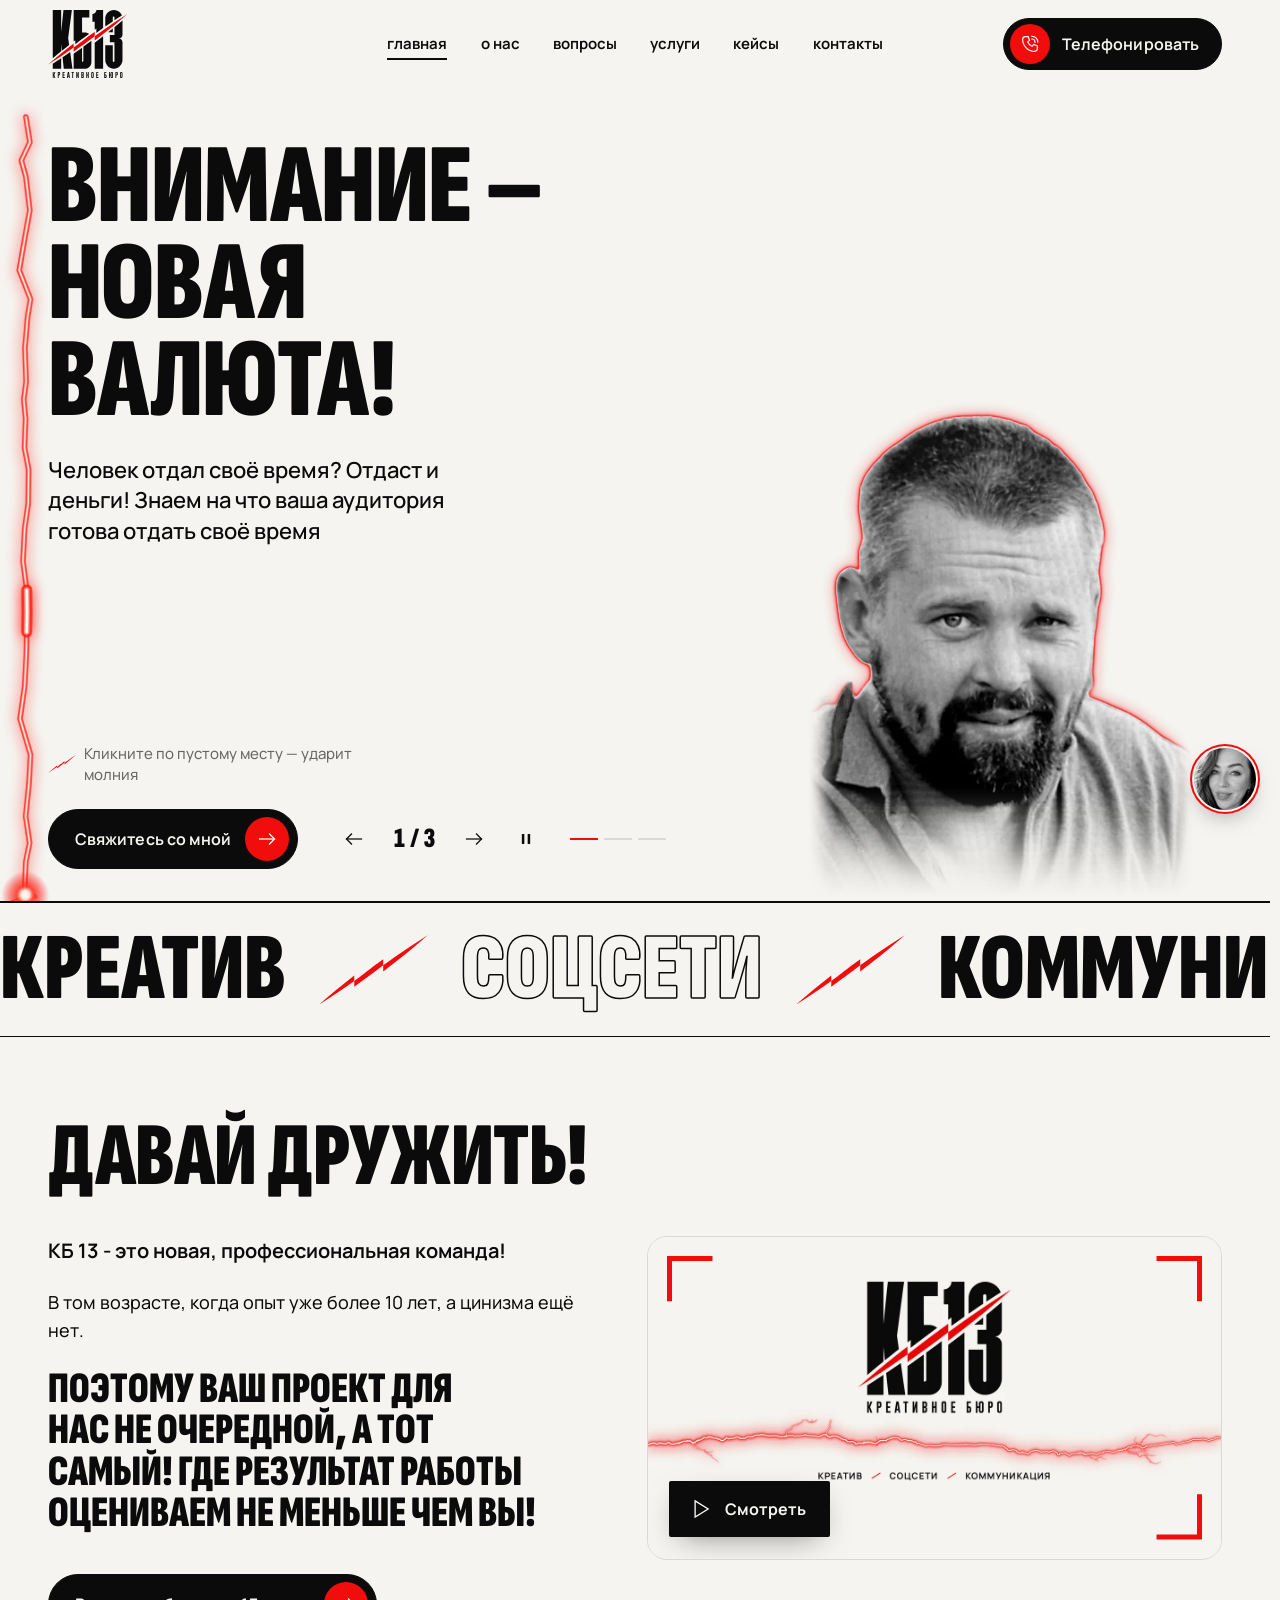
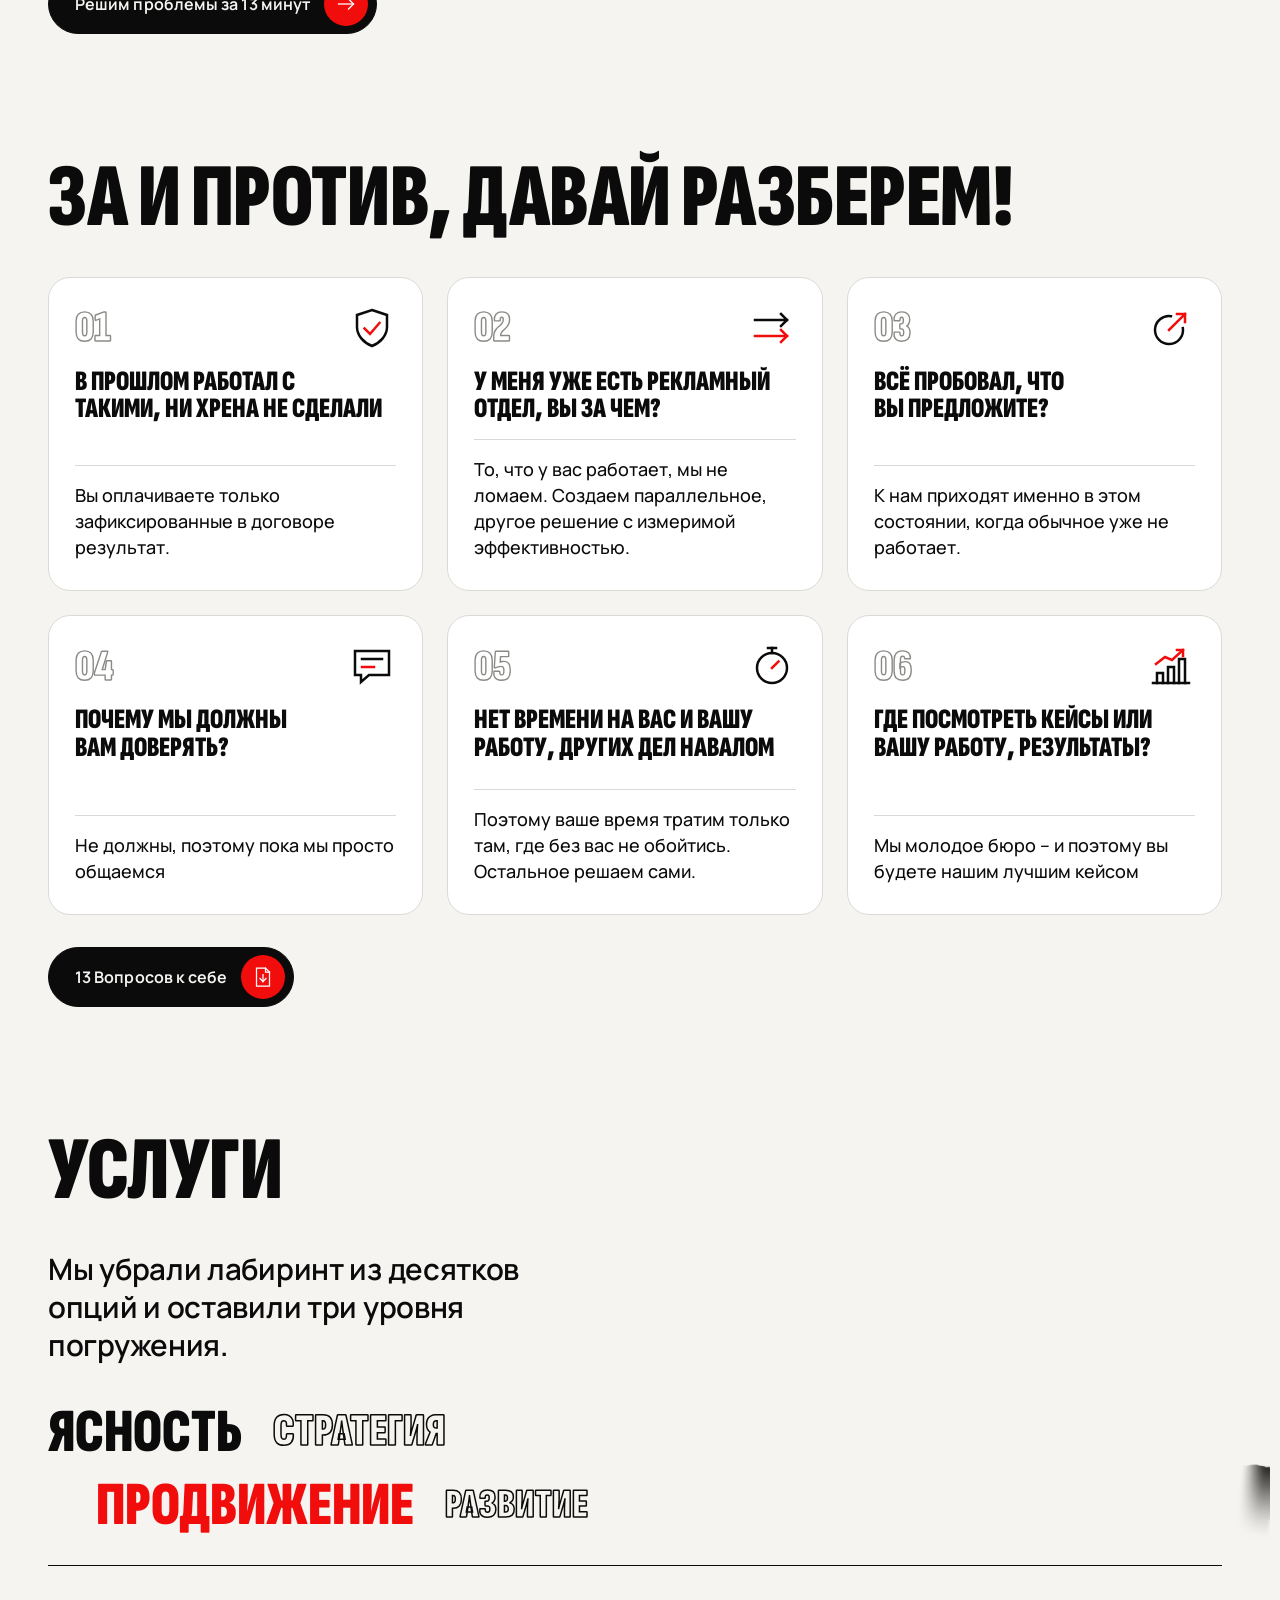
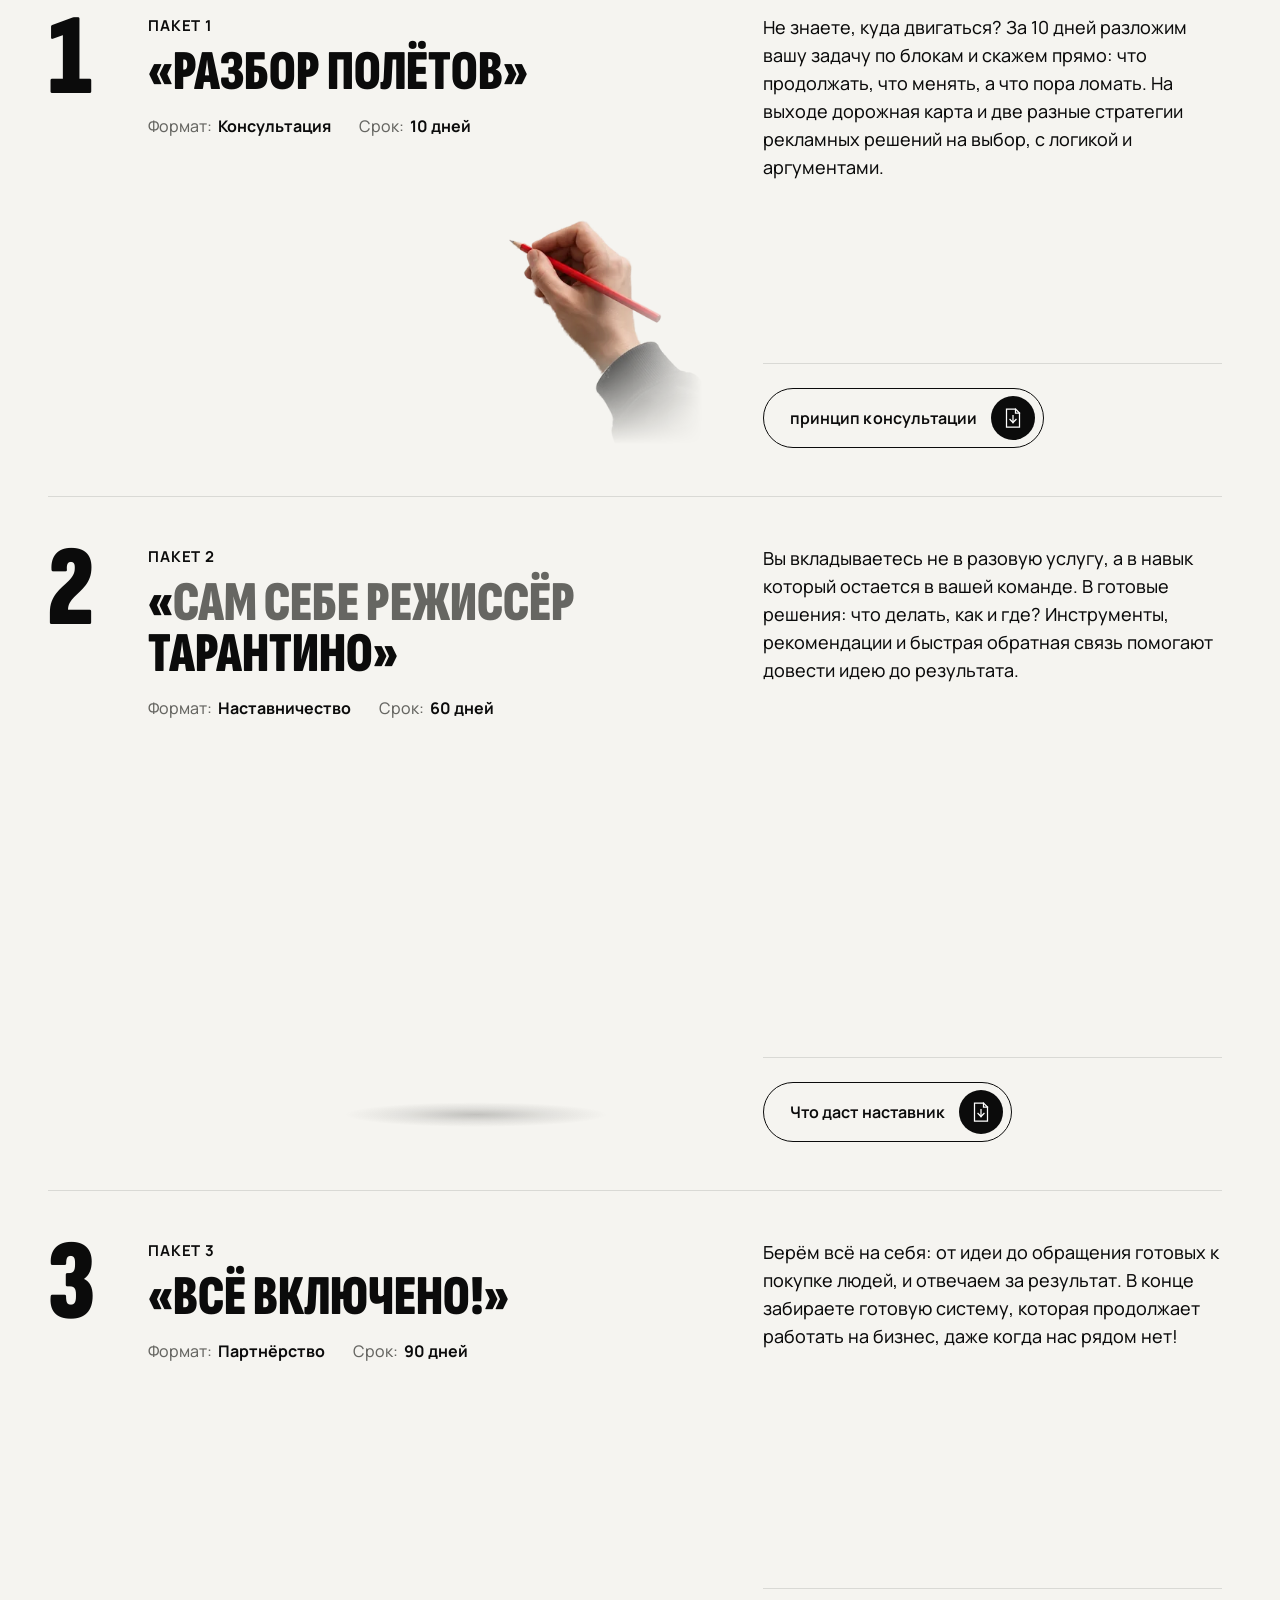
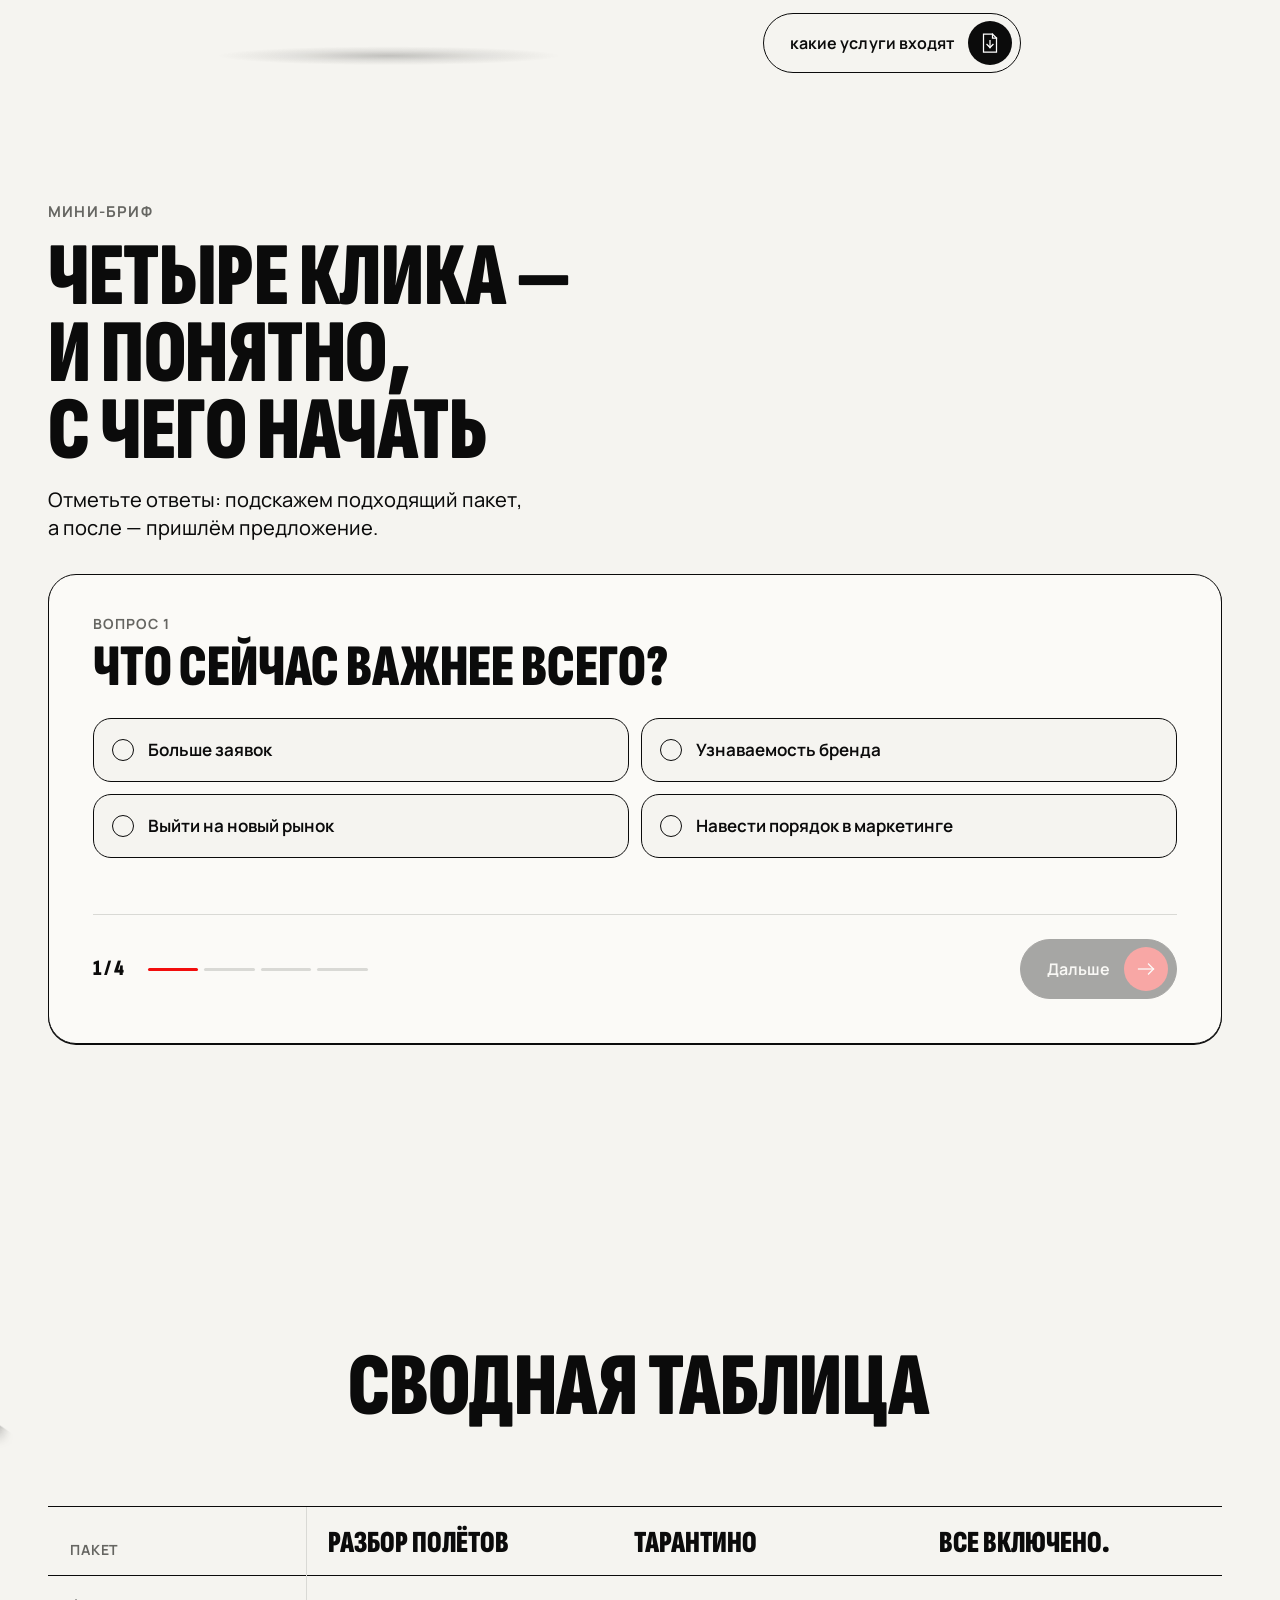
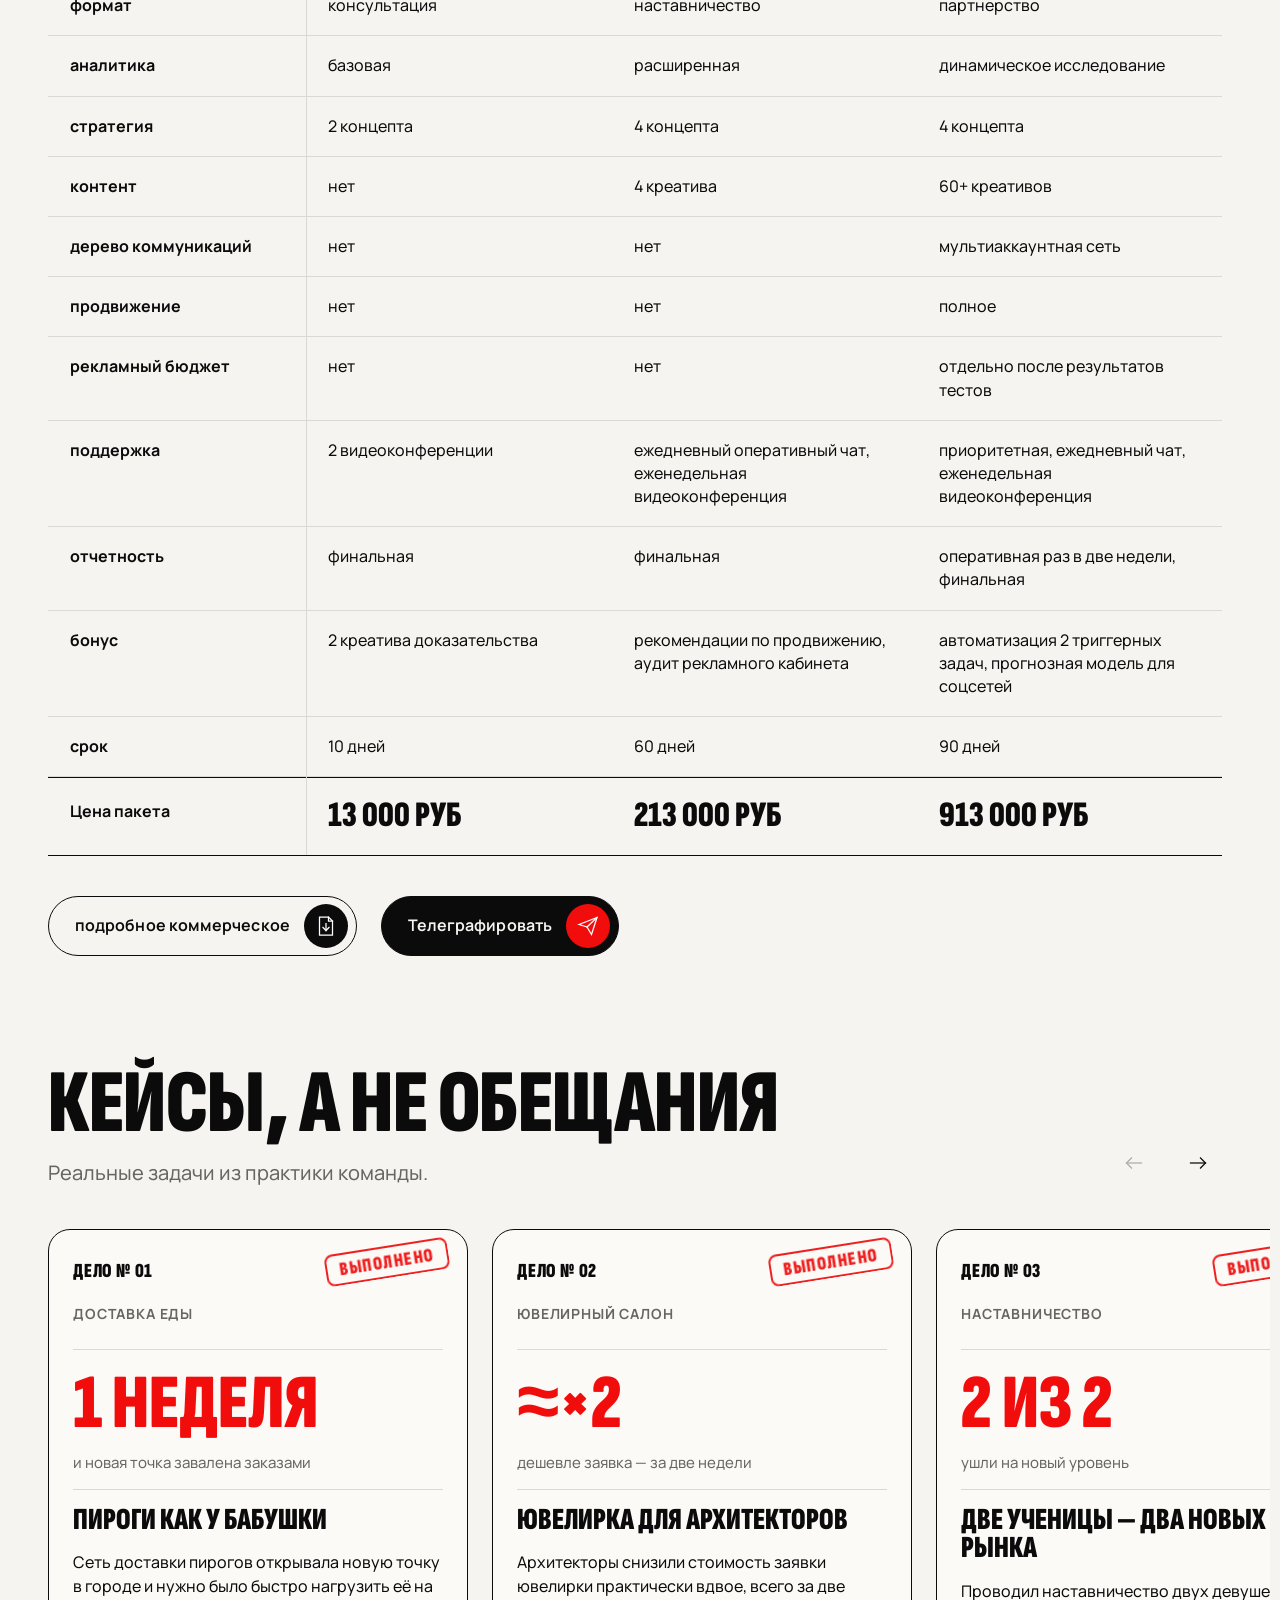
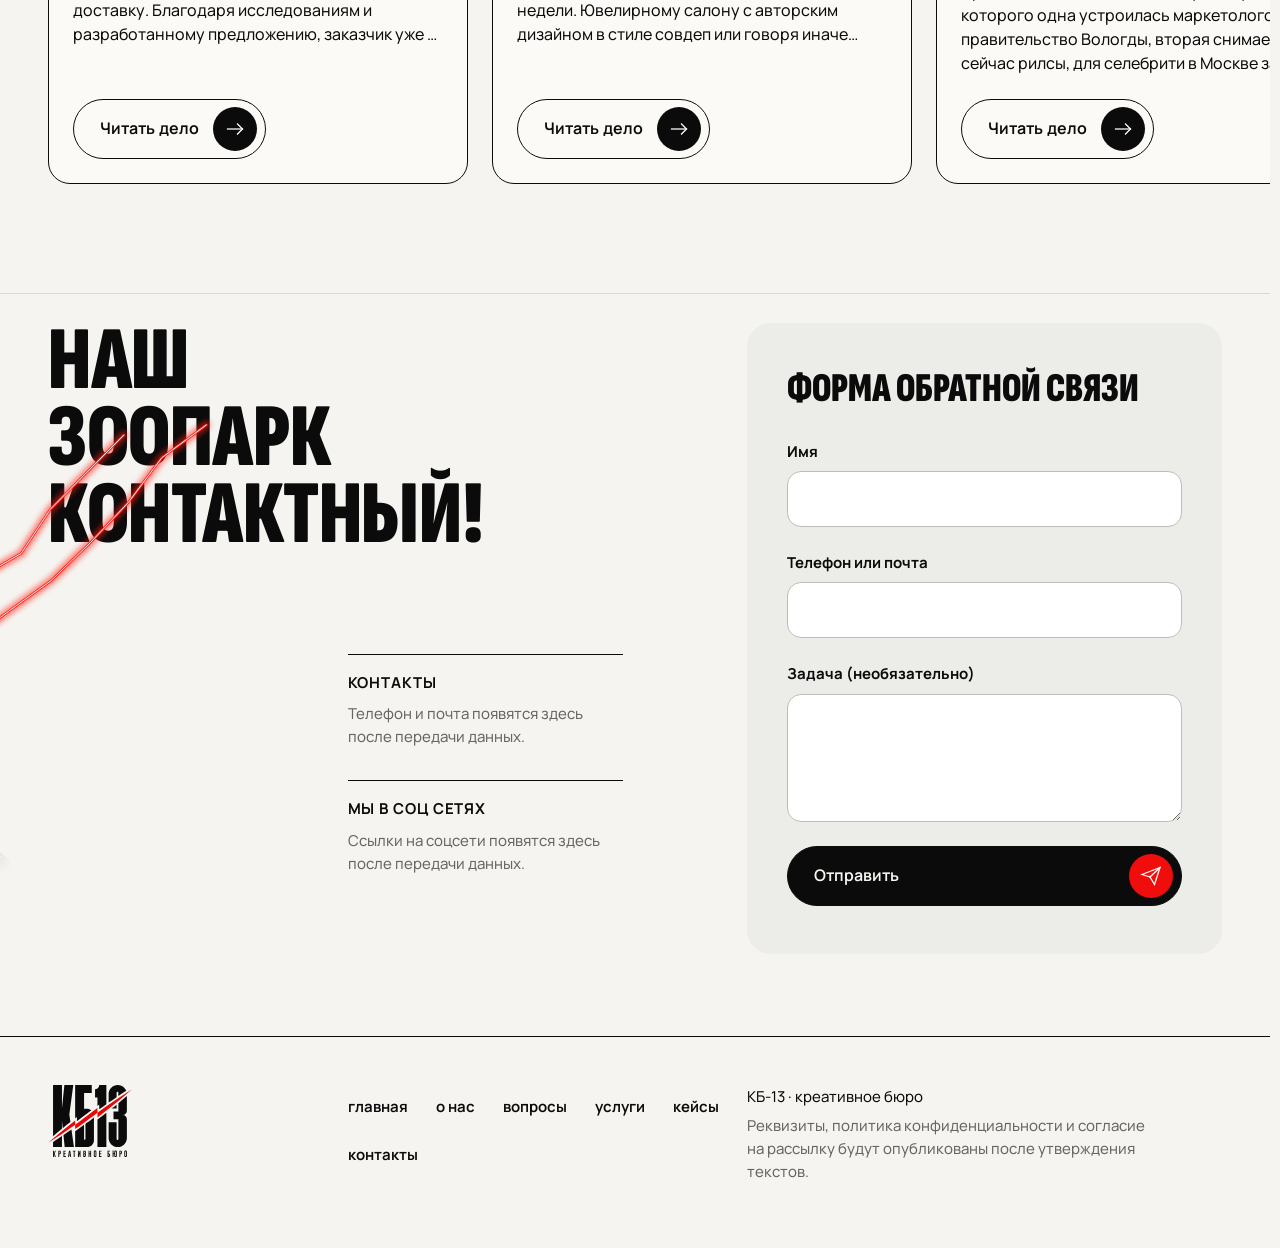
==== index.html @ bc9549ca "Баннер: заголовок больше не пропадает; «Свяжитесь со мной» и переключатель внизу на одном месте - пр" ====
<!doctype html>
<html lang="ru" class="no-js">
<head>
<meta charset="utf-8">
<meta name="viewport" content="width=device-width, initial-scale=1, viewport-fit=cover">
<title>КБ-13 — креативное бюро</title>
<meta name="description" content="Вызываем желание купить, через системный подход к маркетингу в соц.сетях.">
<meta name="theme-color" content="#F5F4F0">
<link rel="icon" href="assets/brand/icon.svg" type="image/svg+xml">
<link rel="preload" as="image" href="assets/img/13-team-1-768.webp" imagesrcset="assets/img/13-team-1-768.webp 768w, assets/img/13-team-1.webp 1024w" imagesizes="(min-width: 900px) 40vw, 86vw" fetchpriority="high">
<link rel="stylesheet" href="assets/css/fonts.css?v=mv51i6sn">
<link rel="stylesheet" href="assets/css/main.css?v=mv51i6sn">
<script>document.documentElement.className='js';</script>
<script type="application/json" id="kb-talk">["Телеграфировать","Чат с КБ-13"]</script>
<script type="application/json" id="kb-config">{"phone":null,"endpoints":{"lead":null,"contact":null,"checklist":null,"brief":null},"chat":{"provider":null}}</script>
<script src="assets/js/site.js?v=mv51i6sn" defer></script>
</head>
<body>
<svg class="sprite" aria-hidden="true" focusable="false" xmlns="http://www.w3.org/2000/svg"><defs><symbol id="kb-contract-shield" viewBox="0 0 48 48"><g fill="none" stroke-width="2.5" stroke-linecap="square" stroke-linejoin="miter" stroke="currentColor"><path d="M24 6 39 11V23C39 31.5 32.6 38.4 24 42 15.4 38.4 9 31.5 9 23V11Z"/></g><g fill="none" stroke-width="2.5" stroke-linecap="square" stroke-linejoin="miter" class="i-accent"><path d="M16.5 24.5 22 30 31.5 19"/></g></symbol><symbol id="kb-new-angle" viewBox="0 0 48 48"><g fill="none" stroke-width="2.5" stroke-linecap="square" stroke-linejoin="miter" stroke="currentColor"><path d="M35.86 24.05A14 14 0 1 1 23.95 12.14"/></g><g fill="none" stroke-width="2.5" stroke-linecap="square" stroke-linejoin="miter" class="i-accent"><path d="M22 26 38 10"/><path d="M30 10H38V18"/></g></symbol><symbol id="kb-time" viewBox="0 0 48 48"><g fill="none" stroke-width="2.5" stroke-linecap="square" stroke-linejoin="miter" stroke="currentColor"><path d="M24 41A15 15 0 1 0 24 11 15 15 0 0 0 24 41Z"/><path d="M20 6H28"/><path d="M24 6V11"/></g><g fill="none" stroke-width="2.5" stroke-linecap="square" stroke-linejoin="miter" class="i-accent"><path d="M24 26 30.5 19.5"/></g></symbol><symbol id="kb-parallel" viewBox="0 0 48 48"><g fill="none" stroke-width="2.5" stroke-linecap="square" stroke-linejoin="miter" stroke="currentColor"><path d="M7 16H39"/><path d="M33 10 39 16 33 22"/></g><g fill="none" stroke-width="2.5" stroke-linecap="square" stroke-linejoin="miter" class="i-accent"><path d="M7 32H39"/><path d="M33 26 39 32 33 38"/></g></symbol><symbol id="kb-dialogue" viewBox="0 0 48 48"><g fill="none" stroke-width="2.5" stroke-linecap="square" stroke-linejoin="miter" stroke="currentColor"><path d="M7 9H41V33H21L13 40V33H7Z"/><path d="M14 17H34"/></g><g fill="none" stroke-width="2.5" stroke-linecap="square" stroke-linejoin="miter" class="i-accent"><path d="M14 25H26"/></g></symbol><symbol id="kb-results" viewBox="0 0 48 48"><g fill="none" stroke-width="2.5" stroke-linecap="square" stroke-linejoin="miter" stroke="currentColor"><path d="M6 41H42"/><path d="M10 41V31H16V41"/><path d="M21 41V25H27V41"/><path d="M32 41V17H38V41"/></g><g fill="none" stroke-width="2.5" stroke-linecap="square" stroke-linejoin="miter" class="i-accent"><path d="M9 22 18 15 25 18 36 8"/><path d="M30 8H36V14"/></g></symbol><symbol id="kb-phone" viewBox="0 0 48 48"><g fill="none" stroke-width="2.5" stroke-linecap="square" stroke-linejoin="miter" stroke="currentColor"><path d="M15 8 20 8 23 16 19 19.5C21 24 24 27 28.5 29L32 25 40 28V34C40 37.5 37.5 40 34 40 20 40 8 28 8 14 8 10.5 10.5 8 14 8Z"/></g><g fill="none" stroke-width="2.5" stroke-linecap="square" stroke-linejoin="miter" class="i-accent"><path d="M28 7A13 13 0 0 1 41 20"/><path d="M28 13A7 7 0 0 1 35 20"/></g></symbol><symbol id="kb-send" viewBox="0 0 48 48"><g fill="none" stroke-width="2.5" stroke-linecap="square" stroke-linejoin="miter" stroke="currentColor"><path d="M6 21 42 7 31 41 22 26Z"/></g><g fill="none" stroke-width="2.5" stroke-linecap="square" stroke-linejoin="miter" class="i-accent"><path d="M22 26 42 7"/></g></symbol><symbol id="kb-download" viewBox="0 0 48 48"><g fill="none" stroke-width="2.5" stroke-linecap="square" stroke-linejoin="miter" stroke="currentColor"><path d="M11 6H29L37 14V42H11Z"/><path d="M29 6V14H37"/></g><g fill="none" stroke-width="2.5" stroke-linecap="square" stroke-linejoin="miter" class="i-accent"><path d="M24 19V33"/><path d="M18 27 24 33 30 27"/></g></symbol><symbol id="kb-back-to-top" viewBox="0 0 48 48"><g fill="none" stroke-width="2.5" stroke-linecap="square" stroke-linejoin="miter" stroke="currentColor"><path d="M24 42V13"/><path d="M13 24 24 13 35 24"/></g><g fill="none" stroke-width="2.5" stroke-linecap="square" stroke-linejoin="miter" class="i-accent"><path d="M12 6H36"/></g></symbol><symbol id="kb-menu" viewBox="0 0 48 48"><g fill="none" stroke-width="2.5" stroke-linecap="square" stroke-linejoin="miter" stroke="currentColor"><path d="M8 13H40"/><path d="M8 24H40"/><path d="M8 35H28"/></g><g fill="none" stroke-width="2.5" stroke-linecap="square" stroke-linejoin="miter" class="i-accent"><path d="M32 35H40"/></g></symbol><symbol id="kb-close" viewBox="0 0 48 48"><g fill="none" stroke-width="2.5" stroke-linecap="square" stroke-linejoin="miter" stroke="currentColor"><path d="M12 12 36 36"/></g><g fill="none" stroke-width="2.5" stroke-linecap="square" stroke-linejoin="miter" class="i-accent"><path d="M36 12 12 36"/></g></symbol><symbol id="kb-plus" viewBox="0 0 48 48"><g fill="none" stroke-width="2.5" stroke-linecap="square" stroke-linejoin="miter" stroke="currentColor"><path d="M10 24H38"/></g><g fill="none" stroke-width="2.5" stroke-linecap="square" stroke-linejoin="miter" class="i-accent"><path d="M24 10V38"/></g></symbol><symbol id="kb-arrow-left" viewBox="0 0 48 48"><g fill="none" stroke-width="2.5" stroke-linecap="square" stroke-linejoin="miter" stroke="currentColor"><path d="M9 24H39"/><path d="M19 14 9 24 19 34"/></g></symbol><symbol id="kb-arrow-right" viewBox="0 0 48 48"><g fill="none" stroke-width="2.5" stroke-linecap="square" stroke-linejoin="miter" stroke="currentColor"><path d="M9 24H39"/><path d="M29 14 39 24 29 34"/></g></symbol><symbol id="kb-play" viewBox="0 0 48 48"><g fill="none" stroke-width="2.5" stroke-linecap="square" stroke-linejoin="miter" stroke="currentColor"><path d="M15 9 39 24 15 39Z"/></g></symbol><symbol id="kb-copy" viewBox="0 0 48 48"><g fill="none" stroke-width="2.5" stroke-linecap="square" stroke-linejoin="miter" stroke="currentColor"><path d="M16 16H38V42H16Z"/><path d="M10 34V6H32V10"/></g><g fill="none" stroke-width="2.5" stroke-linecap="square" stroke-linejoin="miter" class="i-accent"><path d="M22 29H32"/></g></symbol><symbol id="kb-bolt" viewBox="0 0 2000 1278.16"><path d="m4.33,1274.32c207.41-184.91,423.28-360.34,642.88-530.8v102.37C437.27,995.16,223.97,1139.77,4.93,1275.09c-1.64,1.04-3.29,2.04-4.93,3.06,1.44-1.29,2.89-2.58,4.33-3.84Z"/><path d="m1178.58,446.53v110.99c-27.94,21.23-55.92,42.39-83.92,63.47-22.41,16.9-44.81,33.75-67.24,50.56-44.95,33.31-89.98,66.53-135.13,99.62-10.9,7.99-21.83,15.97-32.75,23.94-70.46,51.47-141.19,102.59-212.34,153.16v-102.37c70.44-54.72,141.28-108.88,212.34-162.68,10.9-8.28,21.83-16.54,32.75-24.78,26.74-20.19,53.5-40.33,80.28-60.42,30.69-22.76,61.42-45.48,92.2-68.13,37.86-27.89,75.79-55.67,113.81-83.34Z"/><path d="m2000,0c-1.44,1.29-2.86,2.55-4.31,3.84-195.28,174.28-398.23,340.16-604.77,501.31-70.42,54.96-141.26,109.37-212.34,163.35v-110.99c70.44-51.27,141.19-102.13,212.34-152.42C1588.56,265.37,1789.33,130.04,1995.09,3.04c1.62-1.02,3.26-2.04,4.91-3.04Z"/></symbol><filter id="kb-lzblur" x="-20%" y="-20%" width="140%" height="140%"><feGaussianBlur stdDeviation="9"/></filter><filter id="kb-outline" x="-20%" y="-20%" width="140%" height="140%" color-interpolation-filters="sRGB"><feComponentTransfer in="SourceAlpha" result="a"><feFuncA type="table" tableValues="0 0 1 1"/></feComponentTransfer><feMorphology in="a" operator="dilate" radius="2.5" result="d"/><feGaussianBlur in="d" stdDeviation="0.7" result="ds"/><feFlood flood-color="#F20D0D"/><feComposite in2="ds" operator="in" result="ring"/><feGaussianBlur in="ring" stdDeviation="3.5" result="g1"/><feGaussianBlur in="ring" stdDeviation="11" result="g2"/><feMerge><feMergeNode in="g2"/><feMergeNode in="g1"/><feMergeNode in="ring"/></feMerge></filter></defs></svg>
<a class="skip-link" href="#main">Перейти к содержанию</a>

<header class="site-header" data-header>
  <div class="wrap site-header__row">
    <a class="site-header__logo" href="#home" aria-label="КБ-13, креативное бюро — на главную" data-logo><svg class="logo " aria-hidden="true" focusable="false" xmlns="http://www.w3.org/2000/svg" viewBox="0 0 2000 1715.86"><path class="logo-ink" d="m120.25,1355.63c69.03-43.76,139.66-89.75,212.32-138.28v262.71H120.25v-124.43Z"/><path class="logo-ink" d="m533.8,882.15c-63.37,49.84-124.25,98.5-182.85,146.15l-18.37-177.07v192.04c-74.26,60.6-144.88,119.59-212.32,177.35V0h212.32v554.24L390.33,0h212.17l-93.56,705.55,24.85,176.59Z"/><path class="logo-ink" d="m617.89,1480.06h-220.09l-29.71-286.5c62.06-41.78,125.65-85.4,191.07-131.05l58.73,417.55Z"/><path class="logo-ink" d="m1052.58,808.36l-.19.13c-47.89,35.52-92.16,68.13-135.29,99.75-8.24,6.07-16.52,12.09-24.8,18.13v358.09c0,11.06-8.97,20.05-20.05,20.05h-12.69v-354.26c-66.88,48.75-128.62,93.21-188.06,135.44l-24.29,17.27v377.09h282.97c90.87,0,164.52-73.66,164.52-164.52v-538.81c-14.03,10.56-28.07,21.1-42.12,31.64Zm-9.7-620.62V0h-395.67v793.67l41.95-32.57v102.59c45.56-35.06,93.53-71.66,145.06-110.68,10.91-8.28,21.86-16.56,32.83-24.85,26.5-20.01,53.54-40.36,80.35-60.47l.19-.15c30.65-22.74,59.31-43.91,87.43-64.6-28.46-23.56-64.99-37.71-104.83-37.71h-70.62V187.74h183.33Z"/><path class="logo-ink" d="m1634.79,561.79h-116.77c39.91-31.67,78.8-62.86,116.77-93.64v93.64Z"/><path class="logo-ink" d="m1634.79,289.02c-61.65,41.45-124.79,84.74-189.72,130.02v-201.7C1445.07,97.3,1542.37,0,1662.41,0,1722.43,0,1776.77,24.33,1816.09,63.65c21.06,21.06,37.84,46.44,48.85,74.69-61.24,38.96-123.65,79.62-187.63,122.21v-76.45c0-11.75-9.51-21.28-21.25-21.28-5.87,0-11.19,2.39-15.04,6.24-3.85,3.85-6.24,9.16-6.24,15.04v104.91Z"/><path class="logo-ink" d="m1783.42,717.77c53.22,0,96.33,43.13,96.33,96.33v448.59c0,120.04-97.3,217.36-217.34,217.36-60.02,0-114.36-24.33-153.68-63.68-39.32-39.32-63.65-93.66-63.65-153.68v-374.07h189.72v400.02c0,11.75,9.53,21.25,21.28,21.25,5.87,0,11.19-2.37,15.04-6.22,3.83-3.85,6.22-9.16,6.22-15.04v-473.07h-116.36v-186.3h116.36v-195.76c70.6-57.72,137.94-114.04,202.43-169.34v357.29c0,53.18-43.11,96.31-96.33,96.31Z"/><path class="logo-ink" d="m1390.93,0v457c-8.05,5.66-16.11,11.36-24.22,17.08-47.89,33.86-96.2,68.39-146.17,104.46v-111.2l-41.95,30.55v-202.34h-57.2V99.75c21.28,0,41.02-6.67,57.2-18.05C1204.33,63.68,1221.13,33.8,1221.13,0h169.8Z"/><path class="logo-ink" d="m1203.97,805.16c66.49-50.49,127.93-97.69,186.96-143.59v818.49h-212.35v-655.62l25.38-19.27Z"/><g><polygon class="logo-ink" points="164.28 1565.53 141.59 1631.35 141.59 1565.53 120.25 1565.53 120.25 1713.45 141.59 1713.45 141.59 1647.71 164.28 1713.45 187.12 1713.45 158.93 1639.49 187.12 1565.53 164.28 1565.53"/><path class="logo-ink" d="m277.32,1565.62l-31.05-.08v147.91h21.33v-63.41h3.46c6.24,0,10.98-.52,14.26-1.57,13.62-4.42,20.42-14.27,20.42-29.56v-22.23c0-20.7-9.47-31.05-28.41-31.05Zm7.08,53.29c0,4.73-1.93,7.86-5.8,9.43-1.11.4-3.14.59-6.1.59h-4.9v-42.36h7.54c6.18,0,9.26,3.37,9.26,10.1v22.23Z"/><polygon class="logo-ink" points="367.89 1713.45 423.23 1713.45 423.23 1692.41 389.23 1692.41 389.23 1650.04 418.48 1650.04 418.48 1628.93 389.23 1628.93 389.23 1586.56 423.23 1586.56 423.23 1565.53 367.89 1565.53 367.89 1713.45"/><path class="logo-ink" d="m544.87,1660.98l-15-95.44h-29.26l-15.08,95.67-6.95,52.24h21.49l4.23-31.36h21.78l4.15,31.36h21.56l-6.93-52.47Zm-37.85,0l8.13-61.52,8.15,61.52h-16.28Z"/><polygon class="logo-ink" points="592.84 1586.56 612.82 1586.56 612.82 1713.45 634.16 1713.45 634.16 1586.56 654.14 1586.56 654.14 1565.53 592.84 1565.53 592.84 1586.56"/><polygon class="logo-ink" points="733.78 1651.33 733.78 1565.53 714.03 1565.53 714.03 1713.45 735.36 1713.45 754.81 1630.37 754.81 1713.45 775.32 1713.45 775.32 1565.53 753.98 1565.53 733.78 1651.33"/><path class="logo-ink" d="m902.53,1618.91v-22.23c0-20.7-9.47-31.05-28.41-31.05l-32.87-.08v147.91h31.51c.59-.06,1.05-.08,1.36-.08,18.94,0,28.41-10.33,28.41-30.98v-22.33c0-9.7-3.9-16.55-11.69-20.57,7.79-4.02,11.69-10.89,11.69-20.59Zm-21.33,63.49c0,6.68-3.1,10.03-9.28,10.03h-9.34v-42.38h6.72c2.97,0,4.99.23,6.1.69,3.87,1.51,5.8,4.63,5.8,9.34v22.33Zm0-63.49c0,4.73-1.93,7.86-5.8,9.43-1.11.4-3.14.59-6.1.59h-6.72v-42.36h9.34c6.18,0,9.28,3.37,9.28,10.1v22.23Z"/><polygon class="logo-ink" points="1006.15 1628.93 987.53 1628.93 987.53 1565.53 966.19 1565.53 966.19 1713.45 987.53 1713.45 987.53 1650.04 1006.15 1650.04 1006.15 1713.45 1027.48 1713.45 1027.48 1565.53 1006.15 1565.53 1006.15 1628.93"/><path class="logo-ink" d="m1122.5,1563.19c-20.4,0-30.6,10.37-30.6,31.07v90.47c0,20.76,10.2,31.13,30.6,31.13,20.47-.06,30.69-10.43,30.69-31.13v-90.47c0-20.7-10.22-31.07-30.69-31.07Zm9.36,121.54c0,6.68-3.12,10.03-9.36,10.03s-9.26-3.35-9.26-10.03v-90.47c0-6.7,3.06-10.03,9.18-10.03h.15c6.18.04,9.28,3.39,9.28,10.03v90.47Z"/><polygon class="logo-ink" points="1217.6 1713.45 1272.94 1713.45 1272.94 1692.41 1238.94 1692.41 1238.94 1650.04 1268.19 1650.04 1268.19 1628.93 1238.94 1628.93 1238.94 1586.56 1272.94 1586.56 1272.94 1565.53 1217.6 1565.53 1217.6 1713.45"/><path class="logo-ink" d="m1458.76,1630.52c-3.27-1.05-8.02-1.59-14.26-1.59h-3.46v-42.36h34v-21.03h-55.34v147.91l31.05-.08c18.96,0,28.43-10.35,28.43-31.05v-22.25c0-15.27-6.81-25.12-20.43-29.54Zm-.9,51.8c0,6.74-3.1,10.1-9.28,10.1h-7.54v-42.38h4.9c2.97,0,5.01.21,6.1.61,3.88,1.55,5.82,4.71,5.82,9.41v22.25Z"/><path class="logo-ink" d="m1610.4,1563.19c-20.4,0-30.61,10.37-30.61,31.07v34.67h-18.62v-65.75h-21.34v152.67h21.34v-65.82h18.62v34.69c0,20.76,10.22,31.13,30.61,31.13,20.45-.06,30.69-10.43,30.69-31.13v-90.47c0-20.7-10.24-31.07-30.69-31.07Zm9.36,121.54c0,6.68-3.12,10.03-9.36,10.03s-9.28-3.35-9.28-10.03v-90.47c0-6.7,3.08-10.03,9.2-10.03h.15c6.18.04,9.28,3.39,9.28,10.03v90.47Z"/><path class="logo-ink" d="m1732.79,1565.62l-31.05-.08v147.91h21.33v-63.41h3.46c6.24,0,10.98-.52,14.26-1.57,13.62-4.42,20.43-14.27,20.43-29.56v-22.23c0-20.7-9.47-31.05-28.43-31.05Zm7.1,53.29c0,4.73-1.93,7.86-5.82,9.43-1.09.4-3.14.59-6.1.59h-4.9v-42.36h7.54c6.18,0,9.28,3.37,9.28,10.1v22.23Z"/><path class="logo-ink" d="m1849.06,1563.19c-20.4,0-30.6,10.37-30.6,31.07v90.47c0,20.76,10.2,31.13,30.6,31.13,20.47-.06,30.69-10.43,30.69-31.13v-90.47c0-20.7-10.22-31.07-30.69-31.07Zm9.36,121.54c0,6.68-3.12,10.03-9.36,10.03s-9.26-3.35-9.26-10.03v-90.47c0-6.7,3.06-10.03,9.2-10.03h.13c6.18.04,9.28,3.39,9.28,10.03v90.47Z"/></g><g><path class="logo-bolt" d="m4.33,1377.56c207.41-184.91,423.28-360.34,642.88-530.8v102.37c-209.94,149.27-423.23,293.88-642.28,429.21C3.29,1379.38,1.64,1380.38,0,1381.41c1.44-1.29,2.89-2.58,4.33-3.84Z"/><path class="logo-bolt" d="m1178.58,549.77v110.99c-27.94,21.23-55.92,42.39-83.92,63.47-22.41,16.9-44.81,33.75-67.24,50.56-44.95,33.31-89.98,66.53-135.13,99.62-10.9,7.99-21.83,15.97-32.75,23.94-70.46,51.47-141.19,102.59-212.34,153.16v-102.37c70.44-54.72,141.28-108.88,212.34-162.68,10.9-8.28,21.83-16.54,32.75-24.78,26.74-20.19,53.5-40.33,80.28-60.42,30.69-22.76,61.42-45.48,92.2-68.13,37.86-27.89,75.79-55.67,113.81-83.34Z"/><path class="logo-bolt" d="m2000,103.25c-1.44,1.29-2.86,2.55-4.31,3.84-195.28,174.28-398.23,340.16-604.77,501.31-70.42,54.96-141.26,109.37-212.34,163.35v-110.99c70.44-51.27,141.19-102.13,212.34-152.42,197.64-139.72,398.41-275.05,604.17-402.05,1.62-1.02,3.26-2.04,4.91-3.04Z"/></g></svg></a>
    <nav class="nav" aria-label="Основная навигация">
      <ul class="nav__list">
        <li><a class="nav__link" href="#home">главная</a></li>
        <li><a class="nav__link" href="#about">о нас</a></li>
        <li><a class="nav__link" href="#questions">вопросы</a></li>
        <li><a class="nav__link" href="#services">услуги</a></li>
        <li><a class="nav__link" href="#cases">кейсы</a></li>
        <li><a class="nav__link" href="#contact">контакты</a></li>
      </ul>
    </nav>
    <div class="site-header__actions">
      <button class="btn btn--primary header__call" type="button" aria-haspopup="dialog" aria-controls="phone-panel" aria-expanded="false" aria-label="Телефонировать" data-phone-toggle data-phone-hover><svg class="icon icon--phone btn__icon btn__icon--lead" viewBox="0 0 48 48" aria-hidden="true" focusable="false"><g fill="none" stroke-width="2.5" stroke-linecap="square" stroke-linejoin="miter" stroke="currentColor"><path d="M15 8 20 8 23 16 19 19.5C21 24 24 27 28.5 29L32 25 40 28V34C40 37.5 37.5 40 34 40 20 40 8 28 8 14 8 10.5 10.5 8 14 8Z"/></g><g fill="none" stroke-width="2.5" stroke-linecap="square" stroke-linejoin="miter" class="i-accent"><path d="M28 7A13 13 0 0 1 41 20" pathLength="1"/><path d="M28 13A7 7 0 0 1 35 20" pathLength="1"/></g></svg><span class="btn__label header__call-label" aria-hidden="true">Телефонировать</span><span class="btn__arc" aria-hidden="true"></span></button>
      <button class="icon-btn menu-btn" type="button" aria-expanded="false" aria-controls="mobile-menu" aria-label="Открыть меню" data-menu-toggle><svg class="icon " viewBox="0 0 48 48" aria-hidden="true" focusable="false"><use href="#kb-menu"/></svg></button>
    </div>
  </div>
  <div class="phone-panel" id="phone-panel" role="dialog" aria-labelledby="phone-panel-title" hidden>
    <p class="phone-panel__title" id="phone-panel-title">Телефонировать</p>
    <p class="phone-panel__text">Номер телефона ещё не задан. Пока можно оставить контакт в форме — мы перезвоним.</p>
    <a class="btn btn--primary btn--small" href="#contact" data-to-form><span class="btn__label">Перейти к форме</span><span class="btn__arc" aria-hidden="true"></span></a>
    <button class="icon-btn phone-panel__close" type="button" aria-label="Закрыть" data-phone-close><svg class="icon " viewBox="0 0 48 48" aria-hidden="true" focusable="false"><use href="#kb-close"/></svg></button>
  </div>
  <div class="mobile-menu" id="mobile-menu" hidden>
    <nav aria-label="Меню">
      <ul class="mobile-menu__list">
        <li><a class="mobile-menu__link" href="#home">главная</a></li>
        <li><a class="mobile-menu__link" href="#about">о нас</a></li>
        <li><a class="mobile-menu__link" href="#questions">вопросы</a></li>
        <li><a class="mobile-menu__link" href="#services">услуги</a></li>
        <li><a class="mobile-menu__link" href="#cases">кейсы</a></li>
        <li><a class="mobile-menu__link" href="#contact">контакты</a></li>
      </ul>
    </nav>
  </div>
</header>

<main id="main">

<section class="hero" id="home" aria-labelledby="hero-title">
  <div class="wrap hero__grid">
    <div class="hero__copy">
      <div class="hero__slides" data-slider aria-roledescription="карусель" aria-label="Главные смыслы">
        <div class="hero__slide is-active" id="hero-slide-1" role="group" aria-roledescription="слайд" aria-label="1 из 3" data-slide="0">
          <h1 class="display hero__title" id="hero-title" tabindex="-1"><span class="roll">Внимание&nbsp;– новая валюта!</span></h1>
          <p class="hero__lead">Человек отдал своё время? Отдаст и деньги! Знаем на что ваша аудитория готова отдать своё время</p>
        </div>
        <div class="hero__slide" id="hero-slide-2" role="group" aria-roledescription="слайд" aria-label="2 из 3" data-slide="1">
          <h2 class="display hero__title" tabindex="-1"><span class="roll">Эмоции&nbsp;- людям.<br> Результат&nbsp;- бизнесу</span></h2>
          <p class="hero__lead">Вызываем желание купить, через системный подход к маркетингу в соц.сетях.</p>
        </div>
        <div class="hero__slide" id="hero-slide-3" role="group" aria-roledescription="слайд" aria-label="3 из 3" data-slide="2">
          <h2 class="display hero__title" tabindex="-1"><span class="roll">Креатив по расчету</span></h2>
          <p class="hero__lead">С помощью оригинальных рекламных решений превращаем «хочу» в «беру»</p>
        </div>
      </div>
      <div class="hero__foot">
        <p class="hero__hint" data-hint><svg class="icon" viewBox="0 0 2000 1278.16" aria-hidden="true" focusable="false"><use href="#kb-bolt"/></svg><span class="hint--mouse">Кликните по пустому месту — ударит молния</span><span class="hint--touch">Коснитесь пустого места — ударит молния</span></p>
        <div class="hero__actions">
          <a class="btn btn--primary" href="#contact" data-to-form><span class="btn__label">Свяжитесь со мной</span><svg class="icon icon--arrow-right btn__icon" viewBox="0 0 48 48" aria-hidden="true" focusable="false"><g fill="none" stroke-width="2.5" stroke-linecap="square" stroke-linejoin="miter" stroke="currentColor"><path d="M9 24H39"/><path d="M29 14 39 24 29 34"/></g></svg><span class="btn__arc" aria-hidden="true"></span></a>
          <div class="slider-ctrl" data-slider-ctrl>
            <button class="icon-btn slider-ctrl__btn" type="button" aria-controls="hero-slide-1 hero-slide-2 hero-slide-3" aria-label="Предыдущий смысл" data-prev><svg class="icon " viewBox="0 0 48 48" aria-hidden="true" focusable="false"><use href="#kb-arrow-left"/></svg></button>
            <p class="slider-ctrl__count" aria-live="polite"><span class="sr-only">Смысл </span><span data-current>1</span><span aria-hidden="true"> / </span><span class="sr-only"> из </span><span>3</span></p>
            <button class="icon-btn slider-ctrl__btn" type="button" aria-controls="hero-slide-1 hero-slide-2 hero-slide-3" aria-label="Следующий смысл" data-next><svg class="icon " viewBox="0 0 48 48" aria-hidden="true" focusable="false"><use href="#kb-arrow-right"/></svg></button>
            <button class="icon-btn slider-ctrl__btn slider-ctrl__auto" type="button" aria-pressed="true" aria-label="Остановить автопрокрутку" data-autoplay><svg class="icon" viewBox="0 0 48 48" aria-hidden="true" focusable="false"><g class="i-pause" fill="currentColor"><rect x="14" y="12" width="6" height="24" rx="1"/><rect x="28" y="12" width="6" height="24" rx="1"/></g><path class="i-play" d="M17 12 36 24 17 36Z" fill="currentColor"/></svg></button>
            <span class="slider-ctrl__ticks" aria-hidden="true"><i class="is-on"></i><i></i><i></i></span>
          </div>
        </div>
      </div>
    </div>
    <div class="hero__visual">
      <div class="hero__person" data-hero-person><div class="who " data-who="hero" data-eyes="412,500,612,500" style="aspect-ratio:1024 / 1104"><img class="who__glow who__glow--baked" src="assets/img/13-team-1-glow.webp" width="1024" height="1104" alt="" aria-hidden="true" decoding="async"><img class="who__img " src="assets/img/13-team-1-768.webp" srcset="assets/img/13-team-1-768.webp 768w, assets/img/13-team-1.webp 1024w" sizes="(min-width: 900px) 40vw, 86vw" width="1024" height="1104" alt="Участник команды КБ-13." fetchpriority="high" decoding="async"><svg class="who__beams" viewBox="0 0 1024 1104" aria-hidden="true" focusable="false"><g class="beam"><polyline class="beam__glow" pathLength="1"/><polyline class="beam__body" pathLength="1"/><polyline class="beam__core" pathLength="1"/></g><g class="beam"><polyline class="beam__glow" pathLength="1"/><polyline class="beam__body" pathLength="1"/><polyline class="beam__core" pathLength="1"/></g></svg></div></div>
    </div>
  </div>
</section>

<div class="mq" data-mq aria-label="Направления: Креатив, Соцсети, Коммуникация" role="img">
  <div class="mq__track" data-mq-track aria-hidden="true"><span class="mq__item"><span>Креатив</span><svg class="mq__bolt" viewBox="0 0 2000 1278.16" focusable="false"><use href="#kb-bolt"/></svg></span><span class="mq__item mq__item--outline"><span>Соцсети</span><svg class="mq__bolt" viewBox="0 0 2000 1278.16" focusable="false"><use href="#kb-bolt"/></svg></span><span class="mq__item"><span>Коммуникация</span><svg class="mq__bolt" viewBox="0 0 2000 1278.16" focusable="false"><use href="#kb-bolt"/></svg></span><span class="mq__item mq__item--outline"><span>Креатив</span><svg class="mq__bolt" viewBox="0 0 2000 1278.16" focusable="false"><use href="#kb-bolt"/></svg></span><span class="mq__item"><span>Соцсети</span><svg class="mq__bolt" viewBox="0 0 2000 1278.16" focusable="false"><use href="#kb-bolt"/></svg></span><span class="mq__item mq__item--outline"><span>Коммуникация</span><svg class="mq__bolt" viewBox="0 0 2000 1278.16" focusable="false"><use href="#kb-bolt"/></svg></span><span class="mq__item"><span>Креатив</span><svg class="mq__bolt" viewBox="0 0 2000 1278.16" focusable="false"><use href="#kb-bolt"/></svg></span><span class="mq__item mq__item--outline"><span>Соцсети</span><svg class="mq__bolt" viewBox="0 0 2000 1278.16" focusable="false"><use href="#kb-bolt"/></svg></span><span class="mq__item"><span>Коммуникация</span><svg class="mq__bolt" viewBox="0 0 2000 1278.16" focusable="false"><use href="#kb-bolt"/></svg></span><span class="mq__item mq__item--outline"><span>Креатив</span><svg class="mq__bolt" viewBox="0 0 2000 1278.16" focusable="false"><use href="#kb-bolt"/></svg></span><span class="mq__item"><span>Соцсети</span><svg class="mq__bolt" viewBox="0 0 2000 1278.16" focusable="false"><use href="#kb-bolt"/></svg></span><span class="mq__item mq__item--outline"><span>Коммуникация</span><svg class="mq__bolt" viewBox="0 0 2000 1278.16" focusable="false"><use href="#kb-bolt"/></svg></span><span class="mq__item"><span>Креатив</span><svg class="mq__bolt" viewBox="0 0 2000 1278.16" focusable="false"><use href="#kb-bolt"/></svg></span><span class="mq__item mq__item--outline"><span>Соцсети</span><svg class="mq__bolt" viewBox="0 0 2000 1278.16" focusable="false"><use href="#kb-bolt"/></svg></span><span class="mq__item"><span>Коммуникация</span><svg class="mq__bolt" viewBox="0 0 2000 1278.16" focusable="false"><use href="#kb-bolt"/></svg></span><span class="mq__item mq__item--outline"><span>Креатив</span><svg class="mq__bolt" viewBox="0 0 2000 1278.16" focusable="false"><use href="#kb-bolt"/></svg></span><span class="mq__item"><span>Соцсети</span><svg class="mq__bolt" viewBox="0 0 2000 1278.16" focusable="false"><use href="#kb-bolt"/></svg></span><span class="mq__item mq__item--outline"><span>Коммуникация</span><svg class="mq__bolt" viewBox="0 0 2000 1278.16" focusable="false"><use href="#kb-bolt"/></svg></span></div>
</div>

<section class="about section" id="about" aria-labelledby="about-title">
  <div class="wrap">
    <h2 class="display section__title about__title" id="about-title" tabindex="-1">Давай дружить!</h2>
    <div class="about__grid">
      <div class="about__text">
        <p class="about__lead">КБ 13 - это новая, профессиональная команда!</p>
        <p class="about__p">В том возрасте, когда опыт уже более 10 лет, а цинизма ещё нет.</p>
        <p class="about__punch">Поэтому ваш проект для нас не очередной, а тот самый! Где результат работы оцениваем не меньше чем ВЫ!</p>
        <div class="about__cta"><button class="btn btn--primary" type="button" aria-haspopup="dialog" data-open="lead-dialog"><span class="btn__label">Решим проблемы за 13 минут</span><svg class="icon icon--arrow-right btn__icon" viewBox="0 0 48 48" aria-hidden="true" focusable="false"><g fill="none" stroke-width="2.5" stroke-linecap="square" stroke-linejoin="miter" stroke="currentColor"><path d="M9 24H39"/><path d="M29 14 39 24 29 34"/></g></svg><span class="btn__arc" aria-hidden="true"></span></button></div>
      </div>
      <div class="about__media">
        <div class="video" data-video>
          <video class="video__el" controls preload="none" playsinline poster="assets/video/kb13-vizitka-poster.webp" aria-label="Видео-визитка КБ-13" title="Видео-визитка КБ-13" width="1920" height="1080">
            <source src="assets/video/kb13-vizitka.mp4" type="video/mp4">
          </video>
          <button class="video__play" type="button" data-video-play aria-label="Смотреть: Видео-визитка КБ-13"><svg class="icon " viewBox="0 0 48 48" aria-hidden="true" focusable="false"><use href="#kb-play"/></svg><span>Смотреть</span></button>
          <svg class="video__focus" viewBox="0 0 160 90" preserveAspectRatio="none" aria-hidden="true" focusable="false"><path d="M6 18V6H18M142 6H154V18M154 72V84H142"/></svg>
        </div>
      </div>
    </div>
  </div>
</section>

<div class="discharge" aria-hidden="true" data-cross></div>

<section class="questions section" id="questions" aria-labelledby="questions-title">
  <div class="wrap">
    <h2 class="display section__title" id="questions-title" tabindex="-1">За и против, давай разберем!</h2>
    <ul class="pros" data-pros>
      <li class="pro" data-pro style="--i:0">
        <div class="pro__top"><span class="pro__num" aria-hidden="true">01</span><svg class="icon icon--contract-shield pro__icon" viewBox="0 0 48 48" aria-hidden="true" focusable="false"><g fill="none" stroke-width="2.5" stroke-linecap="square" stroke-linejoin="miter" stroke="currentColor"><path d="M24 6 39 11V23C39 31.5 32.6 38.4 24 42 15.4 38.4 9 31.5 9 23V11Z"/></g><g fill="none" stroke-width="2.5" stroke-linecap="square" stroke-linejoin="miter" class="i-accent"><path d="M16.5 24.5 22 30 31.5 19" pathLength="1"/></g></svg></div>
        <h3 class="pro__q">В прошлом работал с такими, ни хрена не сделали</h3>
        <p class="pro__a">Вы оплачиваете только зафиксированные в договоре результат.</p>
        <span class="pro__charge" aria-hidden="true"></span><span class="btn__arc pro__arc" aria-hidden="true"></span>
      </li>
      <li class="pro" data-pro style="--i:1">
        <div class="pro__top"><span class="pro__num" aria-hidden="true">02</span><svg class="icon icon--parallel pro__icon" viewBox="0 0 48 48" aria-hidden="true" focusable="false"><g fill="none" stroke-width="2.5" stroke-linecap="square" stroke-linejoin="miter" stroke="currentColor"><path d="M7 16H39"/><path d="M33 10 39 16 33 22"/></g><g fill="none" stroke-width="2.5" stroke-linecap="square" stroke-linejoin="miter" class="i-accent"><path d="M7 32H39" pathLength="1"/><path d="M33 26 39 32 33 38" pathLength="1"/></g></svg></div>
        <h3 class="pro__q">У меня уже есть рекламный отдел, вы за чем?</h3>
        <p class="pro__a">То, что у вас работает, мы не ломаем. Создаем параллельное, другое решение с измеримой эффективностью.</p>
        <span class="pro__charge" aria-hidden="true"></span><span class="btn__arc pro__arc" aria-hidden="true"></span>
      </li>
      <li class="pro" data-pro style="--i:2">
        <div class="pro__top"><span class="pro__num" aria-hidden="true">03</span><svg class="icon icon--new-angle pro__icon" viewBox="0 0 48 48" aria-hidden="true" focusable="false"><g fill="none" stroke-width="2.5" stroke-linecap="square" stroke-linejoin="miter" stroke="currentColor"><path d="M35.86 24.05A14 14 0 1 1 23.95 12.14"/></g><g fill="none" stroke-width="2.5" stroke-linecap="square" stroke-linejoin="miter" class="i-accent"><path d="M22 26 38 10" pathLength="1"/><path d="M30 10H38V18" pathLength="1"/></g></svg></div>
        <h3 class="pro__q">Всё пробовал, что вы предложите?</h3>
        <p class="pro__a">К нам приходят именно в этом состоянии, когда обычное уже не работает.</p>
        <span class="pro__charge" aria-hidden="true"></span><span class="btn__arc pro__arc" aria-hidden="true"></span>
      </li>
      <li class="pro" data-pro style="--i:3">
        <div class="pro__top"><span class="pro__num" aria-hidden="true">04</span><svg class="icon icon--dialogue pro__icon" viewBox="0 0 48 48" aria-hidden="true" focusable="false"><g fill="none" stroke-width="2.5" stroke-linecap="square" stroke-linejoin="miter" stroke="currentColor"><path d="M7 9H41V33H21L13 40V33H7Z"/><path d="M14 17H34"/></g><g fill="none" stroke-width="2.5" stroke-linecap="square" stroke-linejoin="miter" class="i-accent"><path d="M14 25H26" pathLength="1"/></g></svg></div>
        <h3 class="pro__q">Почему мы должны вам доверять?</h3>
        <p class="pro__a">Не должны, поэтому пока мы просто общаемся</p>
        <span class="pro__charge" aria-hidden="true"></span><span class="btn__arc pro__arc" aria-hidden="true"></span>
      </li>
      <li class="pro" data-pro style="--i:4">
        <div class="pro__top"><span class="pro__num" aria-hidden="true">05</span><svg class="icon icon--time pro__icon" viewBox="0 0 48 48" aria-hidden="true" focusable="false"><g fill="none" stroke-width="2.5" stroke-linecap="square" stroke-linejoin="miter" stroke="currentColor"><path d="M24 41A15 15 0 1 0 24 11 15 15 0 0 0 24 41Z"/><path d="M20 6H28"/><path d="M24 6V11"/></g><g fill="none" stroke-width="2.5" stroke-linecap="square" stroke-linejoin="miter" class="i-accent"><path d="M24 26 30.5 19.5" pathLength="1"/></g></svg></div>
        <h3 class="pro__q">Нет времени на вас и вашу работу, других дел навалом</h3>
        <p class="pro__a">Поэтому ваше время тратим только там, где без вас не обойтись. Остальное решаем сами.</p>
        <span class="pro__charge" aria-hidden="true"></span><span class="btn__arc pro__arc" aria-hidden="true"></span>
      </li>
      <li class="pro" data-pro style="--i:5">
        <div class="pro__top"><span class="pro__num" aria-hidden="true">06</span><svg class="icon icon--results pro__icon" viewBox="0 0 48 48" aria-hidden="true" focusable="false"><g fill="none" stroke-width="2.5" stroke-linecap="square" stroke-linejoin="miter" stroke="currentColor"><path d="M6 41H42"/><path d="M10 41V31H16V41"/><path d="M21 41V25H27V41"/><path d="M32 41V17H38V41"/></g><g fill="none" stroke-width="2.5" stroke-linecap="square" stroke-linejoin="miter" class="i-accent"><path d="M9 22 18 15 25 18 36 8" pathLength="1"/><path d="M30 8H36V14" pathLength="1"/></g></svg></div>
        <h3 class="pro__q">Где посмотреть кейсы или вашу работу, результаты?</h3>
        <p class="pro__a">Мы молодое бюро – и поэтому вы будете нашим лучшим кейсом</p>
        <span class="pro__charge" aria-hidden="true"></span><span class="btn__arc pro__arc" aria-hidden="true"></span>
      </li>
    </ul>
    <div class="pros__nav" aria-hidden="true"><span data-pros-current>1</span>&nbsp;/&nbsp;6</div>
    <div class="questions__cta"><button class="btn btn--primary" type="button" aria-haspopup="dialog" data-open="checklist-dialog"><span class="btn__label">13 Вопросов к себе</span><svg class="icon icon--download btn__icon" viewBox="0 0 48 48" aria-hidden="true" focusable="false"><g fill="none" stroke-width="2.5" stroke-linecap="square" stroke-linejoin="miter" stroke="currentColor"><path d="M11 6H29L37 14V42H11Z"/><path d="M29 6V14H37"/></g><g fill="none" stroke-width="2.5" stroke-linecap="square" stroke-linejoin="miter" class="i-accent"><path d="M24 19V33" pathLength="1"/><path d="M18 27 24 33 30 27" pathLength="1"/></g></svg><span class="btn__arc" aria-hidden="true"></span></button></div>
  </div>
</section>

<div class="discharge" aria-hidden="true" data-cross></div>

<section class="services section" id="services" aria-labelledby="services-title">
  <div class="wrap">
    <div class="services__intro">
      <div class="services__intro-text">
        <h2 class="display section__title services__title" id="services-title" tabindex="-1">услуги</h2>
        <p class="services__lead">Мы убрали лабиринт из десятков опций и оставили три уровня погружения.</p>
        <ul class="drift" data-drift aria-label="Ясность, Стратегия, Продвижение, Развитие">
          <li class="drift__w drift__w--0" style="--i:0"><span>Ясность</span></li><li class="drift__w drift__w--1" style="--i:1"><span>Стратегия</span></li><li class="drift__w drift__w--2" style="--i:2"><span>Продвижение</span></li><li class="drift__w drift__w--3" style="--i:3"><span>Развитие</span></li>
        </ul>
      </div>
      <div class="services__presenter"><div class="who " data-who="services" data-eyes="413,483,611,517" data-slide-from="right" style="aspect-ratio:1024 / 1104"><img class="who__glow who__glow--baked" src="assets/img/13-team-3-glow.webp" width="1024" height="1104" alt="" aria-hidden="true" loading="lazy" decoding="async"><img class="who__img services__person" src="assets/img/13-team-3-768.webp" srcset="assets/img/13-team-3-768.webp 768w, assets/img/13-team-3.webp 1024w" sizes="(min-width: 1024px) 28vw, 60vw" width="1024" height="1104" alt="Участница команды КБ-13." loading="lazy" decoding="async"><svg class="doodle doodle--present " viewBox="0 0 1024 1104" aria-hidden="true" focusable="false" data-doodle><path d="M206 216C210.08 245.92 210.08 245.92 240 250C210.08 254.08 210.08 254.08 206 284C201.92 254.08 201.92 254.08 172 250C201.92 245.92 201.92 245.92 206 216Z" pathLength="1" style="--i:0" class="dd-red" stroke-width="2"/><path d="M292 94C294.16 109.84 294.16 109.84 310 112C294.16 114.16 294.16 114.16 292 130C289.84 114.16 289.84 114.16 274 112C289.84 109.84 289.84 109.84 292 94Z" pathLength="1" style="--i:1" class="dd-ink" stroke-width="1.8"/><path d="M870 134C871.92 148.08 871.92 148.08 886 150C871.92 151.92 871.92 151.92 870 166C868.08 151.92 868.08 151.92 854 150C868.08 148.08 868.08 148.08 870 134Z" pathLength="1" style="--i:2" class="dd-red" stroke-width="1.6"/></svg><svg class="who__beams" viewBox="0 0 1024 1104" aria-hidden="true" focusable="false"><g class="beam"><polyline class="beam__glow" pathLength="1"/><polyline class="beam__body" pathLength="1"/><polyline class="beam__core" pathLength="1"/></g><g class="beam"><polyline class="beam__glow" pathLength="1"/><polyline class="beam__body" pathLength="1"/><polyline class="beam__core" pathLength="1"/></g></svg></div></div>
    </div>
    <div class="packages-wrap">
    <ol class="packages" data-packages>
      <li class="pkg" id="pkg-consultation" data-pkg>
        <div class="pkg__num" aria-hidden="true"><span data-tap="pkg-consultation">1</span></div>
        <div class="pkg__head">
          <h3 class="pkg__title"><span class="pkg__kicker">Пакет 1</span> <span class="pkg__name">«Разбор полётов»</span></h3>
          <dl class="pkg__meta">
            <div><dt>Формат:</dt> <dd>Консультация</dd></div>
            <div><dt>Срок:</dt> <dd>10 дней</dd></div>
          </dl>
        </div>
        <figure class="pkg__photo pkg__photo--consultation"><div class="pkg__frame">
          
          <img class="" src="assets/img/02-strategy-desk-768.webp" srcset="assets/img/02-strategy-desk-768.webp 768w, assets/img/02-strategy-desk.webp 1536w" sizes="(min-width: 1024px) 30vw, 92vw" width="1536" height="1024" alt="Рука с красным карандашом над пустым листом." loading="lazy" decoding="async" style="object-position:55% 55%">
          <div class="bolt-field pkg__bolt" data-bolt="pencil" aria-hidden="true"></div>
          
        </div></figure>
        <div class="pkg__body">
          <p class="pkg__text">Не знаете, куда двигаться? За 10 дней разложим вашу задачу по блокам и скажем прямо: что продолжать, что менять, а что пора ломать. На выходе дорожная карта и две разные стратегии рекламных решений на выбор, с логикой и аргументами.</p>
          <div class="pkg__foot">
            <div class="pkg__action"><button class="btn btn--ghost" type="button" data-missing-file aria-describedby="dl-consultation-status"><span class="btn__label">принцип консультации</span><svg class="icon icon--download btn__icon" viewBox="0 0 48 48" aria-hidden="true" focusable="false"><g fill="none" stroke-width="2.5" stroke-linecap="square" stroke-linejoin="miter" stroke="currentColor"><path d="M11 6H29L37 14V42H11Z"/><path d="M29 6V14H37"/></g><g fill="none" stroke-width="2.5" stroke-linecap="square" stroke-linejoin="miter" class="i-accent"><path d="M24 19V33" pathLength="1"/><path d="M18 27 24 33 30 27" pathLength="1"/></g></svg><span class="btn__arc" aria-hidden="true"></span></button><p class="file-status" id="dl-consultation-status" role="status"></p></div>
          </div>
        </div>
      </li>
      <li class="pkg" id="pkg-mentorship" data-pkg>
        <div class="pkg__num" aria-hidden="true"><span data-tap="pkg-mentorship">2</span></div>
        <div class="pkg__head">
          <h3 class="pkg__title"><span class="pkg__kicker">Пакет 2</span> <span class="pkg__name">«<s class="strike">Сам себе режиссёр</s> Тарантино»</span></h3>
          <dl class="pkg__meta">
            <div><dt>Формат:</dt> <dd>Наставничество</dd></div>
            <div><dt>Срок:</dt> <dd>60 дней</dd></div>
          </dl>
        </div>
        <figure class="pkg__photo pkg__photo--mentorship"><div class="pkg__frame">
          <svg class="cut-shadow" viewBox="0 0 1536 1024" preserveAspectRatio="xMidYMid slice" aria-hidden="true" focusable="false"><defs><radialGradient id="sh-03-mentorship-chair"><stop offset="0" stop-color="#0b0b0b" stop-opacity=".22"/><stop offset=".55" stop-color="#0b0b0b" stop-opacity=".08"/><stop offset="1" stop-color="#0b0b0b" stop-opacity="0"/></radialGradient></defs><ellipse cx="900" cy="948" rx="360" ry="34" fill="url(#sh-03-mentorship-chair)"/></svg>
          <img class="" src="assets/img/03-mentorship-chair-768.webp" srcset="assets/img/03-mentorship-chair-768.webp 768w, assets/img/03-mentorship-chair.webp 1536w" sizes="(min-width: 1024px) 30vw, 92vw" width="1536" height="1024" alt="Чёрное режиссёрское кресло с красным блокнотом." loading="lazy" decoding="async" style="object-position:65% 50%">
          
          <svg class="doodle doodle--chair " viewBox="0 0 1536 1024" aria-hidden="true" focusable="false" data-doodle><path d="M978 296C982.08 325.92 982.08 325.92 1012 330C982.08 334.08 982.08 334.08 978 364C973.92 334.08 973.92 334.08 944 330C973.92 325.92 973.92 325.92 978 296Z" pathLength="1" style="--i:0" class="dd-ink" stroke-width="2"/><path d="M1078 250C1080.16 265.84 1080.16 265.84 1096 268C1080.16 270.16 1080.16 270.16 1078 286C1075.84 270.16 1075.84 270.16 1060 268C1075.84 265.84 1075.84 265.84 1078 250Z" pathLength="1" style="--i:1" class="dd-red" stroke-width="2"/><path d="M1352 690 1404 650M1370 732 1430 724M1330 660 1352 608" pathLength="1" style="--i:2" class="dd-red" stroke-width="2.4"/></svg>
        </div></figure>
        <div class="pkg__body">
          <p class="pkg__text">Вы вкладываетесь не в разовую услугу, а в навык который остается в вашей команде. В готовые решения: что делать, как и где? Инструменты, рекомендации и быстрая обратная связь помогают довести идею до результата.</p>
          <div class="pkg__foot">
            <div class="pkg__action"><button class="btn btn--ghost" type="button" data-missing-file aria-describedby="dl-mentorship-status"><span class="btn__label">Что даст наставник</span><svg class="icon icon--download btn__icon" viewBox="0 0 48 48" aria-hidden="true" focusable="false"><g fill="none" stroke-width="2.5" stroke-linecap="square" stroke-linejoin="miter" stroke="currentColor"><path d="M11 6H29L37 14V42H11Z"/><path d="M29 6V14H37"/></g><g fill="none" stroke-width="2.5" stroke-linecap="square" stroke-linejoin="miter" class="i-accent"><path d="M24 19V33" pathLength="1"/><path d="M18 27 24 33 30 27" pathLength="1"/></g></svg><span class="btn__arc" aria-hidden="true"></span></button><p class="file-status" id="dl-mentorship-status" role="status"></p></div>
          </div>
        </div>
      </li>
      <li class="pkg" id="pkg-partnership" data-pkg>
        <div class="pkg__num" aria-hidden="true"><span data-tap="pkg-partnership">3</span></div>
        <div class="pkg__head">
          <h3 class="pkg__title"><span class="pkg__kicker">Пакет 3</span> <span class="pkg__name">«Всё включено!»</span></h3>
          <dl class="pkg__meta">
            <div><dt>Формат:</dt> <dd>Партнёрство</dd></div>
            <div><dt>Срок:</dt> <dd>90 дней</dd></div>
          </dl>
        </div>
        <figure class="pkg__photo pkg__photo--partnership"><div class="pkg__frame">
          <svg class="cut-shadow" viewBox="0 0 1536 1024" preserveAspectRatio="xMidYMid slice" aria-hidden="true" focusable="false"><defs><radialGradient id="sh-05-partnership-system"><stop offset="0" stop-color="#0b0b0b" stop-opacity=".22"/><stop offset=".55" stop-color="#0b0b0b" stop-opacity=".08"/><stop offset="1" stop-color="#0b0b0b" stop-opacity="0"/></radialGradient></defs><ellipse cx="660" cy="792" rx="470" ry="26" fill="url(#sh-05-partnership-system)"/></svg>
          <img class="" src="assets/img/05-partnership-system-768.webp" srcset="assets/img/05-partnership-system-768.webp 768w, assets/img/05-partnership-system.webp 1536w" sizes="(min-width: 1024px) 30vw, 92vw" width="1536" height="1024" alt="Красные кабели соединяют чёрную панель и адаптеры." loading="lazy" decoding="async" style="object-position:50% 50%">
          <div class="bolt-field pkg__bolt" data-bolt="cables" aria-hidden="true"></div>
          
        </div></figure>
        <div class="pkg__body">
          <p class="pkg__text">Берём всё на себя: от идеи до обращения готовых к покупке людей, и отвечаем за результат. В конце забираете готовую систему, которая продолжает работать на бизнес, даже когда нас рядом нет!</p>
          <div class="pkg__foot">
            <div class="pkg__action"><button class="btn btn--ghost" type="button" data-missing-file aria-describedby="dl-partnership-status"><span class="btn__label">какие услуги входят</span><svg class="icon icon--download btn__icon" viewBox="0 0 48 48" aria-hidden="true" focusable="false"><g fill="none" stroke-width="2.5" stroke-linecap="square" stroke-linejoin="miter" stroke="currentColor"><path d="M11 6H29L37 14V42H11Z"/><path d="M29 6V14H37"/></g><g fill="none" stroke-width="2.5" stroke-linecap="square" stroke-linejoin="miter" class="i-accent"><path d="M24 19V33" pathLength="1"/><path d="M18 27 24 33 30 27" pathLength="1"/></g></svg><span class="btn__arc" aria-hidden="true"></span></button><p class="file-status" id="dl-partnership-status" role="status"></p></div>
          </div>
        </div>
      </li>
    </ol>
    </div>
  </div>
</section>

<section class="quiz section" id="brief" aria-labelledby="quiz-title">
  <div class="wrap">
    <div class="quiz__head">
      <p class="quiz__eyebrow">Мини-бриф</p>
      <h2 class="display section__title quiz__title" id="quiz-title" tabindex="-1">Четыре клика&nbsp;— и&nbsp;понятно, с&nbsp;чего начать</h2>
      <p class="quiz__lead">Отметьте ответы: подскажем подходящий пакет, а&nbsp;после&nbsp;— пришлём предложение.</p>
    </div>
    <form class="form quiz__box" id="brief-form" novalidate data-form="brief" data-quiz aria-labelledby="quiz-title">
      <div class="quiz__steps" data-quiz-steps>
      <fieldset class="quiz__step is-active" data-step="0">
        <legend class="quiz__q"><span class="quiz__qn">Вопрос 1</span>Что сейчас важнее всего?</legend>
        <div class="quiz__opts"><label class="quiz__opt"><input type="radio" name="q1" value="Больше заявок"><span class="quiz__opt-t">Больше заявок</span><svg class="quiz__opt-bolt" viewBox="0 0 2000 1278.16" aria-hidden="true" focusable="false"><use href="#kb-bolt"/></svg></label><label class="quiz__opt"><input type="radio" name="q1" value="Узнаваемость бренда"><span class="quiz__opt-t">Узнаваемость бренда</span><svg class="quiz__opt-bolt" viewBox="0 0 2000 1278.16" aria-hidden="true" focusable="false"><use href="#kb-bolt"/></svg></label><label class="quiz__opt"><input type="radio" name="q1" value="Выйти на новый рынок"><span class="quiz__opt-t">Выйти на&nbsp;новый рынок</span><svg class="quiz__opt-bolt" viewBox="0 0 2000 1278.16" aria-hidden="true" focusable="false"><use href="#kb-bolt"/></svg></label><label class="quiz__opt"><input type="radio" name="q1" value="Навести порядок в маркетинге"><span class="quiz__opt-t">Навести порядок в&nbsp;маркетинге</span><svg class="quiz__opt-bolt" viewBox="0 0 2000 1278.16" aria-hidden="true" focusable="false"><use href="#kb-bolt"/></svg></label></div>
      </fieldset>
      <fieldset class="quiz__step" data-step="1">
        <legend class="quiz__q"><span class="quiz__qn">Вопрос 2</span>Как сейчас с&nbsp;рекламой?</legend>
        <div class="quiz__opts"><label class="quiz__opt"><input type="radio" name="q2" value="Ещё не запускали"><span class="quiz__opt-t">Ещё не&nbsp;запускали</span><svg class="quiz__opt-bolt" viewBox="0 0 2000 1278.16" aria-hidden="true" focusable="false"><use href="#kb-bolt"/></svg></label><label class="quiz__opt"><input type="radio" name="q2" value="Запускаем, но заявок мало"><span class="quiz__opt-t">Запускаем, но&nbsp;заявок мало</span><svg class="quiz__opt-bolt" viewBox="0 0 2000 1278.16" aria-hidden="true" focusable="false"><use href="#kb-bolt"/></svg></label><label class="quiz__opt"><input type="radio" name="q2" value="Есть подрядчик или отдел — хотим сильнее"><span class="quiz__opt-t">Есть подрядчик или отдел&nbsp;— хотим сильнее</span><svg class="quiz__opt-bolt" viewBox="0 0 2000 1278.16" aria-hidden="true" focusable="false"><use href="#kb-bolt"/></svg></label><label class="quiz__opt"><input type="radio" name="q2" value="Работает — хотим масштабировать"><span class="quiz__opt-t">Работает&nbsp;— хотим масштабировать</span><svg class="quiz__opt-bolt" viewBox="0 0 2000 1278.16" aria-hidden="true" focusable="false"><use href="#kb-bolt"/></svg></label></div>
      </fieldset>
      <fieldset class="quiz__step" data-step="2">
        <legend class="quiz__q"><span class="quiz__qn">Вопрос 3</span>Ваша сфера?</legend>
        <div class="quiz__opts"><label class="quiz__opt"><input type="radio" name="q3" value="Еда и доставка"><span class="quiz__opt-t">Еда и&nbsp;доставка</span><svg class="quiz__opt-bolt" viewBox="0 0 2000 1278.16" aria-hidden="true" focusable="false"><use href="#kb-bolt"/></svg></label><label class="quiz__opt"><input type="radio" name="q3" value="Стройка и ремонт"><span class="quiz__opt-t">Стройка и&nbsp;ремонт</span><svg class="quiz__opt-bolt" viewBox="0 0 2000 1278.16" aria-hidden="true" focusable="false"><use href="#kb-bolt"/></svg></label><label class="quiz__opt"><input type="radio" name="q3" value="Торговля и маркетплейсы"><span class="quiz__opt-t">Торговля и&nbsp;маркетплейсы</span><svg class="quiz__opt-bolt" viewBox="0 0 2000 1278.16" aria-hidden="true" focusable="false"><use href="#kb-bolt"/></svg></label><label class="quiz__opt"><input type="radio" name="q3" value="Услуги и эксперты"><span class="quiz__opt-t">Услуги и&nbsp;эксперты</span><svg class="quiz__opt-bolt" viewBox="0 0 2000 1278.16" aria-hidden="true" focusable="false"><use href="#kb-bolt"/></svg></label><label class="quiz__opt"><input type="radio" name="q3" value="Другое"><span class="quiz__opt-t">Другое</span><svg class="quiz__opt-bolt" viewBox="0 0 2000 1278.16" aria-hidden="true" focusable="false"><use href="#kb-bolt"/></svg></label></div>
      </fieldset>
      <fieldset class="quiz__step" data-step="3">
        <legend class="quiz__q"><span class="quiz__qn">Вопрос 4</span>Как удобнее работать?</legend>
        <div class="quiz__opts"><label class="quiz__opt"><input type="radio" name="q4" value="Разобраться и получить план — дальше сами" data-package="consultation"><span class="quiz__opt-t">Разобраться и&nbsp;получить план&nbsp;— дальше сами</span><svg class="quiz__opt-bolt" viewBox="0 0 2000 1278.16" aria-hidden="true" focusable="false"><use href="#kb-bolt"/></svg></label><label class="quiz__opt"><input type="radio" name="q4" value="Научиться и делать вместе с наставником" data-package="mentorship"><span class="quiz__opt-t">Научиться и&nbsp;делать вместе с&nbsp;наставником</span><svg class="quiz__opt-bolt" viewBox="0 0 2000 1278.16" aria-hidden="true" focusable="false"><use href="#kb-bolt"/></svg></label><label class="quiz__opt"><input type="radio" name="q4" value="Отдать под ключ и получать результат" data-package="partnership"><span class="quiz__opt-t">Отдать под ключ и&nbsp;получать результат</span><svg class="quiz__opt-bolt" viewBox="0 0 2000 1278.16" aria-hidden="true" focusable="false"><use href="#kb-bolt"/></svg></label></div>
      </fieldset>
      <div class="quiz__step quiz__final" data-step="4">
        <div class="quiz__result" data-quiz-result aria-live="polite">
          <p class="quiz__rt">Вам подойдёт</p>
          <div class="quiz__pkg" data-pkg="consultation">
            <p class="quiz__pkg-title display">«Разбор полётов»</p>
            <p class="quiz__pkg-meta"><span>Формат: <b>Консультация</b></span><span>Срок: <b>10 дней</b></span><span>Цена: <b>13 000 руб</b></span></p>
            <a class="quiz__more" href="#pkg-consultation">Подробнее о пакете</a>
          </div>
          <div class="quiz__pkg" data-pkg="mentorship" hidden>
            <p class="quiz__pkg-title display">«Сам себе режиссёр Тарантино»</p>
            <p class="quiz__pkg-meta"><span>Формат: <b>Наставничество</b></span><span>Срок: <b>60 дней</b></span><span>Цена: <b>213 000 руб</b></span></p>
            <a class="quiz__more" href="#pkg-mentorship">Подробнее о пакете</a>
          </div>
          <div class="quiz__pkg" data-pkg="partnership" hidden>
            <p class="quiz__pkg-title display">«Всё включено!»</p>
            <p class="quiz__pkg-meta"><span>Формат: <b>Партнёрство</b></span><span>Срок: <b>90 дней</b></span><span>Цена: <b>913 000 руб</b></span></p>
            <a class="quiz__more" href="#pkg-partnership">Подробнее о пакете</a>
          </div>
          <input type="hidden" name="package" value="">
          <button class="quiz__restart" type="button" data-quiz-restart>Пройти заново</button>
        </div>
        <div class="quiz__contact">
          <p class="quiz__ct">Куда прислать предложение?</p>
          <div class="field">
            <label class="field__label" for="bf-name">Имя</label>
            <input class="field__input" id="bf-name" name="name" type="text" autocomplete="name" required aria-describedby="bf-name-err">
            <p class="field__error" id="bf-name-err"></p>
          </div>
          <div class="field">
            <label class="field__label" for="bf-contact">Телефон или почта</label>
            <input class="field__input" id="bf-contact" name="contact" type="text" autocomplete="email" inputmode="email" required data-validate="phone-or-email" aria-describedby="bf-contact-err">
            <p class="field__error" id="bf-contact-err"></p>
          </div>
          <div class="form__submit"><button class="btn btn--primary btn--wide" type="submit"><span class="btn__label">Отправить бриф</span><svg class="icon icon--send btn__icon" viewBox="0 0 48 48" aria-hidden="true" focusable="false"><g fill="none" stroke-width="2.5" stroke-linecap="square" stroke-linejoin="miter" stroke="currentColor"><path d="M6 21 42 7 31 41 22 26Z"/></g><g fill="none" stroke-width="2.5" stroke-linecap="square" stroke-linejoin="miter" class="i-accent"><path d="M22 26 42 7" pathLength="1"/></g></svg><span class="btn__arc" aria-hidden="true"></span></button></div>
          <p class="form__status" role="status" aria-live="polite"></p>
        </div>
      </div>
      </div>
      <div class="quiz__bar">
        <button class="quiz__back" type="button" data-quiz-back><svg class="icon " viewBox="0 0 48 48" aria-hidden="true" focusable="false"><use href="#kb-arrow-left"/></svg><span>Назад</span></button>
        <p class="quiz__count" aria-live="polite"><span data-quiz-n>1</span>&nbsp;/&nbsp;4</p>
        <span class="quiz__ticks" aria-hidden="true"><i class="is-on"></i><i></i><i></i><i></i></span>
        <button class="btn btn--primary quiz__next" type="button" data-quiz-next disabled><span class="btn__label">Дальше</span><svg class="icon icon--arrow-right btn__icon" viewBox="0 0 48 48" aria-hidden="true" focusable="false"><g fill="none" stroke-width="2.5" stroke-linecap="square" stroke-linejoin="miter" stroke="currentColor"><path d="M9 24H39"/><path d="M29 14 39 24 29 34"/></g></svg><span class="btn__arc" aria-hidden="true"></span></button>
      </div>
    </form>
  </div>
</section>

<div class="discharge" aria-hidden="true" data-cross></div>

<section class="comparison section" id="comparison" aria-labelledby="comparison-title">
  <div class="wrap">
    <div class="comparison__intro">
      <div class="comparison__presenter"><div class="who " data-who="comparison" data-eyes="413,488,611,512" data-slide-from="left" style="aspect-ratio:1024 / 1104"><img class="who__glow who__glow--baked" src="assets/img/13-team-2-glow.webp" width="1024" height="1104" alt="" aria-hidden="true" loading="lazy" decoding="async"><img class="who__img comparison__person" src="assets/img/13-team-2-768.webp" srcset="assets/img/13-team-2-768.webp 768w, assets/img/13-team-2.webp 1024w" sizes="(min-width: 1024px) 22vw, 40vw" width="1024" height="1104" alt="Участник команды КБ-13." loading="lazy" decoding="async"><svg class="doodle doodle--point " viewBox="0 0 1500 1104" aria-hidden="true" focusable="false" data-doodle><path d="M950 330C1110 290 1262 362 1300 500" pathLength="1" style="--i:0" class="dd-red" stroke-width="2.6"/><path d="M1262 470 1302 508 1338 464" pathLength="1" style="--i:1" class="dd-red" stroke-width="2.6"/></svg><svg class="who__beams" viewBox="0 0 1024 1104" aria-hidden="true" focusable="false"><g class="beam"><polyline class="beam__glow" pathLength="1"/><polyline class="beam__body" pathLength="1"/><polyline class="beam__core" pathLength="1"/></g><g class="beam"><polyline class="beam__glow" pathLength="1"/><polyline class="beam__body" pathLength="1"/><polyline class="beam__core" pathLength="1"/></g></svg></div></div>
      <h2 class="display section__title comparison__title" id="comparison-title">Сводная таблица</h2>
    </div>
    <div class="cmp" data-cmp>
      <div class="cmp__tabs" role="tablist" aria-label="Пакеты">
        <button class="cmp__tab" type="button" role="tab" id="cmp-tab-0" aria-controls="cmp-panel-0" aria-selected="true" tabindex="0">Разбор полётов</button><button class="cmp__tab" type="button" role="tab" id="cmp-tab-1" aria-controls="cmp-panel-1" aria-selected="false" tabindex="-1">Тарантино</button><button class="cmp__tab" type="button" role="tab" id="cmp-tab-2" aria-controls="cmp-panel-2" aria-selected="false" tabindex="-1">Все включено.</button>
      </div>
      <div class="cmp__panel" role="tabpanel" id="cmp-panel-0" aria-labelledby="cmp-tab-0">
        <dl class="cmp__list"><div class="cmp__row"><dt>формат</dt><dd>консультация</dd></div><div class="cmp__row"><dt>аналитика</dt><dd>базовая</dd></div><div class="cmp__row"><dt>стратегия</dt><dd>2 концепта</dd></div><div class="cmp__row"><dt>контент</dt><dd>нет</dd></div><div class="cmp__row"><dt>дерево коммуникаций</dt><dd>нет</dd></div><div class="cmp__row"><dt>продвижение</dt><dd>нет</dd></div><div class="cmp__row"><dt>рекламный бюджет</dt><dd>нет</dd></div><div class="cmp__row"><dt>поддержка</dt><dd>2 видеоконференции</dd></div><div class="cmp__row"><dt>отчетность</dt><dd>финальная</dd></div><div class="cmp__row"><dt>бонус</dt><dd>2 креатива доказательства</dd></div><div class="cmp__row"><dt>срок</dt><dd>10 дней</dd></div><div class="cmp__row is-price"><dt>Цена пакета</dt><dd>13 000 руб</dd></div></dl>
      </div>
      <div class="cmp__panel" role="tabpanel" id="cmp-panel-1" aria-labelledby="cmp-tab-1" hidden>
        <dl class="cmp__list"><div class="cmp__row"><dt>формат</dt><dd>наставничество</dd></div><div class="cmp__row"><dt>аналитика</dt><dd>расширенная</dd></div><div class="cmp__row"><dt>стратегия</dt><dd>4 концепта</dd></div><div class="cmp__row"><dt>контент</dt><dd>4 креатива</dd></div><div class="cmp__row"><dt>дерево коммуникаций</dt><dd>нет</dd></div><div class="cmp__row"><dt>продвижение</dt><dd>нет</dd></div><div class="cmp__row"><dt>рекламный бюджет</dt><dd>нет</dd></div><div class="cmp__row"><dt>поддержка</dt><dd>ежедневный оперативный чат, еженедельная видеоконференция</dd></div><div class="cmp__row"><dt>отчетность</dt><dd>финальная</dd></div><div class="cmp__row"><dt>бонус</dt><dd>рекомендации по продвижению, аудит рекламного кабинета</dd></div><div class="cmp__row"><dt>срок</dt><dd>60 дней</dd></div><div class="cmp__row is-price"><dt>Цена пакета</dt><dd>213 000 руб</dd></div></dl>
      </div>
      <div class="cmp__panel" role="tabpanel" id="cmp-panel-2" aria-labelledby="cmp-tab-2" hidden>
        <dl class="cmp__list"><div class="cmp__row"><dt>формат</dt><dd>партнерство</dd></div><div class="cmp__row"><dt>аналитика</dt><dd>динамическое исследование</dd></div><div class="cmp__row"><dt>стратегия</dt><dd>4 концепта</dd></div><div class="cmp__row"><dt>контент</dt><dd>60+ креативов</dd></div><div class="cmp__row"><dt>дерево коммуникаций</dt><dd>мультиаккаунтная сеть</dd></div><div class="cmp__row"><dt>продвижение</dt><dd>полное</dd></div><div class="cmp__row"><dt>рекламный бюджет</dt><dd>отдельно после результатов тестов</dd></div><div class="cmp__row"><dt>поддержка</dt><dd>приоритетная, ежедневный чат, еженедельная видеоконференция</dd></div><div class="cmp__row"><dt>отчетность</dt><dd>оперативная раз в две недели, финальная</dd></div><div class="cmp__row"><dt>бонус</dt><dd>автоматизация 2 триггерных задач, прогнозная модель для соцсетей</dd></div><div class="cmp__row"><dt>срок</dt><dd>90 дней</dd></div><div class="cmp__row is-price"><dt>Цена пакета</dt><dd>913 000 руб</dd></div></dl>
      </div>
    </div>
    <p class="table-hint" id="table-hint"><svg class="icon " viewBox="0 0 48 48" aria-hidden="true" focusable="false"><use href="#kb-arrow-right"/></svg><span>Таблица прокручивается по горизонтали</span></p>
    <div class="table-scroll" tabindex="0" role="region" aria-labelledby="comparison-title" aria-describedby="table-hint" data-table>
      <table class="compare">
        <caption class="sr-only">Сводная таблица: сравнение трёх пакетов</caption>
        <colgroup><col class="compare__c0"><col><col><col></colgroup>
        <thead>
          <tr><th scope="col">Пакет</th><th scope="col" data-col="1">Разбор полётов</th><th scope="col" data-col="2">Тарантино</th><th scope="col" data-col="3">Все включено.</th></tr>
        </thead>
        <tbody>
          <tr><th scope="row">формат</th><td data-col="1">консультация</td><td data-col="2">наставничество</td><td data-col="3">партнерство</td></tr>
          <tr><th scope="row">аналитика</th><td data-col="1">базовая</td><td data-col="2">расширенная</td><td data-col="3">динамическое исследование</td></tr>
          <tr><th scope="row">стратегия</th><td data-col="1">2 концепта</td><td data-col="2">4 концепта</td><td data-col="3">4 концепта</td></tr>
          <tr><th scope="row">контент</th><td data-col="1">нет</td><td data-col="2">4 креатива</td><td data-col="3">60+ креативов</td></tr>
          <tr><th scope="row">дерево коммуникаций</th><td data-col="1">нет</td><td data-col="2">нет</td><td data-col="3">мультиаккаунтная сеть</td></tr>
          <tr><th scope="row">продвижение</th><td data-col="1">нет</td><td data-col="2">нет</td><td data-col="3">полное</td></tr>
          <tr><th scope="row">рекламный бюджет</th><td data-col="1">нет</td><td data-col="2">нет</td><td data-col="3">отдельно после результатов тестов</td></tr>
          <tr><th scope="row">поддержка</th><td data-col="1">2 видеоконференции</td><td data-col="2">ежедневный оперативный чат, еженедельная видеоконференция</td><td data-col="3">приоритетная, ежедневный чат, еженедельная видеоконференция</td></tr>
          <tr><th scope="row">отчетность</th><td data-col="1">финальная</td><td data-col="2">финальная</td><td data-col="3">оперативная раз в две недели, финальная</td></tr>
          <tr><th scope="row">бонус</th><td data-col="1">2 креатива доказательства</td><td data-col="2">рекомендации по продвижению, аудит рекламного кабинета</td><td data-col="3">автоматизация 2 триггерных задач, прогнозная модель для соцсетей</td></tr>
          <tr><th scope="row">срок</th><td data-col="1">10 дней</td><td data-col="2">60 дней</td><td data-col="3">90 дней</td></tr>
          <tr class="is-price"><th scope="row">Цена пакета</th><td data-col="1">13 000 руб</td><td data-col="2">213 000 руб</td><td data-col="3">913 000 руб</td></tr>
        </tbody>
      </table>
    </div>
    <div class="comparison__actions">
      <div class="comparison__action"><button class="btn btn--ghost" type="button" data-missing-file aria-describedby="dl-full-status"><span class="btn__label">подробное коммерческое</span><svg class="icon icon--download btn__icon" viewBox="0 0 48 48" aria-hidden="true" focusable="false"><g fill="none" stroke-width="2.5" stroke-linecap="square" stroke-linejoin="miter" stroke="currentColor"><path d="M11 6H29L37 14V42H11Z"/><path d="M29 6V14H37"/></g><g fill="none" stroke-width="2.5" stroke-linecap="square" stroke-linejoin="miter" class="i-accent"><path d="M24 19V33" pathLength="1"/><path d="M18 27 24 33 30 27" pathLength="1"/></g></svg><span class="btn__arc" aria-hidden="true"></span></button><p class="file-status" id="dl-full-status" role="status"></p></div>
      <button class="btn btn--primary" type="button" aria-haspopup="dialog" aria-controls="chat-panel" data-open-chat data-icon-anim><span class="btn__label">Телеграфировать</span><svg class="icon icon--send btn__icon" viewBox="0 0 48 48" aria-hidden="true" focusable="false"><g fill="none" stroke-width="2.5" stroke-linecap="square" stroke-linejoin="miter" stroke="currentColor"><path d="M6 21 42 7 31 41 22 26Z"/></g><g fill="none" stroke-width="2.5" stroke-linecap="square" stroke-linejoin="miter" class="i-accent"><path d="M22 26 42 7" pathLength="1"/></g></svg><span class="btn__arc" aria-hidden="true"></span></button>
    </div>
  </div>
</section>

<section class="cases section" id="cases" aria-labelledby="cases-title">
  <div class="wrap cases__head">
    <h2 class="display section__title" id="cases-title" tabindex="-1">Кейсы, а&nbsp;не обещания</h2>
    <p class="cases__lead">Реальные задачи из&nbsp;практики команды.</p>
    <div class="cases__nav">
      <button class="icon-btn" type="button" aria-label="Предыдущее дело" data-cases-prev><svg class="icon " viewBox="0 0 48 48" aria-hidden="true" focusable="false"><use href="#kb-arrow-left"/></svg></button>
      <button class="icon-btn" type="button" aria-label="Следующее дело" data-cases-next><svg class="icon " viewBox="0 0 48 48" aria-hidden="true" focusable="false"><use href="#kb-arrow-right"/></svg></button>
    </div>
  </div>
  <ol class="cases__track" data-cases tabindex="0" aria-label="Кейсы, а не обещания">
    <li class="case" data-case id="case-pies">
      <article class="case__card" aria-labelledby="case-pies-t">
        <p class="case__no">Дело №&nbsp;01</p>
        <span class="case__stamp" aria-hidden="true">Выполнено</span>
        <p class="case__tag">Доставка еды</p>
        <p class="case__metric"><span class="case__big">1 неделя</span><span class="case__cap">и&nbsp;новая точка завалена заказами</span></p>
        <h3 class="case__title" id="case-pies-t">Пироги как у&nbsp;бабушки</h3>
        <p class="case__teaser">Сеть доставки пирогов открывала новую точку в городе и нужно было быстро нагрузить её на доставку. Благодаря исследованиям и разработанному предложению, заказчик уже к концу недели ругался. Цитата:</p>
        <div class="case__full"><p>Сеть доставки пирогов открывала новую точку в городе и нужно было быстро нагрузить её на доставку. Благодаря исследованиям и разработанному предложению, заказчик уже к концу недели ругался. Цитата:</p><blockquote class="case__quote"><p>Нет времени даже передохнуть, пишут, звонят. Повара тебя ненавидят, продолжай в&nbsp;том же&nbsp;духе.</p></blockquote><p>Через месяц ушли в саморост и стали самостоятельно развиваться. Отстройка от конкурентов оказалась проста – все устали от пиццы и фастфуда. Мы делали упор на домашние пироги как у бабушки.</p></div>
        <button class="btn btn--ghost case__open" type="button" aria-haspopup="dialog" data-case-open="pies"><span class="btn__label">Читать дело</span><svg class="icon icon--arrow-right btn__icon" viewBox="0 0 48 48" aria-hidden="true" focusable="false"><g fill="none" stroke-width="2.5" stroke-linecap="square" stroke-linejoin="miter" stroke="currentColor"><path d="M9 24H39"/><path d="M29 14 39 24 29 34"/></g></svg><span class="btn__arc" aria-hidden="true"></span></button>
      </article>
    </li>
    <li class="case" data-case id="case-jewelry">
      <article class="case__card" aria-labelledby="case-jewelry-t">
        <p class="case__no">Дело №&nbsp;02</p>
        <span class="case__stamp" aria-hidden="true">Выполнено</span>
        <p class="case__tag">Ювелирный салон</p>
        <p class="case__metric"><span class="case__big">≈×2</span><span class="case__cap">дешевле заявка&nbsp;— за&nbsp;две недели</span></p>
        <h3 class="case__title" id="case-jewelry-t">Ювелирка для архитекторов</h3>
        <p class="case__teaser">Архитекторы снизили стоимость заявки ювелирки практически вдвое, всего за две недели. Ювелирному салону с авторским дизайном в стиле совдеп или говоря иначе постпанк. Требовалось снизить стоимость заявки, а прежняя аудитория выгорела. Слушателей постпанк уже практически всех задолбали рекламой. Требовались новые рынки сбыта.</p>
        <div class="case__full"><p>Архитекторы снизили стоимость заявки ювелирки практически вдвое, всего за две недели. Ювелирному салону с авторским дизайном в стиле совдеп или говоря иначе постпанк. Требовалось снизить стоимость заявки, а прежняя аудитория выгорела. Слушателей постпанк уже практически всех задолбали рекламой. Требовались новые рынки сбыта.</p><p>Путём исследований и аналитики баз данных, выяснили, что архитекторы очень ценят приветы из прошлого!!! Они проявляли интерес так же стабильно, как и слушатели постпанка. Их цепляли украшения в виде чугунных батарей, старых хрущёвок и кулонов в виде арматуры. И это на объёмах рекламы по 300 т.р. в месяц.</p></div>
        <button class="btn btn--ghost case__open" type="button" aria-haspopup="dialog" data-case-open="jewelry"><span class="btn__label">Читать дело</span><svg class="icon icon--arrow-right btn__icon" viewBox="0 0 48 48" aria-hidden="true" focusable="false"><g fill="none" stroke-width="2.5" stroke-linecap="square" stroke-linejoin="miter" stroke="currentColor"><path d="M9 24H39"/><path d="M29 14 39 24 29 34"/></g></svg><span class="btn__arc" aria-hidden="true"></span></button>
      </article>
    </li>
    <li class="case" data-case id="case-mentor">
      <article class="case__card" aria-labelledby="case-mentor-t">
        <p class="case__no">Дело №&nbsp;03</p>
        <span class="case__stamp" aria-hidden="true">Выполнено</span>
        <p class="case__tag">Наставничество</p>
        <p class="case__metric"><span class="case__big">2 из 2</span><span class="case__cap">ушли на&nbsp;новый уровень</span></p>
        <h3 class="case__title" id="case-mentor-t">Две ученицы&nbsp;— два новых рынка</h3>
        <p class="case__teaser">Проводил наставничество двух девушек, после которого одна устроилась маркетологом в правительство Вологды, вторая снимает сейчас рилсы, для селебрити в Москве за овер плюс высокий чек.</p>
        <div class="case__full"><p>Проводил наставничество двух девушек, после которого одна устроилась маркетологом в правительство Вологды, вторая снимает сейчас рилсы, для селебрити в Москве за овер плюс высокий чек.</p><p>При этом, в первом случае понадобилось только помочь человеку в работе с аналитикой и работе с ассоциациями. Научить пробивать баннерную слепоту и писать убедительные тексты. Во втором случае просто работа с «менталкой». Она делала безупречный продукт, но страдала синдромом самозванца. Как только стала вести переговоры без страха и неуверенности. Ушла в новый рынок.</p></div>
        <button class="btn btn--ghost case__open" type="button" aria-haspopup="dialog" data-case-open="mentor"><span class="btn__label">Читать дело</span><svg class="icon icon--arrow-right btn__icon" viewBox="0 0 48 48" aria-hidden="true" focusable="false"><g fill="none" stroke-width="2.5" stroke-linecap="square" stroke-linejoin="miter" stroke="currentColor"><path d="M9 24H39"/><path d="M29 14 39 24 29 34"/></g></svg><span class="btn__arc" aria-hidden="true"></span></button>
      </article>
    </li>
    <li class="case" data-case id="case-build">
      <article class="case__card" aria-labelledby="case-build-t">
        <p class="case__no">Дело №&nbsp;04</p>
        <span class="case__stamp" aria-hidden="true">Выполнено</span>
        <p class="case__tag">Строительство домов</p>
        <p class="case__metric"><span class="case__big">×2</span><span class="case__cap">дешевле заявка за&nbsp;первый месяц</span></p>
        <h3 class="case__title" id="case-build-t">Две стройки&nbsp;— как пара носков</h3>
        <p class="case__teaser">Начало строительного сезона. Приходит две строительных компании. Похожи, как пара носков — продукт, одинаковые цены и предложения, но у первых отдел продаж обрабатывает 12-17 заявок в месяц, а вторая компания получает едва 6 обращений за этот же срок.</p>
        <div class="case__full"><p>Начало строительного сезона. Приходит две строительных компании. Похожи, как пара носков — продукт, одинаковые цены и предложения, но у первых отдел продаж обрабатывает 12-17 заявок в месяц, а вторая компания получает едва 6 обращений за этот же срок.</p><p>Реклама похожа - у каждой дома на креативах, тексты чуть ли не копии, бюджеты в пределах 50 т.р. а результат — «Почему у нас нет обращений?».</p><p>- Понимаем, что с таким бюджетом можно сделать рост х2 заявок. Путём банальной сегментации и сужения аудитории. Они брали в рекламу просто всех от 18 до 70 лет, без каких-либо сужений. Плюс проработка их УТП, т.к. и те и другие продавали просто дома. Без своего участия, точнее без участия своей уникальности.</p><p>По итогу первого месяца удалось сбить стоимость заявки во второй компании в 2 раза. В первой компании через полгода роста продаж и очистки аудитории от неликвидных заявок. Попросили выключить рекламу, вышли на стабильный саморост.</p></div>
        <button class="btn btn--ghost case__open" type="button" aria-haspopup="dialog" data-case-open="build"><span class="btn__label">Читать дело</span><svg class="icon icon--arrow-right btn__icon" viewBox="0 0 48 48" aria-hidden="true" focusable="false"><g fill="none" stroke-width="2.5" stroke-linecap="square" stroke-linejoin="miter" stroke="currentColor"><path d="M9 24H39"/><path d="M29 14 39 24 29 34"/></g></svg><span class="btn__arc" aria-hidden="true"></span></button>
      </article>
    </li>
    <li class="case" data-case id="case-kids">
      <article class="case__card" aria-labelledby="case-kids-t">
        <p class="case__no">Дело №&nbsp;05</p>
        <span class="case__stamp" aria-hidden="true">Выполнено</span>
        <p class="case__tag">Детская одежда</p>
        <p class="case__metric"><span class="case__big">Касса</span><span class="case__cap">результат сверяли по&nbsp;реальным оборотам</span></p>
        <h3 class="case__title" id="case-kids-t">Из&nbsp;офлайна&nbsp;— на&nbsp;маркетплейсы</h3>
        <p class="case__teaser">Вывод сети магазинов детской одежды на маркетплейсы. Работали в основном на опт и интернет-магазин. Были оффлайн точки в нескольких городах. Была потребность масштабировать маркетплейсы.</p>
        <div class="case__full"><p>Вывод сети магазинов детской одежды на маркетплейсы. Работали в основном на опт и интернет-магазин. Были оффлайн точки в нескольких городах. Была потребность масштабировать маркетплейсы.</p><p>Нашли целевую аудиторию и на основе существующих предложений разработали рабочее рекламное решение на маркетплейс. Без трудностей не обошлось, аналитика с маркетплейсов оказалась не читаемой. По этой причине эффективность рекламы пришлось сверять по реальным кассовым оборотам и их изменениям к прошлым периодам. Как же приятно было узнать, что лучше всего отработали карточки товаров, которые нам выдали в работу.</p></div>
        <button class="btn btn--ghost case__open" type="button" aria-haspopup="dialog" data-case-open="kids"><span class="btn__label">Читать дело</span><svg class="icon icon--arrow-right btn__icon" viewBox="0 0 48 48" aria-hidden="true" focusable="false"><g fill="none" stroke-width="2.5" stroke-linecap="square" stroke-linejoin="miter" stroke="currentColor"><path d="M9 24H39"/><path d="M29 14 39 24 29 34"/></g></svg><span class="btn__arc" aria-hidden="true"></span></button>
      </article>
    </li>
    <li class="case" data-case id="case-pizza">
      <article class="case__card" aria-labelledby="case-pizza-t">
        <p class="case__no">Дело №&nbsp;06</p>
        <span class="case__stamp" aria-hidden="true">Выполнено</span>
        <p class="case__tag">Общепит</p>
        <p class="case__metric"><span class="case__big">Живы</span><span class="case__cap">и&nbsp;до сих пор работают на&nbsp;наших решениях</span></p>
        <h3 class="case__title" id="case-pizza-t">Пиццерии, которые пережили карантин</h3>
        <p class="case__teaser">В ковидные времена, старт карантина спасено от закрытия несколько пиццерий Башкортостана. Путём разработки быстрого перехода в формат доставки и создания новых рычагов влияния.</p>
        <div class="case__full"><p>В ковидные времена, старт карантина спасено от закрытия несколько пиццерий Башкортостана. Путём разработки быстрого перехода в формат доставки и создания новых рычагов влияния.</p><p>Например, был внедрён аукцион на пиццу, где люди могли урвать пиццу почти бесплатно – это снижало стоимость подписки в несколько раз. Так же, потребовались более качественные фотографии продуктов и редизайн сообщества. Говоря грубо, была заново выстроена воронка продажи.</p><p>Как итог, ребята работают до сих пор. И до сих пор используют проработанные нами рекламные решения.</p></div>
        <button class="btn btn--ghost case__open" type="button" aria-haspopup="dialog" data-case-open="pizza"><span class="btn__label">Читать дело</span><svg class="icon icon--arrow-right btn__icon" viewBox="0 0 48 48" aria-hidden="true" focusable="false"><g fill="none" stroke-width="2.5" stroke-linecap="square" stroke-linejoin="miter" stroke="currentColor"><path d="M9 24H39"/><path d="M29 14 39 24 29 34"/></g></svg><span class="btn__arc" aria-hidden="true"></span></button>
      </article>
    </li>
    <li class="case" data-case id="case-repair">
      <article class="case__card" aria-labelledby="case-repair-t">
        <p class="case__no">Дело №&nbsp;07</p>
        <span class="case__stamp" aria-hidden="true">Выполнено</span>
        <p class="case__tag">Ремонт квартир</p>
        <p class="case__metric"><span class="case__big">250+</span><span class="case__cap">обращений в&nbsp;пределах KPI заказчика</span></p>
        <h3 class="case__title" id="case-repair-t">Ремонт за&nbsp;миллион&nbsp;— без стресса</h3>
        <p class="case__teaser">Заказчик из сферы ремонта квартир решил занять новую ветку влияния на рынке. Перейти с обычных ремонтов исключительно на комплексные. Для понимания обычный ремонт со средним чеком 50-150 т.р., тогда как комплексный от 1,2 миллиона рублей.</p>
        <div class="case__full"><p>Заказчик из сферы ремонта квартир решил занять новую ветку влияния на рынке. Перейти с обычных ремонтов исключительно на комплексные. Для понимания обычный ремонт со средним чеком 50-150 т.р., тогда как комплексный от 1,2 миллиона рублей.</p><p>Пришлось сузить рынок и проработать финальное предложение. Например, внести систему привлекательных бонусов, создать условия, для низкострессовой сделки. Найти подходящую, осознанную аудиторию. Например новостройки, которые сдали и туда уже заезжают жильцы. Как итог, более 250 обращений в пределах КПИ заказчика.</p></div>
        <button class="btn btn--ghost case__open" type="button" aria-haspopup="dialog" data-case-open="repair"><span class="btn__label">Читать дело</span><svg class="icon icon--arrow-right btn__icon" viewBox="0 0 48 48" aria-hidden="true" focusable="false"><g fill="none" stroke-width="2.5" stroke-linecap="square" stroke-linejoin="miter" stroke="currentColor"><path d="M9 24H39"/><path d="M29 14 39 24 29 34"/></g></svg><span class="btn__arc" aria-hidden="true"></span></button>
      </article>
    </li>
  </ol>
</section>

<section class="contact section" id="contact" aria-labelledby="contact-title">
  <div class="wrap">
    <div class="contact__grid">
      <div class="contact__side">
        <h2 class="display section__title contact__title" id="contact-title">Наш зоопарк контактный!</h2>
        <div class="contact__media">
          <div class="contact__visual">
            <div class="who " data-who="contact" data-eyes="412,502,612,498" data-slide-from="left" style="aspect-ratio:1024 / 1104"><img class="who__glow who__glow--baked" src="assets/img/13-team-4-glow.webp" width="1024" height="1104" alt="" aria-hidden="true" loading="lazy" decoding="async"><img class="who__img contact__person" src="assets/img/13-team-4-768.webp" srcset="assets/img/13-team-4-768.webp 768w, assets/img/13-team-4.webp 1024w" sizes="(min-width: 1024px) 30vw, 70vw" width="1024" height="1104" alt="Участница команды КБ-13." loading="lazy" decoding="async"><svg class="doodle doodle--ring " viewBox="0 0 1024 1104" aria-hidden="true" focusable="false" data-doodle><path d="M790 196A200 200 0 0 1 912 318" pathLength="1" style="--i:0" class="dd-red" stroke-width="2.4"/><path d="M812 104A300 300 0 0 1 1000 292" pathLength="1" style="--i:1" class="dd-red" stroke-width="2.4"/></svg><svg class="who__beams" viewBox="0 0 1024 1104" aria-hidden="true" focusable="false"><g class="beam"><polyline class="beam__glow" pathLength="1"/><polyline class="beam__body" pathLength="1"/><polyline class="beam__core" pathLength="1"/></g><g class="beam"><polyline class="beam__glow" pathLength="1"/><polyline class="beam__body" pathLength="1"/><polyline class="beam__core" pathLength="1"/></g></svg></div>
          </div>
          <div class="contact__lists">
            <div class="contact__group">
              <h3 class="contact__h">Контакты</h3>
              <p class="contact__empty">Телефон и почта появятся здесь после передачи данных.</p>
            </div>
            <div class="contact__group">
              <h3 class="contact__h">Мы в соц сетях</h3>
              <p class="contact__empty">Ссылки на соцсети появятся здесь после передачи данных.</p>
            </div>
          </div>
        </div>
      </div>
      <form class="form contact-form" id="contact-form" novalidate data-form="contact" aria-labelledby="form-title">
        <h3 class="form__title" id="form-title" tabindex="-1">Форма обратной связи</h3>
        <div class="field">
          <label class="field__label" for="cf-name">Имя</label>
          <input class="field__input" id="cf-name" name="name" type="text" autocomplete="name" required aria-describedby="cf-name-err">
          <p class="field__error" id="cf-name-err"></p>
        </div>
        <div class="field">
          <label class="field__label" for="cf-contact">Телефон или почта</label>
          <input class="field__input" id="cf-contact" name="contact" type="text" autocomplete="email" inputmode="email" required data-validate="phone-or-email" aria-describedby="cf-contact-err">
          <p class="field__error" id="cf-contact-err"></p>
        </div>
        <div class="field">
          <label class="field__label" for="cf-task">Задача (необязательно)</label>
          <textarea class="field__input field__input--area" id="cf-task" name="task" rows="4"></textarea>
        </div>
        <div class="form__submit">
          <button class="btn btn--primary btn--wide" type="submit"><span class="btn__label">Отправить</span><svg class="icon icon--send btn__icon" viewBox="0 0 48 48" aria-hidden="true" focusable="false"><g fill="none" stroke-width="2.5" stroke-linecap="square" stroke-linejoin="miter" stroke="currentColor"><path d="M6 21 42 7 31 41 22 26Z"/></g><g fill="none" stroke-width="2.5" stroke-linecap="square" stroke-linejoin="miter" class="i-accent"><path d="M22 26 42 7" pathLength="1"/></g></svg><span class="btn__arc" aria-hidden="true"></span></button>
        </div>
        <p class="form__status" role="status" aria-live="polite"></p>
      </form>
    </div>
  </div>
</section>

</main>

<footer class="site-footer">
  <div class="wrap site-footer__grid">
    <a class="site-footer__logo" href="#home" aria-label="КБ-13 — наверх страницы"><svg class="logo " aria-hidden="true" focusable="false" xmlns="http://www.w3.org/2000/svg" viewBox="0 0 2000 1715.86"><path class="logo-ink" d="m120.25,1355.63c69.03-43.76,139.66-89.75,212.32-138.28v262.71H120.25v-124.43Z"/><path class="logo-ink" d="m533.8,882.15c-63.37,49.84-124.25,98.5-182.85,146.15l-18.37-177.07v192.04c-74.26,60.6-144.88,119.59-212.32,177.35V0h212.32v554.24L390.33,0h212.17l-93.56,705.55,24.85,176.59Z"/><path class="logo-ink" d="m617.89,1480.06h-220.09l-29.71-286.5c62.06-41.78,125.65-85.4,191.07-131.05l58.73,417.55Z"/><path class="logo-ink" d="m1052.58,808.36l-.19.13c-47.89,35.52-92.16,68.13-135.29,99.75-8.24,6.07-16.52,12.09-24.8,18.13v358.09c0,11.06-8.97,20.05-20.05,20.05h-12.69v-354.26c-66.88,48.75-128.62,93.21-188.06,135.44l-24.29,17.27v377.09h282.97c90.87,0,164.52-73.66,164.52-164.52v-538.81c-14.03,10.56-28.07,21.1-42.12,31.64Zm-9.7-620.62V0h-395.67v793.67l41.95-32.57v102.59c45.56-35.06,93.53-71.66,145.06-110.68,10.91-8.28,21.86-16.56,32.83-24.85,26.5-20.01,53.54-40.36,80.35-60.47l.19-.15c30.65-22.74,59.31-43.91,87.43-64.6-28.46-23.56-64.99-37.71-104.83-37.71h-70.62V187.74h183.33Z"/><path class="logo-ink" d="m1634.79,561.79h-116.77c39.91-31.67,78.8-62.86,116.77-93.64v93.64Z"/><path class="logo-ink" d="m1634.79,289.02c-61.65,41.45-124.79,84.74-189.72,130.02v-201.7C1445.07,97.3,1542.37,0,1662.41,0,1722.43,0,1776.77,24.33,1816.09,63.65c21.06,21.06,37.84,46.44,48.85,74.69-61.24,38.96-123.65,79.62-187.63,122.21v-76.45c0-11.75-9.51-21.28-21.25-21.28-5.87,0-11.19,2.39-15.04,6.24-3.85,3.85-6.24,9.16-6.24,15.04v104.91Z"/><path class="logo-ink" d="m1783.42,717.77c53.22,0,96.33,43.13,96.33,96.33v448.59c0,120.04-97.3,217.36-217.34,217.36-60.02,0-114.36-24.33-153.68-63.68-39.32-39.32-63.65-93.66-63.65-153.68v-374.07h189.72v400.02c0,11.75,9.53,21.25,21.28,21.25,5.87,0,11.19-2.37,15.04-6.22,3.83-3.85,6.22-9.16,6.22-15.04v-473.07h-116.36v-186.3h116.36v-195.76c70.6-57.72,137.94-114.04,202.43-169.34v357.29c0,53.18-43.11,96.31-96.33,96.31Z"/><path class="logo-ink" d="m1390.93,0v457c-8.05,5.66-16.11,11.36-24.22,17.08-47.89,33.86-96.2,68.39-146.17,104.46v-111.2l-41.95,30.55v-202.34h-57.2V99.75c21.28,0,41.02-6.67,57.2-18.05C1204.33,63.68,1221.13,33.8,1221.13,0h169.8Z"/><path class="logo-ink" d="m1203.97,805.16c66.49-50.49,127.93-97.69,186.96-143.59v818.49h-212.35v-655.62l25.38-19.27Z"/><g><polygon class="logo-ink" points="164.28 1565.53 141.59 1631.35 141.59 1565.53 120.25 1565.53 120.25 1713.45 141.59 1713.45 141.59 1647.71 164.28 1713.45 187.12 1713.45 158.93 1639.49 187.12 1565.53 164.28 1565.53"/><path class="logo-ink" d="m277.32,1565.62l-31.05-.08v147.91h21.33v-63.41h3.46c6.24,0,10.98-.52,14.26-1.57,13.62-4.42,20.42-14.27,20.42-29.56v-22.23c0-20.7-9.47-31.05-28.41-31.05Zm7.08,53.29c0,4.73-1.93,7.86-5.8,9.43-1.11.4-3.14.59-6.1.59h-4.9v-42.36h7.54c6.18,0,9.26,3.37,9.26,10.1v22.23Z"/><polygon class="logo-ink" points="367.89 1713.45 423.23 1713.45 423.23 1692.41 389.23 1692.41 389.23 1650.04 418.48 1650.04 418.48 1628.93 389.23 1628.93 389.23 1586.56 423.23 1586.56 423.23 1565.53 367.89 1565.53 367.89 1713.45"/><path class="logo-ink" d="m544.87,1660.98l-15-95.44h-29.26l-15.08,95.67-6.95,52.24h21.49l4.23-31.36h21.78l4.15,31.36h21.56l-6.93-52.47Zm-37.85,0l8.13-61.52,8.15,61.52h-16.28Z"/><polygon class="logo-ink" points="592.84 1586.56 612.82 1586.56 612.82 1713.45 634.16 1713.45 634.16 1586.56 654.14 1586.56 654.14 1565.53 592.84 1565.53 592.84 1586.56"/><polygon class="logo-ink" points="733.78 1651.33 733.78 1565.53 714.03 1565.53 714.03 1713.45 735.36 1713.45 754.81 1630.37 754.81 1713.45 775.32 1713.45 775.32 1565.53 753.98 1565.53 733.78 1651.33"/><path class="logo-ink" d="m902.53,1618.91v-22.23c0-20.7-9.47-31.05-28.41-31.05l-32.87-.08v147.91h31.51c.59-.06,1.05-.08,1.36-.08,18.94,0,28.41-10.33,28.41-30.98v-22.33c0-9.7-3.9-16.55-11.69-20.57,7.79-4.02,11.69-10.89,11.69-20.59Zm-21.33,63.49c0,6.68-3.1,10.03-9.28,10.03h-9.34v-42.38h6.72c2.97,0,4.99.23,6.1.69,3.87,1.51,5.8,4.63,5.8,9.34v22.33Zm0-63.49c0,4.73-1.93,7.86-5.8,9.43-1.11.4-3.14.59-6.1.59h-6.72v-42.36h9.34c6.18,0,9.28,3.37,9.28,10.1v22.23Z"/><polygon class="logo-ink" points="1006.15 1628.93 987.53 1628.93 987.53 1565.53 966.19 1565.53 966.19 1713.45 987.53 1713.45 987.53 1650.04 1006.15 1650.04 1006.15 1713.45 1027.48 1713.45 1027.48 1565.53 1006.15 1565.53 1006.15 1628.93"/><path class="logo-ink" d="m1122.5,1563.19c-20.4,0-30.6,10.37-30.6,31.07v90.47c0,20.76,10.2,31.13,30.6,31.13,20.47-.06,30.69-10.43,30.69-31.13v-90.47c0-20.7-10.22-31.07-30.69-31.07Zm9.36,121.54c0,6.68-3.12,10.03-9.36,10.03s-9.26-3.35-9.26-10.03v-90.47c0-6.7,3.06-10.03,9.18-10.03h.15c6.18.04,9.28,3.39,9.28,10.03v90.47Z"/><polygon class="logo-ink" points="1217.6 1713.45 1272.94 1713.45 1272.94 1692.41 1238.94 1692.41 1238.94 1650.04 1268.19 1650.04 1268.19 1628.93 1238.94 1628.93 1238.94 1586.56 1272.94 1586.56 1272.94 1565.53 1217.6 1565.53 1217.6 1713.45"/><path class="logo-ink" d="m1458.76,1630.52c-3.27-1.05-8.02-1.59-14.26-1.59h-3.46v-42.36h34v-21.03h-55.34v147.91l31.05-.08c18.96,0,28.43-10.35,28.43-31.05v-22.25c0-15.27-6.81-25.12-20.43-29.54Zm-.9,51.8c0,6.74-3.1,10.1-9.28,10.1h-7.54v-42.38h4.9c2.97,0,5.01.21,6.1.61,3.88,1.55,5.82,4.71,5.82,9.41v22.25Z"/><path class="logo-ink" d="m1610.4,1563.19c-20.4,0-30.61,10.37-30.61,31.07v34.67h-18.62v-65.75h-21.34v152.67h21.34v-65.82h18.62v34.69c0,20.76,10.22,31.13,30.61,31.13,20.45-.06,30.69-10.43,30.69-31.13v-90.47c0-20.7-10.24-31.07-30.69-31.07Zm9.36,121.54c0,6.68-3.12,10.03-9.36,10.03s-9.28-3.35-9.28-10.03v-90.47c0-6.7,3.08-10.03,9.2-10.03h.15c6.18.04,9.28,3.39,9.28,10.03v90.47Z"/><path class="logo-ink" d="m1732.79,1565.62l-31.05-.08v147.91h21.33v-63.41h3.46c6.24,0,10.98-.52,14.26-1.57,13.62-4.42,20.43-14.27,20.43-29.56v-22.23c0-20.7-9.47-31.05-28.43-31.05Zm7.1,53.29c0,4.73-1.93,7.86-5.82,9.43-1.09.4-3.14.59-6.1.59h-4.9v-42.36h7.54c6.18,0,9.28,3.37,9.28,10.1v22.23Z"/><path class="logo-ink" d="m1849.06,1563.19c-20.4,0-30.6,10.37-30.6,31.07v90.47c0,20.76,10.2,31.13,30.6,31.13,20.47-.06,30.69-10.43,30.69-31.13v-90.47c0-20.7-10.22-31.07-30.69-31.07Zm9.36,121.54c0,6.68-3.12,10.03-9.36,10.03s-9.26-3.35-9.26-10.03v-90.47c0-6.7,3.06-10.03,9.2-10.03h.13c6.18.04,9.28,3.39,9.28,10.03v90.47Z"/></g><g><path class="logo-bolt" d="m4.33,1377.56c207.41-184.91,423.28-360.34,642.88-530.8v102.37c-209.94,149.27-423.23,293.88-642.28,429.21C3.29,1379.38,1.64,1380.38,0,1381.41c1.44-1.29,2.89-2.58,4.33-3.84Z"/><path class="logo-bolt" d="m1178.58,549.77v110.99c-27.94,21.23-55.92,42.39-83.92,63.47-22.41,16.9-44.81,33.75-67.24,50.56-44.95,33.31-89.98,66.53-135.13,99.62-10.9,7.99-21.83,15.97-32.75,23.94-70.46,51.47-141.19,102.59-212.34,153.16v-102.37c70.44-54.72,141.28-108.88,212.34-162.68,10.9-8.28,21.83-16.54,32.75-24.78,26.74-20.19,53.5-40.33,80.28-60.42,30.69-22.76,61.42-45.48,92.2-68.13,37.86-27.89,75.79-55.67,113.81-83.34Z"/><path class="logo-bolt" d="m2000,103.25c-1.44,1.29-2.86,2.55-4.31,3.84-195.28,174.28-398.23,340.16-604.77,501.31-70.42,54.96-141.26,109.37-212.34,163.35v-110.99c70.44-51.27,141.19-102.13,212.34-152.42,197.64-139.72,398.41-275.05,604.17-402.05,1.62-1.02,3.26-2.04,4.91-3.04Z"/></g></svg></a>
    <nav class="site-footer__nav" aria-label="Навигация в подвале">
      <ul><li><a href="#home">главная</a></li><li><a href="#about">о нас</a></li><li><a href="#questions">вопросы</a></li><li><a href="#services">услуги</a></li><li><a href="#cases">кейсы</a></li><li><a href="#contact">контакты</a></li></ul>
    </nav>
    <div class="site-footer__legal">
      <p>КБ-13 · креативное бюро</p>
      <p class="site-footer__muted">Реквизиты, политика конфиденциальности и согласие на рассылку будут опубликованы после утверждения текстов.</p>
    </div>
  </div>
</footer>

<button class="talk" type="button" aria-haspopup="dialog" aria-controls="chat-panel" aria-label="Телеграфировать: Чат с КБ-13" data-open-chat data-talk>
  <span class="talk__bubble" aria-hidden="true"><span class="talk__text" data-talk-text>Телеграфировать</span></span>
  <svg class="talk__waves" viewBox="0 0 14 22" aria-hidden="true" focusable="false"><path d="M2 6Q6 11 2 16"/><path d="M7 2Q14 11 7 20"/></svg>
  <span class="talk__face" aria-hidden="true"><img src="assets/img/avatar-contact.webp" width="176" height="176" alt=""></span>
</button>

<button class="to-top" type="button" aria-label="Наверх" data-to-top hidden><svg class="icon " viewBox="0 0 48 48" aria-hidden="true" focusable="false"><use href="#kb-back-to-top"/></svg></button>

<div class="chat" id="chat-panel" role="dialog" aria-modal="false" aria-labelledby="chat-title" hidden>
  <div class="chat__head">
    <p class="chat__title" id="chat-title">Чат с КБ-13</p>
    <button class="icon-btn" type="button" aria-label="Закрыть чат" data-chat-close><svg class="icon " viewBox="0 0 48 48" aria-hidden="true" focusable="false"><use href="#kb-close"/></svg></button>
  </div>
  <div class="chat__body">
    <p class="chat__state">Чат ещё не подключён: сообщения отсюда пока никуда не уходят. Оставьте контакт в форме обращения — это работает.</p>
    <label class="sr-only" for="chat-msg">Напишите сообщение</label>
    <textarea class="field__input chat__input" id="chat-msg" rows="2" placeholder="Напишите сообщение" disabled></textarea>
    <a class="btn btn--primary btn--wide" href="#contact" data-to-form><span class="btn__label">Перейти к форме</span><span class="btn__arc" aria-hidden="true"></span></a>
  </div>
</div>

<dialog class="modal modal--case" id="case-dialog" aria-labelledby="case-dialog-title">
  <div class="modal__bolt" aria-hidden="true"></div>
  <div class="modal__head">
    <div>
      <p class="case-dlg__no" data-case-no></p>
      <h2 class="modal__title display" id="case-dialog-title" data-case-title></h2>
    </div>
    <button class="icon-btn modal__close" type="button" aria-label="Закрыть" data-close><svg class="icon " viewBox="0 0 48 48" aria-hidden="true" focusable="false"><use href="#kb-close"/></svg></button>
  </div>
  <p class="case-dlg__metric" data-case-metric></p>
  <div class="case-dlg__body" data-case-body></div>
</dialog>

<dialog class="modal" id="lead-dialog" aria-labelledby="lead-title">
  <form class="form modal__form" method="dialog" novalidate data-form="lead">
    <div class="modal__bolt" aria-hidden="true"></div>
    <div class="modal__head">
      <h2 class="modal__title display" id="lead-title">Решим проблемы за 13 минут</h2>
      <button class="icon-btn modal__close" type="button" aria-label="Закрыть" data-close><svg class="icon " viewBox="0 0 48 48" aria-hidden="true" focusable="false"><use href="#kb-close"/></svg></button>
    </div>
    <div class="field">
      <label class="field__label" for="lf-name">Имя</label>
      <input class="field__input" id="lf-name" name="name" type="text" autocomplete="name" required aria-describedby="lf-name-err">
      <p class="field__error" id="lf-name-err"></p>
    </div>
    <div class="field">
      <label class="field__label" for="lf-phone">Телефон</label>
      <input class="field__input" id="lf-phone" name="phone" type="tel" autocomplete="tel" inputmode="tel" required data-validate="phone" aria-describedby="lf-phone-err">
      <p class="field__error" id="lf-phone-err"></p>
    </div>
    <div class="form__submit"><button class="btn btn--primary btn--wide" type="submit"><span class="btn__label">Отправить заявку</span><svg class="icon icon--send btn__icon" viewBox="0 0 48 48" aria-hidden="true" focusable="false"><g fill="none" stroke-width="2.5" stroke-linecap="square" stroke-linejoin="miter" stroke="currentColor"><path d="M6 21 42 7 31 41 22 26Z"/></g><g fill="none" stroke-width="2.5" stroke-linecap="square" stroke-linejoin="miter" class="i-accent"><path d="M22 26 42 7" pathLength="1"/></g></svg><span class="btn__arc" aria-hidden="true"></span></button></div>
    <p class="form__status" role="status" aria-live="polite"></p>
  </form>
</dialog>

<dialog class="modal" id="checklist-dialog" aria-labelledby="checklist-title" aria-describedby="checklist-desc">
  <form class="form modal__form" method="dialog" novalidate data-form="checklist">
    <div class="modal__bolt" aria-hidden="true"></div>
    <div class="modal__head">
      <h2 class="modal__title display" id="checklist-title">13 Вопросов к себе</h2>
      <button class="icon-btn modal__close" type="button" aria-label="Закрыть" data-close><svg class="icon " viewBox="0 0 48 48" aria-hidden="true" focusable="false"><use href="#kb-close"/></svg></button>
    </div>
    <p class="modal__desc" id="checklist-desc">Пришлём чек-лист автоматически</p>
    <div class="field">
      <label class="field__label" for="ck-email">E-mail</label>
      <input class="field__input" id="ck-email" name="email" type="email" autocomplete="email" inputmode="email" required data-validate="email" aria-describedby="ck-email-err">
      <p class="field__error" id="ck-email-err"></p>
    </div>
    <p class="modal__consent">Здесь будет утверждённый текст согласия на рассылку со ссылкой на документ.</p>
    <div class="form__submit"><button class="btn btn--primary btn--wide" type="submit"><span class="btn__label">Получить чек-лист</span><svg class="icon icon--download btn__icon" viewBox="0 0 48 48" aria-hidden="true" focusable="false"><g fill="none" stroke-width="2.5" stroke-linecap="square" stroke-linejoin="miter" stroke="currentColor"><path d="M11 6H29L37 14V42H11Z"/><path d="M29 6V14H37"/></g><g fill="none" stroke-width="2.5" stroke-linecap="square" stroke-linejoin="miter" class="i-accent"><path d="M24 19V33" pathLength="1"/><path d="M18 27 24 33 30 27" pathLength="1"/></g></svg><span class="btn__arc" aria-hidden="true"></span></button></div>
    <p class="form__status" role="status" aria-live="polite"></p>
  </form>
</dialog>

<noscript><style>.hero__slide{position:static!important;visibility:visible!important}.faq__a{grid-template-rows:1fr!important}</style></noscript>
</body>
</html>
---- assets/css/fonts.css ----
/* КБ-13 · шрифты (OFL), встроены — генерирует scripts/build.mjs из assets/fonts */
@font-face{font-family:'KB Display';src:url([data-uri]) format('woff2');font-weight:700 1000;font-display:swap;unicode-range:U+0301, U+0400-045F, U+0490-0491, U+04B0-04B1, U+2116}
@font-face{font-family:'KB Display';src:url([data-uri]) format('woff2');font-weight:700 1000;font-display:swap;unicode-range:U+0000-00FF, U+0131, U+0152-0153, U+02BB-02BC, U+02C6, U+02DA, U+02DC, U+0304, U+0308, U+0329, U+2000-206F, U+20AC, U+2122, U+2191, U+2193, U+2212, U+2215, U+FEFF, U+FFFD}
@font-face{font-family:'Manrope';src:url([data-uri]) format('woff2');font-weight:400 800;font-display:swap;unicode-range:U+0301, U+0400-045F, U+0490-0491, U+04B0-04B1, U+2116}
@font-face{font-family:'Manrope';src:url([data-uri]) format('woff2');font-weight:400 800;font-display:swap;unicode-range:U+0000-00FF, U+0131, U+0152-0153, U+02BB-02BC, U+02C6, U+02DA, U+02DC, U+0304, U+0308, U+0329, U+2000-206F, U+20AC, U+2122, U+2191, U+2193, U+2212, U+2215, U+FEFF, U+FFFD}
---- assets/css/main.css ----
/* =========================================================
   КБ-13 · белое поле, крупный голос, красный разряд
   Все цвета, размеры и отступы — из токенов :root.
   ========================================================= */

/* шрифты — в assets/css/fonts.css (встроены, чтобы работали и при открытии с диска) */
/* метрический резерв на время загрузки */
@font-face {
  font-family: 'KB Display Fallback';
  src: local('Arial Narrow'), local('Roboto Condensed'), local('Arial');
  size-adjust: 74%;
  ascent-override: 118%;
}
@font-face {
  font-family: 'Manrope Fallback';
  src: local('Arial');
  size-adjust: 104%;
  ascent-override: 98%;
}

:root {
  /* цвет */
  --paper: #f5f4f0;
  --ink: #0b0b0b;
  --red: #f20d0d;
  --red-deep: #e50914;
  --line: #d9d9d5;
  --muted: #8a8a86;
  --surface: #ecece8;
  --text-2: #666662;
  --white: #ffffff;

  /* шрифты */
  --f-display: 'KB Display', 'KB Display Fallback', 'Arial Narrow', sans-serif;
  --f-text: 'Manrope', 'Manrope Fallback', Arial, sans-serif;

  /* сетка: 12 колонок, поля и межколонник */
  --gutter: 16px;
  --gap: 16px;
  --wrap-max: 1328px;
  --wrap: min(100vw - 2 * var(--gutter), var(--wrap-max));
  --edge: calc((100vw - var(--wrap)) / 2);

  /* ритм (шаг 8) */
  --s1: 8px;
  --s2: 16px;
  --s3: 24px;
  --s4: 32px;
  --s5: 40px;
  --s6: 48px;
  --s8: 64px;
  --s10: 80px;
  --section-y: 72px;

  /* шапка */
  --header-h: 72px;

  /* типографика */
  --t-h1: clamp(56px, 13.4vw, 76px);
  --t-h2: clamp(44px, 12vw, 56px);
  --t-pkg: clamp(32px, 9vw, 40px);
  --t-q: 19px;
  --t-body: 17px;
  --t-lead: 19px;
  --t-ui: 15px;

  /* скругления и движение */
  --r: 2px;
  --r-field: 6px;
  --ease: cubic-bezier(0.2, 0.7, 0.1, 1);
  --ease-out: cubic-bezier(0.16, 1, 0.3, 1);

  --icon-accent: var(--red);
  color-scheme: light;
}

@media (min-width: 360px) {
  :root {
    --gutter: 22px;
  }
}
@media (min-width: 768px) {
  :root {
    --gutter: 32px;
    --gap: 20px;
    --section-y: 96px;
    --t-h1: clamp(72px, 10vw, 112px);
    --t-h2: clamp(56px, 8vw, 80px);
    --t-pkg: 44px;
    --t-q: 22px;
    --t-body: 18px;
    --t-lead: 21px;
  }
}
@media (min-width: 1024px) {
  :root {
    --gutter: 48px;
    --gap: 24px;
    --header-h: 88px;
    --section-y: clamp(112px, 10vw, 152px);
    --t-h1: clamp(96px, 8.8vw, 148px);
    --t-h2: clamp(76px, 7vw, 108px);
    --t-pkg: clamp(48px, 4.4vw, 64px);
    --t-q: clamp(22px, 1.9vw, 27px);
    --t-body: clamp(18px, 1.3vw, 19px);
    --t-lead: clamp(20px, 1.55vw, 23px);
    --t-ui: 15px;
  }
}
@media (min-width: 1440px) {
  :root {
    --gutter: 56px;
  }
}

/* ---------- база ---------- */
*,
*::before,
*::after {
  box-sizing: border-box;
}
html {
  -webkit-text-size-adjust: 100%;
  text-size-adjust: 100%;
  scroll-padding-top: calc(var(--header-h) + 24px);
  scrollbar-gutter: stable;
  scrollbar-color: var(--ink) var(--surface);
  scrollbar-width: thin;
}
@media (prefers-reduced-motion: no-preference) {
  html {
    scroll-behavior: smooth;
  }
}
::-webkit-scrollbar {
  width: 10px;
  height: 10px;
}
::-webkit-scrollbar-track {
  background: var(--surface);
}
::-webkit-scrollbar-thumb {
  background: var(--ink);
  border: 2px solid var(--surface);
  border-radius: 10px;
}
body {
  margin: 0;
  background: var(--paper);
  color: var(--ink);
  font-family: var(--f-text);
  font-size: var(--t-body);
  line-height: 1.55;
  font-weight: 450;
  overflow-x: clip;
  -webkit-font-smoothing: antialiased;
  text-rendering: optimizeLegibility;
}
img,
svg,
video,
canvas {
  display: block;
  max-width: 100%;
}
img {
  height: auto;
}
p,
h1,
h2,
h3,
ul,
ol,
dl,
dd,
figure {
  margin: 0;
}
ul,
ol {
  padding: 0;
  list-style: none;
}
a {
  color: inherit;
}
button,
input,
textarea {
  font: inherit;
  color: inherit;
}
button {
  cursor: pointer;
}
[hidden] {
  display: none !important;
}
::selection {
  background: var(--red-deep);
  color: var(--white);
}
:focus-visible {
  outline: 3px solid var(--red-deep);
  outline-offset: 3px;
}
.sr-only {
  position: absolute !important;
  width: 1px;
  height: 1px;
  margin: -1px;
  padding: 0;
  overflow: hidden;
  clip: rect(0 0 0 0);
  white-space: nowrap;
  border: 0;
}
.sprite {
  position: absolute;
  width: 0;
  height: 0;
  overflow: hidden;
}
.skip-link {
  position: fixed;
  left: var(--gutter);
  top: 12px;
  z-index: 100;
  padding: 12px 20px;
  background: var(--ink);
  color: var(--paper);
  font-weight: 700;
  text-decoration: none;
  transform: translateY(-160%);
  transition: transform 0.2s var(--ease);
}
.skip-link:focus {
  transform: none;
}

.wrap {
  width: 100%;
  max-width: calc(var(--wrap-max) + 2 * var(--gutter));
  margin-inline: auto;
  padding-inline: var(--gutter);
}

/* ---------- типографика ---------- */
.display {
  font-family: var(--f-display);
  font-weight: 900;
  text-transform: uppercase;
  line-height: 0.86;
  letter-spacing: -0.005em;
  font-kerning: normal;
  text-wrap: balance;
}
.section {
  position: relative;
  padding-block: var(--section-y);
}
.section__title {
  font-size: var(--t-h2);
  scroll-margin-top: calc(var(--header-h) + 24px);
  margin-bottom: var(--s5);
}
@media (min-width: 1024px) {
  .section__title {
    margin-bottom: var(--s8);
  }
}
.section__title:focus {
  outline: none;
}

/* ---------- иконки ---------- */
.icon {
  width: 24px;
  height: 24px;
  flex: none;
  overflow: visible;
}
.i-accent {
  stroke: var(--icon-accent);
}

/* ---------- кнопки ---------- */
.btn {
  position: relative;
  display: inline-flex;
  align-items: center;
  justify-content: center;
  gap: 12px;
  min-height: 56px;
  padding: 0 28px;
  border: 1.5px solid var(--ink);
  border-radius: var(--r);
  background: var(--ink);
  color: var(--paper);
  font-size: 16px;
  font-weight: 650;
  line-height: 1.15;
  letter-spacing: 0.005em;
  text-decoration: none;
  text-align: center;
  transition: background-color 0.2s var(--ease), color 0.2s var(--ease), border-color 0.2s var(--ease);
  -webkit-tap-highlight-color: transparent;
}
.btn--primary {
  --icon-accent: #ff3b30;
}
.btn--ghost {
  background: transparent;
  color: var(--ink);
}
.btn--small {
  min-height: 48px;
  padding: 0 20px;
  font-size: 15px;
}
.btn--wide {
  width: 100%;
}
.btn__icon {
  width: 24px;
  height: 24px;
}
@media (max-width: 359px) {
  .btn {
    padding: 0 18px;
    font-size: 15px;
  }
}
@media (hover: hover) {
  .btn--primary:hover {
    background: #1e1e1e;
  }
  .btn--ghost:hover {
    background: var(--ink);
    color: var(--paper);
    --icon-accent: #ff3b30;
  }
}
.btn:active {
  transform: translateY(1px);
}
.btn[aria-busy='true'] {
  cursor: progress;
}
.btn[aria-busy='true'] .btn__label {
  opacity: 0.55;
}
/* разряд вдоль нижней кромки (hover) */
.btn__arc {
  position: absolute;
  left: -2px;
  right: -2px;
  bottom: -7px;
  height: 14px;
  pointer-events: none;
}
.btn__arc svg {
  width: 100%;
  height: 100%;
  overflow: visible;
}
.btn__arc path {
  fill: none;
  stroke-linecap: round;
  stroke-linejoin: round;
}
.btn__arc .arc-glow {
  stroke: var(--red);
  stroke-width: 5;
  opacity: 0.28;
  filter: blur(2px);
}
.btn__arc .arc-body {
  stroke: var(--red-deep);
  stroke-width: 2;
}
.btn__arc .arc-core {
  stroke: #fff4f0;
  stroke-width: 0.8;
}
.btn__arc.is-on path {
  stroke-dasharray: 1;
  animation: arc-draw 190ms var(--ease-out) both, arc-out 260ms 170ms ease-in both;
}
@keyframes arc-draw {
  from {
    stroke-dashoffset: 1;
  }
  to {
    stroke-dashoffset: 0;
  }
}
@keyframes arc-out {
  to {
    opacity: 0;
  }
}

.icon-btn {
  display: inline-grid;
  place-items: center;
  width: 48px;
  height: 48px;
  padding: 0;
  border: 1.5px solid transparent;
  border-radius: var(--r);
  background: transparent;
  color: var(--ink);
  transition: border-color 0.2s var(--ease), background-color 0.2s var(--ease);
}
@media (hover: hover) {
  .icon-btn:hover {
    border-color: var(--ink);
  }
}
.icon-btn:disabled {
  opacity: 0.35;
  cursor: default;
}

/* =========================================================
   ШАПКА
   ========================================================= */
.site-header {
  position: sticky;
  top: 0;
  z-index: 40;
  background: var(--paper);
  border-bottom: 1px solid transparent;
  transition: border-color 0.25s var(--ease);
}
.site-header.is-scrolled {
  border-bottom-color: var(--line);
}
.site-header__row {
  display: grid;
  grid-template-columns: 1fr auto;
  align-items: center;
  height: var(--header-h);
  gap: var(--gap);
}
.site-header__logo {
  display: inline-flex;
  align-items: center;
  height: 52px;
  width: max-content;
  border-radius: var(--r);
}
.logo {
  height: 100%;
  width: auto;
  overflow: visible;
}
.logo-ink {
  fill: var(--ink);
}
.logo-bolt {
  fill: #ea0506;
  transform-box: fill-box;
}
.site-header__logo.is-zap .logo-bolt {
  animation: logo-zap 420ms steps(1, end);
}
@keyframes logo-zap {
  0% {
    fill: #ff5a4e;
  }
  18% {
    fill: #ea0506;
    opacity: 0.4;
  }
  32% {
    fill: #ff7a6e;
    opacity: 1;
  }
  52% {
    fill: #ea0506;
    opacity: 0.6;
  }
  70%,
  100% {
    fill: #ea0506;
    opacity: 1;
  }
}
.nav {
  display: none;
}
.nav__list {
  display: flex;
  gap: clamp(20px, 2.6vw, 40px);
}
.nav__link {
  position: relative;
  display: inline-flex;
  align-items: center;
  min-height: 44px;
  font-size: var(--t-ui);
  font-weight: 650;
  text-decoration: none;
}
.nav__link::after {
  content: '';
  position: absolute;
  left: 0;
  right: 0;
  bottom: 6px;
  height: 2px;
  background: var(--red);
  transform: scaleX(0);
  transform-origin: left;
  transition: transform 0.3s var(--ease-out);
}
@media (hover: hover) {
  .nav__link:hover::after {
    transform: scaleX(1);
  }
}
.nav__link[aria-current='true']::after {
  transform: scaleX(1);
  background: var(--ink);
}
.site-header__actions {
  display: flex;
  align-items: center;
  justify-content: flex-end;
  gap: var(--s1);
}
.header__call {
  min-height: 48px;
  width: 48px;
  padding: 0;
}
.header__call-label {
  display: none;
}
.menu-btn .icon {
  width: 28px;
  height: 28px;
}

@media (min-width: 560px) {
  .header__call {
    width: auto;
    padding: 0 20px;
  }
  .header__call-label {
    display: inline;
  }
}
@media (min-width: 1024px) {
  .site-header__row {
    grid-template-columns: 1fr auto 1fr;
  }
  .site-header__logo {
    height: 68px;
  }
  .nav {
    display: block;
  }
  .menu-btn {
    display: none;
  }
  .header__call {
    min-height: 52px;
    padding: 0 22px;
  }
}

.phone-panel {
  position: absolute;
  right: var(--gutter);
  top: calc(100% + 8px);
  z-index: 41;
  width: min(380px, 100vw - 2 * var(--gutter));
  padding: var(--s4) var(--s4) var(--s4);
  background: var(--paper);
  border: 1px solid var(--line);
  border-radius: var(--r-field);
  box-shadow: 0 18px 50px -20px rgba(11, 11, 11, 0.28);
}
@media (min-width: 1440px) {
  .phone-panel {
    right: calc(var(--edge));
  }
}
.phone-panel__title {
  font-family: var(--f-display);
  font-weight: 900;
  font-size: 36px;
  line-height: 0.9;
  text-transform: uppercase;
  margin-bottom: var(--s2);
  padding-right: 48px;
}
.phone-panel__text {
  font-size: 16px;
  color: var(--text-2);
  margin-bottom: var(--s3);
}
.phone-panel__close {
  position: absolute;
  right: 12px;
  top: 12px;
}

.mobile-menu {
  position: absolute;
  inset: 100% 0 auto 0;
  height: calc(100svh - var(--header-h));
  background: var(--paper);
  border-top: 1px solid var(--line);
  padding: var(--s4) var(--gutter);
  overflow-y: auto;
}
.mobile-menu__list {
  display: grid;
}
.mobile-menu__link {
  display: flex;
  align-items: center;
  min-height: 64px;
  border-bottom: 1px solid var(--line);
  font-family: var(--f-display);
  font-weight: 900;
  font-size: 48px;
  line-height: 1;
  text-transform: uppercase;
  text-decoration: none;
}

/* =========================================================
   РАЗРЯД (canvas-слои)
   ========================================================= */
.bolt-field {
  position: absolute;
  pointer-events: none;
}
.kb-bolt__glow,
.kb-bolt__near,
.kb-bolt__core {
  position: absolute;
  inset: 0;
  width: 100%;
  height: 100%;
  pointer-events: none;
}
.kb-bolt__glow {
  filter: blur(18px);
}
.kb-bolt__near {
  filter: blur(3px);
}
@media (max-width: 767px) {
  .kb-bolt__glow {
    filter: blur(10px);
  }
}

/* =========================================================
   HERO
   ========================================================= */
.hero {
  position: relative;
  overflow: clip;
  border-bottom: 1px solid var(--ink);
}
.hero__grid {
  display: grid;
  grid-template-columns: repeat(12, minmax(0, 1fr));
  column-gap: var(--gap);
  padding-top: var(--s5);
}
.hero__copy {
  grid-column: 1 / -1;
  position: relative;
  z-index: 2;
  display: flex;
  flex-direction: column;
}
.hero__slides {
  position: relative;
}
.js .hero__slides {
  display: grid;
}
.js .hero__slide {
  grid-area: 1 / 1;
  align-self: end;
}
/* неактивный слайд — прозрачный и без мыши (не visibility: в Chromium после смены слайда
   наследуемое «скрыто» иногда оставалось на вложенном тексте — заголовок пропадал) */
.js .hero__slide:not(.is-active) {
  opacity: 0;
  pointer-events: none;
}
.hero__slide.is-entering .hero__title {
  animation: wipe-in 520ms var(--ease-out) both;
}
.hero__slide.is-entering .hero__lead,
.hero__slide.is-entering .hero__support {
  animation: fade-up 520ms 90ms var(--ease-out) both;
}
@keyframes wipe-in {
  from {
    clip-path: polygon(0 100%, 0 100%, 0 100%, 0 100%);
  }
  to {
    clip-path: polygon(0 -20%, 140% -20%, 140% 120%, 0 120%);
  }
}
@keyframes fade-up {
  from {
    opacity: 0;
    transform: translateY(10px);
  }
}
.hero__title {
  font-size: var(--t-h1);
  margin-bottom: var(--s3);
  max-width: 11ch;
}
.hero__title:focus {
  outline: none;
}
.hero__lead {
  font-size: var(--t-lead);
  line-height: 1.45;
  font-weight: 550;
  max-width: 30ch;
}
.hero__support {
  margin-top: var(--s2);
  font-size: var(--t-body);
  color: var(--text-2);
  max-width: 34ch;
}
.hero__topics {
  display: flex;
  flex-wrap: wrap;
  align-items: center;
  margin-top: var(--s4);
  font-size: clamp(12px, 3.4vw, 15px);
  font-weight: 700;
  letter-spacing: 0.06em;
  text-transform: uppercase;
}
.hero__topics li {
  display: inline-flex;
  align-items: center;
}
.hero__topics li:not(:last-child)::after {
  content: '';
  width: 18px;
  height: 1.5px;
  margin: 0 clamp(8px, 2.6vw, 14px);
  background: var(--red);
  transform: rotate(-32deg);
}
.hero__actions {
  display: flex;
  flex-wrap: wrap;
  align-items: center;
  gap: var(--s3) var(--s4);
  margin-top: var(--s4);
}
.slider-ctrl {
  display: flex;
  align-items: center;
  gap: 4px;
}
.slider-ctrl__count {
  min-width: 64px;
  text-align: center;
  font-family: var(--f-display);
  font-weight: 900;
  font-size: 28px;
  line-height: 1;
  font-variant-numeric: tabular-nums;
}
.slider-ctrl__ticks {
  display: flex;
  gap: 6px;
  margin-left: var(--s2);
}
.slider-ctrl__ticks i {
  width: 28px;
  height: 2px;
  background: var(--line);
  transition: background-color 0.3s var(--ease);
}
.slider-ctrl__ticks i.is-on {
  background: var(--red);
}
.no-js .slider-ctrl {
  display: none;
}
.no-js .hero__slide + .hero__slide {
  margin-top: var(--s5);
}

.hero__visual {
  grid-column: 1 / -1;
  position: relative;
  display: flex;
  justify-content: center;
  align-items: flex-end;
  margin-top: var(--s5);
}
.hero__bolt {
  top: -8%;
  bottom: 0;
  left: calc(-1 * var(--gutter));
  right: calc(-1 * var(--gutter));
  z-index: 0;
}
.placard {
  position: relative;
  z-index: 1;
  width: min(100%, 360px);
  aspect-ratio: 1024 / 1536;
  container-type: inline-size;
  will-change: transform;
}
.placard__img {
  width: 100%;
  height: 100%;
  object-fit: contain;
  object-position: 50% 100%;
}
/* безопасная зона таблички по IMAGE_MAP: x 17.5%, y 41.8%, w 65%, h 20.3% */
.placard__text {
  position: absolute;
  left: 17.5%;
  top: 41.8%;
  width: 65%;
  height: 20.3%;
  display: flex;
  align-items: center;
  justify-content: center;
  text-align: center;
  font-family: var(--f-display);
  font-weight: 900;
  text-transform: uppercase;
  font-size: 7.4cqw;
  line-height: 0.92;
  letter-spacing: 0.005em;
  color: var(--ink);
  text-wrap: balance;
}
.placard__text span {
  display: block;
}

@media (min-width: 900px) {
  .hero__grid {
    min-height: min(calc(100svh - var(--header-h)), 940px);
    padding-top: clamp(32px, 4vw, 56px);
  }
  .hero__copy {
    grid-column: 1 / span 7;
    justify-content: center;
    padding-bottom: var(--s8);
  }
  .hero__visual {
    grid-column: 8 / -1;
    margin-top: 0;
    justify-content: flex-end;
  }
  .hero__bolt {
    top: calc(-1 * clamp(32px, 4vw, 56px));
    left: -22%;
    right: calc(-1 * var(--edge));
  }
  .placard {
    width: auto;
    height: min(calc(100svh - var(--header-h) - clamp(32px, 4vw, 56px)), 860px);
    max-height: 100%;
    max-width: 100%;
    margin-right: -2%;
  }
}

/* =========================================================
   О НАС
   ========================================================= */
.about__grid {
  display: grid;
  grid-template-columns: repeat(12, minmax(0, 1fr));
  column-gap: var(--gap);
  row-gap: var(--s5);
}
.about__text {
  grid-column: 1 / -1;
  display: flex;
  flex-direction: column;
  gap: var(--s3);
}
.about__lead {
  font-size: var(--t-lead);
  line-height: 1.45;
  font-weight: 650;
}
.about__p {
  max-width: 56ch;
}
.about__cta {
  margin-top: var(--s2);
}
.about__media {
  grid-column: 1 / -1;
}
.video {
  position: relative;
  aspect-ratio: 16 / 9;
  background: var(--paper);
  border: 1px solid var(--line);
  border-radius: var(--r);
  overflow: hidden;
}
.video__el,
.video__poster {
  width: 100%;
  height: 100%;
  object-fit: cover;
  background: var(--ink);
}
.video__play {
  position: absolute;
  left: 3.75%;
  bottom: 6.6%;
  z-index: 2;
  display: inline-flex;
  align-items: center;
  gap: 12px;
  min-height: 56px;
  padding: 0 24px 0 18px;
  border: 0;
  border-radius: var(--r);
  background: var(--ink);
  color: var(--paper);
  --icon-accent: #ff3b30;
  font-weight: 700;
  font-size: 16px;
  box-shadow: 0 10px 30px -12px rgba(11, 11, 11, 0.5);
  transition: background-color 0.2s var(--ease), color 0.2s var(--ease);
}
.video__play .icon {
  width: 26px;
  height: 26px;
}
@media (hover: hover) {
  .video__play:hover {
    background: var(--red-deep);
    color: var(--white);
  }
}
.video__focus {
  position: absolute;
  inset: 0;
  width: 100%;
  height: 100%;
  z-index: 1;
  pointer-events: none;
  fill: none;
  stroke: var(--red);
  stroke-width: 1.4;
  vector-effect: non-scaling-stroke;
  transition: opacity 0.3s var(--ease);
}
.video.is-playing .video__focus,
.video.is-playing .video__play {
  opacity: 0;
  visibility: hidden;
}
.video__note {
  position: absolute;
  left: var(--s3);
  bottom: var(--s3);
  padding: 10px 14px;
  background: var(--paper);
  font-size: 14px;
  font-weight: 600;
}

@media (min-width: 1024px) {
  .about__text {
    grid-column: 1 / span 6;
    padding-right: var(--s3);
  }
  .about__media {
    grid-column: 7 / -1;
    align-self: start;
  }
}

/* =========================================================
   РАЗРЯД МЕЖДУ СЕКЦИЯМИ
   ========================================================= */
.discharge {
  position: relative;
  height: clamp(48px, 9vw, 128px);
}
.discharge .wrap {
  position: relative;
  height: 100%;
}
.discharge__field {
  top: 0;
  bottom: 0;
  left: calc(var(--gutter) + 8%);
  right: calc(var(--gutter) + 22%);
}
.discharge + .section {
  padding-top: calc(var(--section-y) * 0.55);
}
.discharge:has(+ .section) {
  margin-top: calc(var(--section-y) * -0.45);
}

/* =========================================================
   ВОПРОСЫ
   ========================================================= */
.questions__grid {
  display: grid;
  grid-template-columns: repeat(12, minmax(0, 1fr));
  column-gap: var(--gap);
  row-gap: var(--s5);
}
.questions__visual {
  grid-column: 1 / -1;
  position: relative;
  width: min(72%, 300px);
  justify-self: center;
  margin-top: 26%;
}
.questions__person {
  position: relative;
  z-index: 1;
  width: 100%;
  aspect-ratio: 1024 / 1536;
  object-fit: contain;
}
.questions__bolt {
  z-index: 0;
  left: 20%;
  top: -14%;
  width: 50%;
  height: 26%;
}
.questions__list {
  grid-column: 1 / -1;
}
.faq {
  border-top: 1px solid var(--ink);
}
.faq__item {
  border-bottom: 1px solid var(--line);
}
.faq__q {
  font-size: var(--t-q);
  font-weight: 700;
  line-height: 1.3;
}
.faq__btn {
  display: grid;
  grid-template-columns: 40px minmax(0, 1fr) 32px;
  align-items: center;
  gap: var(--s2);
  width: 100%;
  min-height: 88px;
  padding: var(--s3) 0;
  border: 0;
  background: none;
  text-align: left;
  font-weight: inherit;
  line-height: inherit;
  letter-spacing: -0.005em;
}
.faq__icon {
  width: 40px;
  height: 40px;
}
.faq__toggle .icon {
  width: 28px;
  height: 28px;
  transition: transform 0.35s var(--ease-out);
}
.faq__toggle .i-accent {
  transform-box: view-box;
  transform-origin: 24px 24px;
  transition: transform 0.3s var(--ease-out), opacity 0.2s var(--ease);
}
.faq__item.is-open .faq__toggle .i-accent {
  transform: scaleY(0);
  opacity: 0;
}
@media (hover: hover) {
  .faq__btn:hover .faq__text {
    text-decoration: underline;
    text-decoration-thickness: 1.5px;
    text-underline-offset: 5px;
    text-decoration-color: var(--red);
  }
}
.faq__btn:focus-visible {
  outline-offset: -3px;
}
.js .faq__a {
  display: grid;
  grid-template-rows: 0fr;
  transition: grid-template-rows 0.42s var(--ease-out), visibility 0s 0.42s;
  visibility: hidden;
}
.js .faq__item.is-open .faq__a {
  grid-template-rows: 1fr;
  visibility: visible;
  transition: grid-template-rows 0.42s var(--ease-out), visibility 0s 0s;
}
.faq__a-inner {
  min-height: 0;
  overflow: hidden;
}
.faq__a p {
  padding: 0 0 var(--s4) calc(40px + var(--s2));
  max-width: calc(56ch + 56px);
  font-size: var(--t-lead);
  line-height: 1.45;
  font-weight: 500;
}
.questions__cta {
  margin-top: var(--s5);
}

@media (min-width: 768px) {
  .faq__btn {
    grid-template-columns: 48px minmax(0, 1fr) 32px;
    gap: var(--s3);
    min-height: 104px;
  }
  .faq__icon {
    width: 48px;
    height: 48px;
  }
  .faq__a p {
    padding-left: calc(48px + var(--s3));
  }
}
@media (min-width: 1024px) {
  .questions__visual {
    grid-column: 1 / span 4;
    width: min(100%, 360px);
    justify-self: start;
    align-self: start;
    position: sticky;
    margin-top: 132px;
    top: calc(var(--header-h) + 132px);
  }
  .questions__list {
    grid-column: 5 / -1;
  }
}

/* =========================================================
   УСЛУГИ
   ========================================================= */
.services__intro {
  display: grid;
  grid-template-columns: repeat(12, minmax(0, 1fr));
  column-gap: var(--gap);
  align-items: end;
}
.services__intro-text {
  grid-column: 1 / -1;
  padding-bottom: var(--s5);
}
.services__lead {
  font-size: clamp(22px, 2.3vw, 34px);
  line-height: 1.3;
  font-weight: 600;
  letter-spacing: -0.01em;
  max-width: 26ch;
}
.services__presenter {
  grid-column: 1 / -1;
  width: min(100%, 300px);
  justify-self: end;
}
.services__person {
  width: 100%;
  aspect-ratio: 1024 / 1536;
  object-fit: contain;
}
.packages-wrap {
  position: relative;
  border-top: 1px solid var(--ink);
}
.packages__spine {
  position: absolute;
  top: 0;
  bottom: 0;
  left: 0;
  width: 52px;
  display: none;
}
/* заряд: ровная линия под номерами, растёт с прокруткой; на конце — горячая искра */
.packages__charge {
  position: absolute;
  left: 23px;
  top: 0;
  width: 2px;
  height: 100%;
  background: linear-gradient(var(--red), var(--red-deep));
  transform-origin: top;
  transform: scaleY(var(--p, 0));
  box-shadow: 0 0 6px rgba(242, 13, 13, 0.55), 0 0 18px rgba(242, 13, 13, 0.25);
}
.packages__spark {
  position: absolute;
  left: 24px;
  top: calc(var(--p, 0) * 100%);
  width: 26px;
  height: 26px;
  margin: -13px 0 0 -13px;
  border-radius: 50%;
  background: radial-gradient(circle, #fff 0 12%, #ff5a4e 22%, rgba(242, 13, 13, 0.45) 45%, rgba(242, 13, 13, 0) 70%);
  opacity: var(--spark, 0);
  transition: opacity 0.35s var(--ease);
}
.pkg {
  display: grid;
  grid-template-columns: repeat(12, minmax(0, 1fr));
  column-gap: var(--gap);
  row-gap: var(--s3);
  padding-block: var(--s5) var(--s6);
  border-bottom: 1px solid var(--line);
  scroll-margin-top: calc(var(--header-h) + 24px);
}
.pkg:last-child {
  border-bottom-color: var(--ink);
}
.pkg__num {
  grid-column: 1 / span 2;
  position: relative;
  z-index: 1;
}
.pkg__num span {
  display: inline-block;
  font-family: var(--f-display);
  font-weight: 900;
  font-size: clamp(72px, 9vw, 136px);
  line-height: 0.78;
  color: var(--ink);
  background: var(--paper);
  padding-bottom: 6px;
  transition: color 0.25s var(--ease);
}
.pkg.is-charged .pkg__num span {
  color: var(--red);
}
.pkg__head {
  grid-column: 3 / -1;
  align-self: end;
}
.pkg__title {
  display: flex;
  flex-direction: column;
  gap: 10px;
}
.pkg__kicker {
  font-size: 15px;
  font-weight: 700;
  letter-spacing: 0.06em;
  text-transform: uppercase;
}
.pkg__name {
  font-family: var(--f-display);
  font-weight: 900;
  font-size: var(--t-pkg);
  line-height: 0.9;
  text-transform: uppercase;
  text-wrap: balance;
}
.pkg__meta {
  display: flex;
  flex-wrap: wrap;
  gap: 6px 28px;
  margin-top: var(--s2);
  font-size: 16px;
}
.pkg__meta div {
  display: flex;
  gap: 6px;
}
.pkg__meta dt {
  color: var(--text-2);
}
.pkg__meta dd {
  font-weight: 700;
}
.pkg__photo {
  grid-column: 1 / -1;
  position: relative;
  aspect-ratio: 3 / 2;
  overflow: hidden;
  border-radius: var(--r);
  background: var(--surface);
}
.pkg__photo img {
  width: 100%;
  height: 100%;
  object-fit: cover;
}
.pkg__bolt {
  inset: 0;
  z-index: 1;
}
.pkg__body {
  grid-column: 1 / -1;
  display: flex;
  flex-direction: column;
  gap: var(--s4);
}
.pkg__text {
  max-width: 54ch;
}
.pkg__foot {
  display: flex;
  flex-wrap: wrap;
  align-items: flex-end;
  justify-content: space-between;
  gap: var(--s3);
  padding-top: var(--s3);
  border-top: 1px solid var(--line);
}
.pkg__price {
  display: flex;
  flex-direction: column;
  gap: 6px;
}
.pkg__price-label {
  font-size: 14px;
  font-weight: 600;
  color: var(--text-2);
}
.pkg__price-value {
  font-family: var(--f-display);
  font-weight: 900;
  font-size: clamp(40px, 4vw, 56px);
  line-height: 0.85;
  text-transform: uppercase;
  white-space: nowrap;
}
.pkg__action {
  display: grid;
  gap: 8px;
  justify-items: start;
}
.file-status {
  max-width: 34ch;
  font-size: 14px;
  line-height: 1.4;
  color: var(--text-2);
}
.file-status:empty {
  display: none;
}

@media (min-width: 768px) {
  .pkg__num {
    grid-column: 1 / span 1;
  }
  .pkg__head {
    grid-column: 2 / -1;
  }
  .pkg__photo,
  .pkg__body {
    grid-column: 2 / -1;
  }
}
@media (min-width: 1024px) {
  .services__intro-text {
    grid-column: 1 / span 7;
    padding-bottom: var(--s8);
  }
  .services__presenter {
    grid-column: 8 / -1;
    width: min(100%, 400px);
    justify-self: center;
  }
  .packages__spine {
    display: block;
  }
  .pkg {
    padding-block: var(--s8);
    row-gap: var(--s4);
    grid-template-rows: auto 1fr;
  }
  .pkg__num {
    grid-column: 1 / span 1;
    grid-row: 1 / span 2;
  }
  .pkg__head {
    grid-column: 2 / span 6;
    grid-row: 1;
    align-self: start;
  }
  .pkg__photo {
    grid-column: 2 / span 6;
    grid-row: 2;
    align-self: end;
  }
  .pkg__body {
    grid-column: 8 / -1;
    grid-row: 1 / span 2;
    justify-content: space-between;
    padding-left: var(--s2);
  }
}

/* =========================================================
   СВОДНАЯ ТАБЛИЦА
   ========================================================= */
.comparison__intro {
  display: grid;
  grid-template-columns: repeat(12, minmax(0, 1fr));
  column-gap: var(--gap);
  align-items: end;
  margin-bottom: var(--s4);
}
.comparison__presenter {
  grid-column: 1 / span 5;
  width: 100%;
  max-width: 200px;
}
.comparison__person {
  width: 100%;
  aspect-ratio: 1024 / 1536;
  object-fit: contain;
}
.comparison__title {
  grid-column: 6 / -1;
  margin-bottom: var(--s3);
}
.table-hint {
  display: flex;
  align-items: center;
  gap: 8px;
  margin-bottom: var(--s2);
  font-size: 14px;
  font-weight: 600;
  color: var(--text-2);
}
.table-hint .icon {
  width: 20px;
  height: 20px;
}
.table-scroll {
  position: relative;
  overflow-x: auto;
  overscroll-behavior-x: contain;
  border-top: 1px solid var(--ink);
  border-bottom: 1px solid var(--ink);
  scrollbar-width: auto;
  scrollbar-color: var(--ink) var(--surface);
}
.table-scroll:focus-visible {
  outline-offset: 4px;
}
.compare {
  width: 100%;
  min-width: 760px;
  table-layout: fixed;
  border-collapse: separate;
  border-spacing: 0;
  font-size: 15px;
  line-height: 1.45;
}
.compare th,
.compare td {
  padding: 16px 18px;
  text-align: left;
  vertical-align: top;
  border-bottom: 1px solid var(--line);
  transition: background-color 0.2s var(--ease);
}
.compare tbody tr:last-child > * {
  border-bottom: 0;
}
.compare thead th {
  padding-top: 22px;
  padding-bottom: 18px;
  font-family: var(--f-display);
  font-weight: 900;
  font-size: clamp(26px, 2.4vw, 38px);
  line-height: 0.92;
  text-transform: uppercase;
  vertical-align: bottom;
  border-bottom: 1px solid var(--ink);
}
.compare thead th:first-child {
  font-family: var(--f-text);
  font-size: 14px;
  font-weight: 700;
  letter-spacing: 0.06em;
  color: var(--text-2);
}
.compare__c0 {
  width: 104px;
}
@media (max-width: 359px) {
  .compare__c0 {
    width: 84px;
  }
  .compare th:first-child {
    padding-inline: 10px;
    font-size: 14px;
    hyphens: auto;
  }
}
@media (min-width: 768px) {
  .compare__c0 {
    width: 22%;
  }
}
.compare tbody th {
  font-weight: 700;
}
.compare th:first-child {
  position: sticky;
  left: 0;
  z-index: 1;
  background: var(--paper);
  box-shadow: 1px 0 0 var(--line);
}
.compare tr.is-price > * {
  padding-top: 22px;
  padding-bottom: 22px;
  border-top: 1px solid var(--ink);
}
.compare tr.is-price td {
  font-family: var(--f-display);
  font-weight: 900;
  font-size: clamp(30px, 2.8vw, 44px);
  line-height: 0.9;
  white-space: nowrap;
  text-transform: uppercase;
}
.compare [data-col].is-col {
  background: var(--surface);
}
.comparison__actions {
  display: flex;
  flex-wrap: wrap;
  align-items: flex-start;
  gap: var(--s2) var(--s3);
  margin-top: var(--s5);
}
.comparison__action {
  display: grid;
  gap: 8px;
}

@media (min-width: 1024px) {
  .comparison__intro {
    margin-bottom: var(--s5);
  }
  .comparison__presenter {
    grid-column: 1 / span 3;
    max-width: none;
  }
  .comparison__title {
    grid-column: 4 / -1;
    margin-bottom: var(--s8);
  }
  .table-hint {
    display: none;
  }
  .compare {
    font-size: 16px;
  }
  .compare th,
  .compare td {
    padding: 18px 22px;
  }
}

/* =========================================================
   КОНТАКТЫ И ФОРМЫ
   ========================================================= */
.contact {
  border-top: 1px solid var(--line);
}
.contact__title {
  max-width: 10ch;
}
.contact__grid {
  display: grid;
  grid-template-columns: repeat(12, minmax(0, 1fr));
  column-gap: var(--gap);
  row-gap: var(--s6);
}
.contact__side {
  grid-column: 1 / -1;
}
.contact__media {
  display: grid;
  grid-template-columns: repeat(12, minmax(0, 1fr));
  column-gap: var(--gap);
  row-gap: var(--s4);
  align-items: end;
}
.contact__visual {
  grid-column: 1 / span 6;
  position: relative;
}
.contact__person {
  position: relative;
  z-index: 1;
  width: 100%;
  aspect-ratio: 1024 / 1536;
  object-fit: contain;
}
.contact__bolt {
  z-index: 0;
  left: 30%;
  top: -16%;
  width: 70%;
  height: 46%;
}
.contact__lists {
  grid-column: 7 / -1;
  align-self: end;
  min-width: 0;
  display: grid;
  gap: var(--s4);
  padding-bottom: var(--s2);
}
.contact__group {
  display: grid;
  gap: var(--s1);
  padding-top: var(--s2);
  border-top: 1px solid var(--ink);
}
.contact__h {
  font-size: 15px;
  font-weight: 700;
  letter-spacing: 0.06em;
  text-transform: uppercase;
}
.contact__empty {
  font-size: 15px;
  color: var(--text-2);
}
.contact__items {
  display: grid;
  gap: 6px;
}
.contact__items li {
  display: flex;
  flex-wrap: wrap;
  align-items: center;
  gap: 12px;
}
.contact__items a {
  font-weight: 700;
  font-size: 20px;
}
.copy {
  display: inline-flex;
  align-items: center;
  gap: 6px;
  min-height: 44px;
  padding: 0 10px;
  border: 1px solid var(--line);
  border-radius: var(--r);
  background: none;
  font-size: 14px;
  font-weight: 600;
}
.copy .icon {
  width: 18px;
  height: 18px;
}

.form {
  display: grid;
  gap: var(--s3);
}
.contact-form {
  grid-column: 1 / -1;
  align-self: start;
  padding: var(--s4) var(--s3);
  background: var(--surface);
  border-radius: var(--r-field);
}
.form__title {
  font-family: var(--f-display);
  font-weight: 900;
  font-size: clamp(36px, 3.2vw, 48px);
  line-height: 0.9;
  text-transform: uppercase;
  margin-bottom: var(--s1);
}
.form__title:focus {
  outline: none;
}
.field {
  display: grid;
  gap: 8px;
}
.field__label {
  font-size: 15px;
  font-weight: 700;
}
.field__input {
  width: 100%;
  min-height: 56px;
  padding: 14px 16px;
  border: 1.5px solid #bdbdb8;
  border-radius: var(--r-field);
  background: var(--white);
  font-size: 17px;
  line-height: 1.4;
  transition: border-color 0.2s var(--ease), box-shadow 0.2s var(--ease);
}
.field__input--area {
  min-height: 128px;
  resize: vertical;
}
.field__input:hover {
  border-color: var(--muted);
}
.field__input:focus {
  outline: none;
  border-color: var(--ink);
  box-shadow: 0 0 0 3px rgba(229, 9, 20, 0.22);
}
.field__input[aria-invalid='true'] {
  border-color: var(--red-deep);
}
.field__error {
  font-size: 14px;
  font-weight: 600;
  color: #b0000a;
}
.field__error:empty {
  display: none;
}
.form__status {
  font-size: 15px;
  line-height: 1.45;
}
.form__status:empty {
  display: none;
}
.form__status.is-demo,
.form__status.is-error {
  padding: 14px 16px;
  border-left: 3px solid var(--ink);
  background: var(--paper);
}
.form__status.is-error {
  border-left-color: var(--red-deep);
}

@media (min-width: 768px) {
  .contact-form {
    padding: var(--s5);
  }
}
@media (max-width: 559px) {
  .contact__visual {
    grid-column: 2 / span 8;
  }
  .contact__lists {
    grid-column: 1 / -1;
  }
}
@media (min-width: 1024px) {
  .contact__side {
    grid-column: 1 / span 6;
  }
  .contact-form {
    grid-column: 8 / -1;
    padding: var(--s6) var(--s5);
  }
  .contact__visual {
    grid-column: 1 / span 6;
  }
  .contact__lists {
    grid-column: 7 / -1;
  }
}

/* =========================================================
   ФУТЕР
   ========================================================= */
.site-footer {
  border-top: 1px solid var(--ink);
  padding-block: var(--s8) var(--s10);
}
.site-footer__grid {
  display: grid;
  grid-template-columns: repeat(12, minmax(0, 1fr));
  column-gap: var(--gap);
  row-gap: var(--s4);
  align-items: start;
}
.site-footer__logo {
  grid-column: 1 / -1;
  height: 72px;
  width: max-content;
}
.site-footer__nav {
  grid-column: 1 / -1;
}
.site-footer__nav ul {
  display: flex;
  flex-wrap: wrap;
  gap: 4px 28px;
}
.site-footer__nav a {
  display: inline-flex;
  align-items: center;
  min-height: 44px;
  font-weight: 650;
  font-size: 15px;
  text-decoration: none;
}
@media (hover: hover) {
  .site-footer__nav a:hover {
    text-decoration: underline;
    text-decoration-color: var(--red);
    text-underline-offset: 4px;
  }
}
.site-footer__legal {
  grid-column: 1 / -1;
  display: grid;
  gap: 6px;
  font-size: 15px;
}
.site-footer__muted {
  color: var(--text-2);
  max-width: 46ch;
}
@media (min-width: 1024px) {
  .site-footer__logo {
    grid-column: 1 / span 3;
  }
  .site-footer__nav {
    grid-column: 4 / span 4;
  }
  .site-footer__legal {
    grid-column: 8 / -1;
  }
}

/* =========================================================
   ПЛАВАЮЩИЕ: НАВЕРХ, ЧАТ
   ========================================================= */
.to-top {
  position: fixed;
  right: max(16px, env(safe-area-inset-right));
  bottom: max(16px, env(safe-area-inset-bottom));
  z-index: 50;
  display: grid;
  place-items: center;
  width: 52px;
  height: 52px;
  padding: 0;
  border: 0;
  border-radius: var(--r);
  background: var(--ink);
  color: var(--paper);
  --icon-accent: #ff3b30;
  opacity: 0;
  transform: translateY(12px);
  transition: opacity 0.25s var(--ease), transform 0.3s var(--ease-out), background-color 0.2s var(--ease);
}
.to-top.is-shown {
  opacity: 1;
  transform: none;
}
.to-top .icon {
  width: 26px;
  height: 26px;
  transition: transform 0.3s var(--ease-out);
}
@media (hover: hover) {
  .to-top:hover .icon {
    transform: translateY(-3px);
  }
}
.to-top:active {
  background: #262626;
}
@media (min-width: 1024px) {
  .to-top {
    right: max(24px, env(safe-area-inset-right));
    bottom: max(24px, env(safe-area-inset-bottom));
  }
}

.chat {
  position: fixed;
  z-index: 60;
  inset: 0;
  display: flex;
  flex-direction: column;
  background: var(--paper);
}
.chat__head {
  display: flex;
  align-items: center;
  justify-content: space-between;
  gap: var(--s2);
  padding: 12px 12px 12px var(--s3);
  border-bottom: 1px solid var(--line);
}
.chat__title {
  font-family: var(--f-display);
  font-weight: 900;
  font-size: 32px;
  line-height: 1;
  text-transform: uppercase;
}
.chat__body {
  display: grid;
  gap: var(--s2);
  align-content: end;
  flex: 1;
  padding: var(--s3);
}
.chat__state {
  padding: 14px 16px;
  border-left: 3px solid var(--ink);
  background: var(--surface);
  font-size: 15px;
}
.chat__input {
  min-height: 80px;
}
.chat__input:disabled {
  background: var(--surface);
  cursor: not-allowed;
}
@media (min-width: 768px) {
  .chat {
    inset: auto calc(24px + 52px + 16px) 24px auto;
    width: 380px;
    border: 1px solid var(--line);
    border-radius: var(--r-field);
    box-shadow: 0 24px 60px -24px rgba(11, 11, 11, 0.35);
  }
  .chat__body {
    flex: none;
  }
}

/* =========================================================
   МОДАЛЬНЫЕ ОКНА
   ========================================================= */
.modal {
  width: min(560px, 100% - 2 * var(--gutter));
  max-height: calc(100% - 32px);
  padding: 0;
  border: 0;
  border-radius: var(--r-field);
  background: var(--paper);
  color: var(--ink);
  box-shadow: 0 30px 80px -30px rgba(11, 11, 11, 0.45);
  overflow: visible;
}
.modal::backdrop {
  background: rgba(11, 11, 11, 0.52);
}
.modal[open] {
  animation: modal-in 0.32s var(--ease-out);
}
@keyframes modal-in {
  from {
    opacity: 0;
    transform: translateY(14px);
  }
}
.modal__form {
  position: relative;
  padding: var(--s4) var(--s3) var(--s4);
  max-height: calc(100svh - 32px);
  overflow-y: auto;
}
.modal__bolt {
  position: absolute;
  left: 0;
  right: 0;
  top: -26px;
  height: 52px;
  pointer-events: none;
}
.modal__head {
  display: flex;
  align-items: flex-start;
  justify-content: space-between;
  gap: var(--s2);
}
.modal__title {
  font-size: clamp(40px, 6vw, 56px);
  line-height: 0.88;
  padding-top: 6px;
}
.modal__close {
  margin: -6px -10px 0 0;
}
.modal__desc {
  font-size: var(--t-lead);
  font-weight: 600;
  line-height: 1.4;
}
.modal__consent {
  padding: 12px 14px;
  border: 1px dashed var(--muted);
  border-radius: var(--r-field);
  font-size: 14px;
  color: var(--text-2);
}
@media (min-width: 768px) {
  .modal__form {
    padding: var(--s5);
  }
}
@media (max-width: 767px) {
  .modal {
    width: 100%;
    max-width: none;
    max-height: 92svh;
    margin: auto 0 0;
    border-radius: var(--r-field) var(--r-field) 0 0;
  }
}

/* =========================================================
   АНИМАЦИИ ИКОНОК (однократно, по появлению/наведению)
   ========================================================= */
.icon .i-accent {
  transform-box: view-box;
}
.icon.is-anim.icon--contract-shield .i-accent path,
.icon.is-anim.icon--parallel .i-accent path,
.icon.is-anim.icon--results .i-accent path,
.icon.is-anim.icon--dialogue .i-accent path {
  stroke-dasharray: 1;
  animation: icon-draw var(--d, 300ms) var(--ease-out) both;
}
.icon--contract-shield {
  --d: 260ms;
}
.icon--parallel {
  --d: 300ms;
}
.icon--results {
  --d: 320ms;
}
.icon--dialogue {
  --d: 280ms;
}
.icon.is-anim.icon--dialogue .i-accent {
  animation: icon-fade 280ms var(--ease) both;
}
.icon.is-anim.icon--new-angle .i-accent {
  animation: icon-nudge 360ms var(--ease) both;
}
.icon.is-anim.icon--time .i-accent {
  transform-origin: 24px 26px;
  animation: icon-tick 420ms var(--ease) both;
}
.icon.is-anim.icon--phone .i-accent path {
  animation: icon-ring 520ms var(--ease) both;
}
.icon.is-anim.icon--phone .i-accent path:last-child {
  animation-delay: 80ms;
}
.icon.is-anim.icon--phone > g:first-child {
  transform-box: view-box;
  transform-origin: 18px 30px;
  animation: icon-shake 520ms var(--ease) both;
}
.icon.is-anim.icon--download .i-accent {
  animation: icon-drop 380ms var(--ease-out) both;
}
.icon.is-anim.icon--send .i-accent,
.icon.is-anim.icon--send > g:first-child {
  animation: icon-nudge 380ms var(--ease) both;
}
@keyframes icon-draw {
  from {
    stroke-dashoffset: 1;
  }
  to {
    stroke-dashoffset: 0;
  }
}
@keyframes icon-fade {
  from {
    opacity: 0.45;
  }
}
@keyframes icon-nudge {
  50% {
    transform: translate(2px, -2px);
  }
}
@keyframes icon-tick {
  50% {
    transform: rotate(12deg);
  }
}
@keyframes icon-drop {
  0% {
    transform: translateY(-5px);
    opacity: 0;
  }
  60% {
    transform: translateY(1px);
    opacity: 1;
  }
}
@keyframes icon-ring {
  0%,
  100% {
    opacity: 1;
  }
  25% {
    opacity: 0;
  }
  55% {
    opacity: 1;
  }
  75% {
    opacity: 0.35;
  }
}
@keyframes icon-shake {
  20% {
    transform: rotate(-9deg);
  }
  40% {
    transform: rotate(7deg);
  }
  60% {
    transform: rotate(-5deg);
  }
  80% {
    transform: rotate(3deg);
  }
}

/* =========================================================
   СПОКОЙНЫЙ РЕЖИМ
   Эффекты включены всегда. Полностью статичная страница — только по адресу с ?calm
   (класс .calm). Системная «уменьшить движение» убирает лишь параллакс, тряску и вспышки (JS).
   ========================================================= */
.calm *,
.calm *::before,
.calm *::after {
  animation-duration: 0.001ms !important;
  animation-delay: 0ms !important;
  animation-iteration-count: 1 !important;
  transition-duration: 0.001ms !important;
  scroll-behavior: auto !important;
}
.calm .btn__arc {
  display: none;
}

/* отладочная сетка: ?grid */
.show-grid body::after {
  content: '';
  position: fixed;
  inset: 0;
  z-index: 999;
  pointer-events: none;
  width: var(--wrap);
  margin-inline: auto;
  background: repeating-linear-gradient(
    90deg,
    rgba(242, 13, 13, 0.07) 0 calc((var(--wrap) - 11 * var(--gap)) / 12),
    transparent calc((var(--wrap) - 11 * var(--gap)) / 12) calc((var(--wrap) - 11 * var(--gap)) / 12 + var(--gap))
  );
}

/* =========================================================
   ГРАФИКА ПОВЕРХ ИЗОБРАЖЕНИЙ
   ========================================================= */
.doodle {
  position: absolute;
  inset: 0;
  width: 100%;
  max-width: none;
  height: 100%;
  z-index: 2;
  overflow: visible;
  pointer-events: none;
  fill: none;
  stroke-linecap: round;
  stroke-linejoin: round;
}
.doodle path {
  vector-effect: non-scaling-stroke;
}
.dd-ink {
  stroke: var(--ink);
}
.dd-red {
  stroke: var(--red);
}
.dd-fill {
  fill: var(--paper);
}
/* тучка выше кадра: viewBox расширен вверх на 340 из 1536 */
.doodle--storm {
  top: -22.14%;
  height: 122.14%;
}
/* стрелка ведущего уходит вправо за кадр: ширина 1700 из 1024 */
.doodle--point {
  width: 166%;
}
.cut-shadow {
  position: absolute;
  inset: 0;
  width: 100%;
  height: 100%;
  pointer-events: none;
}
.pkg__photo {
  background: none;
  overflow: visible;
}
.pkg__photo img {
  position: relative;
  object-fit: contain;
}
.pkg__photo--consultation img {
  -webkit-mask-image: linear-gradient(to right, #000 78%, transparent 99%), linear-gradient(to bottom, #000 74%, transparent 99%);
  -webkit-mask-composite: source-in;
  mask-image: linear-gradient(to right, #000 78%, transparent 99%), linear-gradient(to bottom, #000 74%, transparent 99%);
  mask-composite: intersect;
}
.pkg__bolt {
  z-index: 1;
}
.pkg__photo--consultation .pkg__bolt {
  z-index: 0;
}
.questions__visual .doodle,
.contact__visual .doodle,
.services__presenter,
.comparison__presenter {
  position: relative;
}
.questions__visual .doodle,
.contact__visual .doodle {
  position: absolute;
}
.services__presenter .doodle,
.comparison__presenter .doodle {
  position: absolute;
}
@media (max-width: 1023px) {
  .doodle--point {
    display: none;
  }
}

/* =========================================================
   v3 · «Молния-лента» — белый, всё в движении
   ========================================================= */

/* слои: лента и гроза под контентом, искры над ним */
.ribbon,
.storm {
  position: fixed;
  inset: 0;
  width: 100vw;
  height: 100vh;
  pointer-events: none;
}
.ribbon,
.storm--back {
  z-index: 0;
}
.storm--front {
  z-index: 55;
}
.storm-flash {
  position: fixed;
  inset: 0;
  z-index: 54;
  background: #fff;
  opacity: 0;
  pointer-events: none;
}
main,
.site-footer {
  position: relative;
  z-index: 1;
}

/* ---------- кнопки-капсулы со стрелкой в круге ---------- */
.btn {
  min-height: 60px;
  padding: 0 8px 0 26px;
  gap: 14px;
  border-radius: 999px;
  transition: background-color 0.22s var(--ease), color 0.22s var(--ease), border-color 0.22s var(--ease), transform 0.22s var(--ease);
}
.btn .btn__icon {
  width: 44px;
  height: 44px;
  padding: 10px;
  border-radius: 50%;
  background: var(--red);
  color: #fff;
  --icon-accent: #fff;
  flex: none;
  transition: background-color 0.22s var(--ease), transform 0.35s var(--ease-out);
}
.btn--ghost .btn__icon {
  background: var(--ink);
}
.btn--small {
  min-height: 48px;
  padding: 0 22px;
}
.btn--wide {
  justify-content: space-between;
}
@media (hover: hover) {
  .btn--primary:hover {
    background: var(--red-deep);
    border-color: var(--red-deep);
    transform: translateY(-2px);
  }
  .btn--primary:hover .btn__icon {
    background: var(--ink);
    transform: rotate(-12deg);
  }
  .btn--ghost:hover .btn__icon {
    background: var(--red);
  }
}
/* иконка слева: отступы зеркальны обычной капсуле — у иконки 6 px, у текста справа 22 px */
.header__call {
  padding: 0 22px 0 6px;
  gap: 12px;
  min-height: 52px;
}
.header__call .btn__icon {
  width: 40px;
  height: 40px;
  padding: 9px;
}
@media (max-width: 559px) {
  .header__call {
    width: 52px;
    padding: 0;
    justify-content: center;
    background: transparent;
    border-color: transparent;
  }
  .header__call .btn__icon {
    width: 46px;
    height: 46px;
  }
}
.btn__arc {
  bottom: -9px;
  left: 18px;
  right: 18px;
}
.field__input {
  border-radius: 14px;
}
.contact-form {
  border-radius: 24px;
}
.modal {
  border-radius: 24px;
}
.video {
  border-radius: 20px;
}

/* ---------- hero ---------- */
.hero__title {
  overflow: hidden;
  padding-top: 0.14em;
  margin-top: -0.14em;
}
.hero__title .roll {
  display: block;
  will-change: transform;
}
.hero__hint {
  display: flex;
  align-items: center;
  gap: 8px;
  margin-top: var(--s3);
  font-size: 13px;
  line-height: 1.35;
  color: var(--text-2);
  max-width: 34ch;
  transition: opacity 0.5s var(--ease);
}
.hero__hint .icon {
  width: 24px;
  height: 16px;
  fill: var(--red);
  flex: none;
}
.hero__hint.is-done {
  opacity: 0;
}
.hint--touch {
  display: none;
}
@media (pointer: coarse) {
  .hint--mouse {
    display: none;
  }
  .hint--touch {
    display: inline;
  }
}
.hero__copy {
  will-change: transform, opacity;
}

/* ---------- персонажи: красный неоновый контур, въезд сбоку, молнии из глаз ---------- */
.who {
  position: relative;
  aspect-ratio: 1024 / 1536;
}
.who__img,
.placard__img {
  position: relative;
  z-index: 1;
  display: block;
  width: 100%;
  height: 100%;
  object-fit: contain;
}
.who__glow {
  position: absolute;
  inset: 0;
  z-index: 0;
  width: 100%;
  height: 100%;
  max-width: none;
  object-fit: contain;
  filter: url(#kb-outline);
  opacity: 0;
  transition: opacity 0.7s var(--ease) 0.2s;
  pointer-events: none;
}
.who.is-on .who__glow {
  opacity: 0.8;
}
.who .doodle,
.who .placard__text {
  z-index: 2;
}
.who__beams {
  position: absolute;
  inset: 0;
  z-index: 4;
  width: 100%;
  height: 100%;
  overflow: visible;
  pointer-events: none;
}
.beam polyline {
  fill: none;
  stroke-linecap: round;
  stroke-linejoin: round;
  stroke-dasharray: 1 1;
  stroke-dashoffset: 1;
}
.beam__glow {
  stroke: #ff1e14;
  stroke-width: 26;
  opacity: 0.5;
  filter: url(#kb-lzblur);
}
.beam__body {
  stroke: #ff2418;
  stroke-width: 7;
}
.beam__core {
  stroke: #fff;
  stroke-width: 2.4;
}
.js .who[data-slide-from] {
  transition: transform 0.62s cubic-bezier(0.55, 0, 0.75, 0.2);
}
.js .who[data-slide-from='right']:not(.is-on) {
  transform: translateX(118%) rotate(7deg);
}
.js .who[data-slide-from='left']:not(.is-on) {
  transform: translateX(-118%) rotate(-7deg);
}
.js .who[data-slide-from].is-on {
  transform: none;
  transition: transform 0.95s cubic-bezier(0.2, 1.12, 0.3, 1);
}
.services__presenter .who,
.comparison__presenter .who {
  width: 100%;
}
.services__presenter,
.comparison__presenter {
  position: relative;
}
.services__presenter .doodle,
.comparison__presenter .doodle {
  position: absolute;
}
.contact__visual .who {
  width: 100%;
}
.services,
.comparison,
.contact {
  overflow-x: clip;
}

/* ---------- бегущая лента: скорость и направление — от прокрутки ---------- */
.mq {
  position: relative;
  overflow: hidden;
  border-block: 1px solid var(--ink);
  padding-block: clamp(14px, 2vw, 24px);
  background: var(--paper);
}
.mq__track {
  display: flex;
  width: max-content;
  will-change: transform;
}
.mq__item {
  display: flex;
  align-items: center;
  gap: clamp(18px, 2.6vw, 40px);
  padding-right: clamp(18px, 2.6vw, 40px);
  font-family: var(--f-display);
  font-weight: 900;
  font-size: clamp(40px, 7.4vw, 104px);
  line-height: 0.9;
  text-transform: uppercase;
  white-space: nowrap;
}
.mq__item--outline span {
  color: transparent;
  -webkit-text-stroke: 1.5px var(--ink);
}
.mq__bolt {
  width: 1.15em;
  height: auto;
  fill: var(--red);
  filter: drop-shadow(0 0 0 rgba(242, 13, 13, 0));
  transition: filter 0.2s;
}
.mq.is-fast .mq__bolt {
  filter: drop-shadow(0 0 8px rgba(242, 13, 13, 0.85));
}

/* ---------- о нас ---------- */
.about__punch {
  font-family: var(--f-display);
  font-weight: 900;
  font-size: clamp(30px, 3.4vw, 50px);
  line-height: 0.95;
  text-transform: uppercase;
  text-wrap: balance;
}

/* ---------- полосы-прыжки ленты ---------- */
.discharge {
  height: clamp(84px, 12vw, 168px);
}
.discharge + .section {
  padding-top: calc(var(--section-y) * 0.5);
}
.discharge:has(+ .section) {
  margin-top: calc(var(--section-y) * -0.4);
}

/* ---------- «За и против» — 6 карточек ---------- */
.pros {
  display: grid;
  grid-template-columns: repeat(3, minmax(0, 1fr));
  gap: var(--gap);
  margin-top: var(--s2);
}
.pro {
  position: relative;
  display: flex;
  flex-direction: column;
  gap: var(--s2);
  min-height: 300px;
  padding: 26px 26px 30px;
  border: 1px solid var(--line);
  border-radius: 22px;
  background: #fff;
  transition: transform 0.36s cubic-bezier(0.2, 0.9, 0.2, 1), border-color 0.26s var(--ease), box-shadow 0.36s var(--ease);
}
@media (hover: hover) {
  .pro:hover {
    transform: translateY(-6px);
    border-color: var(--red);
    box-shadow: 0 30px 60px -30px rgba(242, 13, 13, 0.5);
  }
}
.pro__top {
  display: flex;
  align-items: center;
  justify-content: space-between;
  gap: var(--s2);
}
.pro__num {
  font-family: var(--f-display);
  font-weight: 900;
  font-size: 44px;
  line-height: 0.8;
  color: transparent;
  -webkit-text-stroke: 1.4px var(--muted);
  transition: color 0.4s var(--ease), -webkit-text-stroke-color 0.4s var(--ease);
}
.pro.is-on .pro__num {
  color: var(--red);
  -webkit-text-stroke-color: var(--red);
}
.pro__icon {
  width: 48px;
  height: 48px;
}
.pro__q {
  font-family: var(--f-display);
  font-weight: 900;
  font-size: clamp(26px, 2.2vw, 34px);
  line-height: 0.98;
  text-transform: uppercase;
  text-wrap: balance;
}
.pro__a {
  margin-top: auto;
  padding-top: var(--s2);
  border-top: 1px solid var(--line);
  font-size: var(--t-body);
  line-height: 1.45;
  font-weight: 500;
}
.pro__charge {
  position: absolute;
  left: 22px;
  right: 22px;
  top: -1px;
  height: 3px;
  border-radius: 3px;
  background: linear-gradient(90deg, var(--red), #ff7a6e, var(--red));
  box-shadow: 0 0 12px rgba(242, 13, 13, 0.7);
  transform: scaleX(0);
  transform-origin: left;
  transition: transform 0.7s cubic-bezier(0.2, 0.9, 0.2, 1) calc(var(--i) % 3 * 90ms);
}
.pro.is-on .pro__charge {
  transform: scaleX(1);
}
.pro__arc {
  left: 14px;
  right: 14px;
  top: -8px;
  bottom: auto;
}
.pros__nav {
  display: none;
}
@media (max-width: 1023px) {
  .pros {
    grid-template-columns: repeat(2, minmax(0, 1fr));
  }
}
@media (max-width: 639px) {
  .pros {
    grid-template-columns: none;
    grid-auto-flow: column;
    grid-auto-columns: 84%;
    gap: 12px;
    overflow-x: auto;
    overscroll-behavior-x: contain;
    scroll-snap-type: x mandatory;
    margin-inline: calc(-1 * var(--gutter));
    padding: 6px var(--gutter) 18px;
    scroll-padding-inline: var(--gutter);
    scrollbar-width: none;
  }
  .pros::-webkit-scrollbar {
    display: none;
  }
  .pro {
    scroll-snap-align: start;
    min-height: 0;
    padding: 22px;
  }
  .pros__nav {
    display: block;
    font-family: var(--f-display);
    font-weight: 900;
    font-size: 22px;
  }
}
.questions__cta {
  margin-top: var(--s5);
}

/* ---------- пакеты: номер загорается от отвода ленты ---------- */
.pkg__num span {
  transition: color 0.35s var(--ease);
}
.pkg.is-charged .pkg__num span {
  text-shadow: 0 0 28px rgba(242, 13, 13, 0.35);
}
.pkg__foot {
  justify-content: flex-start;
}

/* ---------- «говорящая» кнопка чата ---------- */
.talk {
  position: fixed;
  z-index: 50;
  right: max(24px, env(safe-area-inset-right));
  bottom: calc(max(24px, env(safe-area-inset-bottom)) + 52px + 14px);
  display: flex;
  align-items: flex-end;
  gap: 8px;
  padding: 0;
  border: 0;
  background: none;
  -webkit-tap-highlight-color: transparent;
}
.talk__bubble {
  position: relative;
  display: block;
  margin-bottom: 14px;
  padding: 11px 18px;
  border-radius: 18px 18px 4px 18px;
  background: var(--ink);
  color: var(--paper);
  font-weight: 700;
  font-size: 15px;
  line-height: 1.1;
  white-space: nowrap;
  transform-origin: 100% 100%;
  box-shadow: 0 12px 30px -14px rgba(11, 11, 11, 0.6);
  transition: background-color 0.2s var(--ease);
}
.talk__text {
  display: block;
}
.talk__waves {
  width: 14px;
  height: 22px;
  margin: 0 -4px 16px -4px;
  overflow: visible;
  opacity: 0;
  fill: none;
  stroke: var(--red);
  stroke-width: 2.4;
  stroke-linecap: round;
}
.talk__face {
  position: relative;
  display: block;
  width: 62px;
  height: 62px;
  border-radius: 50%;
  overflow: hidden;
  background: var(--paper);
  box-shadow: 0 0 0 2px var(--paper), 0 0 0 4px var(--red), 0 10px 26px -10px rgba(11, 11, 11, 0.6);
  transform-origin: 50% 85%;
  transition: transform 0.42s cubic-bezier(0.34, 1.56, 0.64, 1);
}
.talk__face img {
  width: 100%;
  height: 100%;
  object-fit: cover;
}
@media (hover: hover) {
  .talk:hover .talk__bubble {
    background: var(--red-deep);
  }
  .talk:hover .talk__face {
    transform: rotate(-10deg) scale(1.06);
  }
}
.talk:focus-visible {
  outline: none;
}
.talk:focus-visible .talk__face {
  outline: 3px solid var(--red-deep);
  outline-offset: 4px;
}
.talk[aria-expanded='true'] {
  opacity: 0;
  pointer-events: none;
}
@media (max-width: 767px) {
  .talk {
    right: max(16px, env(safe-area-inset-right));
    bottom: calc(max(16px, env(safe-area-inset-bottom)) + 52px + 12px);
  }
  .talk__face {
    width: 50px;
    height: 50px;
  }
  .talk__bubble {
    font-size: 13px;
    padding: 9px 14px;
    margin-bottom: 10px;
  }
}
@media (max-width: 1023px) {
  .to-top {
    right: max(16px, env(safe-area-inset-right));
  }
}
@media (min-width: 1024px) {
  .to-top {
    right: max(29px, env(safe-area-inset-right));
  }
}

.calm .who[data-slide-from]:not(.is-on) {
  transform: none;
}
.calm .who__glow {
  opacity: 1;
}
.hero__slide.is-entering .hero__title {
  animation: none;
}

.talk.is-quiet .talk__bubble {
  opacity: 0;
  transform: scale(0.6);
  transition: opacity 0.25s var(--ease), transform 0.25s var(--ease);
}

/* ---------- сравнение на телефоне: вкладки пакетов вместо узкой таблицы ---------- */
.cmp {
  margin-bottom: var(--s2);
}
.cmp__tabs {
  display: grid;
  grid-template-columns: repeat(3, 1fr);
  border: 1.5px solid var(--ink);
  border-radius: var(--r);
  overflow: hidden;
}
.cmp__tab {
  min-height: 52px;
  padding: 6px 4px;
  border: 0;
  border-right: 1.5px solid var(--ink);
  background: none;
  font-family: var(--f-display);
  font-weight: 900;
  font-size: clamp(16px, 4.6vw, 22px);
  line-height: 0.95;
  text-transform: uppercase;
}
.cmp__tab:last-child {
  border-right: 0;
}
.cmp__tab[aria-selected='true'] {
  background: var(--ink);
  color: var(--paper);
}
.cmp__tab:focus-visible {
  outline-offset: -4px;
}
.cmp__list {
  margin-top: var(--s2);
}
.cmp__row {
  display: grid;
  grid-template-columns: 42% 1fr;
  gap: 12px;
  padding: 11px 0;
  border-bottom: 1px solid var(--line);
  font-size: 15px;
  line-height: 1.4;
}
.cmp__row dt {
  font-weight: 700;
}
.cmp__row.is-price {
  border-bottom: 1px solid var(--ink);
  align-items: end;
}
.cmp__row.is-price dd {
  font-family: var(--f-display);
  font-weight: 900;
  font-size: 34px;
  line-height: 0.9;
  text-transform: uppercase;
}
.cmp__panel.is-flash {
  animation: panel-in 0.35s var(--ease-out);
}
@keyframes panel-in {
  from {
    opacity: 0;
    transform: translateY(8px);
  }
}
@media (max-width: 899px) {
  .table-scroll,
  .table-hint {
    display: none;
  }
}
@media (min-width: 900px) {
  .cmp {
    display: none;
  }
}
.cmp__tabs {
  border-radius: 999px;
}
.cmp__tab:first-child {
  border-radius: 999px 0 0 999px;
}
.cmp__tab:last-child {
  border-radius: 0 999px 999px 0;
}
/* «говорящая» кнопка на телефоне: пузырь показывается только когда «говорит» */
@media (max-width: 767px) {
  .talk__bubble {
    opacity: 0;
    transform: scale(0.6);
    transition: opacity 0.25s var(--ease), transform 0.3s var(--ease-out);
  }
  .talk.is-saying .talk__bubble {
    opacity: 1;
    transform: none;
  }
}

/* планшет: пузырь чата — только когда «говорит», чтобы не закрывать текст */
@media (max-width: 1279px) {
  .talk__bubble {
    opacity: 0;
    transform: scale(0.6);
    transition: opacity 0.25s var(--ease), transform 0.3s var(--ease-out);
  }
  .talk.is-saying .talk__bubble {
    opacity: 1;
    transform: none;
  }
}

/* =========================================================
   Услуги: слова плавают под текстом, между ними проскакивают разряды
   ========================================================= */
.drift {
  position: relative;
  height: clamp(170px, 22vw, 290px);
  margin-top: var(--s3);
  pointer-events: none;
}
.drift__w {
  position: absolute;
  left: var(--x);
  top: var(--y);
  font-family: var(--f-display);
  font-weight: 900;
  font-size: var(--fs, clamp(30px, 4.8vw, 72px));
  line-height: 0.9;
  text-transform: uppercase;
  white-space: nowrap;
  will-change: transform, opacity;
  transition: transform 1.1s cubic-bezier(0.2, 1.12, 0.3, 1) calc(var(--i) * 110ms), opacity 0.7s var(--ease) calc(var(--i) * 110ms), color 0.2s;
}
.drift__w span {
  display: inline-block;
  animation: drift var(--dur, 11s) ease-in-out var(--delay, 0s) infinite;
}
@keyframes drift {
  0%,
  100% {
    transform: translate(0, 0) rotate(0deg);
  }
  25% {
    transform: translate(var(--dx), calc(var(--dy) * -1)) rotate(var(--r));
  }
  50% {
    transform: translate(calc(var(--dx) * -0.4), var(--dy)) rotate(calc(var(--r) * -0.6));
  }
  75% {
    transform: translate(calc(var(--dx) * -1), calc(var(--dy) * -0.4)) rotate(calc(var(--r) * 0.5));
  }
}
.drift__w--0 {
  --x: 0%;
  --y: 4%;
  --dx: 18px;
  --dy: 10px;
  --r: -3deg;
  --dur: 10s;
  --from: -60px, 20px;
  color: var(--ink);
}
.drift__w--1 {
  --x: 46%;
  --y: 0%;
  --dx: -16px;
  --dy: 14px;
  --r: 4deg;
  --dur: 13s;
  --delay: -4s;
  --fs: clamp(26px, 3.6vw, 56px);
  color: transparent;
  -webkit-text-stroke: 1.5px var(--ink);
}
.drift__w--2 {
  --x: 4%;
  --y: 52%;
  --dx: 22px;
  --dy: -12px;
  --r: 2deg;
  --dur: 12s;
  --delay: -7s;
  color: var(--red);
}
.drift__w--3 {
  --x: 66%;
  --y: 70%;
  --dx: -14px;
  --dy: -10px;
  --r: -4deg;
  --dur: 9.5s;
  --delay: -2s;
  --fs: clamp(24px, 3.2vw, 50px);
  color: transparent;
  -webkit-text-stroke: 1.5px var(--ink);
}
.drift__w.is-zapped span {
  color: var(--red);
  -webkit-text-stroke-color: var(--red);
  text-shadow: 0 0 18px rgba(242, 13, 13, 0.55);
}
/* въезд: слова слетаются с разных сторон */
.js .drift:not(.is-in) .drift__w {
  opacity: 0;
}
.js .drift:not(.is-in) .drift__w--0 {
  transform: translate(-80px, 30px) rotate(-8deg);
}
.js .drift:not(.is-in) .drift__w--1 {
  transform: translate(90px, -30px) rotate(10deg);
}
.js .drift:not(.is-in) .drift__w--2 {
  transform: translate(-60px, 60px) rotate(6deg);
}
.js .drift:not(.is-in) .drift__w--3 {
  transform: translate(80px, 50px) rotate(-10deg);
}
@media (max-width: 1023px) {
  .drift__w--1 {
    --x: 44%;
  }
  .drift__w--3 {
    --x: 58%;
    --y: 76%;
  }
}
@media (max-width: 479px) {
  .drift {
    height: 190px;
  }
  .drift__w--0 {
    --y: 0%;
    --fs: 36px;
  }
  .drift__w--1 {
    --x: 34%;
    --y: 26%;
    --fs: 30px;
  }
  .drift__w--2 {
    --x: 0%;
    --y: 52%;
    --fs: 32px;
  }
  .drift__w--3 {
    --x: 40%;
    --y: 78%;
    --fs: 28px;
  }
}

/* «Сам себе режиссёр» — зачёркнуто красным разрядом, «Тарантино» — нет */
.strike {
  position: relative;
  text-decoration: none;
  color: var(--text-2);
}
.strike::after {
  content: '';
  position: absolute;
  left: -3%;
  right: -3%;
  top: 50%;
  height: 0.09em;
  min-height: 3px;
  border-radius: 3px;
  background: linear-gradient(90deg, #ff4a3a, var(--red) 40%, var(--red-deep));
  box-shadow: 0 0 8px rgba(242, 13, 13, 0.55);
  transform: rotate(-1.2deg) scaleX(1);
  transform-origin: left center;
  transition: transform 0.55s cubic-bezier(0.7, 0, 0.2, 1);
}
.js .pkg:not(.is-charged) .strike::after {
  transform: rotate(-1.2deg) scaleX(0);
}

.calm .drift__w span {
  animation: none;
}
.calm .drift:not(.is-in) .drift__w {
  opacity: 1;
  transform: none;
}

/* =========================================================
   Правка 08.10: компактнее, без наложений, баннер листается сам
   ========================================================= */
:root {
  --section-y: 52px;
}
@media (min-width: 768px) {
  :root {
    --section-y: 68px;
  }
}
@media (min-width: 1024px) {
  :root {
    --section-y: clamp(76px, 6.4vw, 104px);
  }
  .section__title {
    margin-bottom: var(--s5);
  }
  .services__intro-text {
    padding-bottom: var(--s5);
  }
  .pkg {
    padding-block: var(--s6);
  }
  .comparison__title {
    margin-bottom: var(--s5);
  }
  .hero__copy {
    padding-bottom: var(--s6);
  }
}
.services__intro-text {
  padding-bottom: var(--s3);
}
.discharge {
  height: clamp(48px, 6vw, 96px);
}
.site-footer {
  padding-block: var(--s6) var(--s8);
}
.questions__cta {
  margin-top: var(--s4);
}
.about__grid {
  row-gap: var(--s4);
}

/* автолистание: активная черта заполняется, пока идёт отсчёт; кнопка паузы */
.slider-ctrl__ticks i {
  position: relative;
  overflow: hidden;
}
.slider-ctrl__ticks i.is-on {
  background: var(--red);
}
.slider-ctrl.is-auto .slider-ctrl__ticks i.is-on {
  background: var(--line);
}
.slider-ctrl.is-auto .slider-ctrl__ticks i.is-on::after {
  content: '';
  position: absolute;
  inset: 0;
  background: var(--red);
  transform-origin: left;
  animation: tick-fill var(--auto, 6500ms) linear forwards;
}
@keyframes tick-fill {
  from {
    transform: scaleX(0);
  }
  to {
    transform: scaleX(1);
  }
}
.slider-ctrl__auto .icon {
  width: 20px;
  height: 20px;
}
.slider-ctrl__auto .i-play,
.slider-ctrl__auto[aria-pressed='false'] .i-pause {
  display: none;
}
.slider-ctrl__auto[aria-pressed='false'] .i-play {
  display: inline;
}

/* слова в «Услугах»: в потоке, переносятся сами — наложиться друг на друга не могут */
.drift {
  position: static;
  height: auto;
  display: flex;
  flex-wrap: wrap;
  align-items: center;
  gap: 18px clamp(18px, 2.4vw, 36px);
  margin-top: var(--s4);
  padding-block: 8px;
}
.drift__w {
  position: relative;
  left: auto;
  top: auto;
}

.drift__w:nth-child(3) {
  margin-left: clamp(0px, 4vw, 48px);
}
.drift__w--0,
.drift__w--1,
.drift__w--2,
.drift__w--3 {
  --dx: 6px;
  --dy: 5px;
}
@media (max-width: 479px) {
  .drift {
    height: auto;
  }
}

/* аватар чата: подпись — только при наведении, страницу не перекрывает */
.talk__bubble,
.talk.is-saying .talk__bubble {
  opacity: 0;
  transform: scale(0.6);
  pointer-events: none;
  transition: opacity 0.25s var(--ease), transform 0.3s var(--ease-out);
}
@media (hover: hover) {
  .talk:hover .talk__bubble {
    opacity: 1;
    transform: none;
  }
}
.talk:focus-visible .talk__bubble {
  opacity: 1;
  transform: none;
}
@media (min-width: 1024px) {
  .pkg__photo {
    align-self: start;
    max-width: 560px;
    margin-top: var(--s2);
  }
}

/* пакеты: рамка 3:2 с картинкой, молнией и рисунками; пустые прозрачные поля кадра срезаются,
   координаты молнии и рисунков внутри рамки не меняются */
.pkg__photo {
  aspect-ratio: auto;
}
.pkg__frame {
  position: relative;
  aspect-ratio: 3 / 2;
  margin-top: calc(var(--crop-top, 0) * -66.667%);
  margin-bottom: calc(var(--crop-bottom, 0) * -66.667%);
}
.pkg__frame > img {
  width: 100%;
  height: 100%;
}
.pkg__photo--consultation {
  --crop-top: 0.3;
  overflow: hidden;
}
.pkg__photo--partnership {
  --crop-top: 0.12;
  --crop-bottom: 0.18;
  overflow: hidden;
}

/* полосы-прыжки ленты уже: меньше воздуха вокруг разряда между блоками */
.discharge {
  height: clamp(40px, 5vw, 72px);
}
.discharge:has(+ .section) {
  margin-top: calc(var(--section-y) * -0.55);
}
.discharge + .section {
  padding-top: calc(var(--section-y) * 0.3);
}
@media (min-width: 1024px) {
  .services__intro {
    align-items: center;
  }
  .comparison__presenter {
    max-width: 280px;
  }
}

/* =========================================================
   Правка 11.10: команда вместо постановочных персонажей
   ========================================================= */
/* hero: один человек справа — без таблички, текста и молнии */
.hero__person {
  position: relative;
  z-index: 1;
  width: min(100%, 380px);
  will-change: transform;
}
.hero__person .who {
  width: 100%;
}
@media (min-width: 900px) {
  .hero__person {
    width: min(100%, 620px);
    margin-right: -3%;
  }
}
@media (prefers-reduced-motion: reduce) {
  .hero__person {
    transform: none !important;
  }
}
/* контур портретов уже отрисован отдельным слоем */
.who__glow--baked {
  filter: none;
}
/* портреты 1024×1104: высота по обёртке, пропорции задаёт сама обёртка */
.services__person,
.comparison__person,
.contact__person {
  aspect-ratio: auto;
  height: 100%;
}
.contact__visual {
  max-width: 460px;
}
/* полоса под последним пакетом убрана */
.pkg:last-child {
  border-bottom: 0;
}
/* стрелка «Сводной» уходит за кадр вправо: ширина 1500 из 1024 */
.doodle--point {
  width: 146.5%;
}

/* =========================================================
   Правка 12.10: баннер — заголовок всегда сверху, без пустоты посередине
   Слайды больше не держат высоту самого длинного: активный стоит в потоке,
   остальные лежат поверх него сверху и скрыты; высоту блока плавно меняет JS.
   ========================================================= */
.js .hero__slides {
  display: block;
}
.js .hero__slide {
  position: absolute;
  inset: 0 0 auto 0;
  align-self: auto;
  display: flow-root; /* отступы заголовка не «схлопываются» наружу: высота слайда одинакова в потоке и поверх */
}
.js .hero__slide.is-active {
  position: relative;
}
@media (min-width: 900px) {
  .hero__copy {
    justify-content: flex-start;
    padding-top: 0;
    padding-bottom: var(--s4);
  }
}
/* подзаголовок и подсказка крупнее */
.hero__lead {
  font-size: calc(var(--t-lead) + 2px);
  line-height: 1.4;
  max-width: 32ch;
}
.hero__hint {
  margin-top: var(--s2);
  font-size: 15px;
  line-height: 1.4;
  color: var(--text-2);
  max-width: 40ch;
}
.hero__hint .icon {
  width: 28px;
  height: 18px;
}
.hero__actions {
  margin-top: var(--s3);
}
/* молния-лента лежит на странице (а не закреплена на экране) и едет вместе с ней — без подрагивания */
.ribbon {
  position: absolute;
  inset: 0 auto auto 0;
  width: auto;
  height: auto;
  will-change: transform;
}

/* =========================================================
   Мини-бриф (квиз) — после «Услуг»
   ========================================================= */
.quiz__head {
  display: grid;
  gap: var(--s2);
  margin-bottom: var(--s4);
}
.quiz__eyebrow {
  font-size: 15px;
  font-weight: 700;
  letter-spacing: 0.08em;
  text-transform: uppercase;
  color: var(--text-2);
}
.quiz__title {
  max-width: 16ch;
  margin-bottom: 0;
}
.quiz__lead {
  font-size: var(--t-lead);
  line-height: 1.4;
  max-width: 40ch;
}
.quiz__box {
  position: relative;
  padding: clamp(20px, 3.4vw, 44px);
  border: 1.5px solid var(--ink);
  border-radius: 28px;
  background: #fbfaf7;
  box-shadow: 0 1px 0 var(--ink);
}
.quiz__step {
  border: 0;
  margin: 0;
  padding: 0;
  min-width: 0;
}
.js .quiz__step:not(.is-active) {
  display: none;
}
.quiz__q {
  float: left;
  width: 100%;
  padding: 0;
  margin-bottom: var(--s3);
  font-family: var(--f-display);
  font-weight: 900;
  text-transform: uppercase;
  font-size: clamp(34px, 4.6vw, 64px);
  line-height: 0.9;
  text-wrap: balance;
}
.quiz__qn {
  display: block;
  margin-bottom: 10px;
  font-family: var(--f-text);
  font-size: 14px;
  font-weight: 700;
  letter-spacing: 0.08em;
  color: var(--text-2);
}
.quiz__opts {
  clear: both;
  display: grid;
  gap: 12px;
}
@media (min-width: 768px) {
  .quiz__opts {
    grid-template-columns: 1fr 1fr;
  }
}
.quiz__opt {
  position: relative;
  display: flex;
  align-items: center;
  gap: 14px;
  min-height: 64px;
  padding: 12px 52px 12px 18px;
  border: 1.5px solid var(--ink);
  border-radius: 18px;
  background: var(--paper);
  font-size: 17px;
  font-weight: 650;
  line-height: 1.25;
  cursor: pointer;
  transition: background-color 0.2s var(--ease), color 0.2s var(--ease), transform 0.2s var(--ease), box-shadow 0.2s var(--ease);
  -webkit-tap-highlight-color: transparent;
}
.quiz__opt input {
  appearance: none;
  -webkit-appearance: none;
  flex: none;
  display: grid;
  place-content: center;
  width: 22px;
  height: 22px;
  margin: 0;
  border: 1.5px solid currentColor;
  border-radius: 50%;
  cursor: pointer;
}
.quiz__opt input::before {
  content: '';
  width: 10px;
  height: 10px;
  border-radius: 50%;
  background: var(--red);
  transform: scale(0);
  transition: transform 0.2s var(--ease);
}
.quiz__opt input:checked::before {
  transform: scale(1);
}
.quiz__opt input:focus-visible {
  outline: 2px solid var(--red-deep);
  outline-offset: 4px;
}
.quiz__opt-bolt {
  position: absolute;
  right: 16px;
  top: 50%;
  width: 26px;
  height: 17px;
  margin-top: -8px;
  fill: var(--red);
  opacity: 0;
  transform: scale(0.4) rotate(-20deg);
  transition: opacity 0.2s var(--ease), transform 0.3s cubic-bezier(0.34, 1.56, 0.64, 1);
}
.quiz__opt.is-checked,
.quiz__opt:has(input:checked) {
  background: var(--ink);
  color: var(--paper);
  box-shadow: 0 0 0 3px rgba(242, 13, 13, 0.18);
}
.quiz__opt.is-checked .quiz__opt-bolt,
.quiz__opt:has(input:checked) .quiz__opt-bolt {
  opacity: 1;
  transform: none;
}
@media (hover: hover) and (pointer: fine) {
  .quiz__opt:hover {
    transform: translateY(-2px);
    box-shadow: 0 6px 0 -2px var(--ink);
  }
}
.quiz__final {
  display: grid;
  gap: var(--s4);
}
@media (min-width: 900px) {
  .quiz__final {
    grid-template-columns: 1.1fr 1fr;
    align-items: start;
  }
}
.quiz__rt,
.quiz__ct {
  font-size: 14px;
  font-weight: 700;
  letter-spacing: 0.08em;
  text-transform: uppercase;
  color: var(--text-2);
  margin-bottom: var(--s2);
}
.quiz__pkg-title {
  font-family: var(--f-display);
  font-weight: 900;
  text-transform: uppercase;
  font-size: clamp(40px, 5vw, 76px);
  line-height: 0.88;
  margin-bottom: var(--s2);
}
.quiz__pkg-meta {
  display: flex;
  flex-wrap: wrap;
  gap: 6px 22px;
  font-size: 16px;
  color: var(--text-2);
  margin-bottom: var(--s2);
}
.quiz__pkg-meta b {
  color: var(--ink);
  font-weight: 700;
}
.quiz__more {
  display: inline-block;
  font-weight: 700;
  text-decoration: underline;
  text-decoration-color: var(--red);
  text-decoration-thickness: 2px;
  text-underline-offset: 4px;
}
.quiz__restart {
  display: block;
  margin-top: var(--s3);
  padding: 0;
  border: 0;
  background: none;
  font: inherit;
  font-size: 15px;
  color: var(--text-2);
  text-decoration: underline;
  text-underline-offset: 3px;
  cursor: pointer;
}
.no-js .quiz__result,
.no-js .quiz__bar {
  display: none;
}
.no-js .quiz__step + .quiz__step {
  margin-top: var(--s5);
}
.quiz__bar {
  display: flex;
  align-items: center;
  gap: var(--s3);
  margin-top: var(--s4);
  padding-top: var(--s3);
  border-top: 1px solid var(--line);
}
.quiz__back {
  display: inline-flex;
  align-items: center;
  gap: 8px;
  min-height: 44px;
  padding: 0 4px;
  border: 0;
  background: none;
  font: inherit;
  font-weight: 650;
  cursor: pointer;
}
.quiz__back .icon {
  width: 24px;
  height: 24px;
}
.quiz__back[hidden] {
  display: inline-flex;
  visibility: hidden;
}
.quiz__count {
  font-family: var(--f-display);
  font-weight: 900;
  font-size: 22px;
}
.quiz__ticks {
  display: flex;
  gap: 6px;
  flex: 1;
  max-width: 220px;
}
.quiz__ticks i {
  flex: 1;
  height: 3px;
  border-radius: 2px;
  background: var(--line);
  transition: background-color 0.3s var(--ease);
}
.quiz__ticks i.is-on {
  background: var(--red);
}
.quiz__next {
  margin-left: auto;
}
.quiz__next[hidden] {
  display: none;
}
.quiz__next:disabled {
  opacity: 0.35;
  cursor: not-allowed;
}
@media (max-width: 559px) {
  .quiz__ticks {
    display: none;
  }
  .quiz__opt {
    min-height: 56px;
    font-size: 16px;
  }
}

/* =========================================================
   Кейсы — «дела» с печатью, лента со свайпом
   ========================================================= */
.cases__head {
  display: grid;
  gap: var(--s2) var(--s4);
  margin-bottom: var(--s4);
}
.cases__head .section__title {
  margin-bottom: 0;
}
.cases__lead {
  font-size: var(--t-lead);
  line-height: 1.4;
  color: var(--text-2);
}
.cases__nav {
  display: flex;
  align-items: center;
  gap: var(--s2);
}
.cases__count {
  font-family: var(--f-display);
  font-weight: 900;
  font-size: 22px;
  min-width: 3.4em;
  text-align: center;
}
@media (min-width: 900px) {
  .cases__head {
    grid-template-columns: 1fr auto;
    align-items: end;
  }
  .cases__lead {
    grid-column: 1;
  }
  .cases__nav {
    grid-column: 2;
    grid-row: 1 / span 2;
    align-self: end;
  }
}
.cases__track {
  --pad: max(var(--gutter), calc((100vw - var(--wrap-max)) / 2));
  display: grid;
  grid-auto-flow: column;
  grid-auto-columns: min(84vw, 420px);
  gap: var(--gap);
  margin: 0;
  padding: 10px var(--pad) 28px;
  list-style: none;
  overflow-x: auto;
  overscroll-behavior-x: contain;
  scroll-snap-type: x mandatory;
  scroll-padding-inline: var(--pad);
  scrollbar-width: none;
}
.cases__track::-webkit-scrollbar {
  display: none;
}
.cases__track:focus-visible {
  outline: 2px solid var(--red-deep);
  outline-offset: -2px;
}
.case {
  scroll-snap-align: start;
  display: flex;
}
.case__card {
  position: relative;
  display: flex;
  flex-direction: column;
  width: 100%;
  padding: 26px 24px 24px;
  border: 1.5px solid var(--ink);
  border-radius: 22px;
  background: #fbfaf7;
  transition: transform 0.3s var(--ease), box-shadow 0.3s var(--ease);
}
@media (hover: hover) and (pointer: fine) {
  .case__card:hover {
    transform: translateY(-4px);
    box-shadow: 0 10px 0 -4px var(--ink);
  }
}
.case__no {
  font-family: var(--f-display);
  font-weight: 900;
  font-size: 20px;
  letter-spacing: 0.04em;
  text-transform: uppercase;
  padding-right: 130px;
}
.case__stamp {
  position: absolute;
  top: 16px;
  right: 18px;
  padding: 5px 12px 4px;
  border: 2.5px solid var(--red);
  border-radius: 8px;
  color: var(--red);
  font-family: var(--f-display);
  font-weight: 900;
  font-size: 19px;
  letter-spacing: 0.08em;
  line-height: 1;
  text-transform: uppercase;
  transform: rotate(-9deg);
  mix-blend-mode: multiply;
  opacity: 0.92;
}
.js .case:not(.is-stamped) .case__stamp {
  opacity: 0;
  transform: rotate(-9deg) scale(2.2);
}
.case.is-stamped .case__stamp {
  transition: opacity 0.18s ease-out, transform 0.34s cubic-bezier(0.2, 1.4, 0.4, 1);
}
.case__tag {
  margin-top: var(--s2);
  font-size: 14px;
  font-weight: 700;
  letter-spacing: 0.06em;
  text-transform: uppercase;
  color: var(--text-2);
}
.case__metric {
  display: grid;
  gap: 6px;
  margin: var(--s3) 0 var(--s2);
  padding: var(--s2) 0;
  border-block: 1px solid var(--line);
}
.case__big {
  font-family: var(--f-display);
  font-weight: 900;
  text-transform: uppercase;
  font-size: clamp(56px, 6vw, 84px);
  line-height: 0.86;
  color: var(--red);
}
.case__cap {
  font-size: 15px;
  line-height: 1.35;
  color: var(--text-2);
}
.case__title {
  font-family: var(--f-display);
  font-weight: 900;
  text-transform: uppercase;
  font-size: clamp(26px, 2.4vw, 34px);
  line-height: 0.92;
  margin-bottom: var(--s2);
}
.case__teaser {
  display: -webkit-box;
  -webkit-line-clamp: 4;
  -webkit-box-orient: vertical;
  overflow: hidden;
  font-size: 16px;
  line-height: 1.5;
  margin-bottom: var(--s3);
}
.js .case__full {
  display: none;
}
.no-js .case__teaser,
.no-js .case__open {
  display: none;
}
.case__full p + p,
.case__full blockquote {
  margin-top: var(--s2);
}
.case__open {
  margin-top: auto;
  align-self: flex-start;
}
/* окно дела */
.modal--case {
  width: min(760px, calc(100vw - 32px));
}
.case-dlg__no {
  font-family: var(--f-display);
  font-weight: 900;
  font-size: 18px;
  letter-spacing: 0.04em;
  text-transform: uppercase;
  color: var(--text-2);
  margin-bottom: 6px;
}
.case-dlg__metric {
  display: flex;
  flex-wrap: wrap;
  align-items: baseline;
  gap: 4px 14px;
  margin: var(--s2) 0 var(--s3);
  padding-bottom: var(--s2);
  border-bottom: 1px solid var(--line);
  color: var(--text-2);
}
.case-dlg__metric b {
  font-family: var(--f-display);
  font-weight: 900;
  font-size: 48px;
  line-height: 0.9;
  color: var(--red);
  text-transform: uppercase;
}
.case-dlg__body {
  font-size: 17px;
  line-height: 1.55;
}
.case-dlg__body p + p,
.case-dlg__body blockquote,
.case-dlg__body blockquote + p {
  margin-top: var(--s2);
}
.case__quote {
  margin: 0;
  padding: 4px 0 4px 18px;
  border-left: 3px solid var(--red);
  font-family: var(--f-display);
  font-weight: 900;
  text-transform: uppercase;
  font-size: clamp(24px, 2.6vw, 32px);
  line-height: 0.98;
}
.case__quote p::before {
  content: '— ';
}
.modal--case {
  padding: clamp(20px, 3vw, 36px);
  overflow: auto;
}
.modal--case .modal__head {
  align-items: flex-start;
}
@media (max-width: 559px) {
  .case__stamp {
    right: 14px;
    top: 18px;
    font-size: 15px;
    padding: 4px 9px 3px;
  }
  .case__no {
    padding-right: 112px;
  }
}
.case__metric {
  gap: 10px;
}
.case__big {
  line-height: 1;
}
/* четыре строки и обрезка — даже там, где нет line-clamp */
.case__teaser {
  max-height: calc(1.5em * 4);
}
/* секция сразу за секцией (без полосы-прыжка молнии): верхний отступ втрое меньше — без «дыр» над кейсами и брифом */
.section + .section {
  padding-top: calc(var(--section-y) * 0.35);
}
/* у последнего пакета больше нет черты снизу — и лишний воздух под ним не нужен */
.pkg:last-child {
  padding-bottom: var(--s2);
}
.cases__nav .icon-btn[aria-disabled='true'] {
  opacity: 0.3;
  cursor: default;
}
/* лазеры из глаз — чуть толще */
.beam__glow {
  stroke-width: 32;
}
.beam__body {
  stroke-width: 9.5;
}
.beam__core {
  stroke-width: 3.2;
}
.cases__track.is-dragging {
  scroll-snap-type: none;
  cursor: grabbing;
  user-select: none;
}
@media (hover: hover) and (pointer: fine) {
  .cases__track {
    cursor: grab;
  }
}

/* =========================================================
   Правка 12.10 (4): баннер — заголовок сверху, «Свяжитесь со мной» и переключатель
   внизу, на одном месте для всех слайдов (колонка заранее держит высоту самого
   длинного слайда). Заголовок без обрезки и без отдельного слоя — просто проявляется.
   ========================================================= */
.hero__foot {
  margin-top: auto;
  padding-top: var(--s4);
}
.hero__foot .hero__hint {
  margin-top: 0;
}
.hero__title .roll {
  will-change: auto;
}
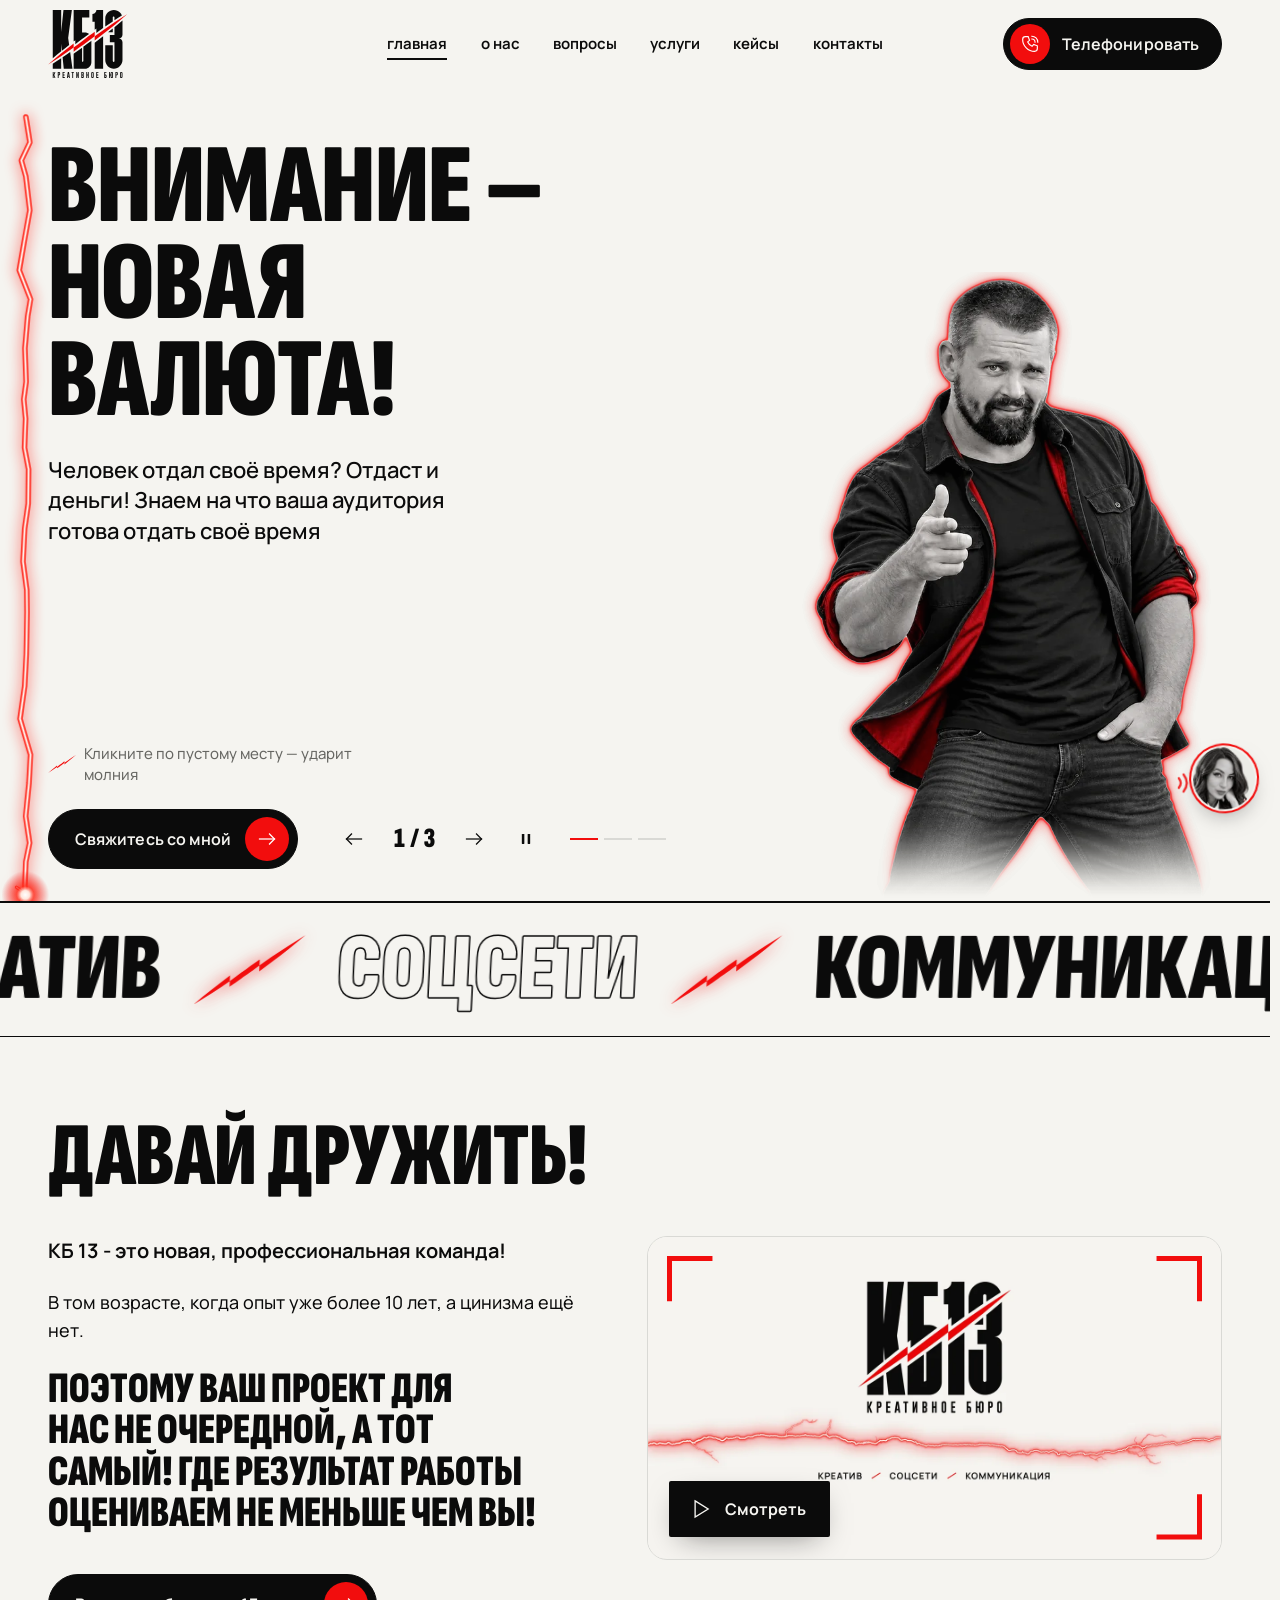
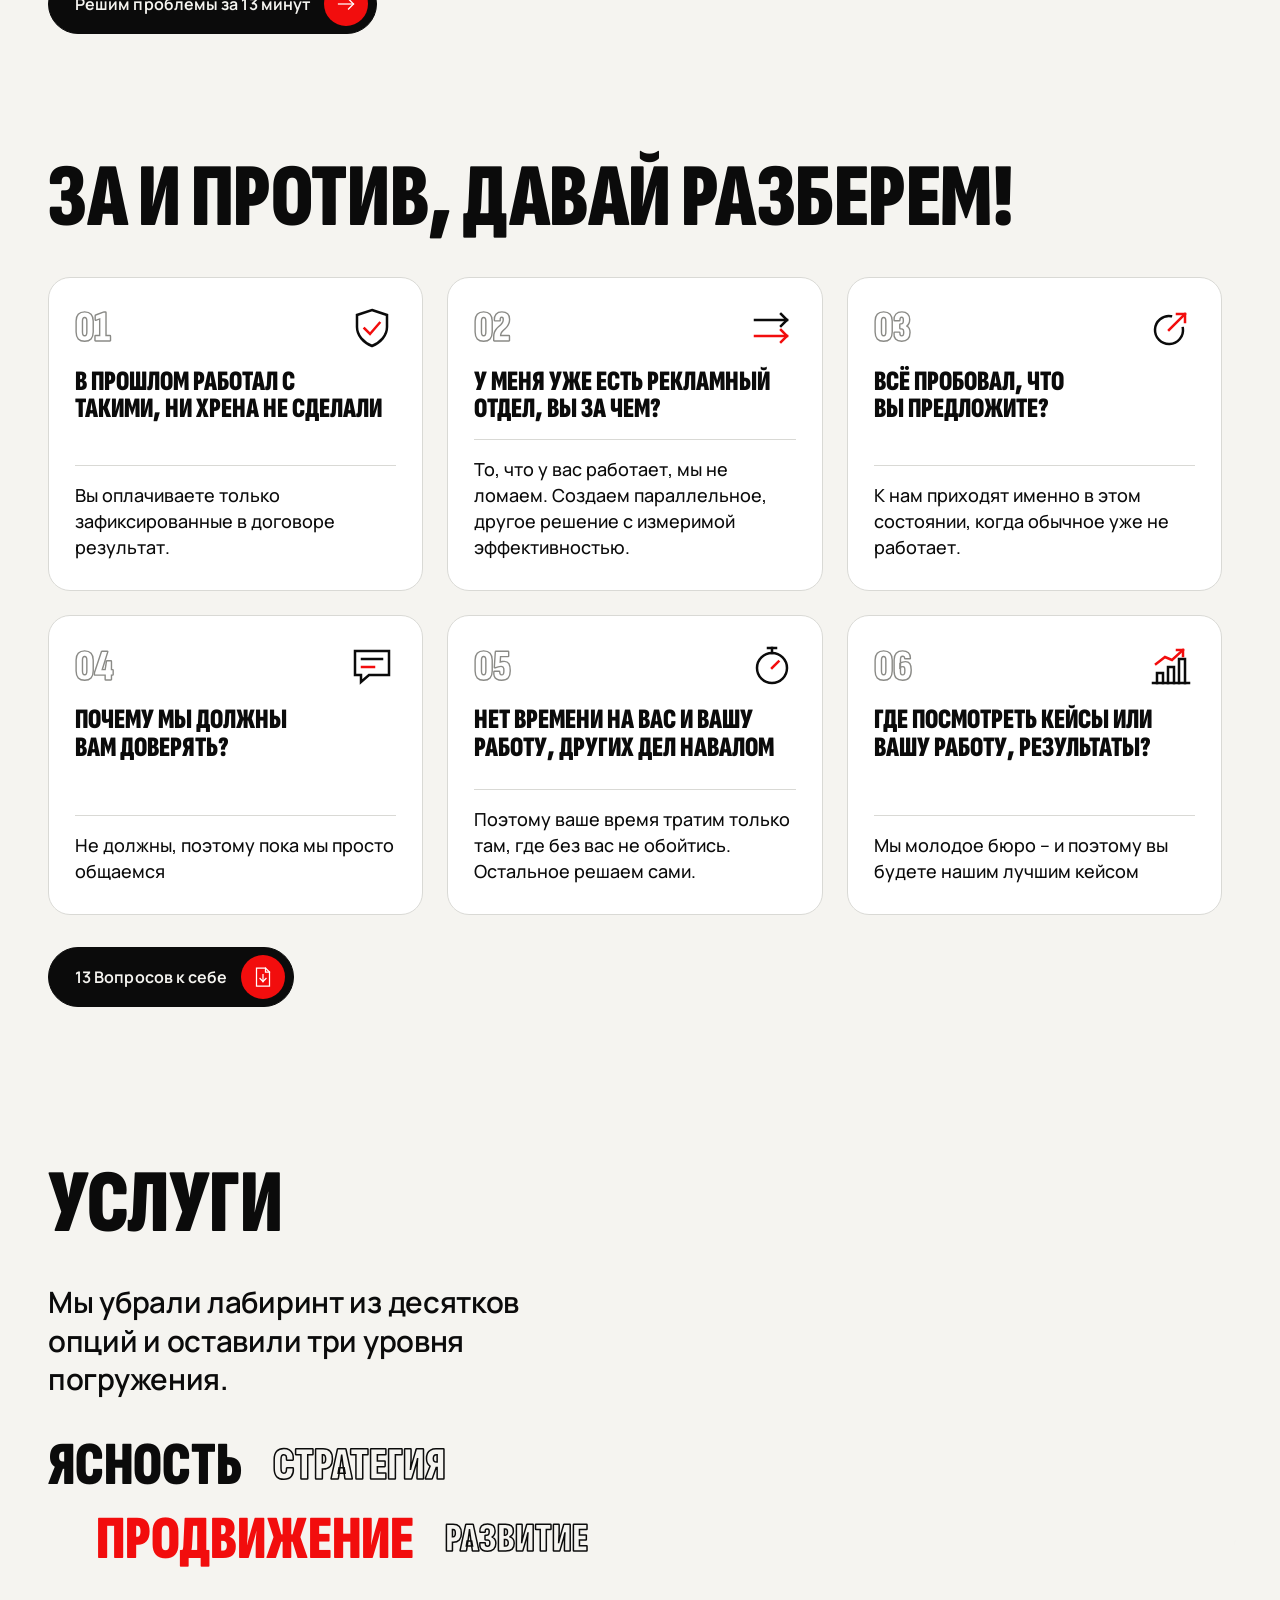
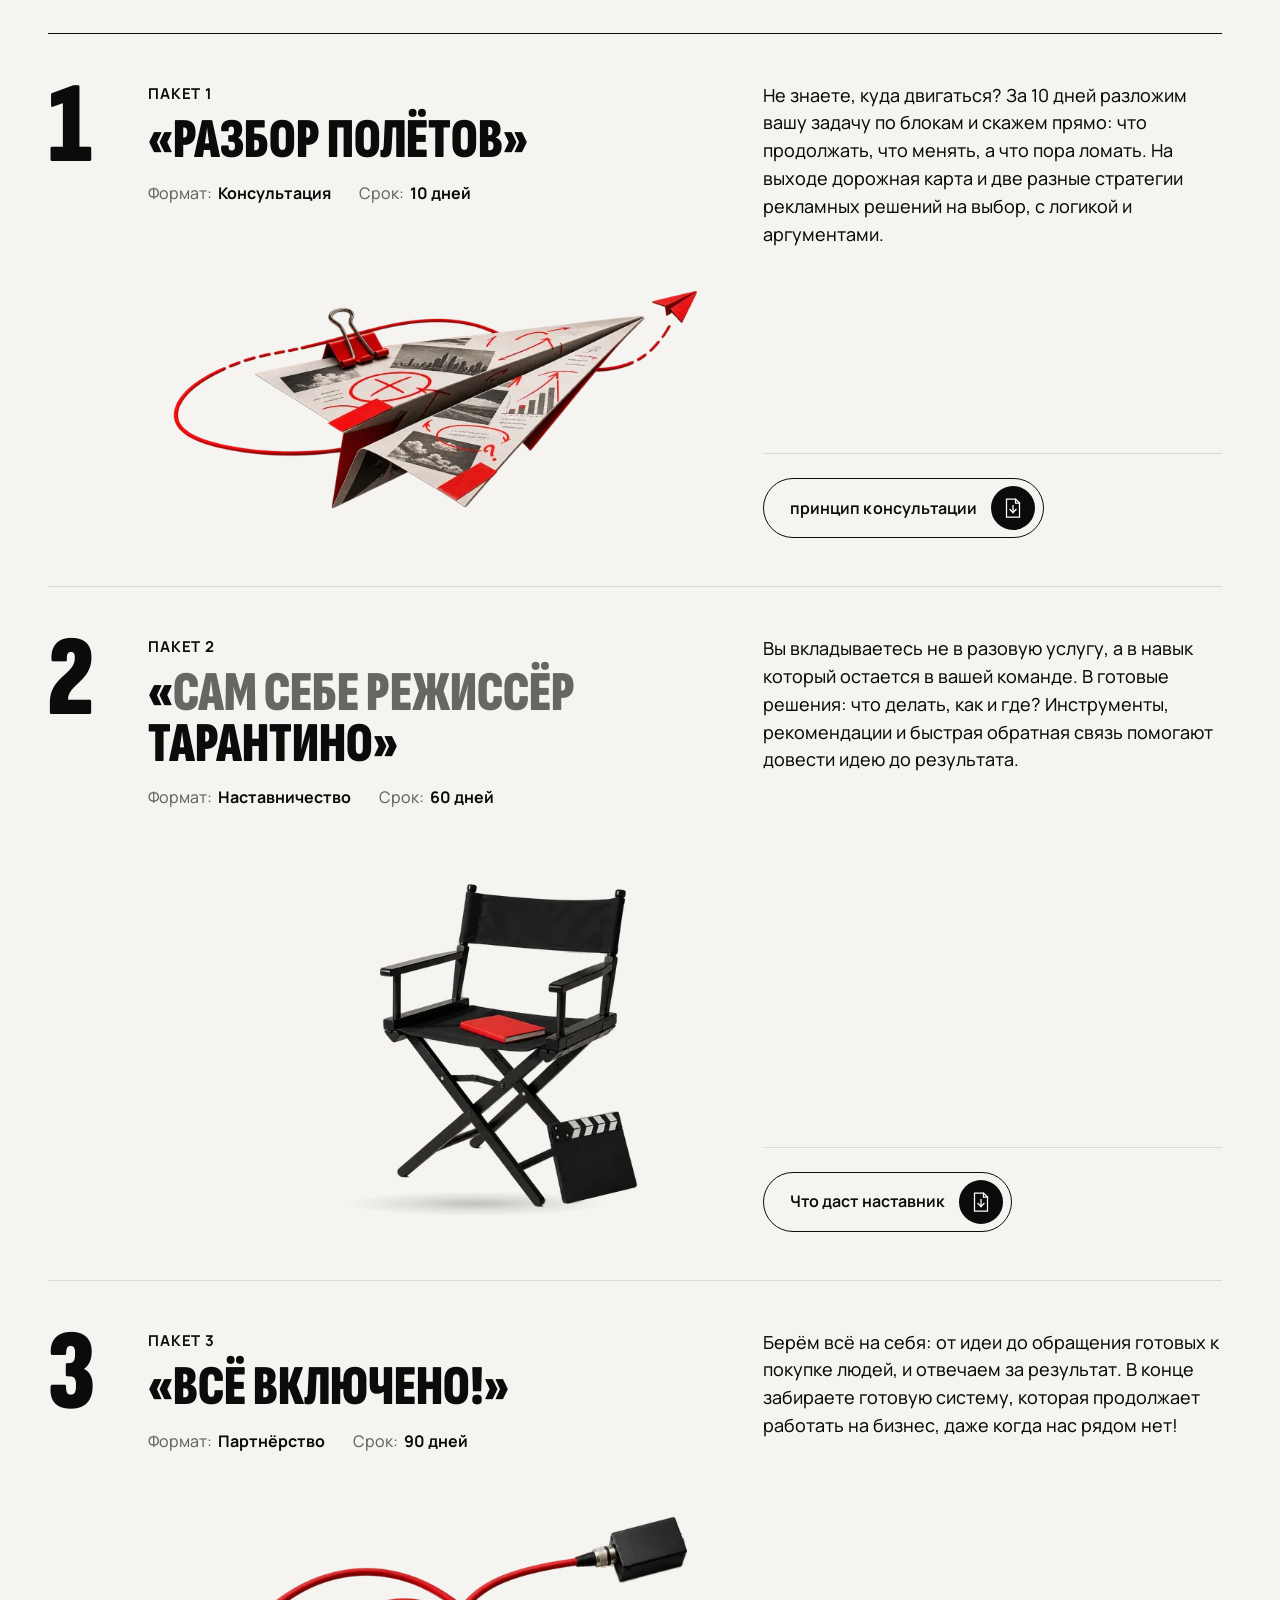
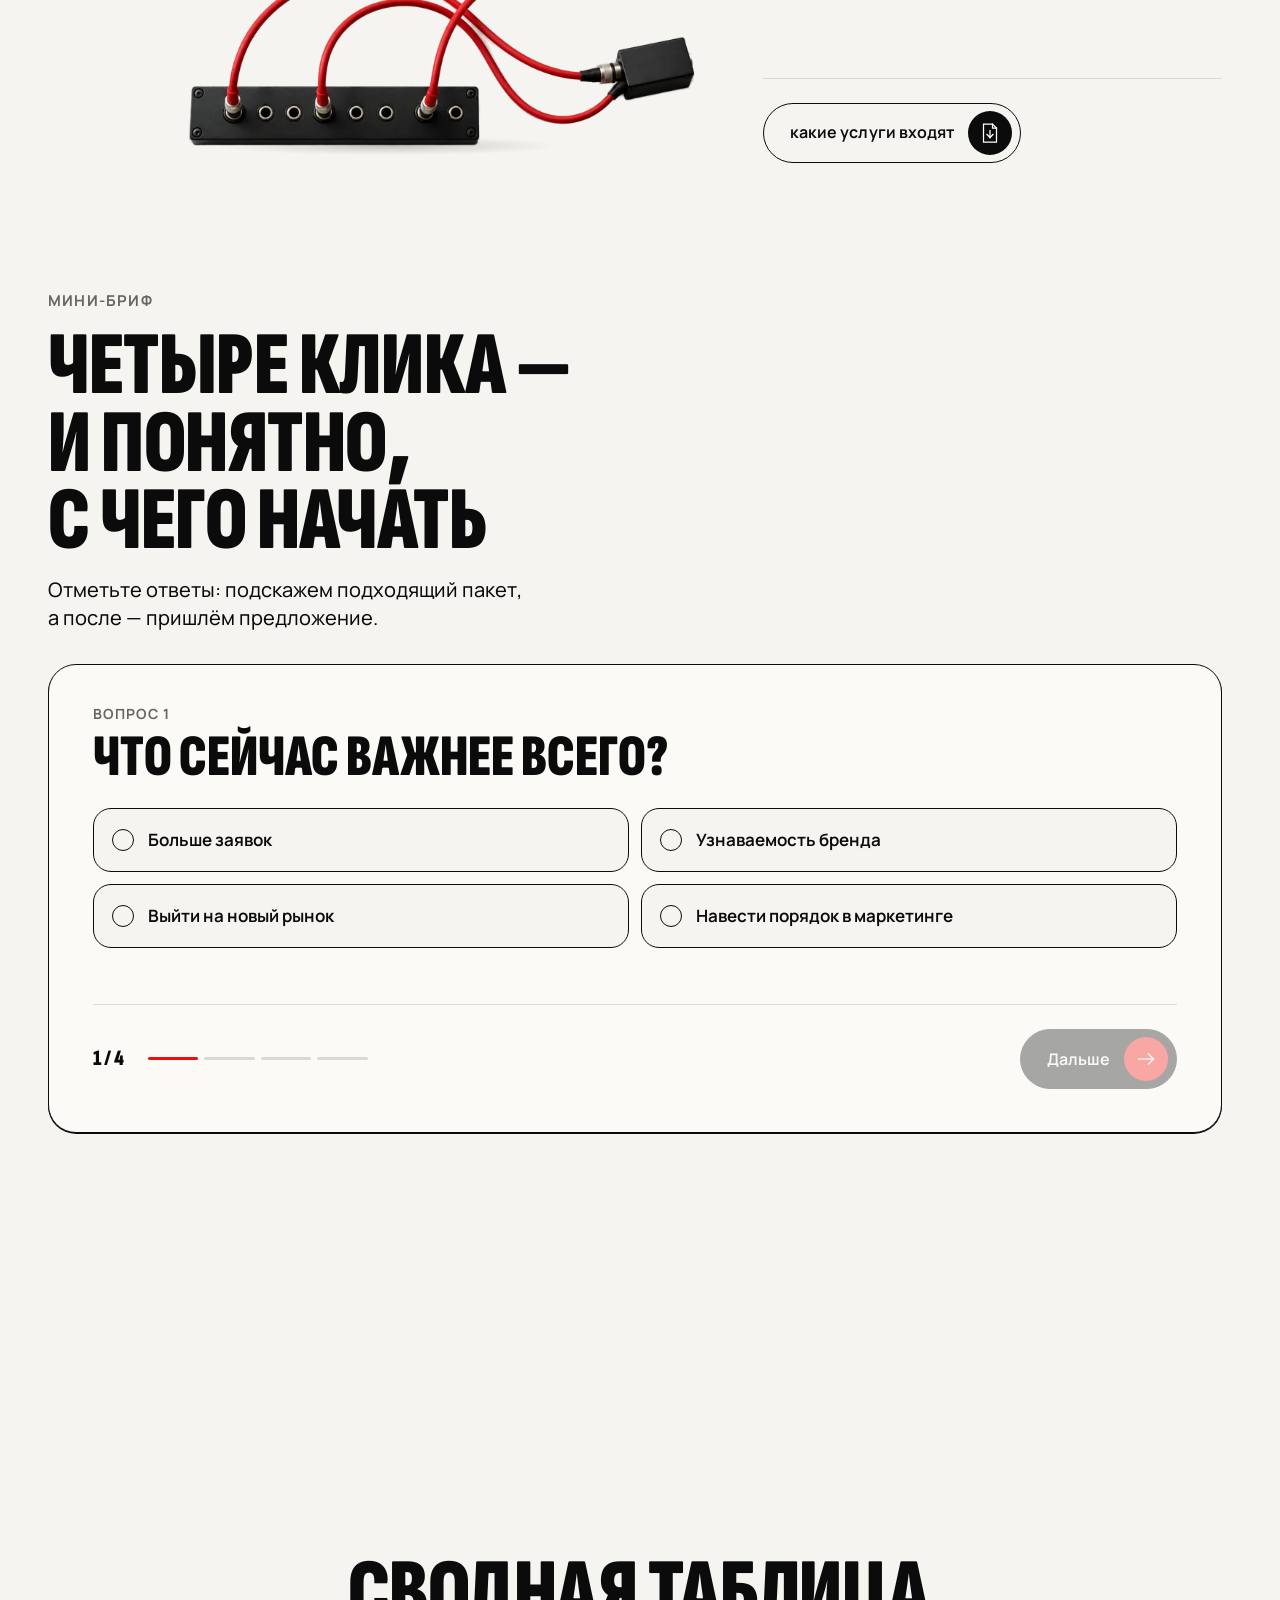
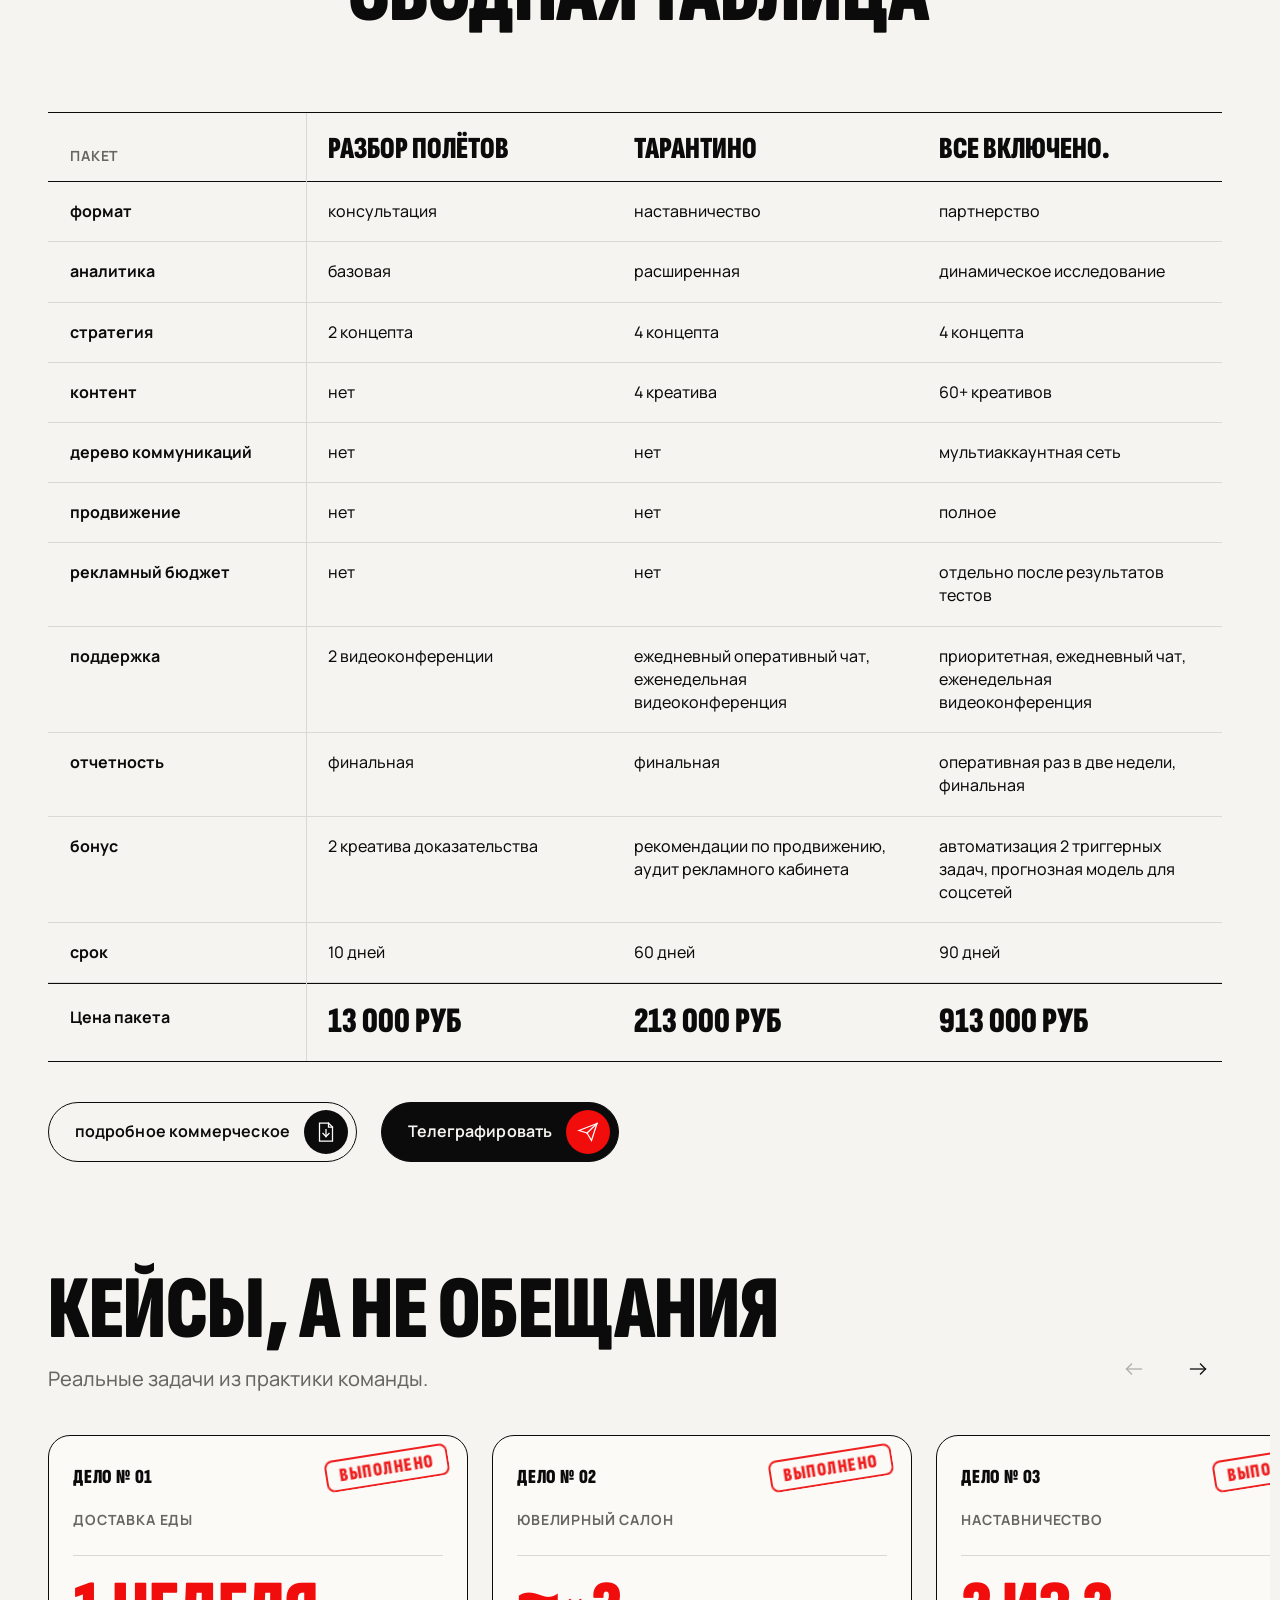
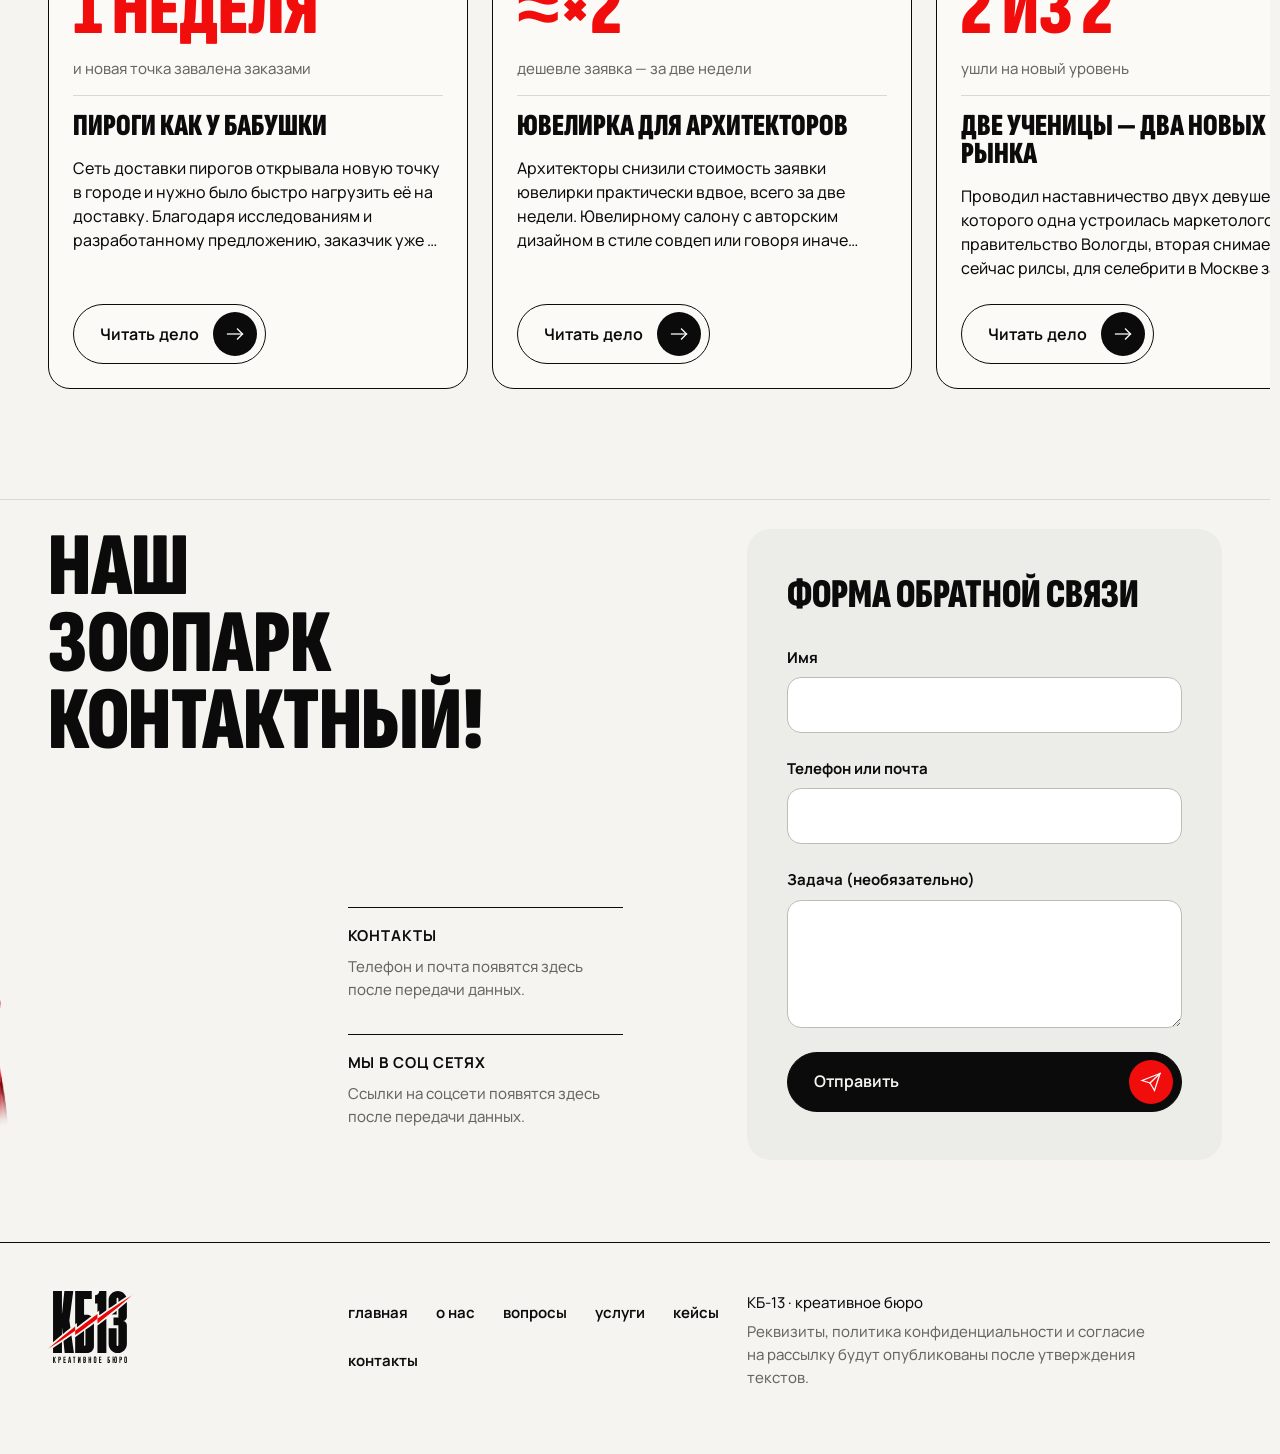
==== commit 5080eae0: "Фото команды в полный рост и самолётик в «Разборе полётов» - баннер, «Услуги», «Сводная таблица», «К" ====
--- a/index.html
+++ b/index.html
@@ -8,12 +8,12 @@
 <meta name="theme-color" content="#F5F4F0">
 <link rel="icon" href="assets/brand/icon.svg" type="image/svg+xml">
 <link rel="preload" as="image" href="assets/img/13-team-1-768.webp" imagesrcset="assets/img/13-team-1-768.webp 768w, assets/img/13-team-1.webp 1024w" imagesizes="(min-width: 900px) 40vw, 86vw" fetchpriority="high">
-<link rel="stylesheet" href="assets/css/fonts.css?v=mv51i6sn">
-<link rel="stylesheet" href="assets/css/main.css?v=mv51i6sn">
+<link rel="stylesheet" href="assets/css/fonts.css?v=mv542hyv">
+<link rel="stylesheet" href="assets/css/main.css?v=mv542hyv">
 <script>document.documentElement.className='js';</script>
 <script type="application/json" id="kb-talk">["Телеграфировать","Чат с КБ-13"]</script>
 <script type="application/json" id="kb-config">{"phone":null,"endpoints":{"lead":null,"contact":null,"checklist":null,"brief":null},"chat":{"provider":null}}</script>
-<script src="assets/js/site.js?v=mv51i6sn" defer></script>
+<script src="assets/js/site.js?v=mv542hyv" defer></script>
 </head>
 <body>
 <svg class="sprite" aria-hidden="true" focusable="false" xmlns="http://www.w3.org/2000/svg"><defs><symbol id="kb-contract-shield" viewBox="0 0 48 48"><g fill="none" stroke-width="2.5" stroke-linecap="square" stroke-linejoin="miter" stroke="currentColor"><path d="M24 6 39 11V23C39 31.5 32.6 38.4 24 42 15.4 38.4 9 31.5 9 23V11Z"/></g><g fill="none" stroke-width="2.5" stroke-linecap="square" stroke-linejoin="miter" class="i-accent"><path d="M16.5 24.5 22 30 31.5 19"/></g></symbol><symbol id="kb-new-angle" viewBox="0 0 48 48"><g fill="none" stroke-width="2.5" stroke-linecap="square" stroke-linejoin="miter" stroke="currentColor"><path d="M35.86 24.05A14 14 0 1 1 23.95 12.14"/></g><g fill="none" stroke-width="2.5" stroke-linecap="square" stroke-linejoin="miter" class="i-accent"><path d="M22 26 38 10"/><path d="M30 10H38V18"/></g></symbol><symbol id="kb-time" viewBox="0 0 48 48"><g fill="none" stroke-width="2.5" stroke-linecap="square" stroke-linejoin="miter" stroke="currentColor"><path d="M24 41A15 15 0 1 0 24 11 15 15 0 0 0 24 41Z"/><path d="M20 6H28"/><path d="M24 6V11"/></g><g fill="none" stroke-width="2.5" stroke-linecap="square" stroke-linejoin="miter" class="i-accent"><path d="M24 26 30.5 19.5"/></g></symbol><symbol id="kb-parallel" viewBox="0 0 48 48"><g fill="none" stroke-width="2.5" stroke-linecap="square" stroke-linejoin="miter" stroke="currentColor"><path d="M7 16H39"/><path d="M33 10 39 16 33 22"/></g><g fill="none" stroke-width="2.5" stroke-linecap="square" stroke-linejoin="miter" class="i-accent"><path d="M7 32H39"/><path d="M33 26 39 32 33 38"/></g></symbol><symbol id="kb-dialogue" viewBox="0 0 48 48"><g fill="none" stroke-width="2.5" stroke-linecap="square" stroke-linejoin="miter" stroke="currentColor"><path d="M7 9H41V33H21L13 40V33H7Z"/><path d="M14 17H34"/></g><g fill="none" stroke-width="2.5" stroke-linecap="square" stroke-linejoin="miter" class="i-accent"><path d="M14 25H26"/></g></symbol><symbol id="kb-results" viewBox="0 0 48 48"><g fill="none" stroke-width="2.5" stroke-linecap="square" stroke-linejoin="miter" stroke="currentColor"><path d="M6 41H42"/><path d="M10 41V31H16V41"/><path d="M21 41V25H27V41"/><path d="M32 41V17H38V41"/></g><g fill="none" stroke-width="2.5" stroke-linecap="square" stroke-linejoin="miter" class="i-accent"><path d="M9 22 18 15 25 18 36 8"/><path d="M30 8H36V14"/></g></symbol><symbol id="kb-phone" viewBox="0 0 48 48"><g fill="none" stroke-width="2.5" stroke-linecap="square" stroke-linejoin="miter" stroke="currentColor"><path d="M15 8 20 8 23 16 19 19.5C21 24 24 27 28.5 29L32 25 40 28V34C40 37.5 37.5 40 34 40 20 40 8 28 8 14 8 10.5 10.5 8 14 8Z"/></g><g fill="none" stroke-width="2.5" stroke-linecap="square" stroke-linejoin="miter" class="i-accent"><path d="M28 7A13 13 0 0 1 41 20"/><path d="M28 13A7 7 0 0 1 35 20"/></g></symbol><symbol id="kb-send" viewBox="0 0 48 48"><g fill="none" stroke-width="2.5" stroke-linecap="square" stroke-linejoin="miter" stroke="currentColor"><path d="M6 21 42 7 31 41 22 26Z"/></g><g fill="none" stroke-width="2.5" stroke-linecap="square" stroke-linejoin="miter" class="i-accent"><path d="M22 26 42 7"/></g></symbol><symbol id="kb-download" viewBox="0 0 48 48"><g fill="none" stroke-width="2.5" stroke-linecap="square" stroke-linejoin="miter" stroke="currentColor"><path d="M11 6H29L37 14V42H11Z"/><path d="M29 6V14H37"/></g><g fill="none" stroke-width="2.5" stroke-linecap="square" stroke-linejoin="miter" class="i-accent"><path d="M24 19V33"/><path d="M18 27 24 33 30 27"/></g></symbol><symbol id="kb-back-to-top" viewBox="0 0 48 48"><g fill="none" stroke-width="2.5" stroke-linecap="square" stroke-linejoin="miter" stroke="currentColor"><path d="M24 42V13"/><path d="M13 24 24 13 35 24"/></g><g fill="none" stroke-width="2.5" stroke-linecap="square" stroke-linejoin="miter" class="i-accent"><path d="M12 6H36"/></g></symbol><symbol id="kb-menu" viewBox="0 0 48 48"><g fill="none" stroke-width="2.5" stroke-linecap="square" stroke-linejoin="miter" stroke="currentColor"><path d="M8 13H40"/><path d="M8 24H40"/><path d="M8 35H28"/></g><g fill="none" stroke-width="2.5" stroke-linecap="square" stroke-linejoin="miter" class="i-accent"><path d="M32 35H40"/></g></symbol><symbol id="kb-close" viewBox="0 0 48 48"><g fill="none" stroke-width="2.5" stroke-linecap="square" stroke-linejoin="miter" stroke="currentColor"><path d="M12 12 36 36"/></g><g fill="none" stroke-width="2.5" stroke-linecap="square" stroke-linejoin="miter" class="i-accent"><path d="M36 12 12 36"/></g></symbol><symbol id="kb-plus" viewBox="0 0 48 48"><g fill="none" stroke-width="2.5" stroke-linecap="square" stroke-linejoin="miter" stroke="currentColor"><path d="M10 24H38"/></g><g fill="none" stroke-width="2.5" stroke-linecap="square" stroke-linejoin="miter" class="i-accent"><path d="M24 10V38"/></g></symbol><symbol id="kb-arrow-left" viewBox="0 0 48 48"><g fill="none" stroke-width="2.5" stroke-linecap="square" stroke-linejoin="miter" stroke="currentColor"><path d="M9 24H39"/><path d="M19 14 9 24 19 34"/></g></symbol><symbol id="kb-arrow-right" viewBox="0 0 48 48"><g fill="none" stroke-width="2.5" stroke-linecap="square" stroke-linejoin="miter" stroke="currentColor"><path d="M9 24H39"/><path d="M29 14 39 24 29 34"/></g></symbol><symbol id="kb-play" viewBox="0 0 48 48"><g fill="none" stroke-width="2.5" stroke-linecap="square" stroke-linejoin="miter" stroke="currentColor"><path d="M15 9 39 24 15 39Z"/></g></symbol><symbol id="kb-copy" viewBox="0 0 48 48"><g fill="none" stroke-width="2.5" stroke-linecap="square" stroke-linejoin="miter" stroke="currentColor"><path d="M16 16H38V42H16Z"/><path d="M10 34V6H32V10"/></g><g fill="none" stroke-width="2.5" stroke-linecap="square" stroke-linejoin="miter" class="i-accent"><path d="M22 29H32"/></g></symbol><symbol id="kb-bolt" viewBox="0 0 2000 1278.16"><path d="m4.33,1274.32c207.41-184.91,423.28-360.34,642.88-530.8v102.37C437.27,995.16,223.97,1139.77,4.93,1275.09c-1.64,1.04-3.29,2.04-4.93,3.06,1.44-1.29,2.89-2.58,4.33-3.84Z"/><path d="m1178.58,446.53v110.99c-27.94,21.23-55.92,42.39-83.92,63.47-22.41,16.9-44.81,33.75-67.24,50.56-44.95,33.31-89.98,66.53-135.13,99.62-10.9,7.99-21.83,15.97-32.75,23.94-70.46,51.47-141.19,102.59-212.34,153.16v-102.37c70.44-54.72,141.28-108.88,212.34-162.68,10.9-8.28,21.83-16.54,32.75-24.78,26.74-20.19,53.5-40.33,80.28-60.42,30.69-22.76,61.42-45.48,92.2-68.13,37.86-27.89,75.79-55.67,113.81-83.34Z"/><path d="m2000,0c-1.44,1.29-2.86,2.55-4.31,3.84-195.28,174.28-398.23,340.16-604.77,501.31-70.42,54.96-141.26,109.37-212.34,163.35v-110.99c70.44-51.27,141.19-102.13,212.34-152.42C1588.56,265.37,1789.33,130.04,1995.09,3.04c1.62-1.02,3.26-2.04,4.91-3.04Z"/></symbol><filter id="kb-lzblur" x="-20%" y="-20%" width="140%" height="140%"><feGaussianBlur stdDeviation="9"/></filter><filter id="kb-outline" x="-20%" y="-20%" width="140%" height="140%" color-interpolation-filters="sRGB"><feComponentTransfer in="SourceAlpha" result="a"><feFuncA type="table" tableValues="0 0 1 1"/></feComponentTransfer><feMorphology in="a" operator="dilate" radius="2.5" result="d"/><feGaussianBlur in="d" stdDeviation="0.7" result="ds"/><feFlood flood-color="#F20D0D"/><feComposite in2="ds" operator="in" result="ring"/><feGaussianBlur in="ring" stdDeviation="3.5" result="g1"/><feGaussianBlur in="ring" stdDeviation="11" result="g2"/><feMerge><feMergeNode in="g2"/><feMergeNode in="g1"/><feMergeNode in="ring"/></feMerge></filter></defs></svg>
@@ -91,7 +91,7 @@
       </div>
     </div>
     <div class="hero__visual">
-      <div class="hero__person" data-hero-person><div class="who " data-who="hero" data-eyes="412,500,612,500" style="aspect-ratio:1024 / 1104"><img class="who__glow who__glow--baked" src="assets/img/13-team-1-glow.webp" width="1024" height="1104" alt="" aria-hidden="true" decoding="async"><img class="who__img " src="assets/img/13-team-1-768.webp" srcset="assets/img/13-team-1-768.webp 768w, assets/img/13-team-1.webp 1024w" sizes="(min-width: 900px) 40vw, 86vw" width="1024" height="1104" alt="Участник команды КБ-13." fetchpriority="high" decoding="async"><svg class="who__beams" viewBox="0 0 1024 1104" aria-hidden="true" focusable="false"><g class="beam"><polyline class="beam__glow" pathLength="1"/><polyline class="beam__body" pathLength="1"/><polyline class="beam__core" pathLength="1"/></g><g class="beam"><polyline class="beam__glow" pathLength="1"/><polyline class="beam__body" pathLength="1"/><polyline class="beam__core" pathLength="1"/></g></svg></div></div>
+      <div class="hero__person" data-hero-person><div class="who " data-who="hero" data-eyes="550,214,635,219" style="aspect-ratio:1122 / 1402"><img class="who__glow who__glow--baked" src="assets/img/13-team-1-glow.webp" width="1122" height="1402" alt="" aria-hidden="true" decoding="async"><img class="who__img " src="assets/img/13-team-1-768.webp" srcset="assets/img/13-team-1-768.webp 768w, assets/img/13-team-1.webp 1122w" sizes="(min-width: 900px) 40vw, 86vw" width="1122" height="1402" alt="Участник команды КБ-13." fetchpriority="high" decoding="async"><svg class="who__beams" viewBox="0 0 1122 1402" aria-hidden="true" focusable="false"><g class="beam"><polyline class="beam__glow" pathLength="1"/><polyline class="beam__body" pathLength="1"/><polyline class="beam__core" pathLength="1"/></g><g class="beam"><polyline class="beam__glow" pathLength="1"/><polyline class="beam__body" pathLength="1"/><polyline class="beam__core" pathLength="1"/></g></svg></div></div>
     </div>
   </div>
 </section>
@@ -183,7 +183,7 @@
           <li class="drift__w drift__w--0" style="--i:0"><span>Ясность</span></li><li class="drift__w drift__w--1" style="--i:1"><span>Стратегия</span></li><li class="drift__w drift__w--2" style="--i:2"><span>Продвижение</span></li><li class="drift__w drift__w--3" style="--i:3"><span>Развитие</span></li>
         </ul>
       </div>
-      <div class="services__presenter"><div class="who " data-who="services" data-eyes="413,483,611,517" data-slide-from="right" style="aspect-ratio:1024 / 1104"><img class="who__glow who__glow--baked" src="assets/img/13-team-3-glow.webp" width="1024" height="1104" alt="" aria-hidden="true" loading="lazy" decoding="async"><img class="who__img services__person" src="assets/img/13-team-3-768.webp" srcset="assets/img/13-team-3-768.webp 768w, assets/img/13-team-3.webp 1024w" sizes="(min-width: 1024px) 28vw, 60vw" width="1024" height="1104" alt="Участница команды КБ-13." loading="lazy" decoding="async"><svg class="doodle doodle--present " viewBox="0 0 1024 1104" aria-hidden="true" focusable="false" data-doodle><path d="M206 216C210.08 245.92 210.08 245.92 240 250C210.08 254.08 210.08 254.08 206 284C201.92 254.08 201.92 254.08 172 250C201.92 245.92 201.92 245.92 206 216Z" pathLength="1" style="--i:0" class="dd-red" stroke-width="2"/><path d="M292 94C294.16 109.84 294.16 109.84 310 112C294.16 114.16 294.16 114.16 292 130C289.84 114.16 289.84 114.16 274 112C289.84 109.84 289.84 109.84 292 94Z" pathLength="1" style="--i:1" class="dd-ink" stroke-width="1.8"/><path d="M870 134C871.92 148.08 871.92 148.08 886 150C871.92 151.92 871.92 151.92 870 166C868.08 151.92 868.08 151.92 854 150C868.08 148.08 868.08 148.08 870 134Z" pathLength="1" style="--i:2" class="dd-red" stroke-width="1.6"/></svg><svg class="who__beams" viewBox="0 0 1024 1104" aria-hidden="true" focusable="false"><g class="beam"><polyline class="beam__glow" pathLength="1"/><polyline class="beam__body" pathLength="1"/><polyline class="beam__core" pathLength="1"/></g><g class="beam"><polyline class="beam__glow" pathLength="1"/><polyline class="beam__body" pathLength="1"/><polyline class="beam__core" pathLength="1"/></g></svg></div></div>
+      <div class="services__presenter"><div class="who " data-who="services" data-eyes="550,190,635,207" data-slide-from="right" style="aspect-ratio:1122 / 1402"><img class="who__glow who__glow--baked" src="assets/img/13-team-3-glow.webp" width="1122" height="1402" alt="" aria-hidden="true" loading="lazy" decoding="async"><img class="who__img services__person" src="assets/img/13-team-3-768.webp" srcset="assets/img/13-team-3-768.webp 768w, assets/img/13-team-3.webp 1122w" sizes="(min-width: 1024px) 28vw, 60vw" width="1122" height="1402" alt="Участница команды КБ-13." loading="lazy" decoding="async"><svg class="doodle doodle--present " viewBox="0 0 1122 1402" aria-hidden="true" focusable="false" data-doodle><path d="M330 176C334.08 205.92 334.08 205.92 364 210C334.08 214.08 334.08 214.08 330 244C325.92 214.08 325.92 214.08 296 210C325.92 205.92 325.92 205.92 330 176Z" pathLength="1" style="--i:0" class="dd-red" stroke-width="2"/><path d="M395 77C397.16 92.84 397.16 92.84 413 95C397.16 97.16 397.16 97.16 395 113C392.84 97.16 392.84 97.16 377 95C392.84 92.84 392.84 92.84 395 77Z" pathLength="1" style="--i:1" class="dd-ink" stroke-width="1.8"/><path d="M800 104C801.92 118.08 801.92 118.08 816 120C801.92 121.92 801.92 121.92 800 136C798.08 121.92 798.08 121.92 784 120C798.08 118.08 798.08 118.08 800 104Z" pathLength="1" style="--i:2" class="dd-red" stroke-width="1.6"/></svg><svg class="who__beams" viewBox="0 0 1122 1402" aria-hidden="true" focusable="false"><g class="beam"><polyline class="beam__glow" pathLength="1"/><polyline class="beam__body" pathLength="1"/><polyline class="beam__core" pathLength="1"/></g><g class="beam"><polyline class="beam__glow" pathLength="1"/><polyline class="beam__body" pathLength="1"/><polyline class="beam__core" pathLength="1"/></g></svg></div></div>
     </div>
     <div class="packages-wrap">
     <ol class="packages" data-packages>
@@ -198,8 +198,8 @@
         </div>
         <figure class="pkg__photo pkg__photo--consultation"><div class="pkg__frame">
           
-          <img class="" src="assets/img/02-strategy-desk-768.webp" srcset="assets/img/02-strategy-desk-768.webp 768w, assets/img/02-strategy-desk.webp 1536w" sizes="(min-width: 1024px) 30vw, 92vw" width="1536" height="1024" alt="Рука с красным карандашом над пустым листом." loading="lazy" decoding="async" style="object-position:55% 55%">
-          <div class="bolt-field pkg__bolt" data-bolt="pencil" aria-hidden="true"></div>
+          <img class="" src="assets/img/02-plane-768.webp" srcset="assets/img/02-plane-768.webp 768w, assets/img/02-plane.webp 1536w" sizes="(min-width: 1024px) 30vw, 92vw" width="1536" height="778" alt="Бумажный самолётик со стратегией и красной траекторией полёта." loading="lazy" decoding="async" style="object-position:50% 50%">
+          
           
         </div></figure>
         <div class="pkg__body">
@@ -336,7 +336,7 @@
 <section class="comparison section" id="comparison" aria-labelledby="comparison-title">
   <div class="wrap">
     <div class="comparison__intro">
-      <div class="comparison__presenter"><div class="who " data-who="comparison" data-eyes="413,488,611,512" data-slide-from="left" style="aspect-ratio:1024 / 1104"><img class="who__glow who__glow--baked" src="assets/img/13-team-2-glow.webp" width="1024" height="1104" alt="" aria-hidden="true" loading="lazy" decoding="async"><img class="who__img comparison__person" src="assets/img/13-team-2-768.webp" srcset="assets/img/13-team-2-768.webp 768w, assets/img/13-team-2.webp 1024w" sizes="(min-width: 1024px) 22vw, 40vw" width="1024" height="1104" alt="Участник команды КБ-13." loading="lazy" decoding="async"><svg class="doodle doodle--point " viewBox="0 0 1500 1104" aria-hidden="true" focusable="false" data-doodle><path d="M950 330C1110 290 1262 362 1300 500" pathLength="1" style="--i:0" class="dd-red" stroke-width="2.6"/><path d="M1262 470 1302 508 1338 464" pathLength="1" style="--i:1" class="dd-red" stroke-width="2.6"/></svg><svg class="who__beams" viewBox="0 0 1024 1104" aria-hidden="true" focusable="false"><g class="beam"><polyline class="beam__glow" pathLength="1"/><polyline class="beam__body" pathLength="1"/><polyline class="beam__core" pathLength="1"/></g><g class="beam"><polyline class="beam__glow" pathLength="1"/><polyline class="beam__body" pathLength="1"/><polyline class="beam__core" pathLength="1"/></g></svg></div></div>
+      <div class="comparison__presenter"><div class="who " data-who="comparison" data-eyes="474,161,536,162" data-slide-from="left" style="aspect-ratio:1024 / 1536"><img class="who__glow who__glow--baked" src="assets/img/13-team-2-glow.webp" width="1024" height="1536" alt="" aria-hidden="true" loading="lazy" decoding="async"><img class="who__img comparison__person" src="assets/img/13-team-2-768.webp" srcset="assets/img/13-team-2-768.webp 768w, assets/img/13-team-2.webp 1024w" sizes="(min-width: 1024px) 22vw, 40vw" width="1024" height="1536" alt="Участник команды КБ-13." loading="lazy" decoding="async"><svg class="doodle doodle--point " viewBox="0 0 1500 1536" aria-hidden="true" focusable="false" data-doodle><path d="M650 250C850 210 1040 330 1080 560" pathLength="1" style="--i:0" class="dd-red" stroke-width="2.6"/><path d="M1040 524 1082 566 1118 518" pathLength="1" style="--i:1" class="dd-red" stroke-width="2.6"/></svg><svg class="who__beams" viewBox="0 0 1024 1536" aria-hidden="true" focusable="false"><g class="beam"><polyline class="beam__glow" pathLength="1"/><polyline class="beam__body" pathLength="1"/><polyline class="beam__core" pathLength="1"/></g><g class="beam"><polyline class="beam__glow" pathLength="1"/><polyline class="beam__body" pathLength="1"/><polyline class="beam__core" pathLength="1"/></g></svg></div></div>
       <h2 class="display section__title comparison__title" id="comparison-title">Сводная таблица</h2>
     </div>
     <div class="cmp" data-cmp>
@@ -488,7 +488,7 @@
         <h2 class="display section__title contact__title" id="contact-title">Наш зоопарк контактный!</h2>
         <div class="contact__media">
           <div class="contact__visual">
-            <div class="who " data-who="contact" data-eyes="412,502,612,498" data-slide-from="left" style="aspect-ratio:1024 / 1104"><img class="who__glow who__glow--baked" src="assets/img/13-team-4-glow.webp" width="1024" height="1104" alt="" aria-hidden="true" loading="lazy" decoding="async"><img class="who__img contact__person" src="assets/img/13-team-4-768.webp" srcset="assets/img/13-team-4-768.webp 768w, assets/img/13-team-4.webp 1024w" sizes="(min-width: 1024px) 30vw, 70vw" width="1024" height="1104" alt="Участница команды КБ-13." loading="lazy" decoding="async"><svg class="doodle doodle--ring " viewBox="0 0 1024 1104" aria-hidden="true" focusable="false" data-doodle><path d="M790 196A200 200 0 0 1 912 318" pathLength="1" style="--i:0" class="dd-red" stroke-width="2.4"/><path d="M812 104A300 300 0 0 1 1000 292" pathLength="1" style="--i:1" class="dd-red" stroke-width="2.4"/></svg><svg class="who__beams" viewBox="0 0 1024 1104" aria-hidden="true" focusable="false"><g class="beam"><polyline class="beam__glow" pathLength="1"/><polyline class="beam__body" pathLength="1"/><polyline class="beam__core" pathLength="1"/></g><g class="beam"><polyline class="beam__glow" pathLength="1"/><polyline class="beam__body" pathLength="1"/><polyline class="beam__core" pathLength="1"/></g></svg></div>
+            <div class="who " data-who="contact" data-eyes="580,255,670,282" data-slide-from="left" style="aspect-ratio:1122 / 1402"><img class="who__glow who__glow--baked" src="assets/img/13-team-4-glow.webp" width="1122" height="1402" alt="" aria-hidden="true" loading="lazy" decoding="async"><img class="who__img contact__person" src="assets/img/13-team-4-768.webp" srcset="assets/img/13-team-4-768.webp 768w, assets/img/13-team-4.webp 1122w" sizes="(min-width: 1024px) 30vw, 70vw" width="1122" height="1402" alt="Участница команды КБ-13." loading="lazy" decoding="async"><svg class="doodle doodle--ring " viewBox="0 0 1122 1402" aria-hidden="true" focusable="false" data-doodle><path d="M860 150A210 210 0 0 1 990 300" pathLength="1" style="--i:0" class="dd-red" stroke-width="2.4"/><path d="M890 64A310 310 0 0 1 1080 290" pathLength="1" style="--i:1" class="dd-red" stroke-width="2.4"/></svg><svg class="who__beams" viewBox="0 0 1122 1402" aria-hidden="true" focusable="false"><g class="beam"><polyline class="beam__glow" pathLength="1"/><polyline class="beam__body" pathLength="1"/><polyline class="beam__core" pathLength="1"/></g><g class="beam"><polyline class="beam__glow" pathLength="1"/><polyline class="beam__body" pathLength="1"/><polyline class="beam__core" pathLength="1"/></g></svg></div>
           </div>
           <div class="contact__lists">
             <div class="contact__group">
--- a/assets/css/main.css
+++ b/assets/css/main.css
@@ -3347,16 +3347,17 @@
 .hero__person {
   position: relative;
   z-index: 1;
-  width: min(100%, 380px);
+  width: min(100%, 360px);
   will-change: transform;
 }
 .hero__person .who {
   width: 100%;
 }
+/* в полный рост: фигура чуть шире колонки и стоит на нижней кромке баннера */
 @media (min-width: 900px) {
   .hero__person {
-    width: min(100%, 620px);
-    margin-right: -3%;
+    width: min(112%, 620px);
+    margin-right: -6%;
   }
 }
 @media (prefers-reduced-motion: reduce) {
@@ -4030,3 +4031,37 @@
 .hero__title .roll {
   will-change: auto;
 }
+
+/* =========================================================
+   Правка 12.10 (5): фото заказчика в полный рост и самолётик «Разбора полётов»
+   ========================================================= */
+/* самолётик — целиком, без обрезки и маски прежнего кадра со столом */
+.pkg__photo--consultation {
+  --crop-top: 0;
+  overflow: visible;
+}
+.pkg__photo--consultation .pkg__frame {
+  aspect-ratio: 1536 / 778;
+}
+.pkg__photo--consultation img {
+  -webkit-mask-image: none;
+  mask-image: none;
+}
+/* лёгкое парение самолётика */
+@media (prefers-reduced-motion: no-preference) {
+  .js .pkg__photo--consultation img {
+    animation: plane-float 5.6s ease-in-out infinite;
+  }
+}
+.calm .pkg__photo--consultation img {
+  animation: none;
+}
+@keyframes plane-float {
+  0%,
+  100% {
+    transform: translate(0, 0) rotate(0deg);
+  }
+  50% {
+    transform: translate(1.2%, -3%) rotate(-1.2deg);
+  }
+}
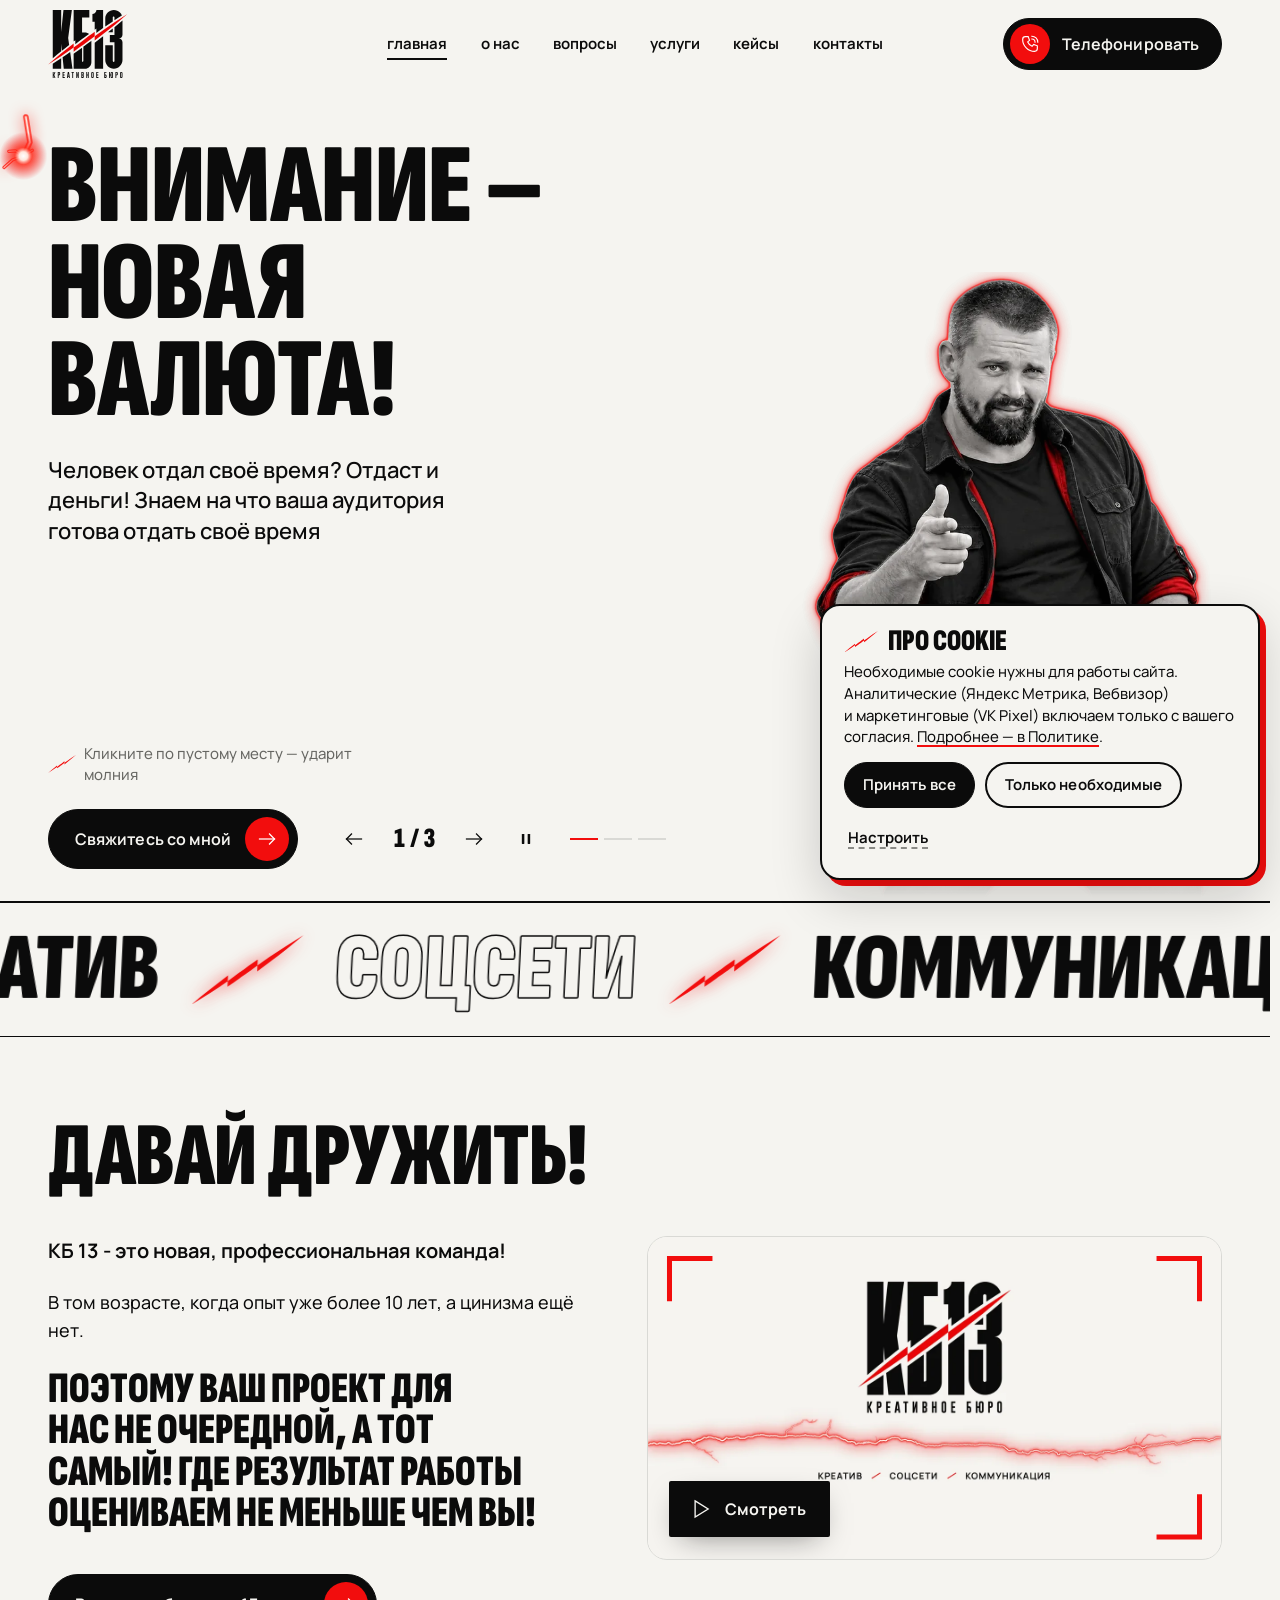
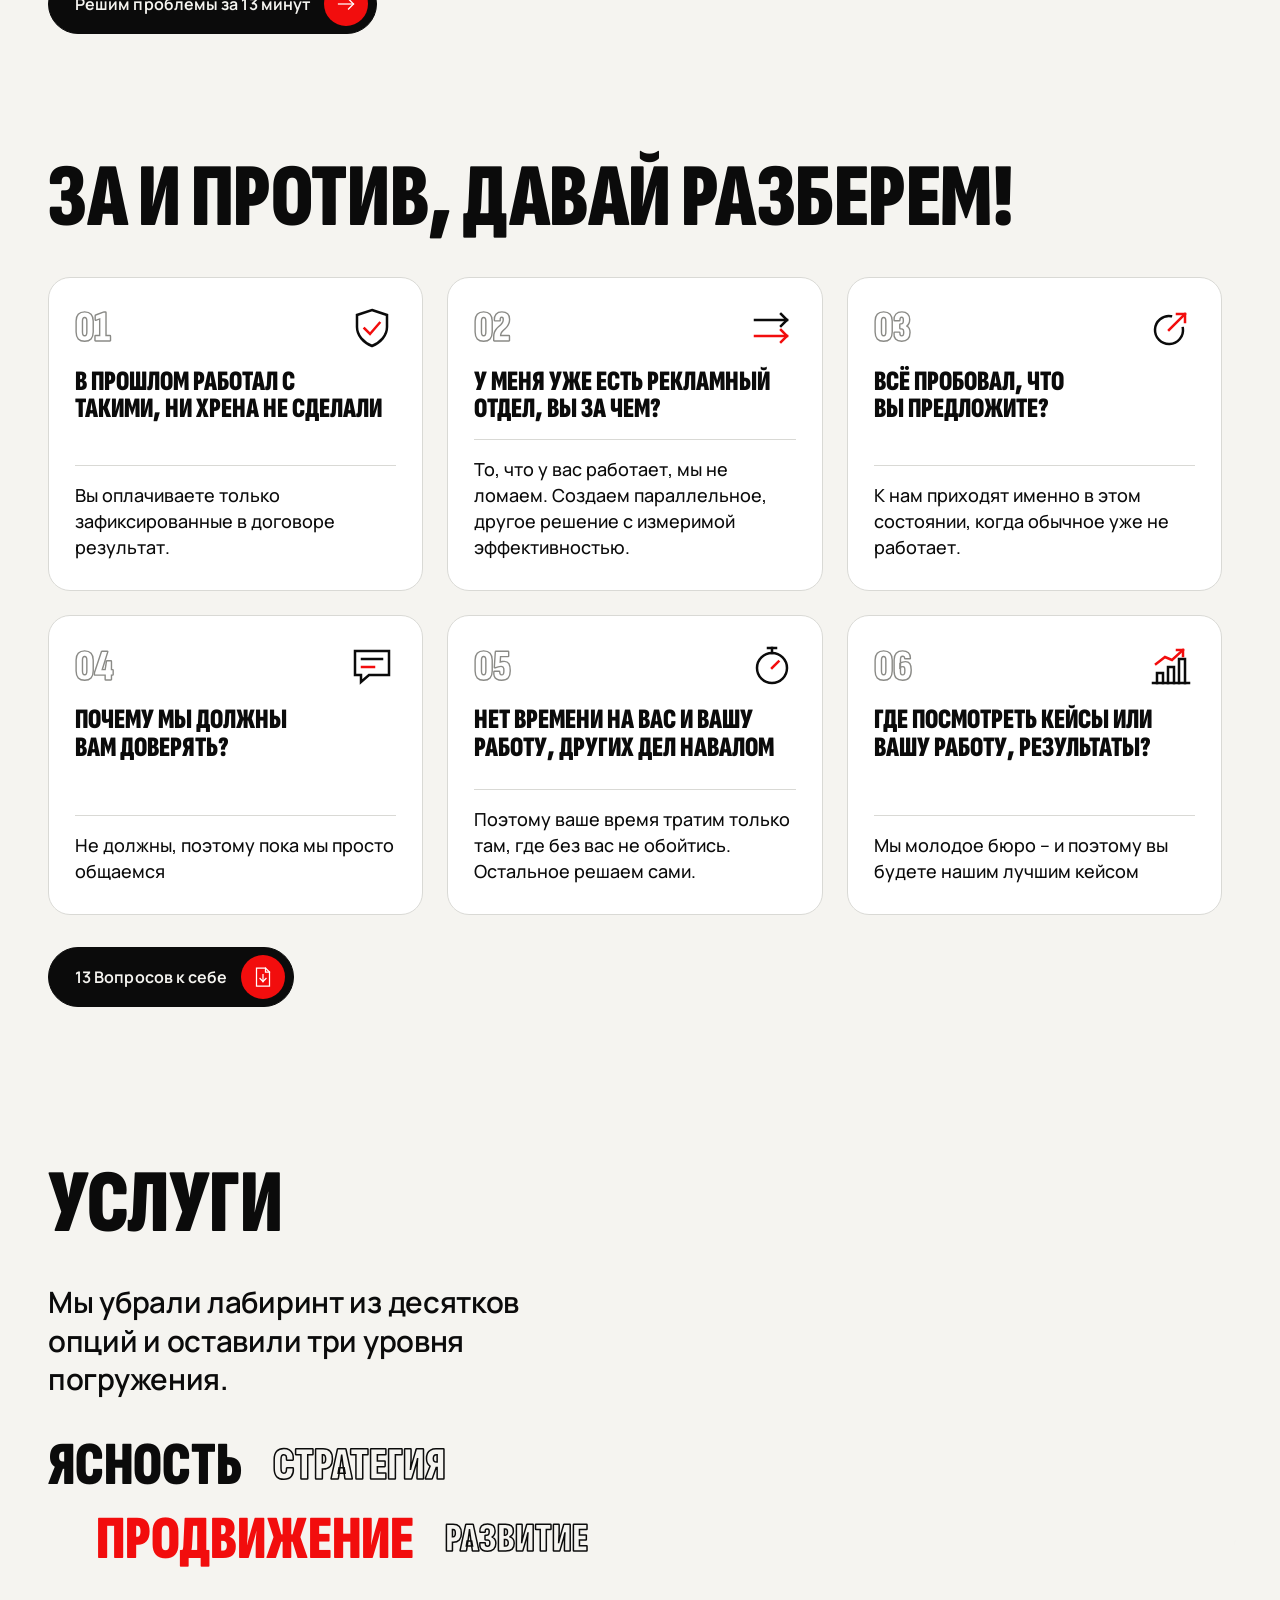
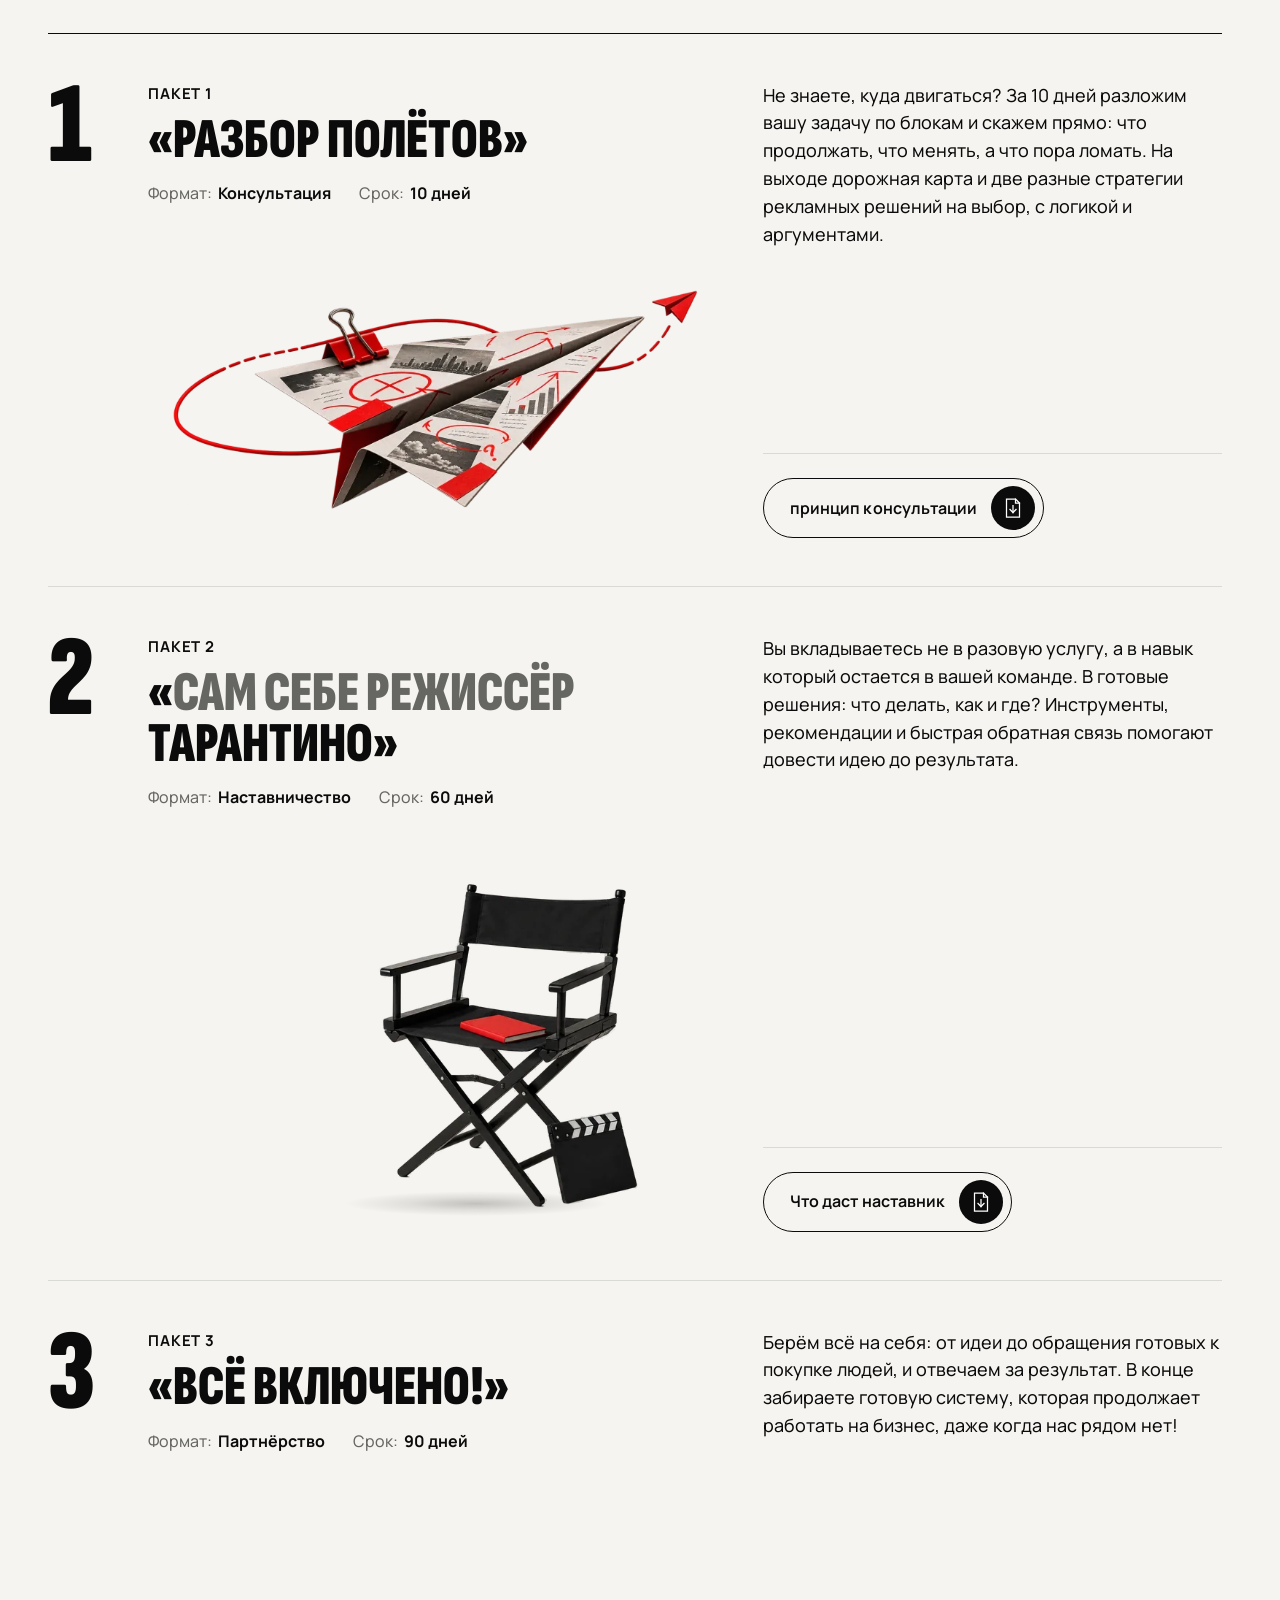
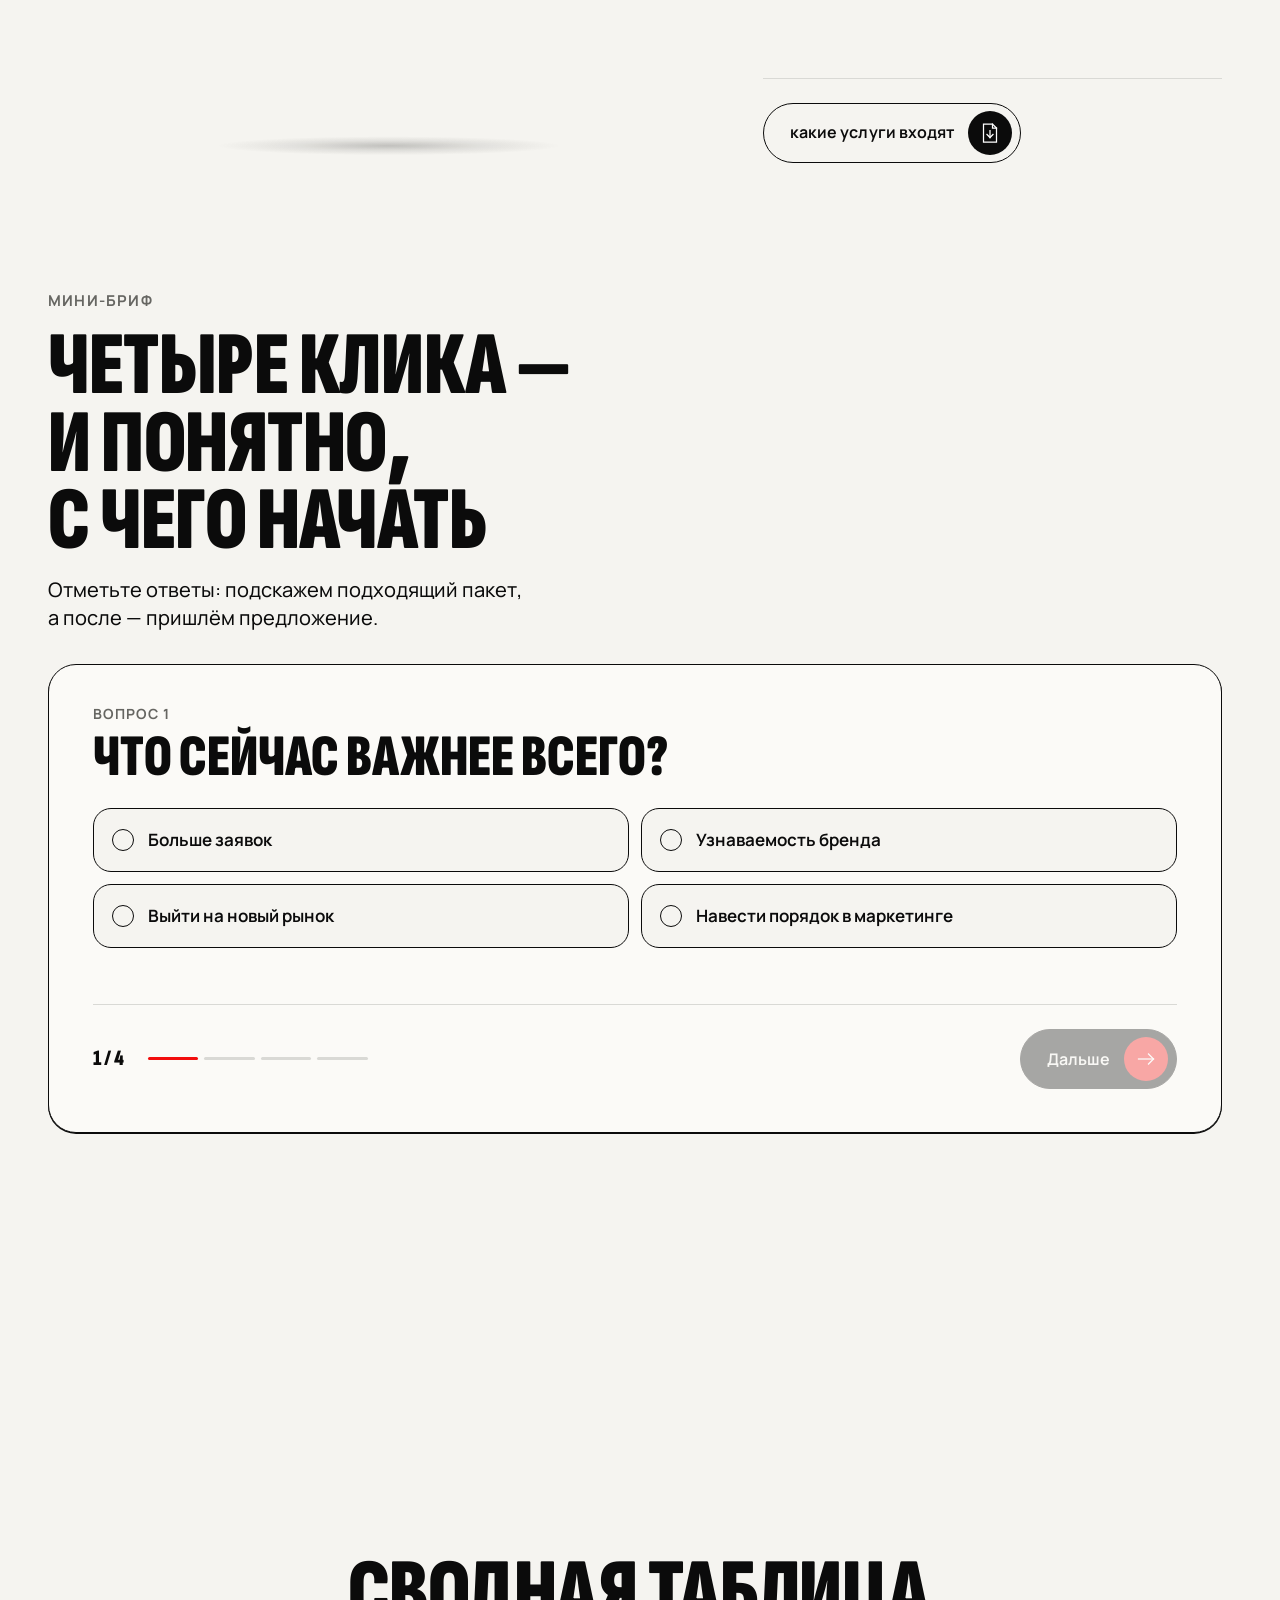
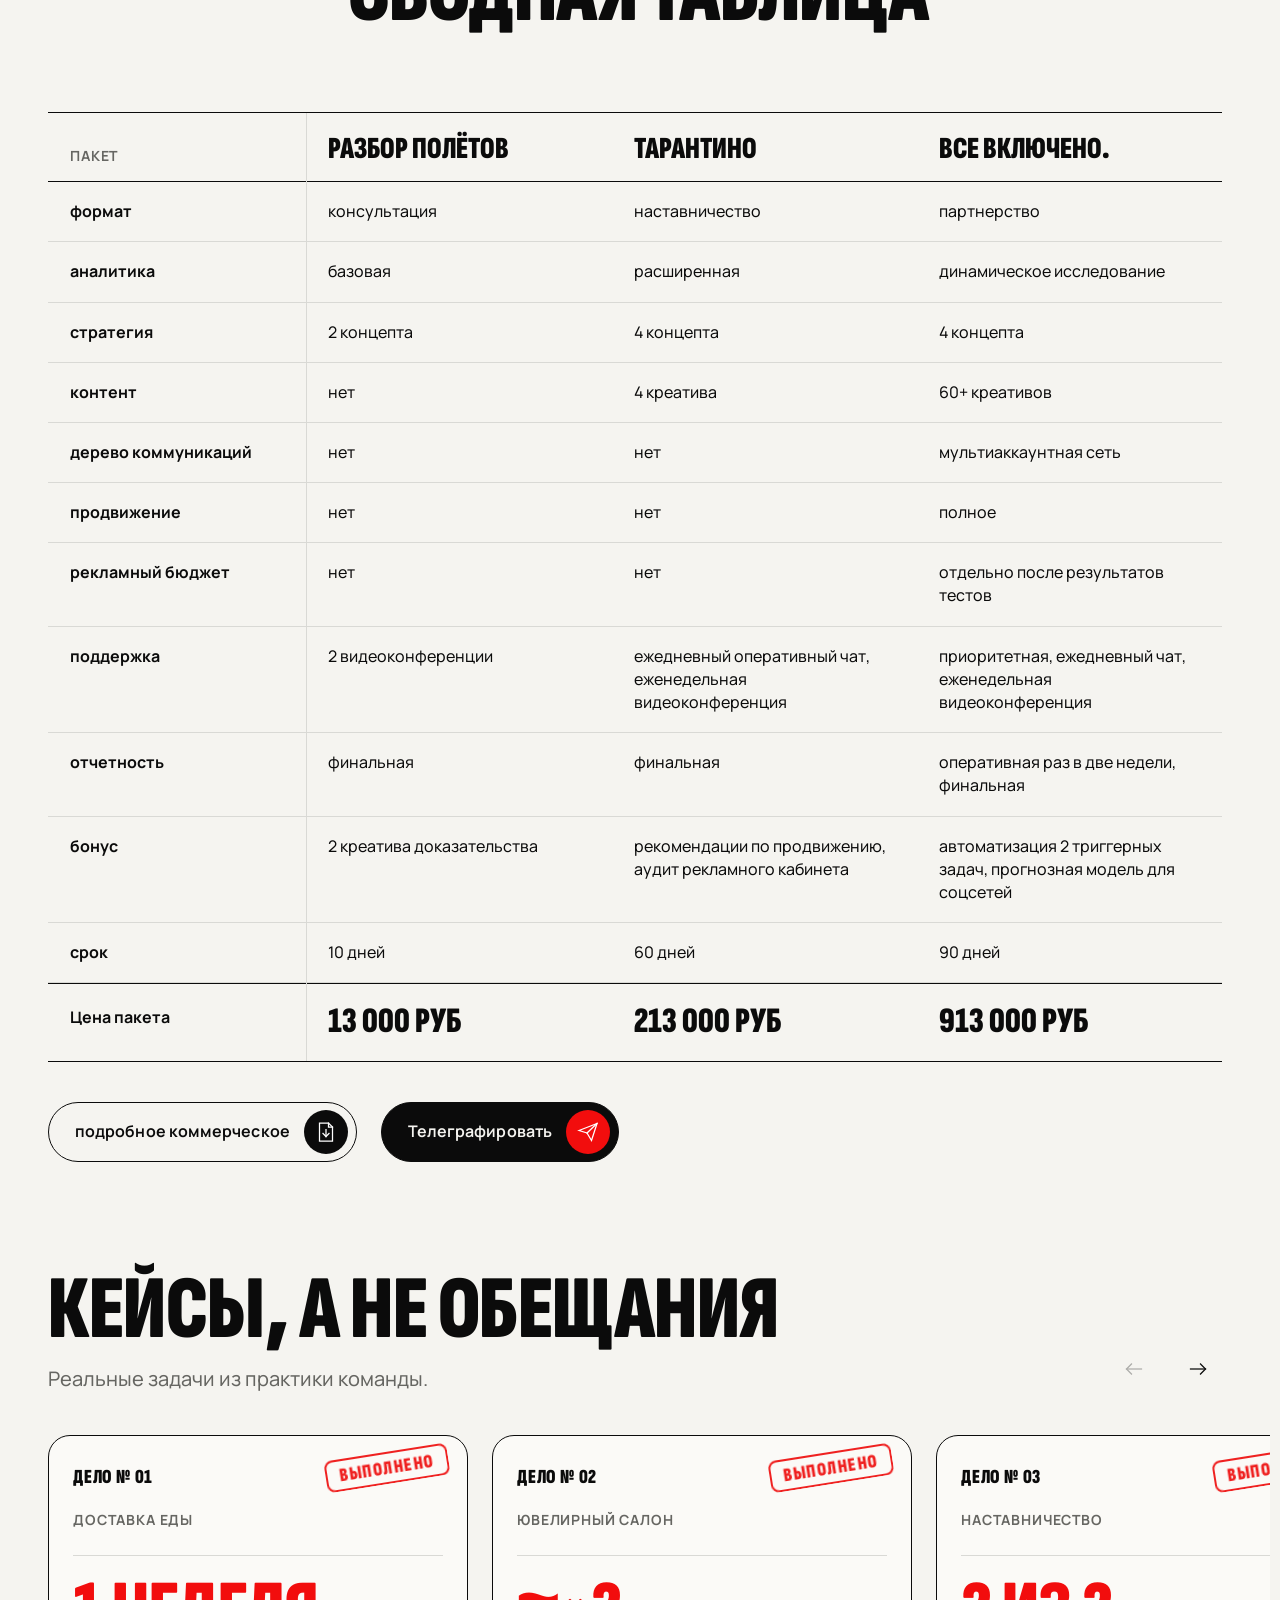
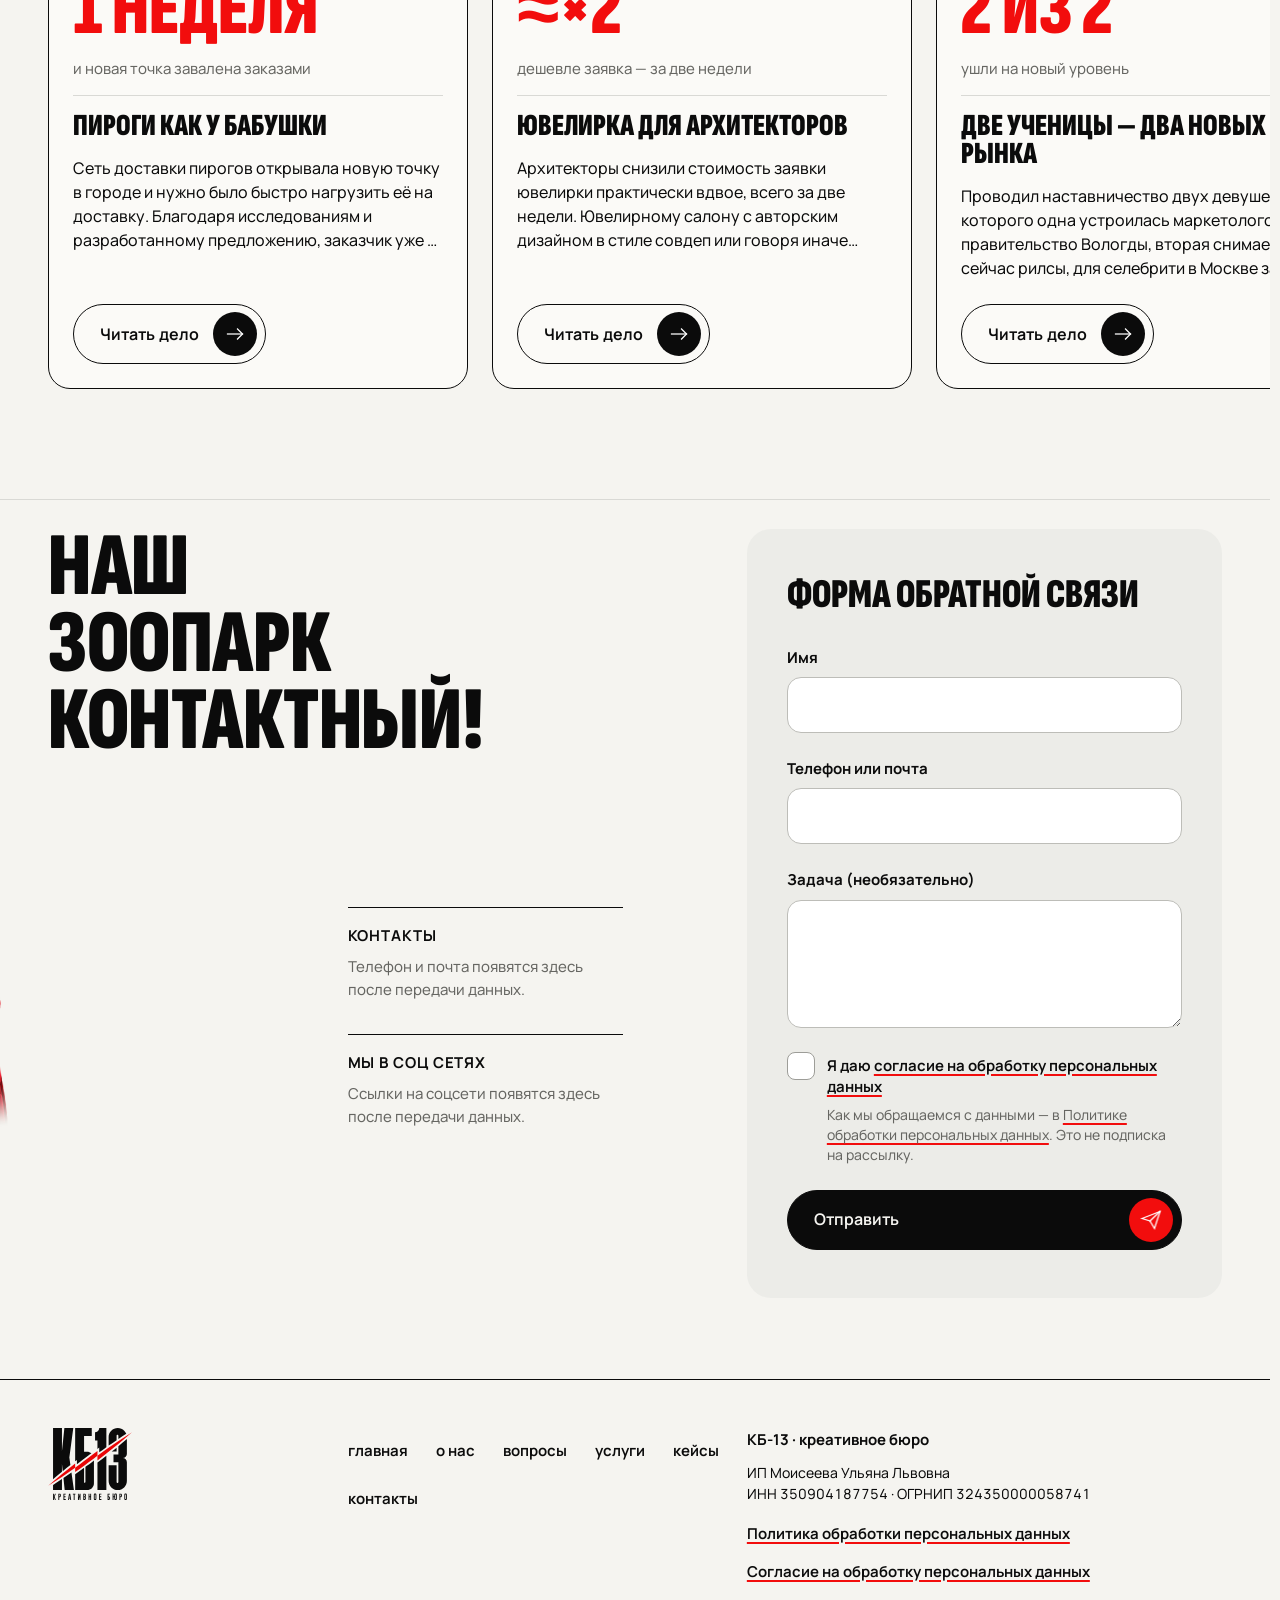
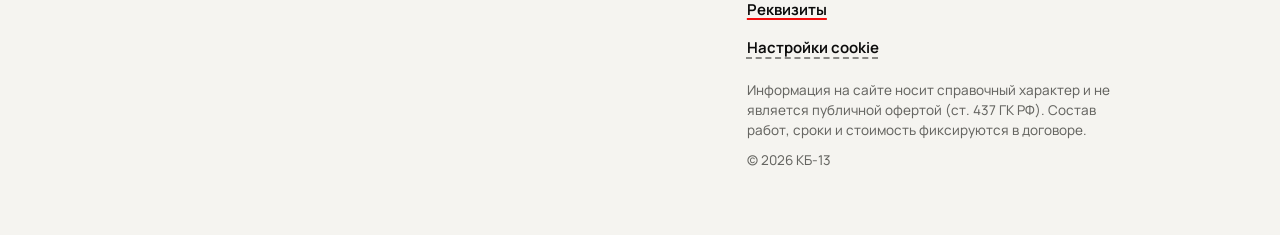
==== commit 2ee14643: "Документы по 152-ФЗ: политика, согласие и реквизиты ИП на отдельных страницах - privacy.html, consen" ====
--- a/index.html
+++ b/index.html
@@ -8,12 +8,12 @@
 <meta name="theme-color" content="#F5F4F0">
 <link rel="icon" href="assets/brand/icon.svg" type="image/svg+xml">
 <link rel="preload" as="image" href="assets/img/13-team-1-768.webp" imagesrcset="assets/img/13-team-1-768.webp 768w, assets/img/13-team-1.webp 1024w" imagesizes="(min-width: 900px) 40vw, 86vw" fetchpriority="high">
-<link rel="stylesheet" href="assets/css/fonts.css?v=mv542hyv">
-<link rel="stylesheet" href="assets/css/main.css?v=mv542hyv">
+<link rel="stylesheet" href="assets/css/fonts.css?v=mv5880s8">
+<link rel="stylesheet" href="assets/css/main.css?v=mv5880s8">
 <script>document.documentElement.className='js';</script>
 <script type="application/json" id="kb-talk">["Телеграфировать","Чат с КБ-13"]</script>
-<script type="application/json" id="kb-config">{"phone":null,"endpoints":{"lead":null,"contact":null,"checklist":null,"brief":null},"chat":{"provider":null}}</script>
-<script src="assets/js/site.js?v=mv542hyv" defer></script>
+<script type="application/json" id="kb-config">{"phone":null,"endpoints":{"lead":null,"contact":null,"checklist":null,"brief":null},"chat":{"provider":null},"analytics":{"_note":"Счётчики подключаются только после согласия посетителя в cookie-баннере: yandex_metrika_id — «аналитические», vk_pixel_id — «маркетинговые». null — счётчик не ставится.","yandex_metrika_id":null,"vk_pixel_id":null},"legal":{"revision":"12.10.2026","consent":"consent.html"}}</script>
+<script src="assets/js/site.js?v=mv5880s8" defer></script>
 </head>
 <body>
 <svg class="sprite" aria-hidden="true" focusable="false" xmlns="http://www.w3.org/2000/svg"><defs><symbol id="kb-contract-shield" viewBox="0 0 48 48"><g fill="none" stroke-width="2.5" stroke-linecap="square" stroke-linejoin="miter" stroke="currentColor"><path d="M24 6 39 11V23C39 31.5 32.6 38.4 24 42 15.4 38.4 9 31.5 9 23V11Z"/></g><g fill="none" stroke-width="2.5" stroke-linecap="square" stroke-linejoin="miter" class="i-accent"><path d="M16.5 24.5 22 30 31.5 19"/></g></symbol><symbol id="kb-new-angle" viewBox="0 0 48 48"><g fill="none" stroke-width="2.5" stroke-linecap="square" stroke-linejoin="miter" stroke="currentColor"><path d="M35.86 24.05A14 14 0 1 1 23.95 12.14"/></g><g fill="none" stroke-width="2.5" stroke-linecap="square" stroke-linejoin="miter" class="i-accent"><path d="M22 26 38 10"/><path d="M30 10H38V18"/></g></symbol><symbol id="kb-time" viewBox="0 0 48 48"><g fill="none" stroke-width="2.5" stroke-linecap="square" stroke-linejoin="miter" stroke="currentColor"><path d="M24 41A15 15 0 1 0 24 11 15 15 0 0 0 24 41Z"/><path d="M20 6H28"/><path d="M24 6V11"/></g><g fill="none" stroke-width="2.5" stroke-linecap="square" stroke-linejoin="miter" class="i-accent"><path d="M24 26 30.5 19.5"/></g></symbol><symbol id="kb-parallel" viewBox="0 0 48 48"><g fill="none" stroke-width="2.5" stroke-linecap="square" stroke-linejoin="miter" stroke="currentColor"><path d="M7 16H39"/><path d="M33 10 39 16 33 22"/></g><g fill="none" stroke-width="2.5" stroke-linecap="square" stroke-linejoin="miter" class="i-accent"><path d="M7 32H39"/><path d="M33 26 39 32 33 38"/></g></symbol><symbol id="kb-dialogue" viewBox="0 0 48 48"><g fill="none" stroke-width="2.5" stroke-linecap="square" stroke-linejoin="miter" stroke="currentColor"><path d="M7 9H41V33H21L13 40V33H7Z"/><path d="M14 17H34"/></g><g fill="none" stroke-width="2.5" stroke-linecap="square" stroke-linejoin="miter" class="i-accent"><path d="M14 25H26"/></g></symbol><symbol id="kb-results" viewBox="0 0 48 48"><g fill="none" stroke-width="2.5" stroke-linecap="square" stroke-linejoin="miter" stroke="currentColor"><path d="M6 41H42"/><path d="M10 41V31H16V41"/><path d="M21 41V25H27V41"/><path d="M32 41V17H38V41"/></g><g fill="none" stroke-width="2.5" stroke-linecap="square" stroke-linejoin="miter" class="i-accent"><path d="M9 22 18 15 25 18 36 8"/><path d="M30 8H36V14"/></g></symbol><symbol id="kb-phone" viewBox="0 0 48 48"><g fill="none" stroke-width="2.5" stroke-linecap="square" stroke-linejoin="miter" stroke="currentColor"><path d="M15 8 20 8 23 16 19 19.5C21 24 24 27 28.5 29L32 25 40 28V34C40 37.5 37.5 40 34 40 20 40 8 28 8 14 8 10.5 10.5 8 14 8Z"/></g><g fill="none" stroke-width="2.5" stroke-linecap="square" stroke-linejoin="miter" class="i-accent"><path d="M28 7A13 13 0 0 1 41 20"/><path d="M28 13A7 7 0 0 1 35 20"/></g></symbol><symbol id="kb-send" viewBox="0 0 48 48"><g fill="none" stroke-width="2.5" stroke-linecap="square" stroke-linejoin="miter" stroke="currentColor"><path d="M6 21 42 7 31 41 22 26Z"/></g><g fill="none" stroke-width="2.5" stroke-linecap="square" stroke-linejoin="miter" class="i-accent"><path d="M22 26 42 7"/></g></symbol><symbol id="kb-download" viewBox="0 0 48 48"><g fill="none" stroke-width="2.5" stroke-linecap="square" stroke-linejoin="miter" stroke="currentColor"><path d="M11 6H29L37 14V42H11Z"/><path d="M29 6V14H37"/></g><g fill="none" stroke-width="2.5" stroke-linecap="square" stroke-linejoin="miter" class="i-accent"><path d="M24 19V33"/><path d="M18 27 24 33 30 27"/></g></symbol><symbol id="kb-back-to-top" viewBox="0 0 48 48"><g fill="none" stroke-width="2.5" stroke-linecap="square" stroke-linejoin="miter" stroke="currentColor"><path d="M24 42V13"/><path d="M13 24 24 13 35 24"/></g><g fill="none" stroke-width="2.5" stroke-linecap="square" stroke-linejoin="miter" class="i-accent"><path d="M12 6H36"/></g></symbol><symbol id="kb-menu" viewBox="0 0 48 48"><g fill="none" stroke-width="2.5" stroke-linecap="square" stroke-linejoin="miter" stroke="currentColor"><path d="M8 13H40"/><path d="M8 24H40"/><path d="M8 35H28"/></g><g fill="none" stroke-width="2.5" stroke-linecap="square" stroke-linejoin="miter" class="i-accent"><path d="M32 35H40"/></g></symbol><symbol id="kb-close" viewBox="0 0 48 48"><g fill="none" stroke-width="2.5" stroke-linecap="square" stroke-linejoin="miter" stroke="currentColor"><path d="M12 12 36 36"/></g><g fill="none" stroke-width="2.5" stroke-linecap="square" stroke-linejoin="miter" class="i-accent"><path d="M36 12 12 36"/></g></symbol><symbol id="kb-plus" viewBox="0 0 48 48"><g fill="none" stroke-width="2.5" stroke-linecap="square" stroke-linejoin="miter" stroke="currentColor"><path d="M10 24H38"/></g><g fill="none" stroke-width="2.5" stroke-linecap="square" stroke-linejoin="miter" class="i-accent"><path d="M24 10V38"/></g></symbol><symbol id="kb-arrow-left" viewBox="0 0 48 48"><g fill="none" stroke-width="2.5" stroke-linecap="square" stroke-linejoin="miter" stroke="currentColor"><path d="M9 24H39"/><path d="M19 14 9 24 19 34"/></g></symbol><symbol id="kb-arrow-right" viewBox="0 0 48 48"><g fill="none" stroke-width="2.5" stroke-linecap="square" stroke-linejoin="miter" stroke="currentColor"><path d="M9 24H39"/><path d="M29 14 39 24 29 34"/></g></symbol><symbol id="kb-play" viewBox="0 0 48 48"><g fill="none" stroke-width="2.5" stroke-linecap="square" stroke-linejoin="miter" stroke="currentColor"><path d="M15 9 39 24 15 39Z"/></g></symbol><symbol id="kb-copy" viewBox="0 0 48 48"><g fill="none" stroke-width="2.5" stroke-linecap="square" stroke-linejoin="miter" stroke="currentColor"><path d="M16 16H38V42H16Z"/><path d="M10 34V6H32V10"/></g><g fill="none" stroke-width="2.5" stroke-linecap="square" stroke-linejoin="miter" class="i-accent"><path d="M22 29H32"/></g></symbol><symbol id="kb-bolt" viewBox="0 0 2000 1278.16"><path d="m4.33,1274.32c207.41-184.91,423.28-360.34,642.88-530.8v102.37C437.27,995.16,223.97,1139.77,4.93,1275.09c-1.64,1.04-3.29,2.04-4.93,3.06,1.44-1.29,2.89-2.58,4.33-3.84Z"/><path d="m1178.58,446.53v110.99c-27.94,21.23-55.92,42.39-83.92,63.47-22.41,16.9-44.81,33.75-67.24,50.56-44.95,33.31-89.98,66.53-135.13,99.62-10.9,7.99-21.83,15.97-32.75,23.94-70.46,51.47-141.19,102.59-212.34,153.16v-102.37c70.44-54.72,141.28-108.88,212.34-162.68,10.9-8.28,21.83-16.54,32.75-24.78,26.74-20.19,53.5-40.33,80.28-60.42,30.69-22.76,61.42-45.48,92.2-68.13,37.86-27.89,75.79-55.67,113.81-83.34Z"/><path d="m2000,0c-1.44,1.29-2.86,2.55-4.31,3.84-195.28,174.28-398.23,340.16-604.77,501.31-70.42,54.96-141.26,109.37-212.34,163.35v-110.99c70.44-51.27,141.19-102.13,212.34-152.42C1588.56,265.37,1789.33,130.04,1995.09,3.04c1.62-1.02,3.26-2.04,4.91-3.04Z"/></symbol><filter id="kb-lzblur" x="-20%" y="-20%" width="140%" height="140%"><feGaussianBlur stdDeviation="9"/></filter><filter id="kb-outline" x="-20%" y="-20%" width="140%" height="140%" color-interpolation-filters="sRGB"><feComponentTransfer in="SourceAlpha" result="a"><feFuncA type="table" tableValues="0 0 1 1"/></feComponentTransfer><feMorphology in="a" operator="dilate" radius="2.5" result="d"/><feGaussianBlur in="d" stdDeviation="0.7" result="ds"/><feFlood flood-color="#F20D0D"/><feComposite in2="ds" operator="in" result="ring"/><feGaussianBlur in="ring" stdDeviation="3.5" result="g1"/><feGaussianBlur in="ring" stdDeviation="11" result="g2"/><feMerge><feMergeNode in="g2"/><feMergeNode in="g1"/><feMergeNode in="ring"/></feMerge></filter></defs></svg>
@@ -308,14 +308,23 @@
           <p class="quiz__ct">Куда прислать предложение?</p>
           <div class="field">
             <label class="field__label" for="bf-name">Имя</label>
-            <input class="field__input" id="bf-name" name="name" type="text" autocomplete="name" required aria-describedby="bf-name-err">
+            <input class="ym-disable-keys ym-hide-content field__input" id="bf-name" name="name" type="text" autocomplete="name" required aria-describedby="bf-name-err">
             <p class="field__error" id="bf-name-err"></p>
           </div>
           <div class="field">
             <label class="field__label" for="bf-contact">Телефон или почта</label>
-            <input class="field__input" id="bf-contact" name="contact" type="text" autocomplete="email" inputmode="email" required data-validate="phone-or-email" aria-describedby="bf-contact-err">
+            <input class="ym-disable-keys ym-hide-content field__input" id="bf-contact" name="contact" type="text" autocomplete="email" inputmode="email" required data-validate="phone-or-email" aria-describedby="bf-contact-err">
             <p class="field__error" id="bf-contact-err"></p>
           </div>
+          <div class="consent">
+          <label class="consent__box" for="bf-pd">
+            <input class="consent__input" id="bf-pd" name="pd_consent" type="checkbox" value="yes" required aria-describedby="bf-pd-err">
+            <span class="consent__mark" aria-hidden="true"><svg viewBox="0 0 24 24" focusable="false"><path d="M5 12.5l4.5 4.5L19 7.5"/></svg></span>
+            <span class="consent__text">Я даю <a href="consent.html" target="_blank" rel="noopener">согласие на&nbsp;обработку персональных данных</a></span>
+          </label>
+          <p class="consent__note">Как мы обращаемся с&nbsp;данными&nbsp;— в&nbsp;<a href="privacy.html" target="_blank" rel="noopener">Политике обработки персональных данных</a>. Это не подписка на рассылку.</p>
+          <p class="field__error" id="bf-pd-err"></p>
+        </div>
           <div class="form__submit"><button class="btn btn--primary btn--wide" type="submit"><span class="btn__label">Отправить бриф</span><svg class="icon icon--send btn__icon" viewBox="0 0 48 48" aria-hidden="true" focusable="false"><g fill="none" stroke-width="2.5" stroke-linecap="square" stroke-linejoin="miter" stroke="currentColor"><path d="M6 21 42 7 31 41 22 26Z"/></g><g fill="none" stroke-width="2.5" stroke-linecap="square" stroke-linejoin="miter" class="i-accent"><path d="M22 26 42 7" pathLength="1"/></g></svg><span class="btn__arc" aria-hidden="true"></span></button></div>
           <p class="form__status" role="status" aria-live="polite"></p>
         </div>
@@ -506,17 +515,26 @@
         <h3 class="form__title" id="form-title" tabindex="-1">Форма обратной связи</h3>
         <div class="field">
           <label class="field__label" for="cf-name">Имя</label>
-          <input class="field__input" id="cf-name" name="name" type="text" autocomplete="name" required aria-describedby="cf-name-err">
+          <input class="ym-disable-keys ym-hide-content field__input" id="cf-name" name="name" type="text" autocomplete="name" required aria-describedby="cf-name-err">
           <p class="field__error" id="cf-name-err"></p>
         </div>
         <div class="field">
           <label class="field__label" for="cf-contact">Телефон или почта</label>
-          <input class="field__input" id="cf-contact" name="contact" type="text" autocomplete="email" inputmode="email" required data-validate="phone-or-email" aria-describedby="cf-contact-err">
+          <input class="ym-disable-keys ym-hide-content field__input" id="cf-contact" name="contact" type="text" autocomplete="email" inputmode="email" required data-validate="phone-or-email" aria-describedby="cf-contact-err">
           <p class="field__error" id="cf-contact-err"></p>
         </div>
         <div class="field">
           <label class="field__label" for="cf-task">Задача (необязательно)</label>
-          <textarea class="field__input field__input--area" id="cf-task" name="task" rows="4"></textarea>
+          <textarea class="ym-disable-keys ym-hide-content field__input field__input--area" id="cf-task" name="task" rows="4"></textarea>
+        </div>
+        <div class="consent">
+          <label class="consent__box" for="cf-pd">
+            <input class="consent__input" id="cf-pd" name="pd_consent" type="checkbox" value="yes" required aria-describedby="cf-pd-err">
+            <span class="consent__mark" aria-hidden="true"><svg viewBox="0 0 24 24" focusable="false"><path d="M5 12.5l4.5 4.5L19 7.5"/></svg></span>
+            <span class="consent__text">Я даю <a href="consent.html" target="_blank" rel="noopener">согласие на&nbsp;обработку персональных данных</a></span>
+          </label>
+          <p class="consent__note">Как мы обращаемся с&nbsp;данными&nbsp;— в&nbsp;<a href="privacy.html" target="_blank" rel="noopener">Политике обработки персональных данных</a>. Это не подписка на рассылку.</p>
+          <p class="field__error" id="cf-pd-err"></p>
         </div>
         <div class="form__submit">
           <button class="btn btn--primary btn--wide" type="submit"><span class="btn__label">Отправить</span><svg class="icon icon--send btn__icon" viewBox="0 0 48 48" aria-hidden="true" focusable="false"><g fill="none" stroke-width="2.5" stroke-linecap="square" stroke-linejoin="miter" stroke="currentColor"><path d="M6 21 42 7 31 41 22 26Z"/></g><g fill="none" stroke-width="2.5" stroke-linecap="square" stroke-linejoin="miter" class="i-accent"><path d="M22 26 42 7" pathLength="1"/></g></svg><span class="btn__arc" aria-hidden="true"></span></button>
@@ -536,8 +554,16 @@
       <ul><li><a href="#home">главная</a></li><li><a href="#about">о нас</a></li><li><a href="#questions">вопросы</a></li><li><a href="#services">услуги</a></li><li><a href="#cases">кейсы</a></li><li><a href="#contact">контакты</a></li></ul>
     </nav>
     <div class="site-footer__legal">
-      <p>КБ-13 · креативное бюро</p>
-      <p class="site-footer__muted">Реквизиты, политика конфиденциальности и согласие на рассылку будут опубликованы после утверждения текстов.</p>
+      <p class="site-footer__brand">КБ-13 · креативное бюро</p>
+      <p class="site-footer__op">ИП Моисеева Ульяна Львовна<br>ИНН&nbsp;350904187754 · ОГРНИП&nbsp;324350000058741</p>
+      <ul class="site-footer__docs">
+        <li><a href="privacy.html">Политика обработки персональных данных</a></li>
+        <li><a href="consent.html">Согласие на&nbsp;обработку персональных данных</a></li>
+        <li><a href="requisites.html">Реквизиты</a></li>
+        <li><button class="site-footer__cookie" type="button" data-cookie-open aria-controls="cookie-banner">Настройки cookie</button></li>
+      </ul>
+      <p class="site-footer__muted">Информация на&nbsp;сайте носит справочный характер и&nbsp;не является публичной офертой (ст. 437 ГК&nbsp;РФ). Состав работ, сроки и&nbsp;стоимость фиксируются в&nbsp;договоре.</p>
+      <p class="site-footer__muted">© 2026 КБ-13</p>
     </div>
   </div>
 </footer>
@@ -558,7 +584,7 @@
   <div class="chat__body">
     <p class="chat__state">Чат ещё не подключён: сообщения отсюда пока никуда не уходят. Оставьте контакт в форме обращения — это работает.</p>
     <label class="sr-only" for="chat-msg">Напишите сообщение</label>
-    <textarea class="field__input chat__input" id="chat-msg" rows="2" placeholder="Напишите сообщение" disabled></textarea>
+    <textarea class="ym-disable-keys ym-hide-content field__input chat__input" id="chat-msg" rows="2" placeholder="Напишите сообщение" disabled></textarea>
     <a class="btn btn--primary btn--wide" href="#contact" data-to-form><span class="btn__label">Перейти к форме</span><span class="btn__arc" aria-hidden="true"></span></a>
   </div>
 </div>
@@ -585,14 +611,23 @@
     </div>
     <div class="field">
       <label class="field__label" for="lf-name">Имя</label>
-      <input class="field__input" id="lf-name" name="name" type="text" autocomplete="name" required aria-describedby="lf-name-err">
+      <input class="ym-disable-keys ym-hide-content field__input" id="lf-name" name="name" type="text" autocomplete="name" required aria-describedby="lf-name-err">
       <p class="field__error" id="lf-name-err"></p>
     </div>
     <div class="field">
       <label class="field__label" for="lf-phone">Телефон</label>
-      <input class="field__input" id="lf-phone" name="phone" type="tel" autocomplete="tel" inputmode="tel" required data-validate="phone" aria-describedby="lf-phone-err">
+      <input class="ym-disable-keys ym-hide-content field__input" id="lf-phone" name="phone" type="tel" autocomplete="tel" inputmode="tel" required data-validate="phone" aria-describedby="lf-phone-err">
       <p class="field__error" id="lf-phone-err"></p>
     </div>
+    <div class="consent">
+          <label class="consent__box" for="lf-pd">
+            <input class="consent__input" id="lf-pd" name="pd_consent" type="checkbox" value="yes" required aria-describedby="lf-pd-err">
+            <span class="consent__mark" aria-hidden="true"><svg viewBox="0 0 24 24" focusable="false"><path d="M5 12.5l4.5 4.5L19 7.5"/></svg></span>
+            <span class="consent__text">Я даю <a href="consent.html" target="_blank" rel="noopener">согласие на&nbsp;обработку персональных данных</a></span>
+          </label>
+          <p class="consent__note">Как мы обращаемся с&nbsp;данными&nbsp;— в&nbsp;<a href="privacy.html" target="_blank" rel="noopener">Политике обработки персональных данных</a>. Это не подписка на рассылку.</p>
+          <p class="field__error" id="lf-pd-err"></p>
+        </div>
     <div class="form__submit"><button class="btn btn--primary btn--wide" type="submit"><span class="btn__label">Отправить заявку</span><svg class="icon icon--send btn__icon" viewBox="0 0 48 48" aria-hidden="true" focusable="false"><g fill="none" stroke-width="2.5" stroke-linecap="square" stroke-linejoin="miter" stroke="currentColor"><path d="M6 21 42 7 31 41 22 26Z"/></g><g fill="none" stroke-width="2.5" stroke-linecap="square" stroke-linejoin="miter" class="i-accent"><path d="M22 26 42 7" pathLength="1"/></g></svg><span class="btn__arc" aria-hidden="true"></span></button></div>
     <p class="form__status" role="status" aria-live="polite"></p>
   </form>
@@ -608,15 +643,42 @@
     <p class="modal__desc" id="checklist-desc">Пришлём чек-лист автоматически</p>
     <div class="field">
       <label class="field__label" for="ck-email">E-mail</label>
-      <input class="field__input" id="ck-email" name="email" type="email" autocomplete="email" inputmode="email" required data-validate="email" aria-describedby="ck-email-err">
+      <input class="ym-disable-keys ym-hide-content field__input" id="ck-email" name="email" type="email" autocomplete="email" inputmode="email" required data-validate="email" aria-describedby="ck-email-err">
       <p class="field__error" id="ck-email-err"></p>
     </div>
-    <p class="modal__consent">Здесь будет утверждённый текст согласия на рассылку со ссылкой на документ.</p>
+    <div class="consent">
+          <label class="consent__box" for="ck-pd">
+            <input class="consent__input" id="ck-pd" name="pd_consent" type="checkbox" value="yes" required aria-describedby="ck-pd-err">
+            <span class="consent__mark" aria-hidden="true"><svg viewBox="0 0 24 24" focusable="false"><path d="M5 12.5l4.5 4.5L19 7.5"/></svg></span>
+            <span class="consent__text">Я даю <a href="consent.html" target="_blank" rel="noopener">согласие на&nbsp;обработку персональных данных</a></span>
+          </label>
+          <p class="consent__note">Как мы обращаемся с&nbsp;данными&nbsp;— в&nbsp;<a href="privacy.html" target="_blank" rel="noopener">Политике обработки персональных данных</a>. Это не подписка на рассылку.</p>
+          <p class="field__error" id="ck-pd-err"></p>
+        </div>
     <div class="form__submit"><button class="btn btn--primary btn--wide" type="submit"><span class="btn__label">Получить чек-лист</span><svg class="icon icon--download btn__icon" viewBox="0 0 48 48" aria-hidden="true" focusable="false"><g fill="none" stroke-width="2.5" stroke-linecap="square" stroke-linejoin="miter" stroke="currentColor"><path d="M11 6H29L37 14V42H11Z"/><path d="M29 6V14H37"/></g><g fill="none" stroke-width="2.5" stroke-linecap="square" stroke-linejoin="miter" class="i-accent"><path d="M24 19V33" pathLength="1"/><path d="M18 27 24 33 30 27" pathLength="1"/></g></svg><span class="btn__arc" aria-hidden="true"></span></button></div>
     <p class="form__status" role="status" aria-live="polite"></p>
   </form>
 </dialog>
 
+<section class="cookies" id="cookie-banner" aria-labelledby="cookie-title" data-saved="Выбор сохранён" hidden>
+  <div class="cookies__main">
+    <p class="cookies__title" id="cookie-title"><svg class="cookies__bolt" viewBox="0 0 2000 1278.16" aria-hidden="true" focusable="false"><use href="#kb-bolt"/></svg>Про cookie</p>
+    <p class="cookies__text">Необходимые cookie нужны для работы сайта. Аналитические (Яндекс Метрика, Вебвизор) и&nbsp;маркетинговые (VK Pixel) включаем только с&nbsp;вашего согласия. <a href="privacy.html#privacy-8">Подробнее — в Политике</a>.</p>
+  </div>
+  <div class="cookies__prefs" id="cookie-prefs" data-cookie-prefs hidden>
+    <label class="cookies__opt"><input type="checkbox" checked disabled><span><b>Необходимые</b> всегда включены: работа сайта и&nbsp;сохранение вашего выбора</span></label>
+    <label class="cookies__opt"><input type="checkbox" name="analytics"><span><b>Аналитические</b> Яндекс Метрика и&nbsp;Вебвизор: статистика посещений и&nbsp;действий на&nbsp;сайте</span></label>
+    <label class="cookies__opt"><input type="checkbox" name="marketing"><span><b>Маркетинговые</b> VK Pixel: оценка эффективности рекламы</span></label>
+  </div>
+  <div class="cookies__actions">
+    <button class="btn btn--primary btn--small" type="button" data-cookie="all"><span class="btn__label">Принять все</span></button>
+    <button class="btn btn--ghost btn--small" type="button" data-cookie="necessary"><span class="btn__label">Только необходимые</span></button>
+    <button class="cookies__link" type="button" data-cookie="custom" aria-expanded="false" aria-controls="cookie-prefs">Настроить</button>
+    <button class="btn btn--primary btn--small" type="button" data-cookie="save" hidden><span class="btn__label">Сохранить выбор</span></button>
+  </div>
+  <p class="sr-only" role="status" data-cookie-status></p>
+</section>
+
 <noscript><style>.hero__slide{position:static!important;visibility:visible!important}.faq__a{grid-template-rows:1fr!important}</style></noscript>
 </body>
 </html>
--- a/assets/css/main.css
+++ b/assets/css/main.css
@@ -4065,3 +4065,760 @@
     transform: translate(1.2%, -3%) rotate(-1.2deg);
   }
 }
+
+/* =========================================================
+   ДОКУМЕНТЫ И СОГЛАСИЯ (152-ФЗ): галочка в формах, cookie-баннер,
+   подвал с реквизитами, страницы политики / согласия / реквизитов
+   ========================================================= */
+/* ---------- галочка согласия ---------- */
+.consent {
+  display: grid;
+  gap: 8px;
+}
+.consent__box {
+  position: relative;
+  display: grid;
+  grid-template-columns: 28px 1fr;
+  gap: 12px;
+  align-items: start;
+  font-size: 15px;
+  font-weight: 650;
+  line-height: 1.4;
+  cursor: pointer;
+}
+.consent__input {
+  position: absolute;
+  inset: 0 auto auto 0;
+  width: 28px;
+  height: 28px;
+  margin: 0;
+  opacity: 0;
+  cursor: pointer;
+}
+.consent__mark {
+  display: grid;
+  place-items: center;
+  width: 28px;
+  height: 28px;
+  border: 1.5px solid #9d9d98;
+  border-radius: 8px;
+  background: var(--white);
+  transition: background-color 0.18s var(--ease), border-color 0.18s var(--ease), box-shadow 0.18s var(--ease);
+}
+.consent__mark svg {
+  width: 18px;
+  height: 18px;
+  fill: none;
+  stroke: var(--white);
+  stroke-width: 3;
+  stroke-linecap: round;
+  stroke-linejoin: round;
+  stroke-dasharray: 24;
+  stroke-dashoffset: 24;
+  transition: stroke-dashoffset 0.22s var(--ease);
+}
+.consent__input:checked + .consent__mark {
+  background: var(--red);
+  border-color: var(--red);
+}
+.consent__input:checked + .consent__mark svg {
+  stroke-dashoffset: 0;
+}
+.consent__input:focus-visible + .consent__mark {
+  outline: 3px solid var(--red-deep);
+  outline-offset: 3px;
+}
+.consent__input[aria-invalid='true'] + .consent__mark {
+  border-color: var(--red-deep);
+  box-shadow: 0 0 0 3px rgba(229, 9, 20, 0.18);
+}
+@media (hover: hover) {
+  .consent__box:hover .consent__mark {
+    border-color: var(--ink);
+  }
+}
+.consent__text {
+  padding-top: 3px;
+}
+.consent a,
+.cookies a,
+.site-footer__docs a,
+.doc a {
+  color: inherit;
+  text-decoration: underline;
+  text-decoration-color: var(--red);
+  text-decoration-thickness: 1.5px;
+  text-underline-offset: 3px;
+}
+@media (hover: hover) {
+  .consent a:hover,
+  .cookies a:hover,
+  .site-footer__docs a:hover,
+  .doc a:hover {
+    color: var(--red-deep);
+  }
+}
+.consent__note {
+  padding-left: 40px;
+  font-size: 14px;
+  line-height: 1.45;
+  color: var(--text-2);
+}
+.consent .field__error {
+  padding-left: 40px;
+}
+.modal .consent__note {
+  font-size: 13.5px;
+}
+
+/* ---------- подвал: оператор и документы ---------- */
+.site-footer__legal {
+  gap: 10px;
+}
+.site-footer__brand {
+  font-weight: 700;
+}
+.site-footer__op {
+  font-size: 14px;
+  line-height: 1.5;
+  font-variant-numeric: tabular-nums;
+}
+.site-footer__docs {
+  display: grid;
+  gap: 2px;
+  margin-block: 2px 4px;
+}
+.site-footer__docs a,
+.site-footer__cookie {
+  display: inline-flex;
+  align-items: center;
+  min-height: 36px;
+  font-size: 15px;
+  font-weight: 650;
+}
+.site-footer__cookie {
+  padding: 0;
+  border: 0;
+  background: none;
+  text-decoration: underline dashed var(--muted);
+  text-decoration-thickness: 1.5px;
+  text-underline-offset: 4px;
+}
+@media (hover: hover) {
+  .site-footer__cookie:hover {
+    color: var(--red-deep);
+    text-decoration-color: var(--red);
+  }
+}
+.site-footer__muted {
+  font-size: 13.5px;
+  line-height: 1.5;
+}
+
+/* ---------- cookie-баннер ---------- */
+.cookies {
+  position: fixed;
+  z-index: 90;
+  left: 12px;
+  right: 12px;
+  bottom: calc(12px + env(safe-area-inset-bottom, 0px));
+  display: grid;
+  gap: 14px;
+  max-height: calc(100svh - 24px);
+  overflow-y: auto;
+  padding: 18px 18px 16px;
+  background: var(--paper);
+  border: 2px solid var(--ink);
+  border-radius: 20px;
+  box-shadow: 0 18px 50px rgba(11, 11, 11, 0.18), 6px 6px 0 var(--red);
+  opacity: 0;
+  transform: translateY(16px);
+  transition: opacity 0.32s var(--ease-out), transform 0.32s var(--ease-out);
+}
+.cookies.is-in {
+  opacity: 1;
+  transform: none;
+}
+.calm .cookies {
+  transition: none;
+}
+.cookies__main {
+  display: grid;
+  gap: 6px;
+}
+.cookies__title {
+  display: flex;
+  align-items: center;
+  gap: 10px;
+  font-family: var(--f-display);
+  font-weight: 900;
+  font-size: 30px;
+  line-height: 0.9;
+  text-transform: uppercase;
+}
+.cookies__bolt {
+  width: 34px;
+  height: auto;
+  fill: var(--red);
+  flex: none;
+}
+.cookies__text {
+  font-size: 15px;
+  line-height: 1.45;
+}
+.cookies__prefs {
+  display: grid;
+  gap: 10px;
+  padding: 12px 14px;
+  background: var(--white);
+  border-radius: 14px;
+}
+.cookies__opt {
+  display: grid;
+  grid-template-columns: 22px 1fr;
+  gap: 10px;
+  align-items: start;
+  font-size: 14px;
+  line-height: 1.4;
+  cursor: pointer;
+}
+.cookies__opt input {
+  width: 20px;
+  height: 20px;
+  margin: 1px 0 0;
+  accent-color: var(--red);
+  cursor: pointer;
+}
+.cookies__opt input:disabled {
+  cursor: default;
+}
+.cookies__opt b {
+  display: block;
+  font-size: 15px;
+}
+.cookies__actions {
+  display: flex;
+  flex-wrap: wrap;
+  align-items: center;
+  gap: 8px 10px;
+}
+.cookies__actions .btn {
+  flex: 1 1 auto;
+  min-height: 46px;
+  padding-inline: 18px;
+  justify-content: center;
+}
+.cookies__actions .btn--ghost {
+  border: 2px solid var(--ink);
+}
+.cookies__link {
+  min-height: 44px;
+  padding: 0 4px;
+  border: 0;
+  background: none;
+  font-size: 15px;
+  font-weight: 650;
+  text-decoration: underline dashed var(--muted);
+  text-decoration-thickness: 1.5px;
+  text-underline-offset: 4px;
+}
+@media (min-width: 640px) {
+  /* справа: на баннере слева внизу — «Свяжитесь со мной» и переключатель слайдов */
+  .cookies {
+    left: auto;
+    right: 20px;
+    bottom: calc(20px + env(safe-area-inset-bottom, 0px));
+    width: min(440px, calc(100vw - 40px));
+    padding: 22px 22px 18px;
+  }
+  .cookies__actions .btn {
+    flex: 0 1 auto;
+  }
+}
+
+/* ---------- страницы документов ---------- */
+.doc-page {
+  background: var(--paper);
+}
+.doc-top {
+  position: sticky;
+  top: 0;
+  z-index: 30;
+  background: rgba(245, 244, 240, 0.94);
+  border-bottom: 1px solid var(--line);
+  -webkit-backdrop-filter: blur(8px);
+  backdrop-filter: blur(8px);
+}
+.doc-top__row {
+  display: flex;
+  align-items: center;
+  gap: 12px 20px;
+  min-height: 64px;
+  flex-wrap: wrap;
+  padding-block: 8px;
+}
+.doc-top__logo {
+  display: block;
+  height: 44px;
+  flex: none;
+}
+.doc-top__logo .logo {
+  height: 100%;
+  width: auto;
+}
+.doc-tabs {
+  order: 3;
+  width: 100%;
+  overflow-x: auto;
+  scrollbar-width: none;
+}
+.doc-tabs ul {
+  display: flex;
+  gap: 6px;
+}
+.doc-tabs a {
+  display: inline-flex;
+  align-items: center;
+  min-height: 40px;
+  padding: 0 16px;
+  border: 1.5px solid var(--ink);
+  border-radius: 999px;
+  font-size: 15px;
+  font-weight: 650;
+  text-decoration: none;
+  white-space: nowrap;
+  transition: background-color 0.2s var(--ease), color 0.2s var(--ease);
+}
+.doc-tabs a[aria-current='page'] {
+  background: var(--ink);
+  color: var(--paper);
+}
+@media (hover: hover) {
+  .doc-tabs a:not([aria-current]):hover {
+    background: var(--white);
+    border-color: var(--red);
+  }
+}
+.doc-top__back {
+  display: inline-flex;
+  align-items: center;
+  gap: 8px;
+  min-height: 44px;
+  margin-left: auto;
+  font-size: 15px;
+  font-weight: 700;
+  text-decoration: none;
+}
+.doc-top__back .icon {
+  width: 22px;
+  height: 22px;
+  color: var(--red);
+}
+@media (hover: hover) {
+  .doc-top__back:hover span {
+    text-decoration: underline;
+    text-decoration-color: var(--red);
+    text-underline-offset: 4px;
+  }
+}
+@media (min-width: 900px) {
+  .doc-top__row {
+    flex-wrap: nowrap;
+    min-height: 76px;
+  }
+  .doc-top__logo {
+    height: 52px;
+  }
+  .doc-tabs {
+    order: 0;
+    width: auto;
+    margin-inline: auto;
+  }
+  .doc-top__back {
+    margin-left: 0;
+  }
+}
+
+.doc {
+  padding-block: var(--s5) var(--s8);
+}
+.doc__grid {
+  display: grid;
+  gap: var(--s4);
+}
+.doc__head {
+  position: relative;
+  display: grid;
+  gap: 10px;
+  padding-bottom: var(--s4);
+  border-bottom: 2px solid var(--ink);
+}
+.doc__eyebrow {
+  font-size: 14px;
+  font-weight: 700;
+  letter-spacing: 0.08em;
+  text-transform: uppercase;
+  color: var(--red-deep);
+}
+.doc__title {
+  max-width: 15ch;
+  font-size: clamp(46px, 11vw, 112px);
+  line-height: 0.88;
+  overflow-wrap: anywhere;
+  hyphens: manual;
+}
+.doc__sub {
+  font-size: var(--t-lead);
+  font-weight: 650;
+  line-height: 1.35;
+}
+.doc__rev {
+  font-size: 14px;
+  color: var(--text-2);
+  font-variant-numeric: tabular-nums;
+}
+.doc__bolt {
+  position: absolute;
+  right: 0;
+  top: 0;
+  width: clamp(64px, 14vw, 150px);
+  height: auto;
+  fill: var(--red);
+  transform: rotate(-8deg);
+  pointer-events: none;
+}
+.doc__toc {
+  display: grid;
+  gap: 10px;
+  align-self: start;
+}
+.doc__toc-t {
+  font-size: 14px;
+  font-weight: 700;
+  letter-spacing: 0.08em;
+  text-transform: uppercase;
+}
+.doc__toc ol {
+  display: grid;
+  gap: 2px;
+}
+.doc__toc a {
+  display: grid;
+  grid-template-columns: 30px 1fr;
+  gap: 6px;
+  padding: 6px 0;
+  font-size: 15px;
+  font-weight: 600;
+  line-height: 1.35;
+  text-decoration: none;
+}
+.doc__toc a span {
+  font-family: var(--f-display);
+  font-weight: 900;
+  font-size: 20px;
+  line-height: 1;
+  color: var(--red);
+}
+@media (hover: hover) {
+  .doc__toc a:hover {
+    color: var(--red-deep);
+  }
+}
+.doc__body {
+  display: grid;
+  gap: var(--s5);
+  max-width: 74ch;
+  font-size: 17px;
+  line-height: 1.62;
+}
+.doc__sec {
+  display: grid;
+  gap: 14px;
+  scroll-margin-top: 140px;
+}
+.doc__h {
+  display: grid;
+  grid-template-columns: auto 1fr;
+  gap: 14px;
+  align-items: baseline;
+  font-family: var(--f-display);
+  font-weight: 900;
+  font-size: clamp(30px, 6.4vw, 44px);
+  line-height: 0.95;
+  text-transform: uppercase;
+  scroll-margin-top: 140px;
+}
+.doc__hn {
+  display: inline-grid;
+  place-items: center;
+  min-width: 1.15em;
+  height: 1.15em;
+  padding: 0 0.12em;
+  border-radius: 999px;
+  background: var(--red);
+  color: var(--white);
+  font-size: 0.82em;
+  line-height: 1;
+  transform: translateY(-0.04em);
+}
+.doc__body p {
+  text-wrap: pretty;
+}
+.doc__n {
+  font-weight: 800;
+  color: var(--red-deep);
+  font-variant-numeric: tabular-nums;
+}
+.doc__lead {
+  font-size: var(--t-lead);
+  font-weight: 600;
+  line-height: 1.5;
+  padding: var(--s3);
+  background: var(--white);
+  border-left: 4px solid var(--red);
+  border-radius: 0 14px 14px 0;
+}
+.doc__list {
+  display: grid;
+  gap: 8px;
+}
+.doc__list li {
+  position: relative;
+  padding-left: 28px;
+}
+.doc__list li::before {
+  content: '';
+  position: absolute;
+  left: 4px;
+  top: 0.62em;
+  width: 12px;
+  height: 7px;
+  background: var(--red);
+  clip-path: polygon(0 0, 100% 35%, 45% 50%, 100% 100%, 0 62%, 52% 46%);
+}
+.doc__note {
+  font-size: 15px;
+  color: var(--text-2);
+}
+/* таблица сервисов: на телефоне — карточки */
+.doc__table {
+  overflow-x: auto;
+  border: 1.5px solid var(--ink);
+  border-radius: 14px;
+  background: var(--white);
+}
+.doc__table table {
+  width: 100%;
+  border-collapse: collapse;
+  font-size: 15px;
+  line-height: 1.45;
+}
+.doc__table th,
+.doc__table td {
+  padding: 12px 14px;
+  text-align: left;
+  vertical-align: top;
+  border-bottom: 1px solid var(--line);
+}
+.doc__table thead th {
+  background: var(--ink);
+  color: var(--paper);
+  font-size: 13px;
+  letter-spacing: 0.06em;
+  text-transform: uppercase;
+}
+.doc__table tbody th {
+  font-weight: 800;
+  white-space: nowrap;
+}
+.doc__table tbody tr:last-child > * {
+  border-bottom: 0;
+}
+@media (max-width: 719px) {
+  .doc__table thead {
+    position: absolute;
+    width: 1px;
+    height: 1px;
+    overflow: hidden;
+    clip: rect(0 0 0 0);
+  }
+  .doc__table tr,
+  .doc__table th,
+  .doc__table td {
+    display: block;
+  }
+  .doc__table tbody tr {
+    padding: 6px 0;
+    border-bottom: 1.5px solid var(--ink);
+  }
+  .doc__table tbody tr:last-child {
+    border-bottom: 0;
+  }
+  .doc__table tbody th {
+    padding-bottom: 4px;
+    font-size: 17px;
+    white-space: normal;
+    border: 0;
+  }
+  .doc__table td {
+    padding-block: 4px 8px;
+    border: 0;
+  }
+  .doc__table td::before {
+    content: attr(data-label);
+    display: block;
+    font-size: 12px;
+    font-weight: 700;
+    letter-spacing: 0.06em;
+    text-transform: uppercase;
+    color: var(--text-2);
+  }
+}
+/* реквизиты */
+.req {
+  display: grid;
+  border-top: 2px solid var(--ink);
+}
+.req__row {
+  display: grid;
+  gap: 2px;
+  padding: 14px 0;
+  border-bottom: 1px solid var(--line);
+}
+.req dt {
+  font-size: 13px;
+  font-weight: 700;
+  letter-spacing: 0.06em;
+  text-transform: uppercase;
+  color: var(--text-2);
+}
+.req dd {
+  font-size: 18px;
+  font-weight: 650;
+  font-variant-numeric: tabular-nums;
+  overflow-wrap: anywhere;
+}
+.req__actions {
+  display: flex;
+  flex-wrap: wrap;
+  gap: 12px;
+}
+@media (min-width: 720px) {
+  .req__row {
+    grid-template-columns: 240px 1fr;
+    gap: 24px;
+    align-items: baseline;
+  }
+}
+@media (min-width: 1024px) {
+  .doc {
+    padding-block: var(--s8) var(--s10);
+  }
+  .doc__grid {
+    grid-template-columns: minmax(220px, 300px) minmax(0, 1fr);
+    column-gap: clamp(40px, 5vw, 88px);
+    row-gap: var(--s6);
+  }
+  .doc__head {
+    grid-column: 1 / -1;
+  }
+  .doc__toc {
+    position: sticky;
+    top: 104px;
+    max-height: calc(100vh - 128px);
+    overflow-y: auto;
+  }
+  .doc__body {
+    grid-column: 2;
+  }
+  .doc:not(.doc--privacy) .doc__body {
+    grid-column: 1 / -1;
+    max-width: 80ch;
+  }
+}
+.doc-page .site-footer {
+  border-top: 2px solid var(--ink);
+}
+
+/* документ внутри одного файла (готовое/): показывается вместо страницы */
+.docview {
+  position: relative;
+  z-index: 5;
+  background: var(--paper);
+  min-height: 100vh;
+}
+.doc-open body > :not(.docview):not(.cookies):not(.sprite):not(script):not(dialog) {
+  display: none !important;
+}
+
+@media print {
+  .doc-top,
+  .doc__toc,
+  .doc__bolt,
+  .req__actions,
+  .cookies,
+  .doc-page .site-footer {
+    display: none !important;
+  }
+  .doc__grid {
+    display: block;
+  }
+  .doc__body {
+    max-width: none;
+    font-size: 11.5pt;
+  }
+  .doc__hn {
+    background: none;
+    color: inherit;
+  }
+}
+/* телефон: баннер ниже, кнопки в один ряд */
+@media (max-width: 639px) {
+  .cookies {
+    gap: 10px;
+    padding: 14px 16px 10px;
+    border-radius: 18px;
+    box-shadow: 0 14px 40px rgba(11, 11, 11, 0.18), 4px 4px 0 var(--red);
+  }
+  .cookies__title {
+    font-size: 24px;
+  }
+  .cookies__bolt {
+    width: 28px;
+  }
+  .cookies__text {
+    font-size: 14px;
+    line-height: 1.4;
+  }
+  .cookies__actions {
+    display: grid;
+    grid-template-columns: 1fr 1fr;
+    gap: 8px;
+  }
+  .cookies__actions .btn {
+    min-height: 44px;
+    padding-inline: 10px;
+    font-size: 14px;
+  }
+  .cookies__actions .btn[data-cookie='save'] {
+    grid-column: 1 / -1;
+  }
+  .cookies__link {
+    grid-column: 1 / -1;
+    min-height: 34px;
+    font-size: 14px;
+  }
+  .doc-tabs a {
+    padding: 0 13px;
+    font-size: 14.5px;
+  }
+}
+@media (min-width: 1024px) {
+  .doc__title {
+    max-width: 22ch;
+    font-size: clamp(72px, 7.4vw, 108px);
+  }
+}
+.doc .req {
+  border-top: 0;
+}
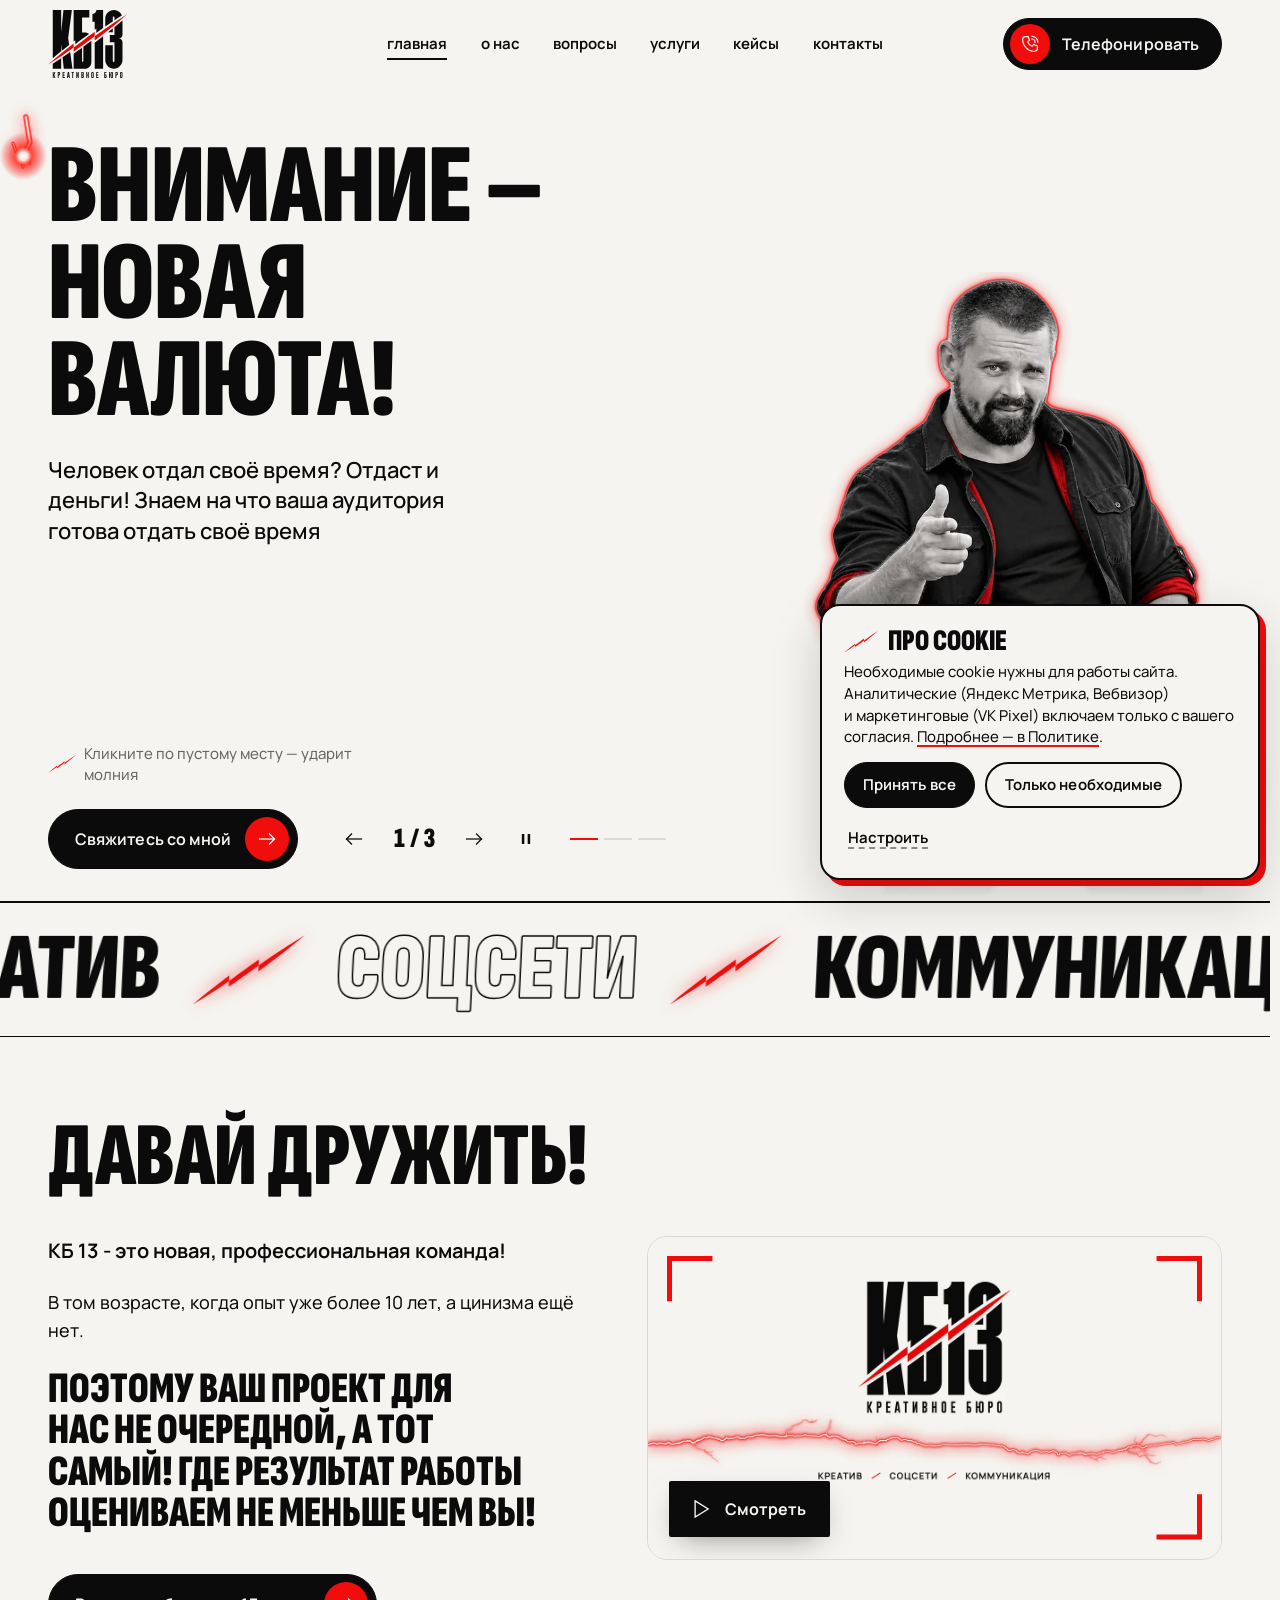
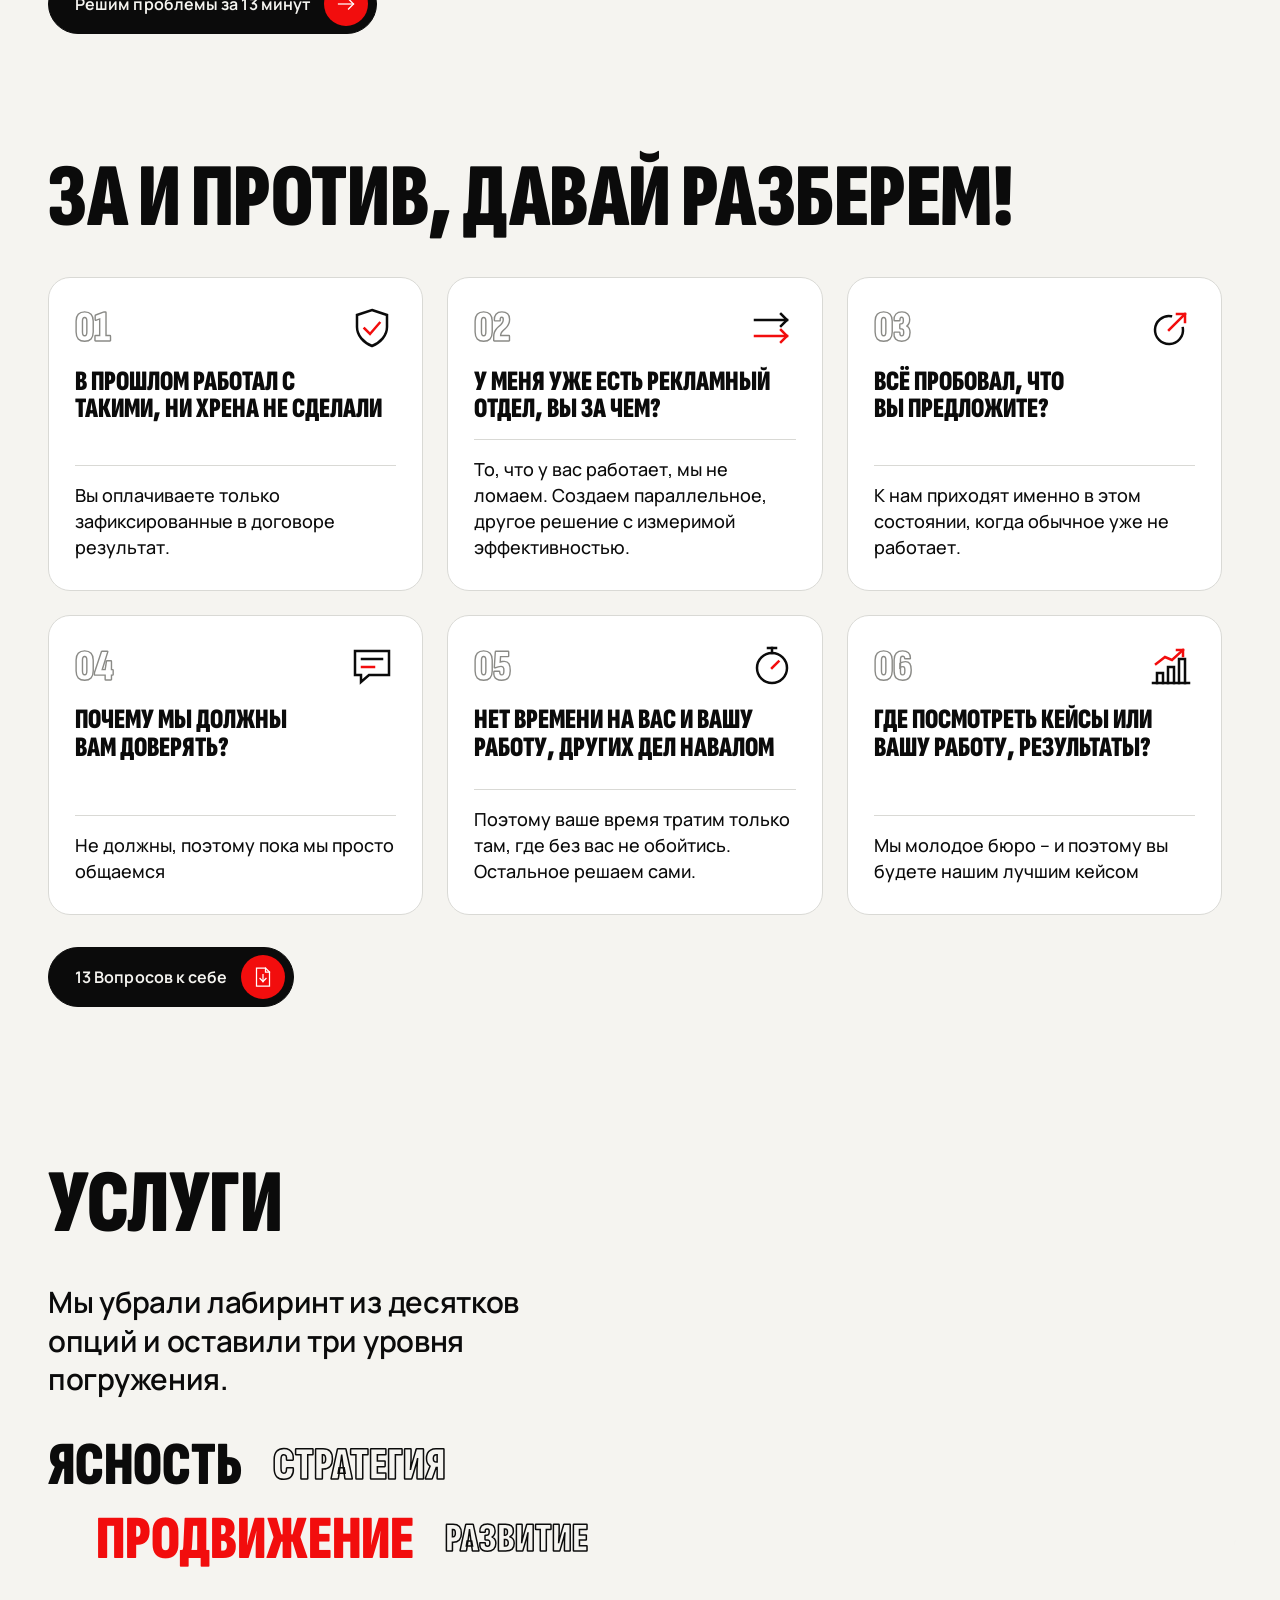
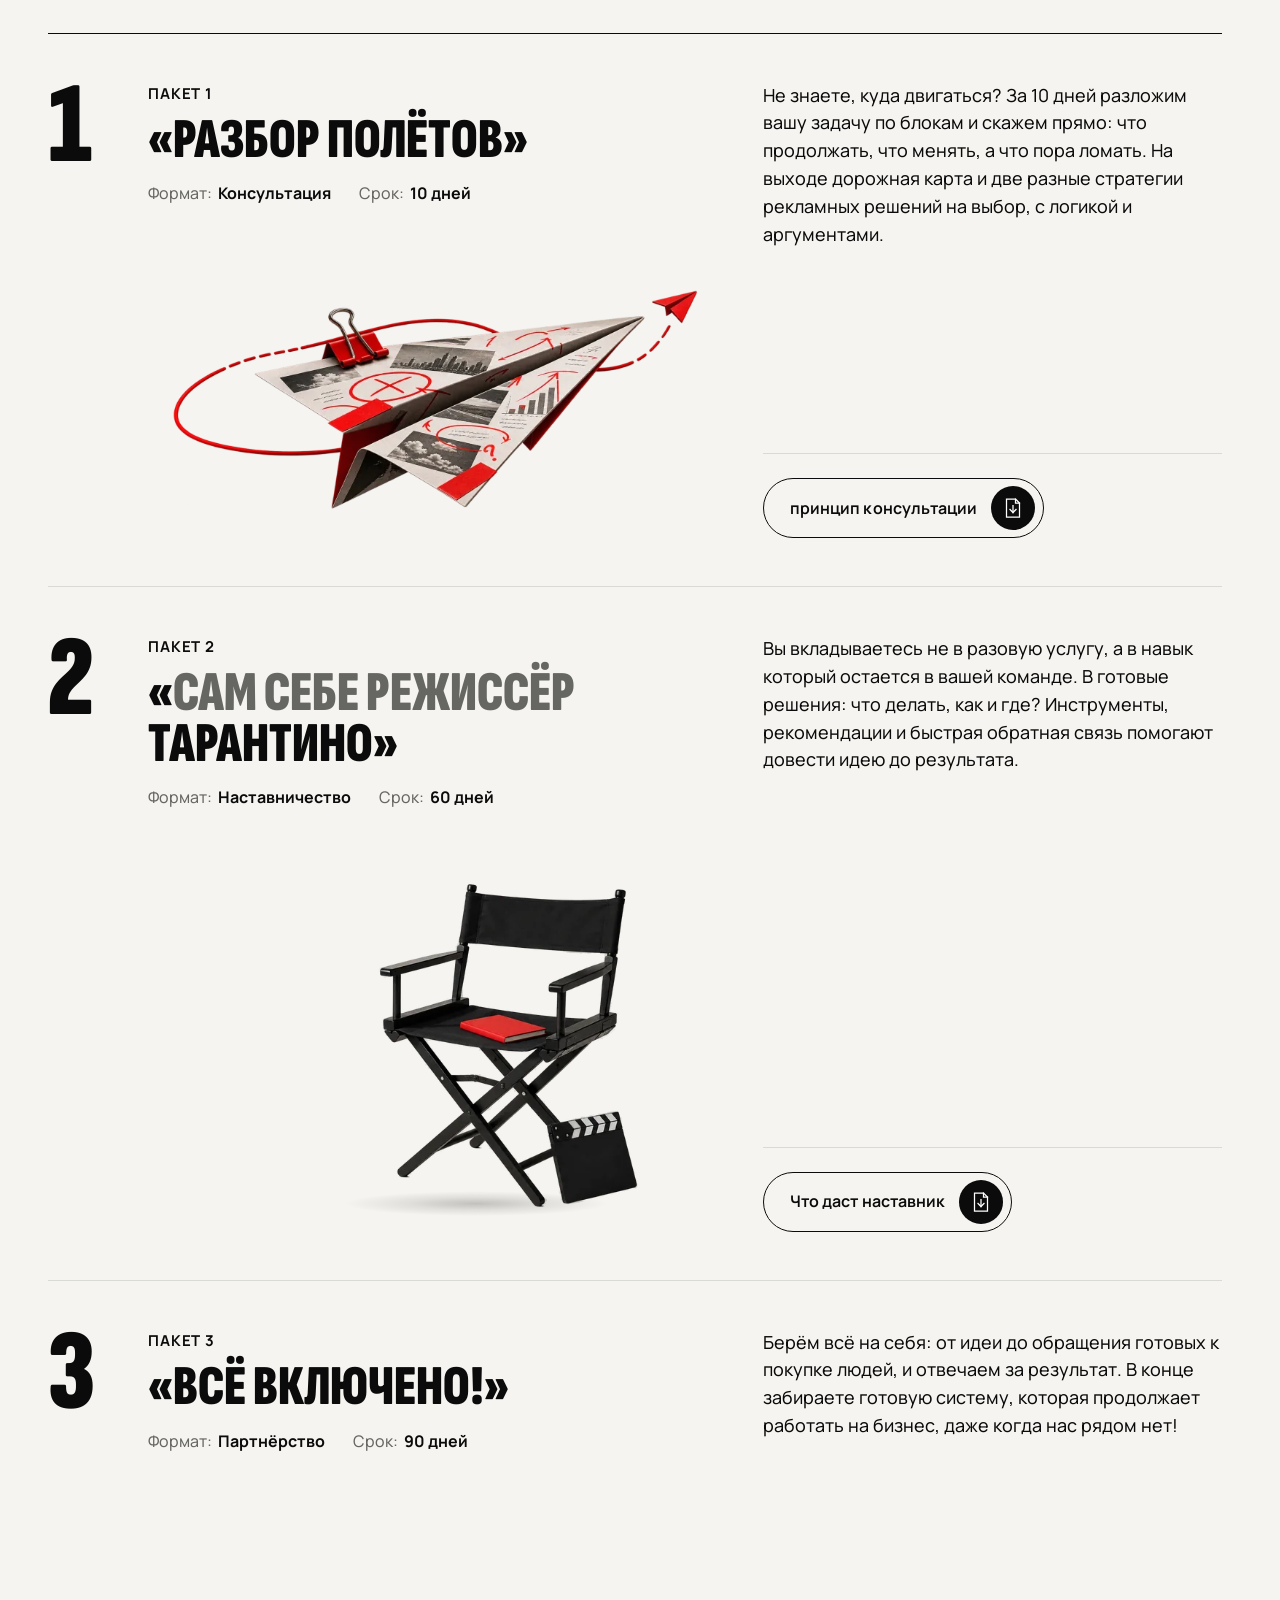
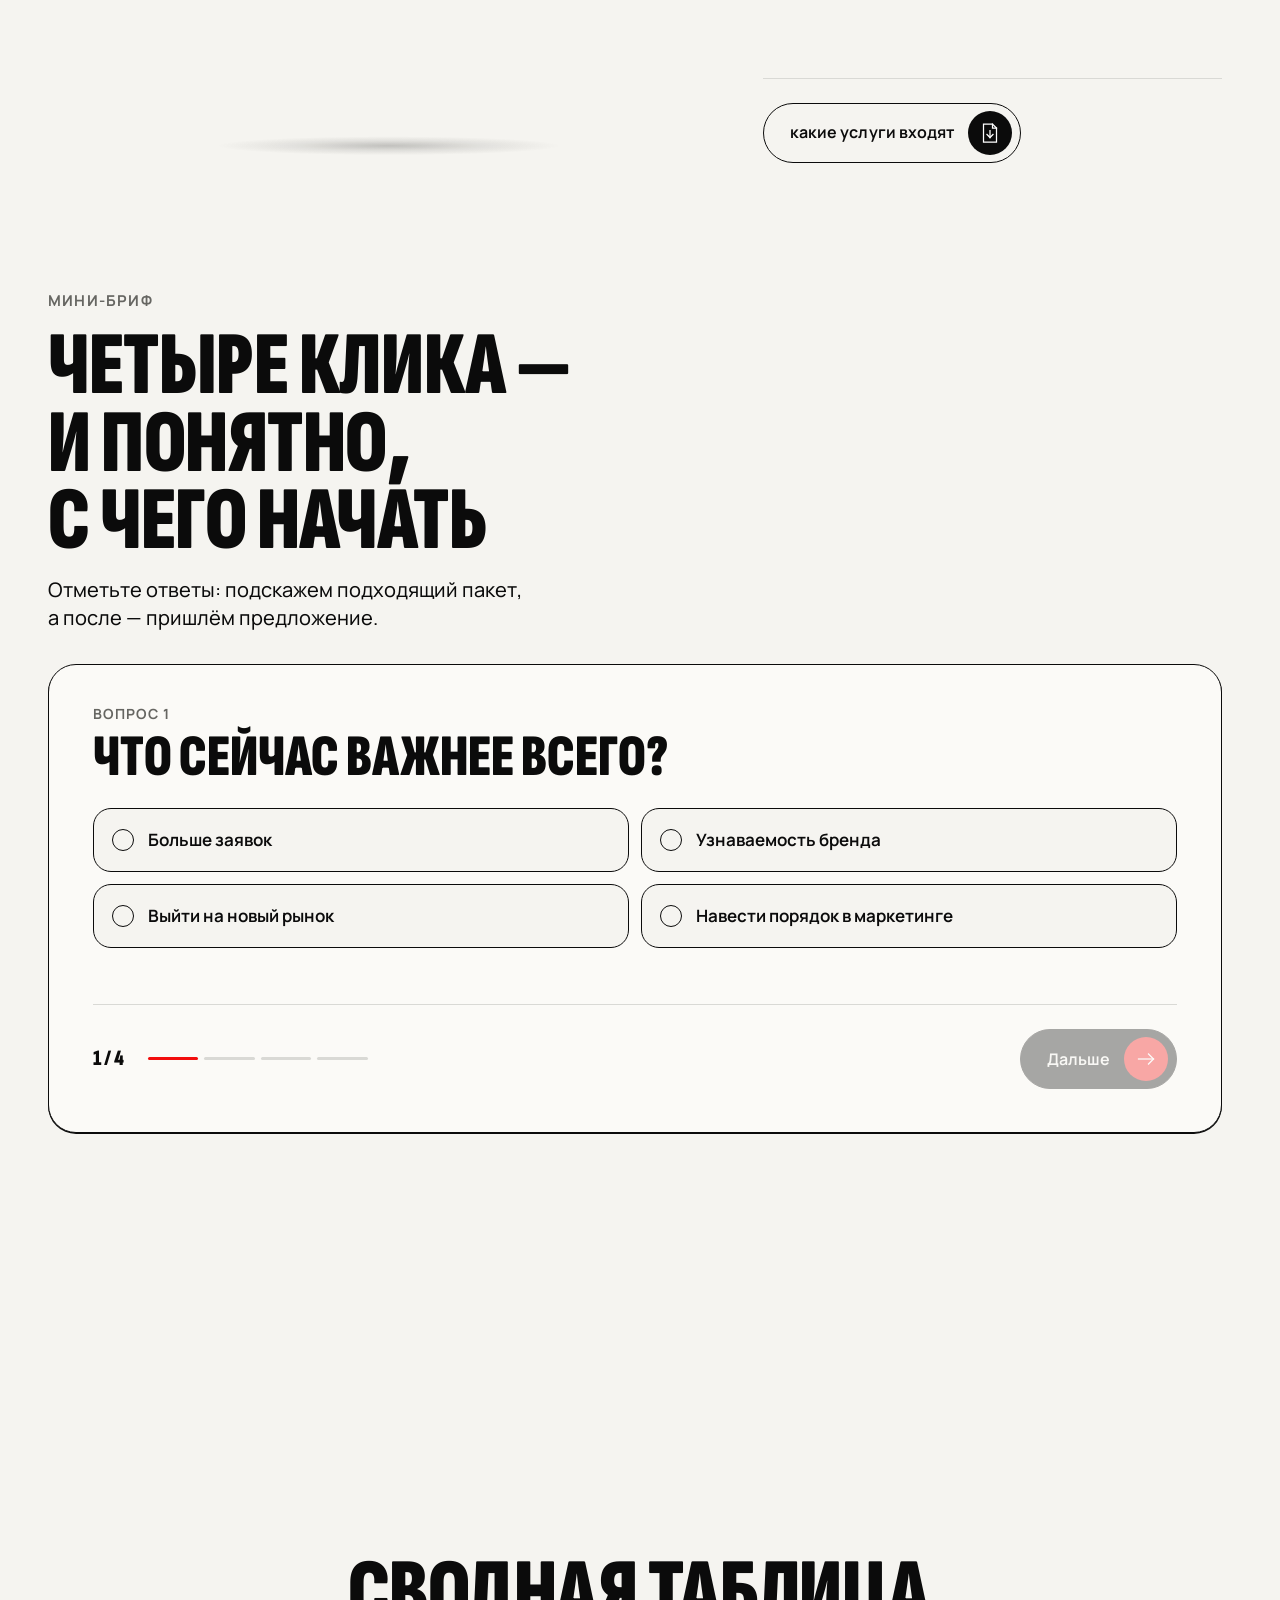
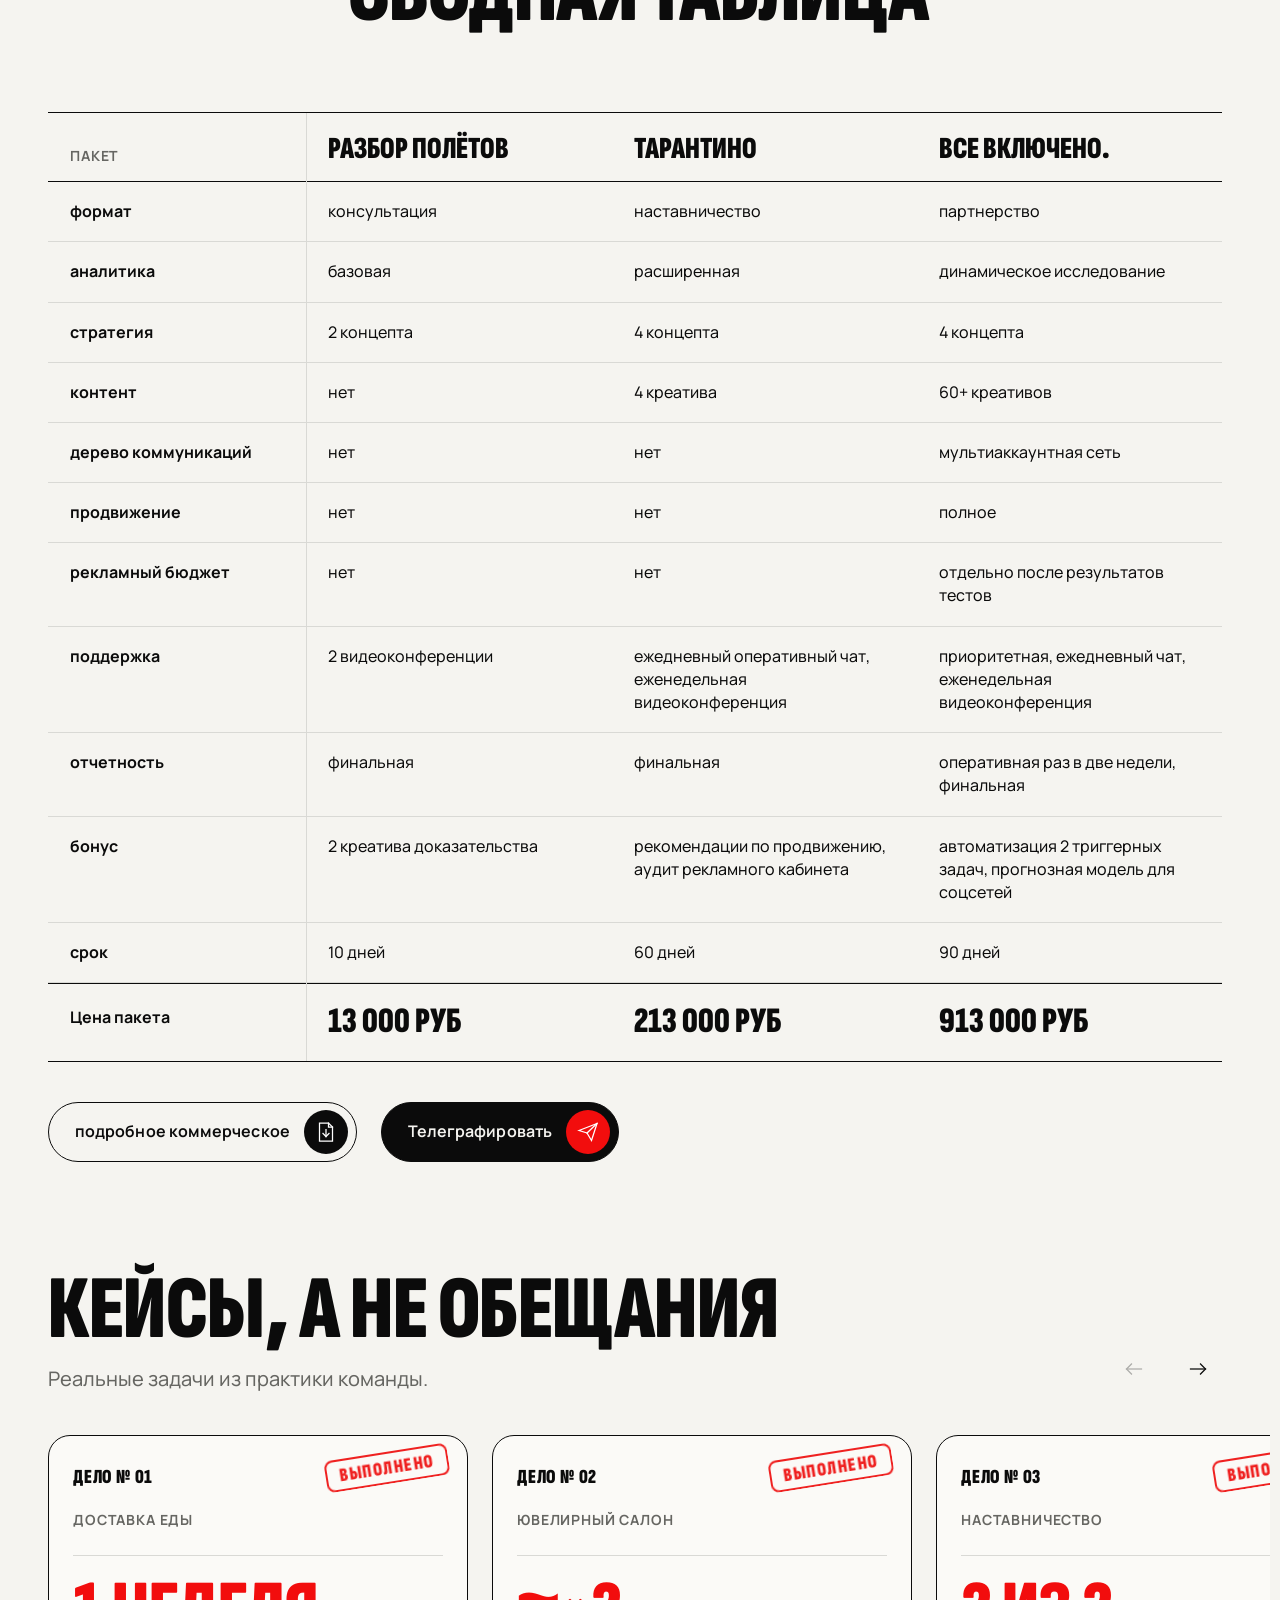
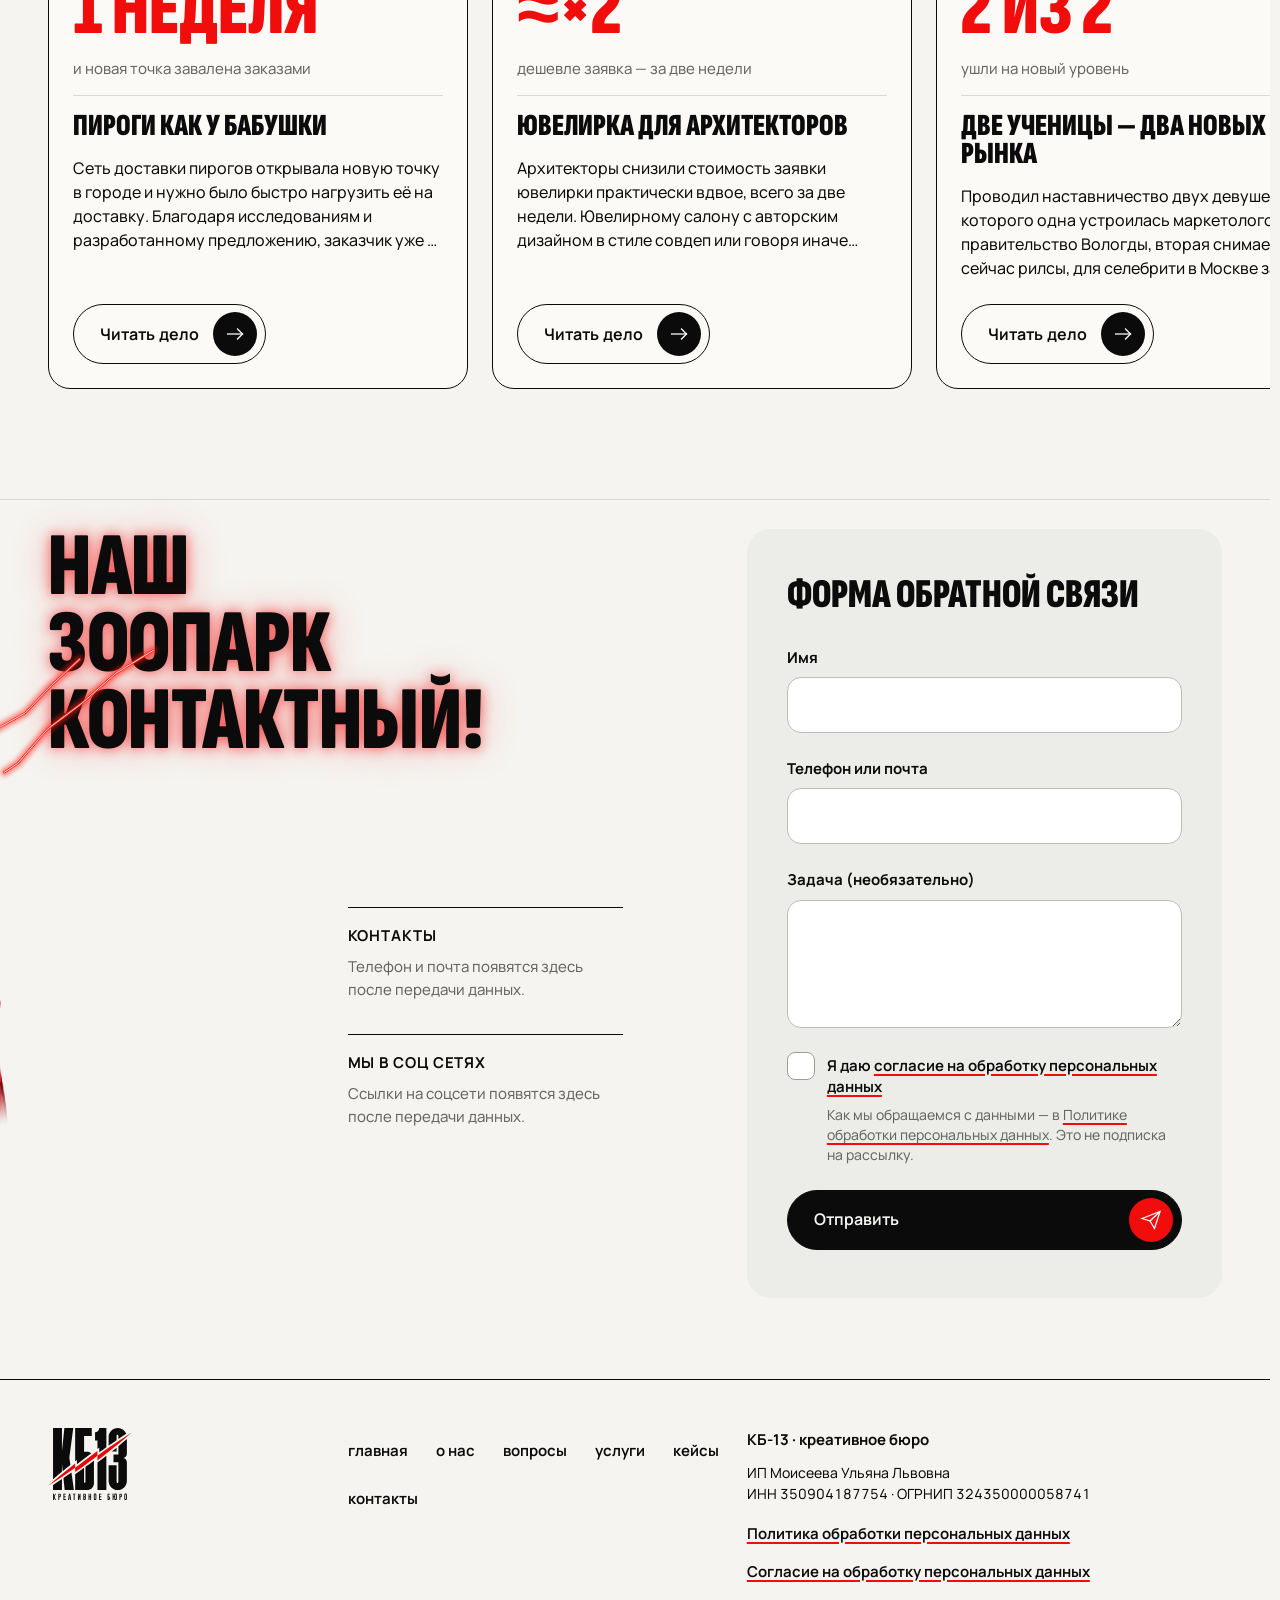
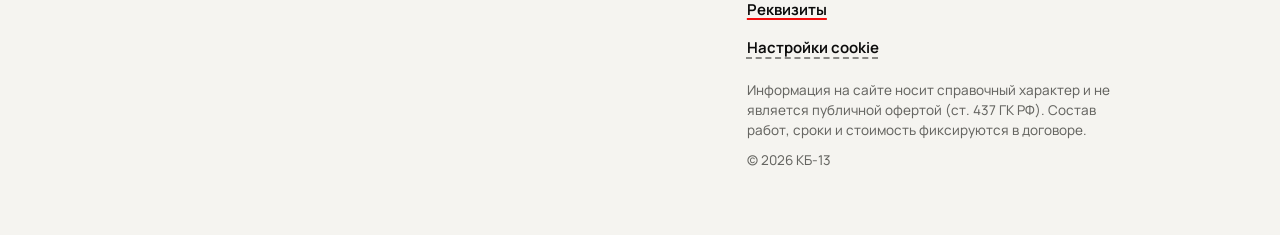
==== commit f773c934: "Лазеры из глаз без задержки: люди въезжают при появлении, лучи бьют через 0,5 с Было: человек ждал к" ====
--- a/index.html
+++ b/index.html
@@ -8,12 +8,12 @@
 <meta name="theme-color" content="#F5F4F0">
 <link rel="icon" href="assets/brand/icon.svg" type="image/svg+xml">
 <link rel="preload" as="image" href="assets/img/13-team-1-768.webp" imagesrcset="assets/img/13-team-1-768.webp 768w, assets/img/13-team-1.webp 1024w" imagesizes="(min-width: 900px) 40vw, 86vw" fetchpriority="high">
-<link rel="stylesheet" href="assets/css/fonts.css?v=mv5880s8">
-<link rel="stylesheet" href="assets/css/main.css?v=mv5880s8">
+<link rel="stylesheet" href="assets/css/fonts.css?v=mv58l0ap">
+<link rel="stylesheet" href="assets/css/main.css?v=mv58l0ap">
 <script>document.documentElement.className='js';</script>
 <script type="application/json" id="kb-talk">["Телеграфировать","Чат с КБ-13"]</script>
 <script type="application/json" id="kb-config">{"phone":null,"endpoints":{"lead":null,"contact":null,"checklist":null,"brief":null},"chat":{"provider":null},"analytics":{"_note":"Счётчики подключаются только после согласия посетителя в cookie-баннере: yandex_metrika_id — «аналитические», vk_pixel_id — «маркетинговые». null — счётчик не ставится.","yandex_metrika_id":null,"vk_pixel_id":null},"legal":{"revision":"12.10.2026","consent":"consent.html"}}</script>
-<script src="assets/js/site.js?v=mv5880s8" defer></script>
+<script src="assets/js/site.js?v=mv58l0ap" defer></script>
 </head>
 <body>
 <svg class="sprite" aria-hidden="true" focusable="false" xmlns="http://www.w3.org/2000/svg"><defs><symbol id="kb-contract-shield" viewBox="0 0 48 48"><g fill="none" stroke-width="2.5" stroke-linecap="square" stroke-linejoin="miter" stroke="currentColor"><path d="M24 6 39 11V23C39 31.5 32.6 38.4 24 42 15.4 38.4 9 31.5 9 23V11Z"/></g><g fill="none" stroke-width="2.5" stroke-linecap="square" stroke-linejoin="miter" class="i-accent"><path d="M16.5 24.5 22 30 31.5 19"/></g></symbol><symbol id="kb-new-angle" viewBox="0 0 48 48"><g fill="none" stroke-width="2.5" stroke-linecap="square" stroke-linejoin="miter" stroke="currentColor"><path d="M35.86 24.05A14 14 0 1 1 23.95 12.14"/></g><g fill="none" stroke-width="2.5" stroke-linecap="square" stroke-linejoin="miter" class="i-accent"><path d="M22 26 38 10"/><path d="M30 10H38V18"/></g></symbol><symbol id="kb-time" viewBox="0 0 48 48"><g fill="none" stroke-width="2.5" stroke-linecap="square" stroke-linejoin="miter" stroke="currentColor"><path d="M24 41A15 15 0 1 0 24 11 15 15 0 0 0 24 41Z"/><path d="M20 6H28"/><path d="M24 6V11"/></g><g fill="none" stroke-width="2.5" stroke-linecap="square" stroke-linejoin="miter" class="i-accent"><path d="M24 26 30.5 19.5"/></g></symbol><symbol id="kb-parallel" viewBox="0 0 48 48"><g fill="none" stroke-width="2.5" stroke-linecap="square" stroke-linejoin="miter" stroke="currentColor"><path d="M7 16H39"/><path d="M33 10 39 16 33 22"/></g><g fill="none" stroke-width="2.5" stroke-linecap="square" stroke-linejoin="miter" class="i-accent"><path d="M7 32H39"/><path d="M33 26 39 32 33 38"/></g></symbol><symbol id="kb-dialogue" viewBox="0 0 48 48"><g fill="none" stroke-width="2.5" stroke-linecap="square" stroke-linejoin="miter" stroke="currentColor"><path d="M7 9H41V33H21L13 40V33H7Z"/><path d="M14 17H34"/></g><g fill="none" stroke-width="2.5" stroke-linecap="square" stroke-linejoin="miter" class="i-accent"><path d="M14 25H26"/></g></symbol><symbol id="kb-results" viewBox="0 0 48 48"><g fill="none" stroke-width="2.5" stroke-linecap="square" stroke-linejoin="miter" stroke="currentColor"><path d="M6 41H42"/><path d="M10 41V31H16V41"/><path d="M21 41V25H27V41"/><path d="M32 41V17H38V41"/></g><g fill="none" stroke-width="2.5" stroke-linecap="square" stroke-linejoin="miter" class="i-accent"><path d="M9 22 18 15 25 18 36 8"/><path d="M30 8H36V14"/></g></symbol><symbol id="kb-phone" viewBox="0 0 48 48"><g fill="none" stroke-width="2.5" stroke-linecap="square" stroke-linejoin="miter" stroke="currentColor"><path d="M15 8 20 8 23 16 19 19.5C21 24 24 27 28.5 29L32 25 40 28V34C40 37.5 37.5 40 34 40 20 40 8 28 8 14 8 10.5 10.5 8 14 8Z"/></g><g fill="none" stroke-width="2.5" stroke-linecap="square" stroke-linejoin="miter" class="i-accent"><path d="M28 7A13 13 0 0 1 41 20"/><path d="M28 13A7 7 0 0 1 35 20"/></g></symbol><symbol id="kb-send" viewBox="0 0 48 48"><g fill="none" stroke-width="2.5" stroke-linecap="square" stroke-linejoin="miter" stroke="currentColor"><path d="M6 21 42 7 31 41 22 26Z"/></g><g fill="none" stroke-width="2.5" stroke-linecap="square" stroke-linejoin="miter" class="i-accent"><path d="M22 26 42 7"/></g></symbol><symbol id="kb-download" viewBox="0 0 48 48"><g fill="none" stroke-width="2.5" stroke-linecap="square" stroke-linejoin="miter" stroke="currentColor"><path d="M11 6H29L37 14V42H11Z"/><path d="M29 6V14H37"/></g><g fill="none" stroke-width="2.5" stroke-linecap="square" stroke-linejoin="miter" class="i-accent"><path d="M24 19V33"/><path d="M18 27 24 33 30 27"/></g></symbol><symbol id="kb-back-to-top" viewBox="0 0 48 48"><g fill="none" stroke-width="2.5" stroke-linecap="square" stroke-linejoin="miter" stroke="currentColor"><path d="M24 42V13"/><path d="M13 24 24 13 35 24"/></g><g fill="none" stroke-width="2.5" stroke-linecap="square" stroke-linejoin="miter" class="i-accent"><path d="M12 6H36"/></g></symbol><symbol id="kb-menu" viewBox="0 0 48 48"><g fill="none" stroke-width="2.5" stroke-linecap="square" stroke-linejoin="miter" stroke="currentColor"><path d="M8 13H40"/><path d="M8 24H40"/><path d="M8 35H28"/></g><g fill="none" stroke-width="2.5" stroke-linecap="square" stroke-linejoin="miter" class="i-accent"><path d="M32 35H40"/></g></symbol><symbol id="kb-close" viewBox="0 0 48 48"><g fill="none" stroke-width="2.5" stroke-linecap="square" stroke-linejoin="miter" stroke="currentColor"><path d="M12 12 36 36"/></g><g fill="none" stroke-width="2.5" stroke-linecap="square" stroke-linejoin="miter" class="i-accent"><path d="M36 12 12 36"/></g></symbol><symbol id="kb-plus" viewBox="0 0 48 48"><g fill="none" stroke-width="2.5" stroke-linecap="square" stroke-linejoin="miter" stroke="currentColor"><path d="M10 24H38"/></g><g fill="none" stroke-width="2.5" stroke-linecap="square" stroke-linejoin="miter" class="i-accent"><path d="M24 10V38"/></g></symbol><symbol id="kb-arrow-left" viewBox="0 0 48 48"><g fill="none" stroke-width="2.5" stroke-linecap="square" stroke-linejoin="miter" stroke="currentColor"><path d="M9 24H39"/><path d="M19 14 9 24 19 34"/></g></symbol><symbol id="kb-arrow-right" viewBox="0 0 48 48"><g fill="none" stroke-width="2.5" stroke-linecap="square" stroke-linejoin="miter" stroke="currentColor"><path d="M9 24H39"/><path d="M29 14 39 24 29 34"/></g></symbol><symbol id="kb-play" viewBox="0 0 48 48"><g fill="none" stroke-width="2.5" stroke-linecap="square" stroke-linejoin="miter" stroke="currentColor"><path d="M15 9 39 24 15 39Z"/></g></symbol><symbol id="kb-copy" viewBox="0 0 48 48"><g fill="none" stroke-width="2.5" stroke-linecap="square" stroke-linejoin="miter" stroke="currentColor"><path d="M16 16H38V42H16Z"/><path d="M10 34V6H32V10"/></g><g fill="none" stroke-width="2.5" stroke-linecap="square" stroke-linejoin="miter" class="i-accent"><path d="M22 29H32"/></g></symbol><symbol id="kb-bolt" viewBox="0 0 2000 1278.16"><path d="m4.33,1274.32c207.41-184.91,423.28-360.34,642.88-530.8v102.37C437.27,995.16,223.97,1139.77,4.93,1275.09c-1.64,1.04-3.29,2.04-4.93,3.06,1.44-1.29,2.89-2.58,4.33-3.84Z"/><path d="m1178.58,446.53v110.99c-27.94,21.23-55.92,42.39-83.92,63.47-22.41,16.9-44.81,33.75-67.24,50.56-44.95,33.31-89.98,66.53-135.13,99.62-10.9,7.99-21.83,15.97-32.75,23.94-70.46,51.47-141.19,102.59-212.34,153.16v-102.37c70.44-54.72,141.28-108.88,212.34-162.68,10.9-8.28,21.83-16.54,32.75-24.78,26.74-20.19,53.5-40.33,80.28-60.42,30.69-22.76,61.42-45.48,92.2-68.13,37.86-27.89,75.79-55.67,113.81-83.34Z"/><path d="m2000,0c-1.44,1.29-2.86,2.55-4.31,3.84-195.28,174.28-398.23,340.16-604.77,501.31-70.42,54.96-141.26,109.37-212.34,163.35v-110.99c70.44-51.27,141.19-102.13,212.34-152.42C1588.56,265.37,1789.33,130.04,1995.09,3.04c1.62-1.02,3.26-2.04,4.91-3.04Z"/></symbol><filter id="kb-lzblur" x="-20%" y="-20%" width="140%" height="140%"><feGaussianBlur stdDeviation="9"/></filter><filter id="kb-outline" x="-20%" y="-20%" width="140%" height="140%" color-interpolation-filters="sRGB"><feComponentTransfer in="SourceAlpha" result="a"><feFuncA type="table" tableValues="0 0 1 1"/></feComponentTransfer><feMorphology in="a" operator="dilate" radius="2.5" result="d"/><feGaussianBlur in="d" stdDeviation="0.7" result="ds"/><feFlood flood-color="#F20D0D"/><feComposite in2="ds" operator="in" result="ring"/><feGaussianBlur in="ring" stdDeviation="3.5" result="g1"/><feGaussianBlur in="ring" stdDeviation="11" result="g2"/><feMerge><feMergeNode in="g2"/><feMergeNode in="g1"/><feMergeNode in="ring"/></feMerge></filter></defs></svg>
--- a/assets/css/main.css
+++ b/assets/css/main.css
@@ -4822,3 +4822,7 @@
 .doc .req {
   border-top: 0;
 }
+/* въезд людей короче — лучи бьют, пока человек на экране (правка 12.10) */
+.js .who[data-slide-from].is-on {
+  transition-duration: 0.75s;
+}
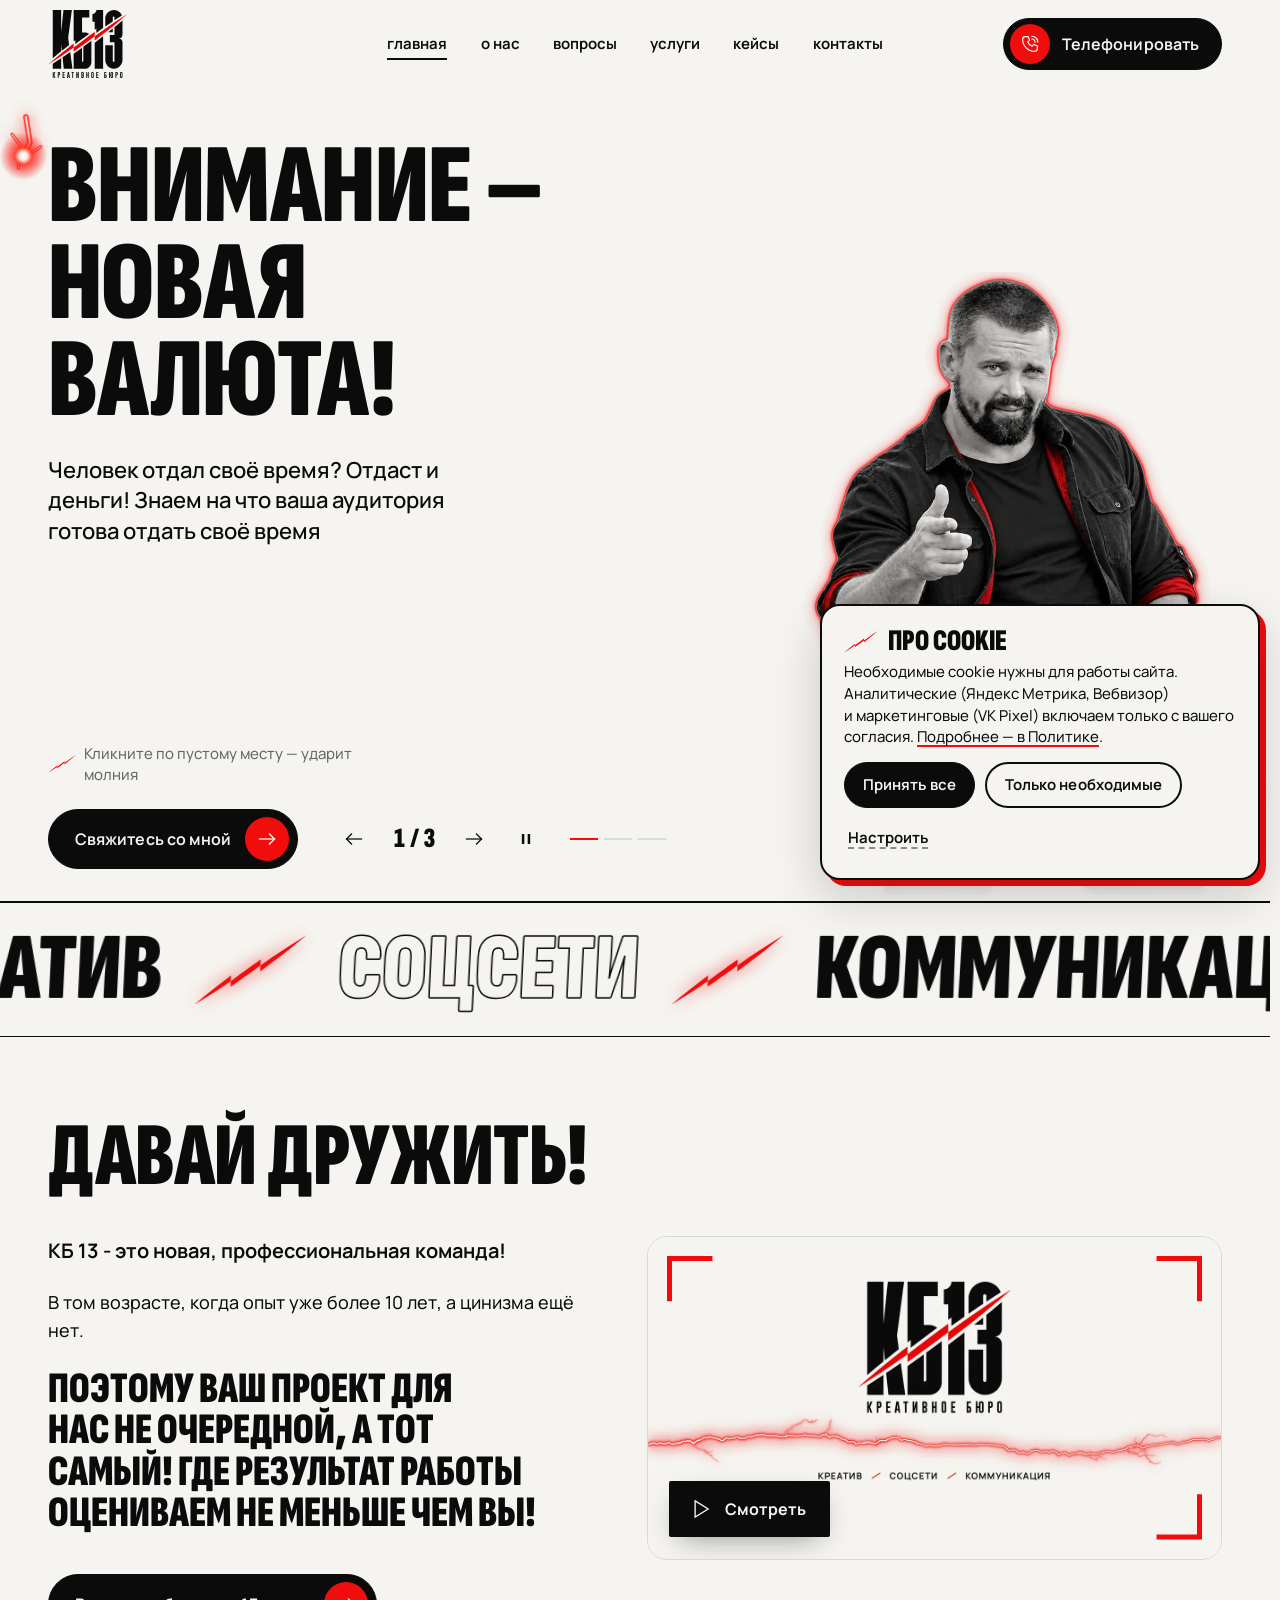
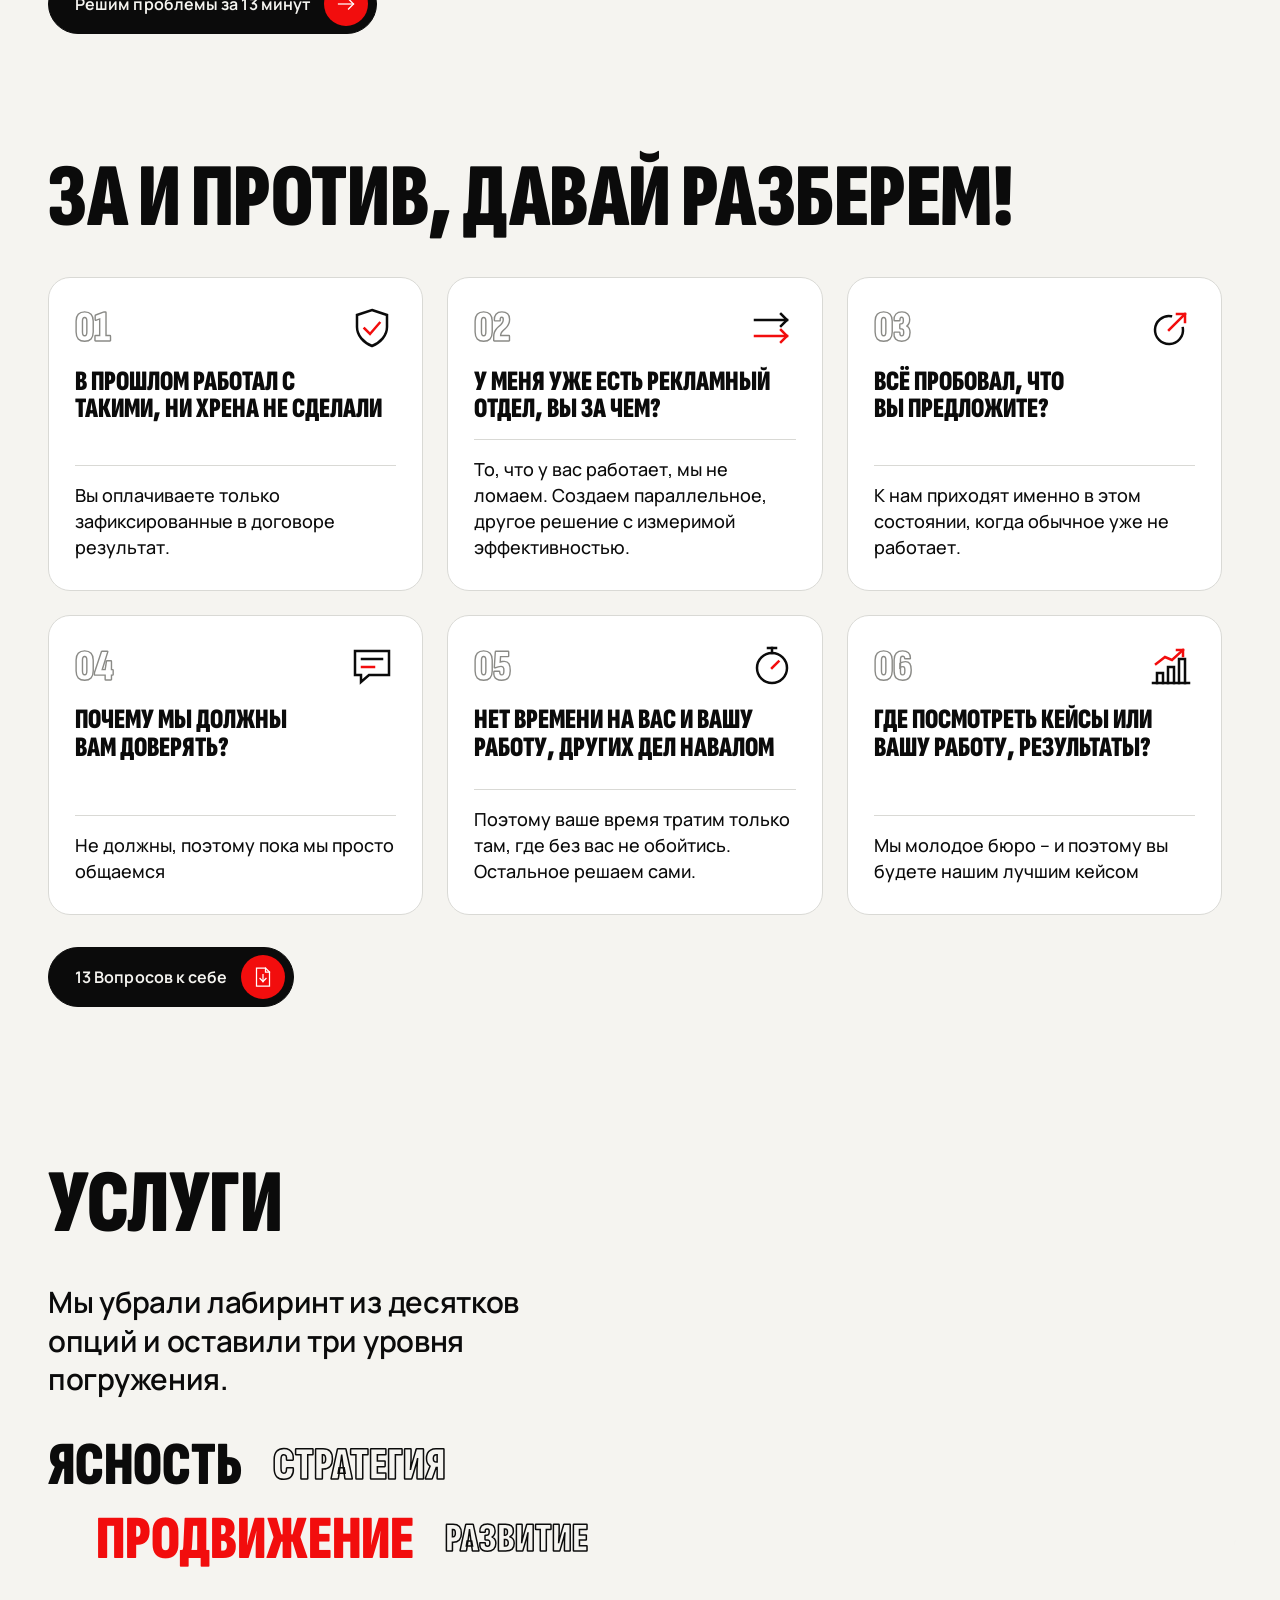
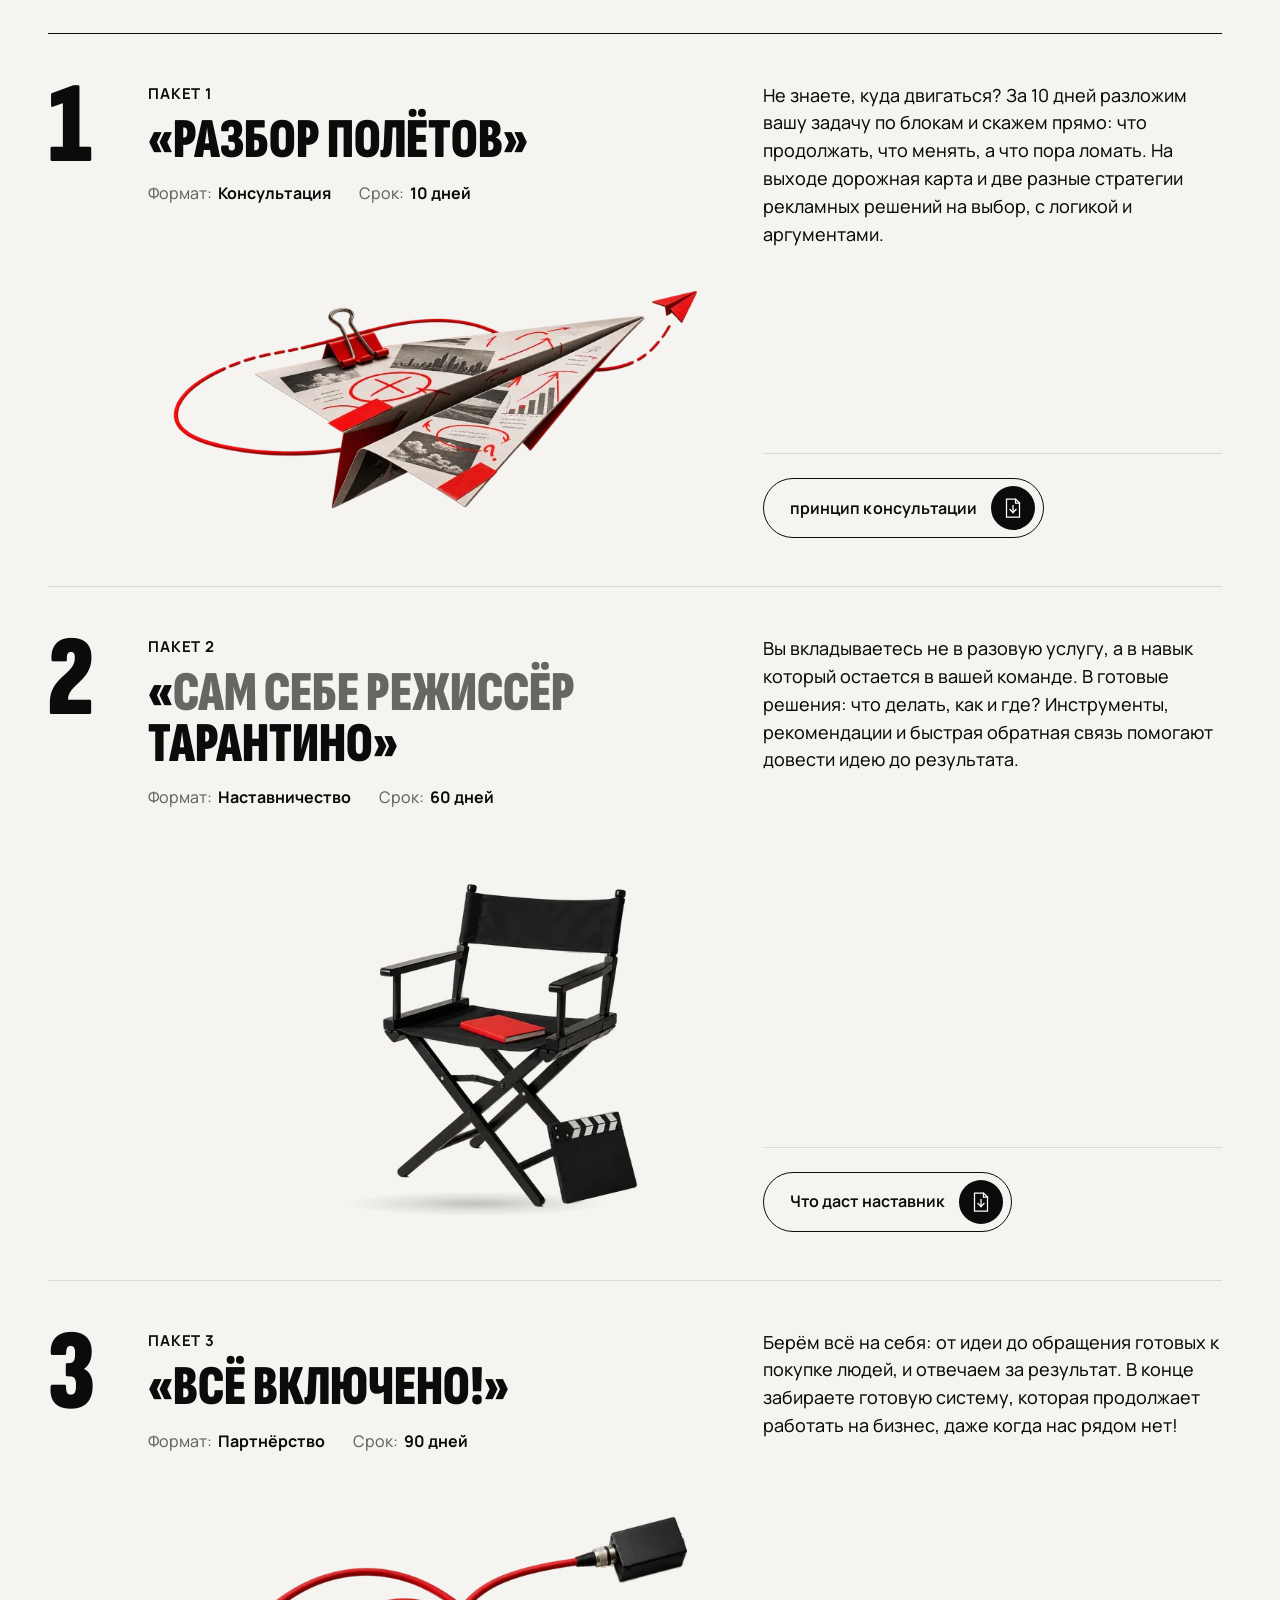
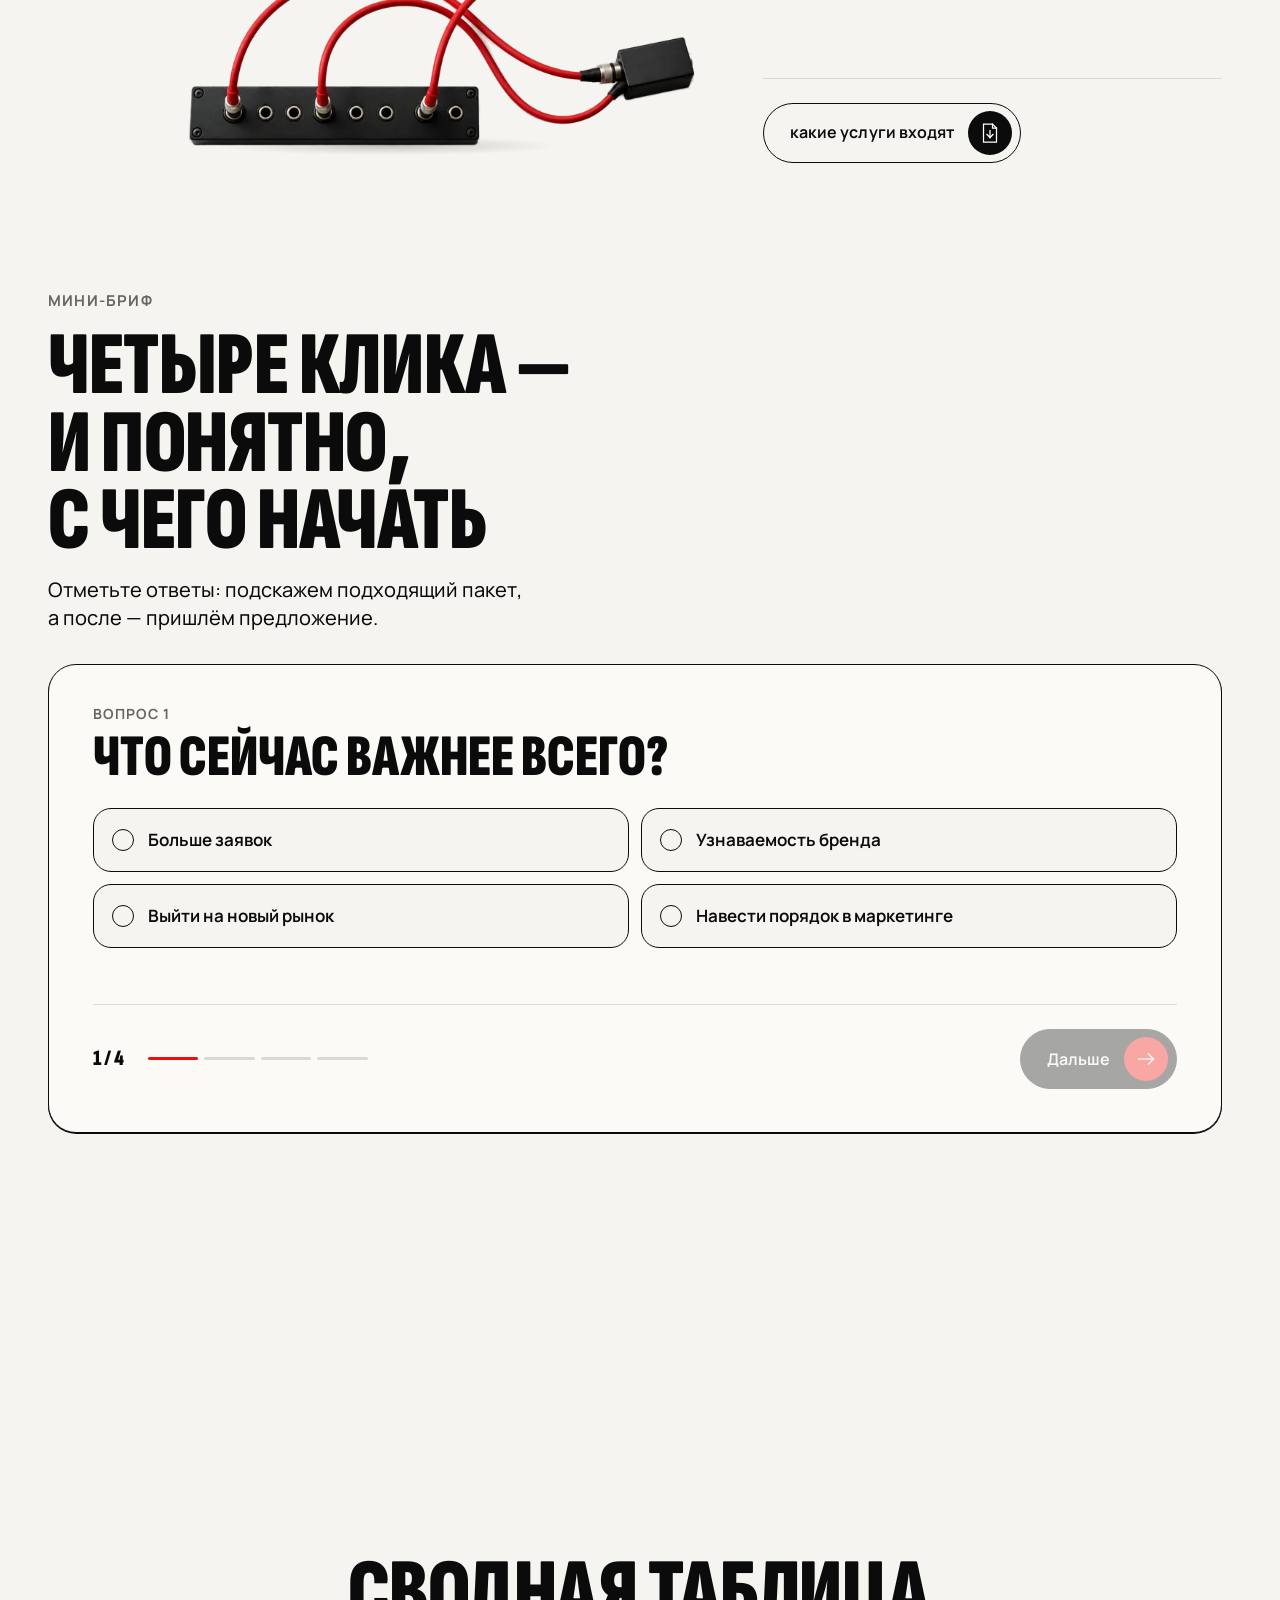
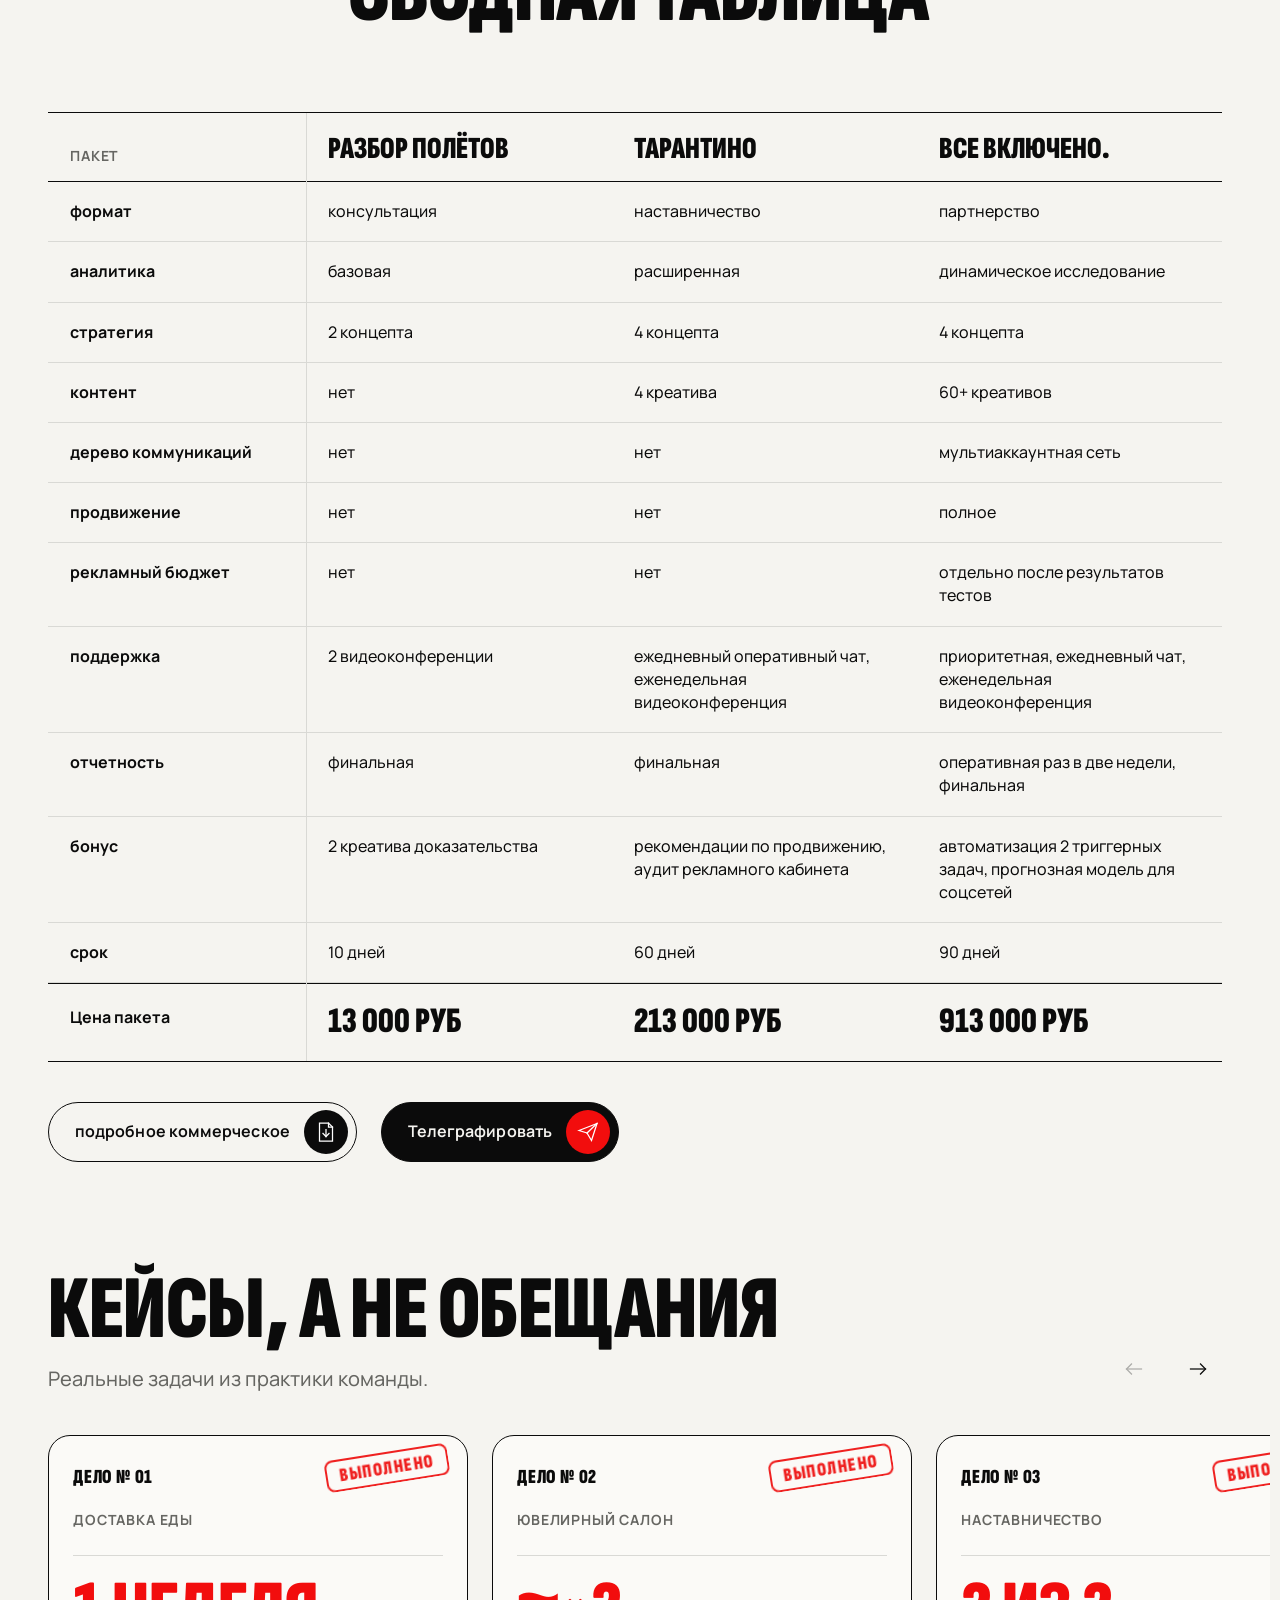
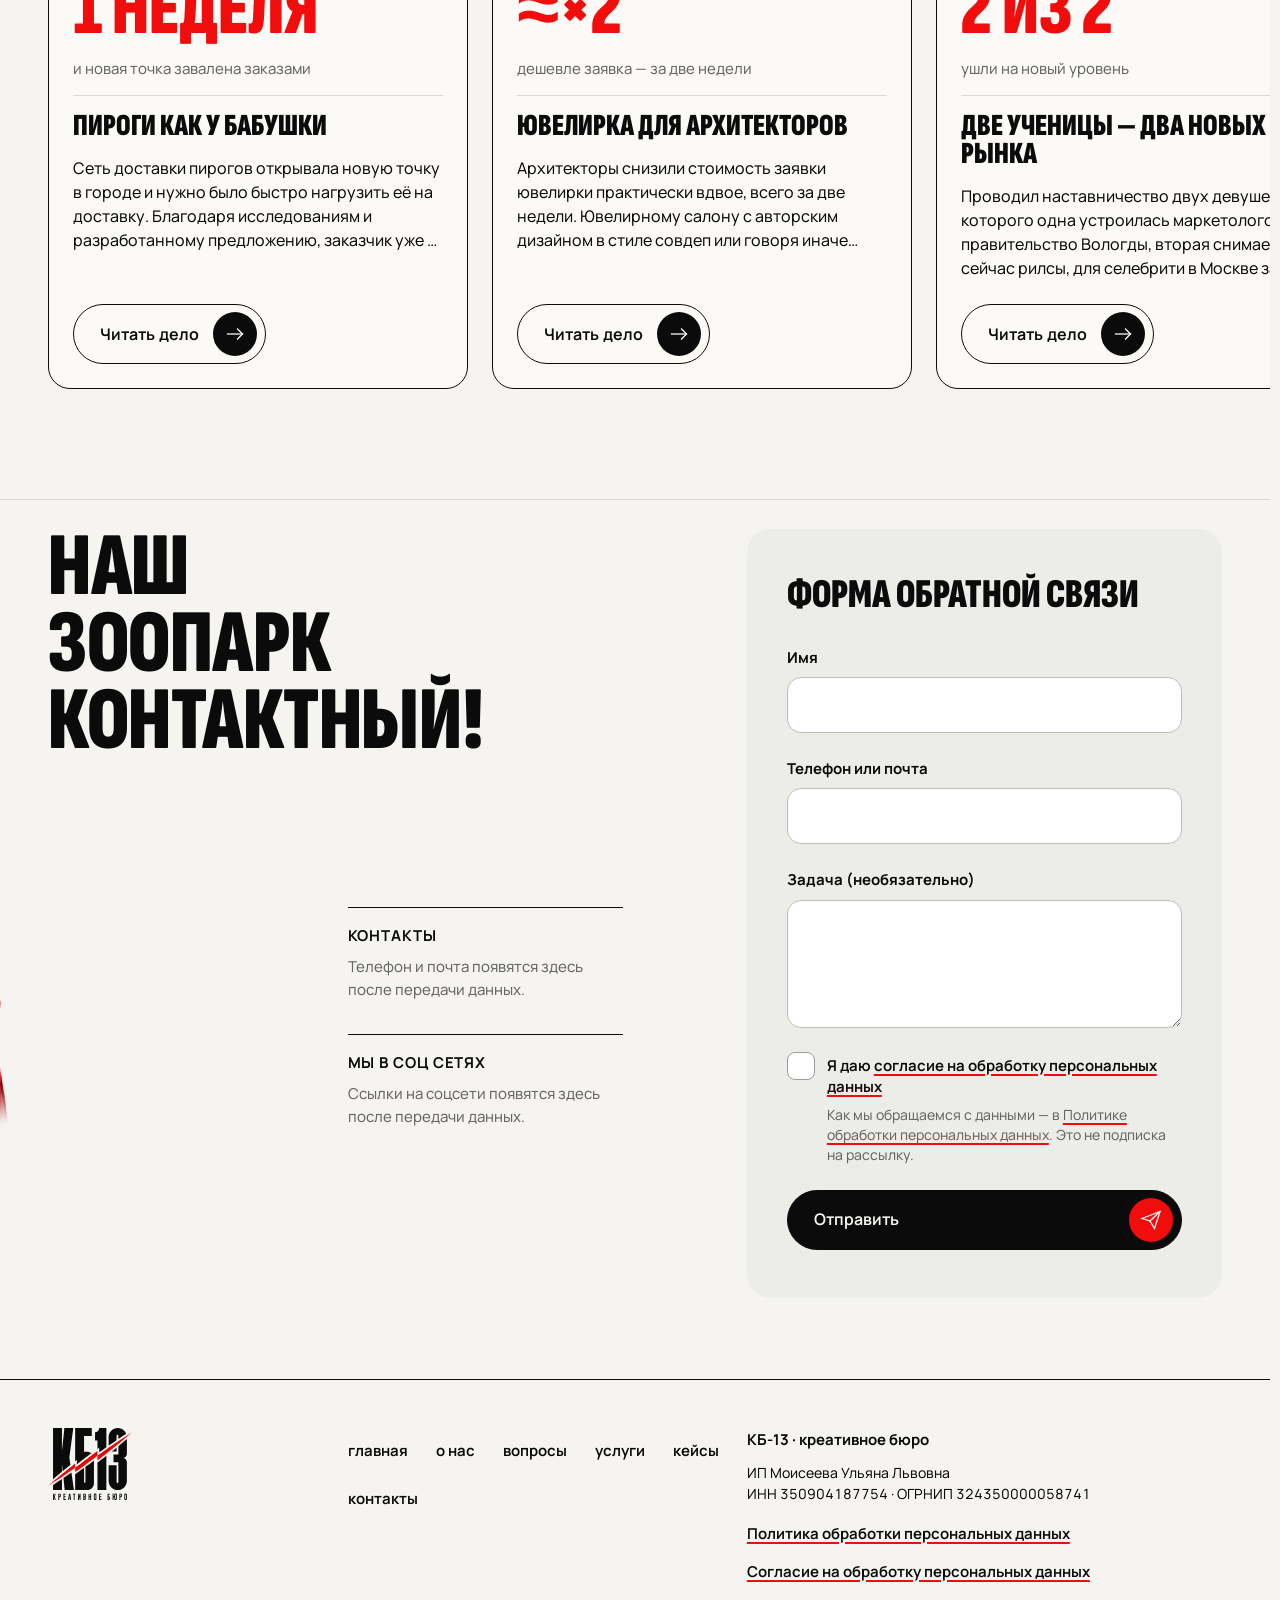
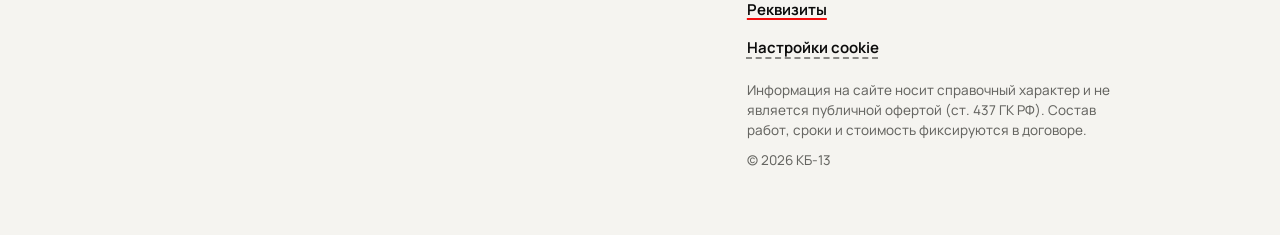
==== commit d81c0479: "Баннер: «Свяжитесь со мной» и переключатель больше не уходят под ленту направлений Параллакс текста " ====
--- a/index.html
+++ b/index.html
@@ -8,12 +8,12 @@
 <meta name="theme-color" content="#F5F4F0">
 <link rel="icon" href="assets/brand/icon.svg" type="image/svg+xml">
 <link rel="preload" as="image" href="assets/img/13-team-1-768.webp" imagesrcset="assets/img/13-team-1-768.webp 768w, assets/img/13-team-1.webp 1024w" imagesizes="(min-width: 900px) 40vw, 86vw" fetchpriority="high">
-<link rel="stylesheet" href="assets/css/fonts.css?v=mv58l0ap">
-<link rel="stylesheet" href="assets/css/main.css?v=mv58l0ap">
+<link rel="stylesheet" href="assets/css/fonts.css?v=mv599829">
+<link rel="stylesheet" href="assets/css/main.css?v=mv599829">
 <script>document.documentElement.className='js';</script>
 <script type="application/json" id="kb-talk">["Телеграфировать","Чат с КБ-13"]</script>
 <script type="application/json" id="kb-config">{"phone":null,"endpoints":{"lead":null,"contact":null,"checklist":null,"brief":null},"chat":{"provider":null},"analytics":{"_note":"Счётчики подключаются только после согласия посетителя в cookie-баннере: yandex_metrika_id — «аналитические», vk_pixel_id — «маркетинговые». null — счётчик не ставится.","yandex_metrika_id":null,"vk_pixel_id":null},"legal":{"revision":"12.10.2026","consent":"consent.html"}}</script>
-<script src="assets/js/site.js?v=mv58l0ap" defer></script>
+<script src="assets/js/site.js?v=mv599829" defer></script>
 </head>
 <body>
 <svg class="sprite" aria-hidden="true" focusable="false" xmlns="http://www.w3.org/2000/svg"><defs><symbol id="kb-contract-shield" viewBox="0 0 48 48"><g fill="none" stroke-width="2.5" stroke-linecap="square" stroke-linejoin="miter" stroke="currentColor"><path d="M24 6 39 11V23C39 31.5 32.6 38.4 24 42 15.4 38.4 9 31.5 9 23V11Z"/></g><g fill="none" stroke-width="2.5" stroke-linecap="square" stroke-linejoin="miter" class="i-accent"><path d="M16.5 24.5 22 30 31.5 19"/></g></symbol><symbol id="kb-new-angle" viewBox="0 0 48 48"><g fill="none" stroke-width="2.5" stroke-linecap="square" stroke-linejoin="miter" stroke="currentColor"><path d="M35.86 24.05A14 14 0 1 1 23.95 12.14"/></g><g fill="none" stroke-width="2.5" stroke-linecap="square" stroke-linejoin="miter" class="i-accent"><path d="M22 26 38 10"/><path d="M30 10H38V18"/></g></symbol><symbol id="kb-time" viewBox="0 0 48 48"><g fill="none" stroke-width="2.5" stroke-linecap="square" stroke-linejoin="miter" stroke="currentColor"><path d="M24 41A15 15 0 1 0 24 11 15 15 0 0 0 24 41Z"/><path d="M20 6H28"/><path d="M24 6V11"/></g><g fill="none" stroke-width="2.5" stroke-linecap="square" stroke-linejoin="miter" class="i-accent"><path d="M24 26 30.5 19.5"/></g></symbol><symbol id="kb-parallel" viewBox="0 0 48 48"><g fill="none" stroke-width="2.5" stroke-linecap="square" stroke-linejoin="miter" stroke="currentColor"><path d="M7 16H39"/><path d="M33 10 39 16 33 22"/></g><g fill="none" stroke-width="2.5" stroke-linecap="square" stroke-linejoin="miter" class="i-accent"><path d="M7 32H39"/><path d="M33 26 39 32 33 38"/></g></symbol><symbol id="kb-dialogue" viewBox="0 0 48 48"><g fill="none" stroke-width="2.5" stroke-linecap="square" stroke-linejoin="miter" stroke="currentColor"><path d="M7 9H41V33H21L13 40V33H7Z"/><path d="M14 17H34"/></g><g fill="none" stroke-width="2.5" stroke-linecap="square" stroke-linejoin="miter" class="i-accent"><path d="M14 25H26"/></g></symbol><symbol id="kb-results" viewBox="0 0 48 48"><g fill="none" stroke-width="2.5" stroke-linecap="square" stroke-linejoin="miter" stroke="currentColor"><path d="M6 41H42"/><path d="M10 41V31H16V41"/><path d="M21 41V25H27V41"/><path d="M32 41V17H38V41"/></g><g fill="none" stroke-width="2.5" stroke-linecap="square" stroke-linejoin="miter" class="i-accent"><path d="M9 22 18 15 25 18 36 8"/><path d="M30 8H36V14"/></g></symbol><symbol id="kb-phone" viewBox="0 0 48 48"><g fill="none" stroke-width="2.5" stroke-linecap="square" stroke-linejoin="miter" stroke="currentColor"><path d="M15 8 20 8 23 16 19 19.5C21 24 24 27 28.5 29L32 25 40 28V34C40 37.5 37.5 40 34 40 20 40 8 28 8 14 8 10.5 10.5 8 14 8Z"/></g><g fill="none" stroke-width="2.5" stroke-linecap="square" stroke-linejoin="miter" class="i-accent"><path d="M28 7A13 13 0 0 1 41 20"/><path d="M28 13A7 7 0 0 1 35 20"/></g></symbol><symbol id="kb-send" viewBox="0 0 48 48"><g fill="none" stroke-width="2.5" stroke-linecap="square" stroke-linejoin="miter" stroke="currentColor"><path d="M6 21 42 7 31 41 22 26Z"/></g><g fill="none" stroke-width="2.5" stroke-linecap="square" stroke-linejoin="miter" class="i-accent"><path d="M22 26 42 7"/></g></symbol><symbol id="kb-download" viewBox="0 0 48 48"><g fill="none" stroke-width="2.5" stroke-linecap="square" stroke-linejoin="miter" stroke="currentColor"><path d="M11 6H29L37 14V42H11Z"/><path d="M29 6V14H37"/></g><g fill="none" stroke-width="2.5" stroke-linecap="square" stroke-linejoin="miter" class="i-accent"><path d="M24 19V33"/><path d="M18 27 24 33 30 27"/></g></symbol><symbol id="kb-back-to-top" viewBox="0 0 48 48"><g fill="none" stroke-width="2.5" stroke-linecap="square" stroke-linejoin="miter" stroke="currentColor"><path d="M24 42V13"/><path d="M13 24 24 13 35 24"/></g><g fill="none" stroke-width="2.5" stroke-linecap="square" stroke-linejoin="miter" class="i-accent"><path d="M12 6H36"/></g></symbol><symbol id="kb-menu" viewBox="0 0 48 48"><g fill="none" stroke-width="2.5" stroke-linecap="square" stroke-linejoin="miter" stroke="currentColor"><path d="M8 13H40"/><path d="M8 24H40"/><path d="M8 35H28"/></g><g fill="none" stroke-width="2.5" stroke-linecap="square" stroke-linejoin="miter" class="i-accent"><path d="M32 35H40"/></g></symbol><symbol id="kb-close" viewBox="0 0 48 48"><g fill="none" stroke-width="2.5" stroke-linecap="square" stroke-linejoin="miter" stroke="currentColor"><path d="M12 12 36 36"/></g><g fill="none" stroke-width="2.5" stroke-linecap="square" stroke-linejoin="miter" class="i-accent"><path d="M36 12 12 36"/></g></symbol><symbol id="kb-plus" viewBox="0 0 48 48"><g fill="none" stroke-width="2.5" stroke-linecap="square" stroke-linejoin="miter" stroke="currentColor"><path d="M10 24H38"/></g><g fill="none" stroke-width="2.5" stroke-linecap="square" stroke-linejoin="miter" class="i-accent"><path d="M24 10V38"/></g></symbol><symbol id="kb-arrow-left" viewBox="0 0 48 48"><g fill="none" stroke-width="2.5" stroke-linecap="square" stroke-linejoin="miter" stroke="currentColor"><path d="M9 24H39"/><path d="M19 14 9 24 19 34"/></g></symbol><symbol id="kb-arrow-right" viewBox="0 0 48 48"><g fill="none" stroke-width="2.5" stroke-linecap="square" stroke-linejoin="miter" stroke="currentColor"><path d="M9 24H39"/><path d="M29 14 39 24 29 34"/></g></symbol><symbol id="kb-play" viewBox="0 0 48 48"><g fill="none" stroke-width="2.5" stroke-linecap="square" stroke-linejoin="miter" stroke="currentColor"><path d="M15 9 39 24 15 39Z"/></g></symbol><symbol id="kb-copy" viewBox="0 0 48 48"><g fill="none" stroke-width="2.5" stroke-linecap="square" stroke-linejoin="miter" stroke="currentColor"><path d="M16 16H38V42H16Z"/><path d="M10 34V6H32V10"/></g><g fill="none" stroke-width="2.5" stroke-linecap="square" stroke-linejoin="miter" class="i-accent"><path d="M22 29H32"/></g></symbol><symbol id="kb-bolt" viewBox="0 0 2000 1278.16"><path d="m4.33,1274.32c207.41-184.91,423.28-360.34,642.88-530.8v102.37C437.27,995.16,223.97,1139.77,4.93,1275.09c-1.64,1.04-3.29,2.04-4.93,3.06,1.44-1.29,2.89-2.58,4.33-3.84Z"/><path d="m1178.58,446.53v110.99c-27.94,21.23-55.92,42.39-83.92,63.47-22.41,16.9-44.81,33.75-67.24,50.56-44.95,33.31-89.98,66.53-135.13,99.62-10.9,7.99-21.83,15.97-32.75,23.94-70.46,51.47-141.19,102.59-212.34,153.16v-102.37c70.44-54.72,141.28-108.88,212.34-162.68,10.9-8.28,21.83-16.54,32.75-24.78,26.74-20.19,53.5-40.33,80.28-60.42,30.69-22.76,61.42-45.48,92.2-68.13,37.86-27.89,75.79-55.67,113.81-83.34Z"/><path d="m2000,0c-1.44,1.29-2.86,2.55-4.31,3.84-195.28,174.28-398.23,340.16-604.77,501.31-70.42,54.96-141.26,109.37-212.34,163.35v-110.99c70.44-51.27,141.19-102.13,212.34-152.42C1588.56,265.37,1789.33,130.04,1995.09,3.04c1.62-1.02,3.26-2.04,4.91-3.04Z"/></symbol><filter id="kb-lzblur" x="-20%" y="-20%" width="140%" height="140%"><feGaussianBlur stdDeviation="9"/></filter><filter id="kb-outline" x="-20%" y="-20%" width="140%" height="140%" color-interpolation-filters="sRGB"><feComponentTransfer in="SourceAlpha" result="a"><feFuncA type="table" tableValues="0 0 1 1"/></feComponentTransfer><feMorphology in="a" operator="dilate" radius="2.5" result="d"/><feGaussianBlur in="d" stdDeviation="0.7" result="ds"/><feFlood flood-color="#F20D0D"/><feComposite in2="ds" operator="in" result="ring"/><feGaussianBlur in="ring" stdDeviation="3.5" result="g1"/><feGaussianBlur in="ring" stdDeviation="11" result="g2"/><feMerge><feMergeNode in="g2"/><feMergeNode in="g1"/><feMergeNode in="ring"/></feMerge></filter></defs></svg>
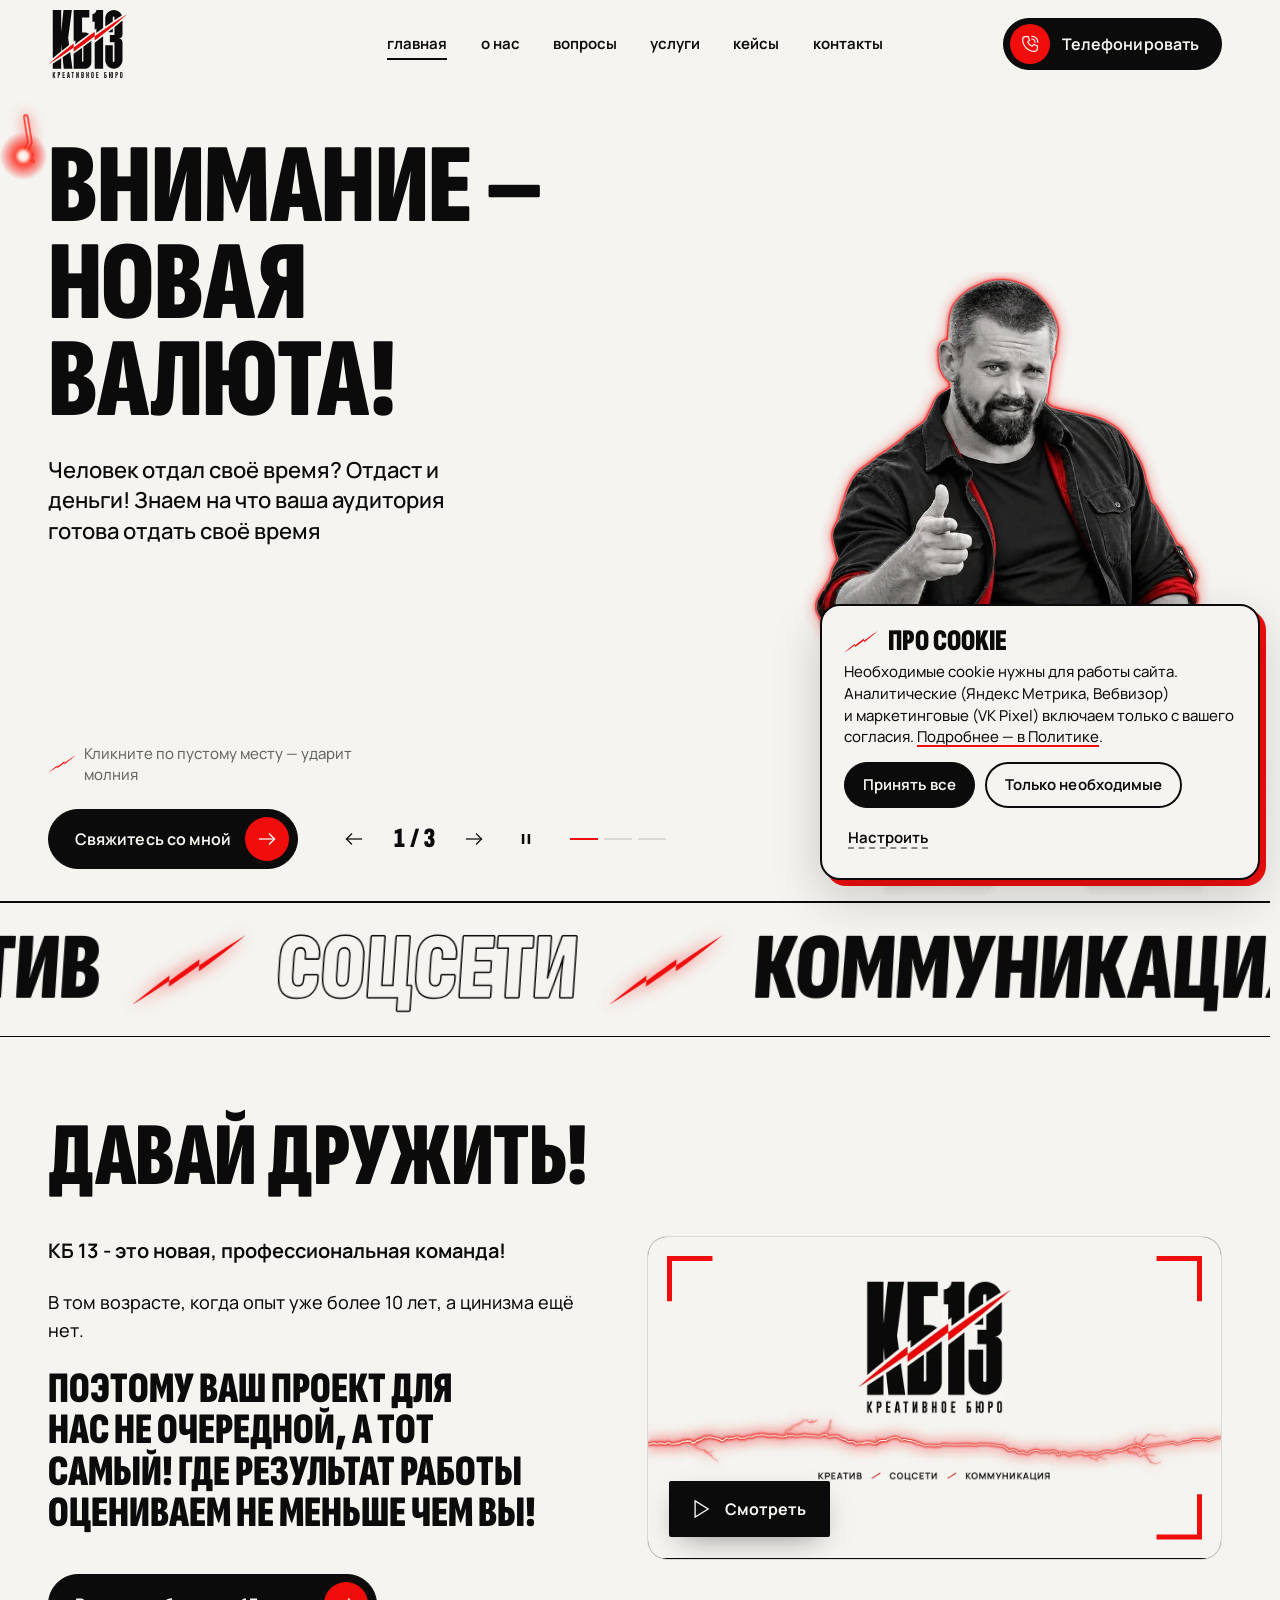
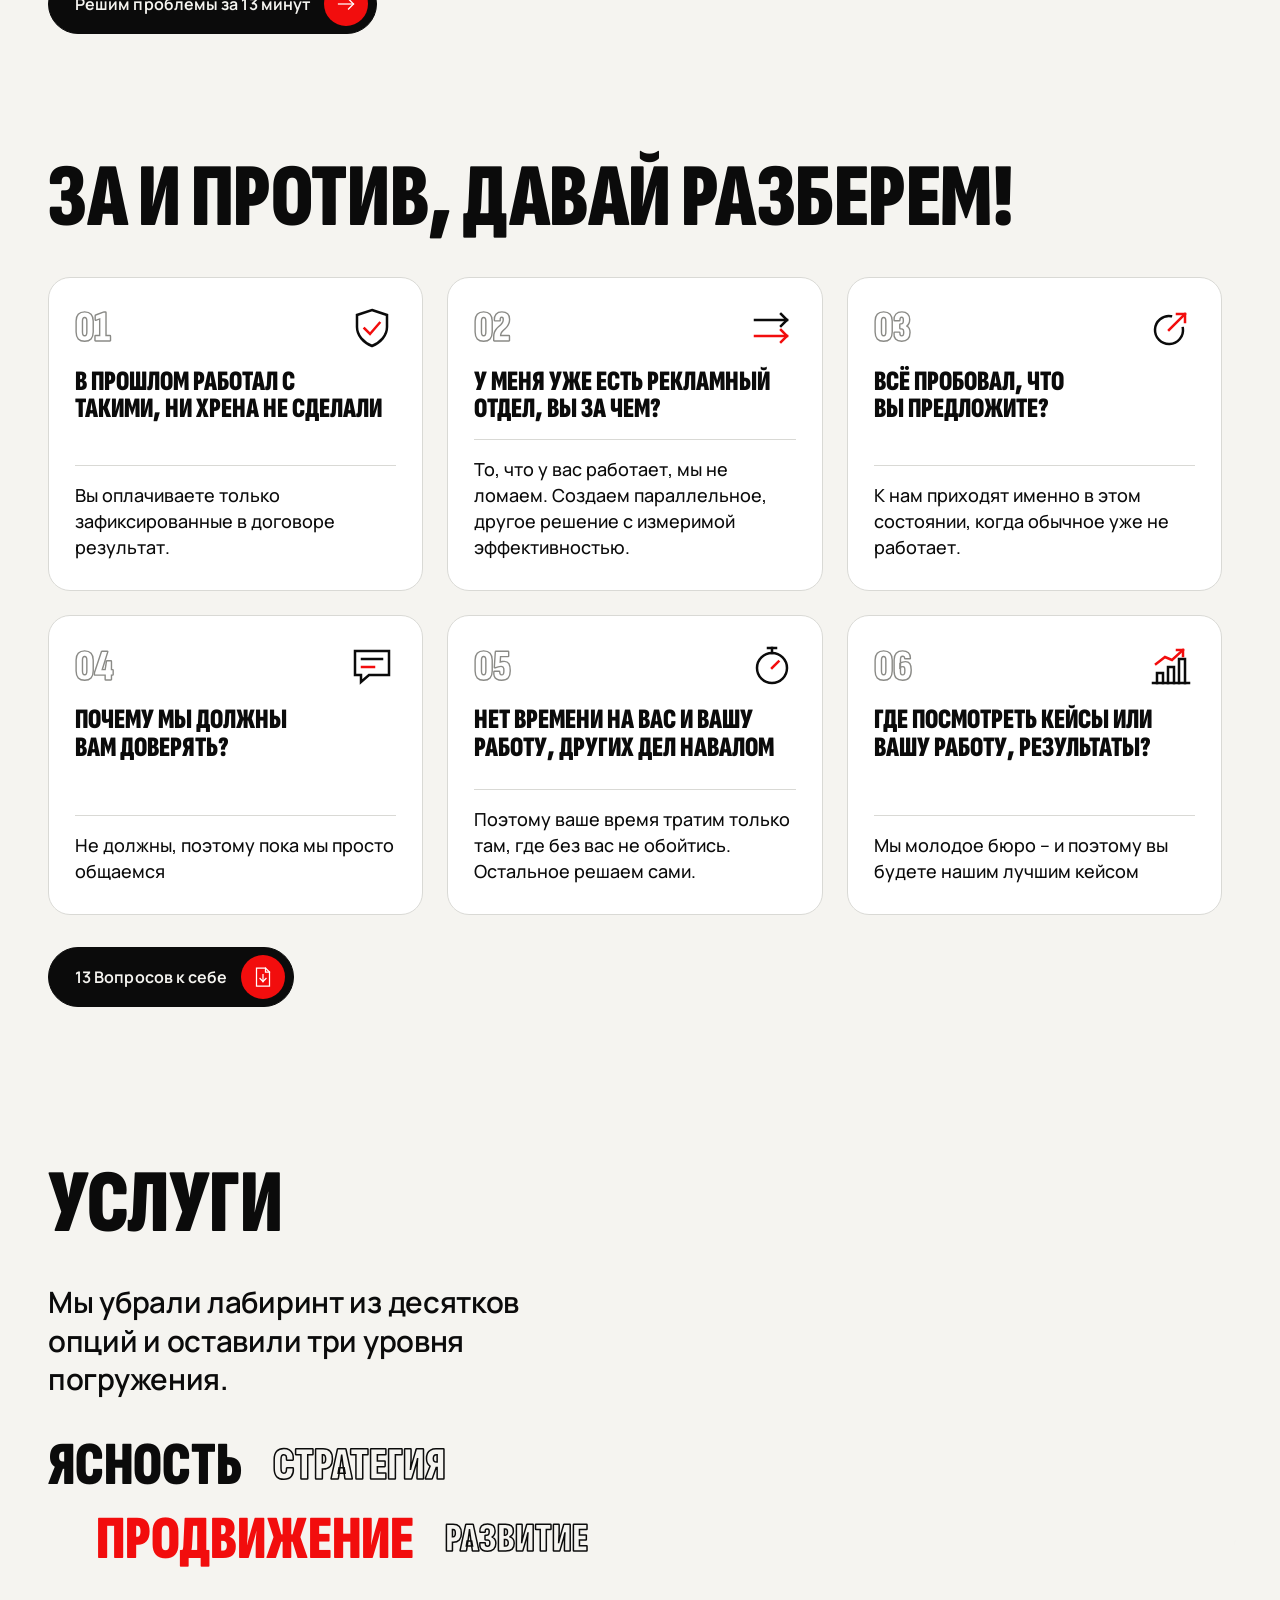
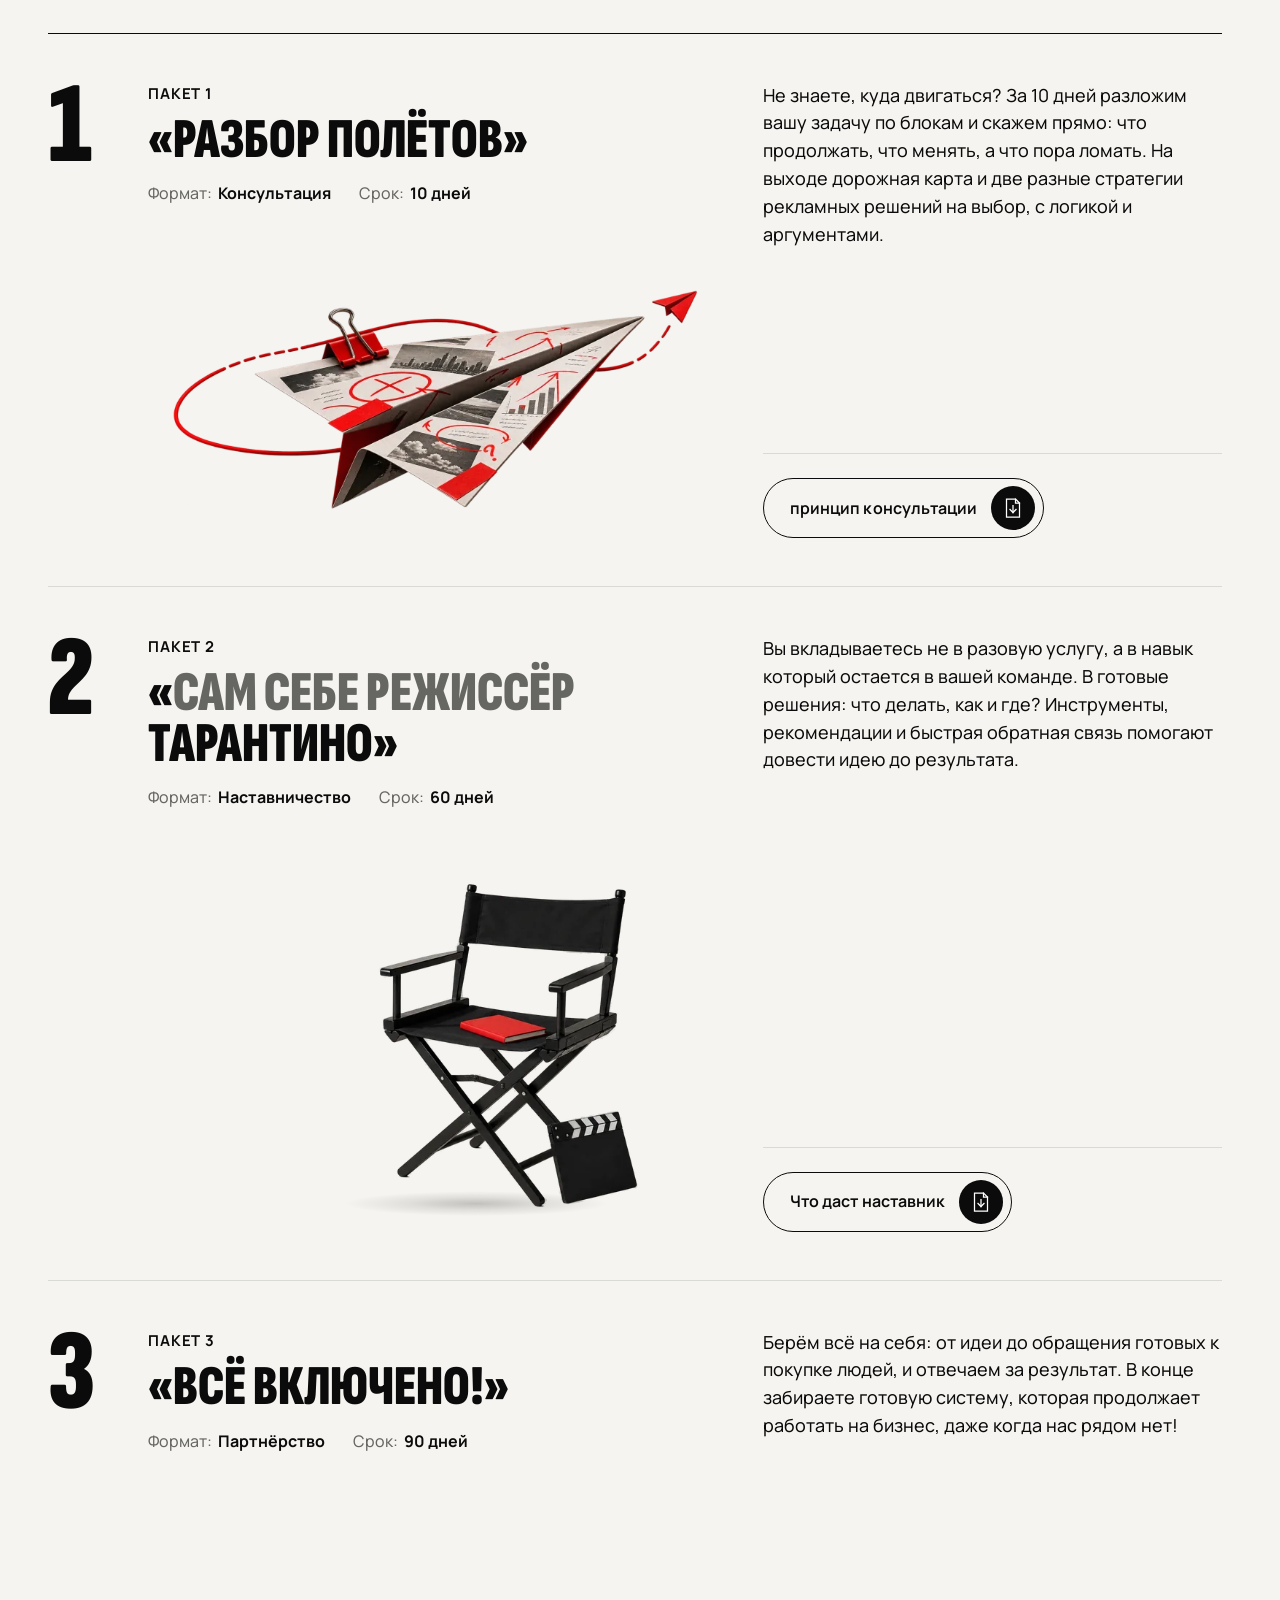
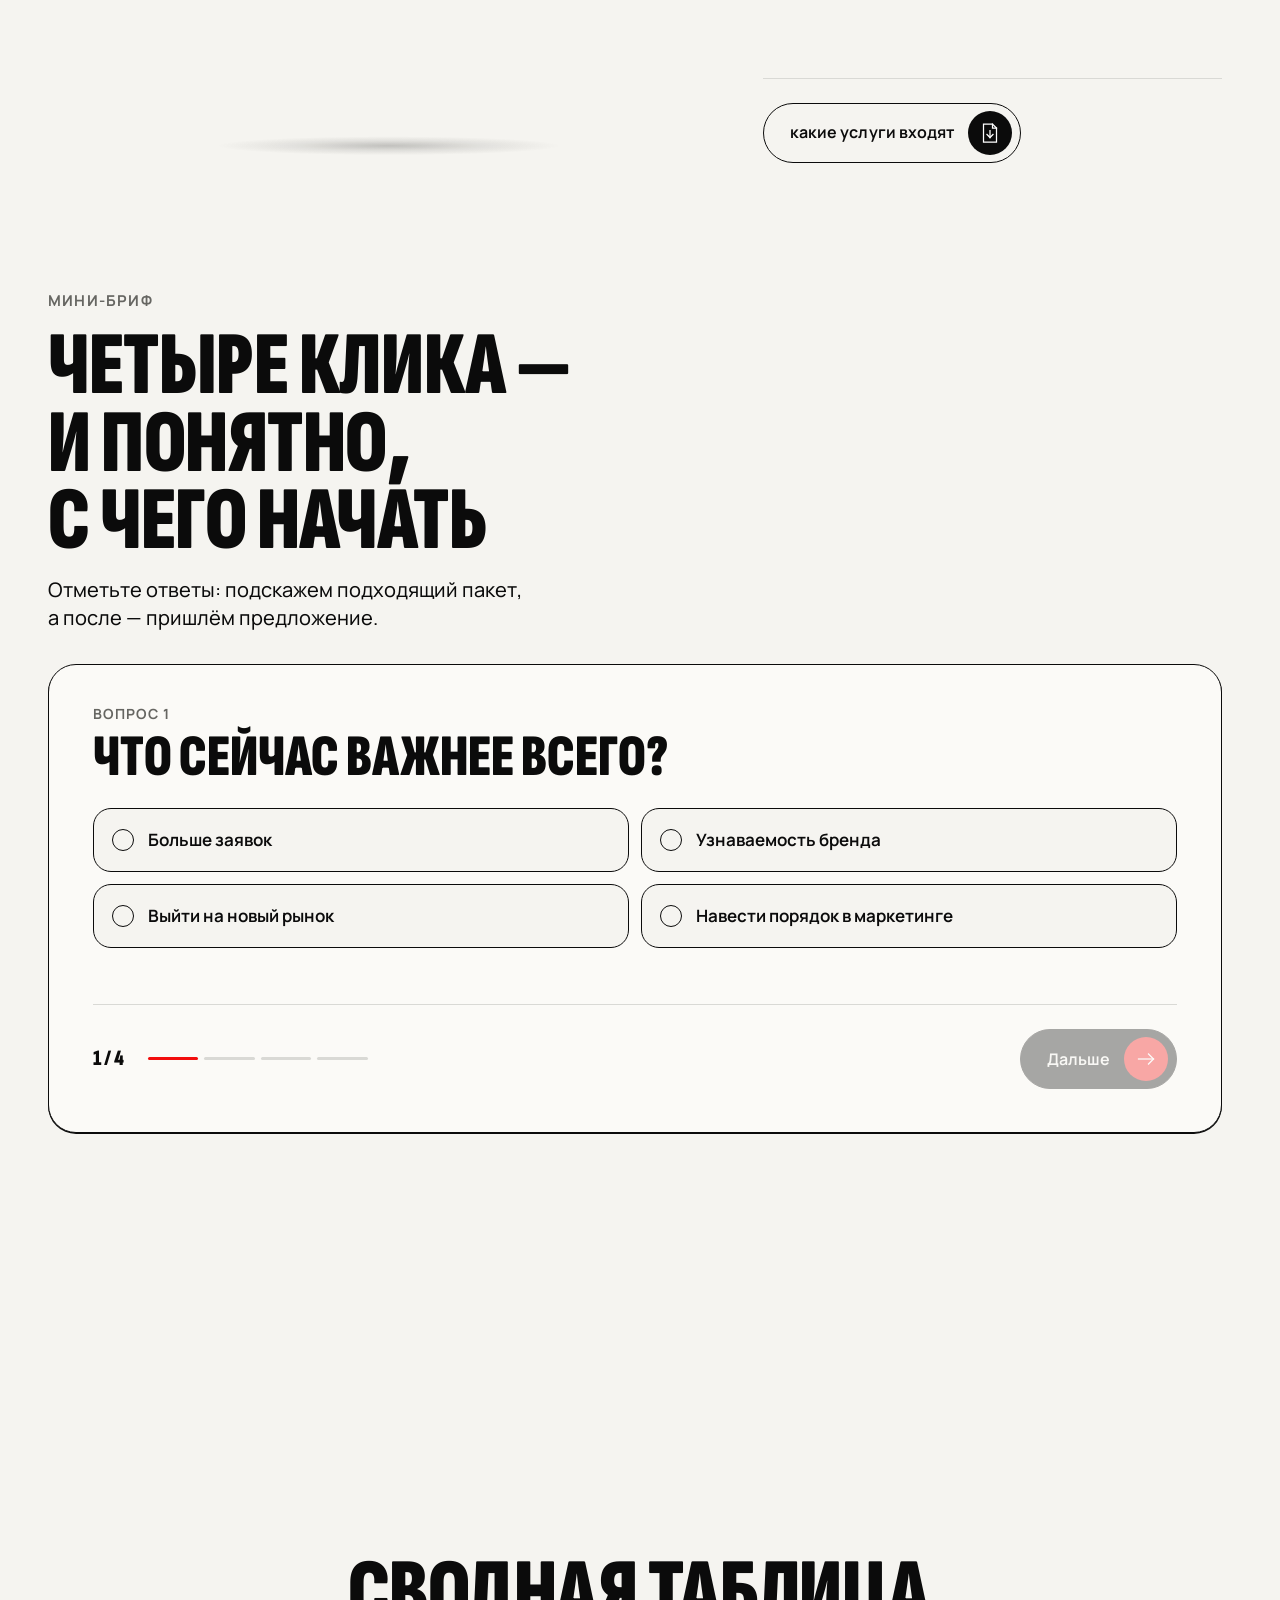
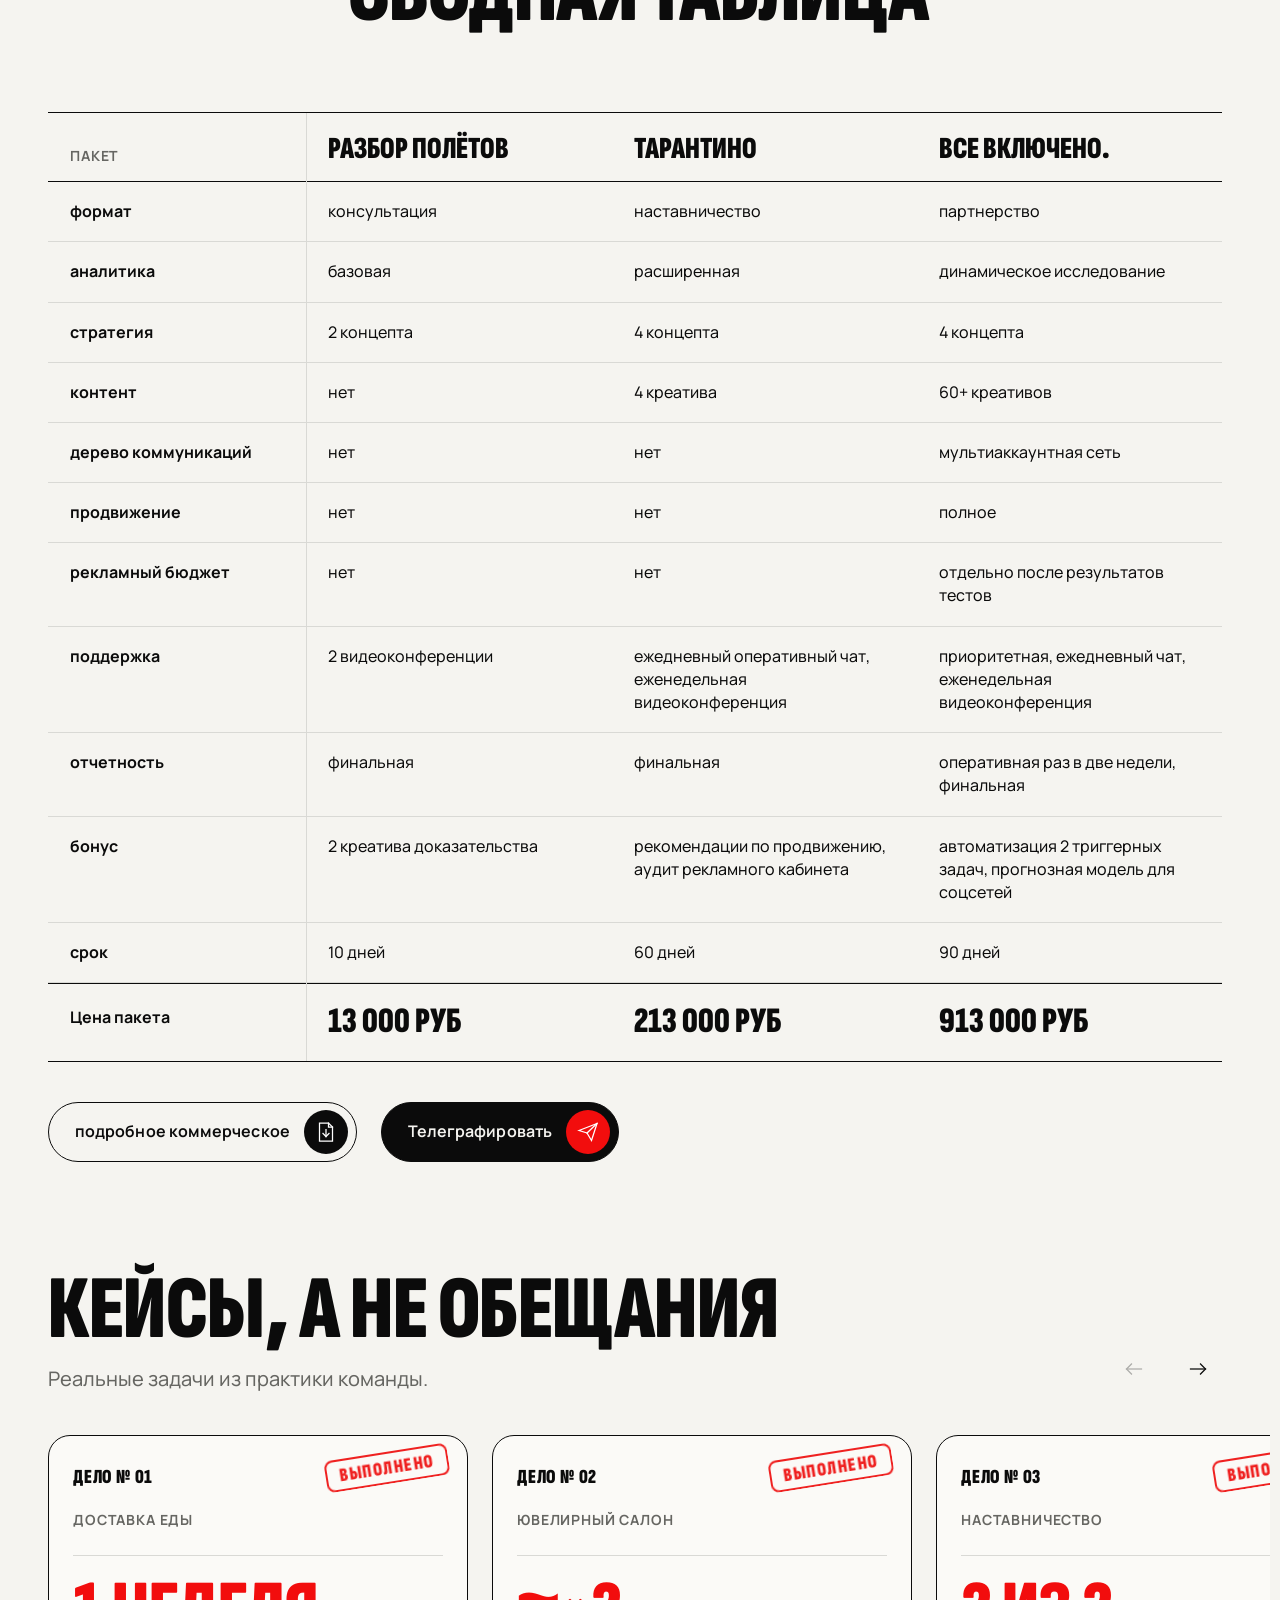
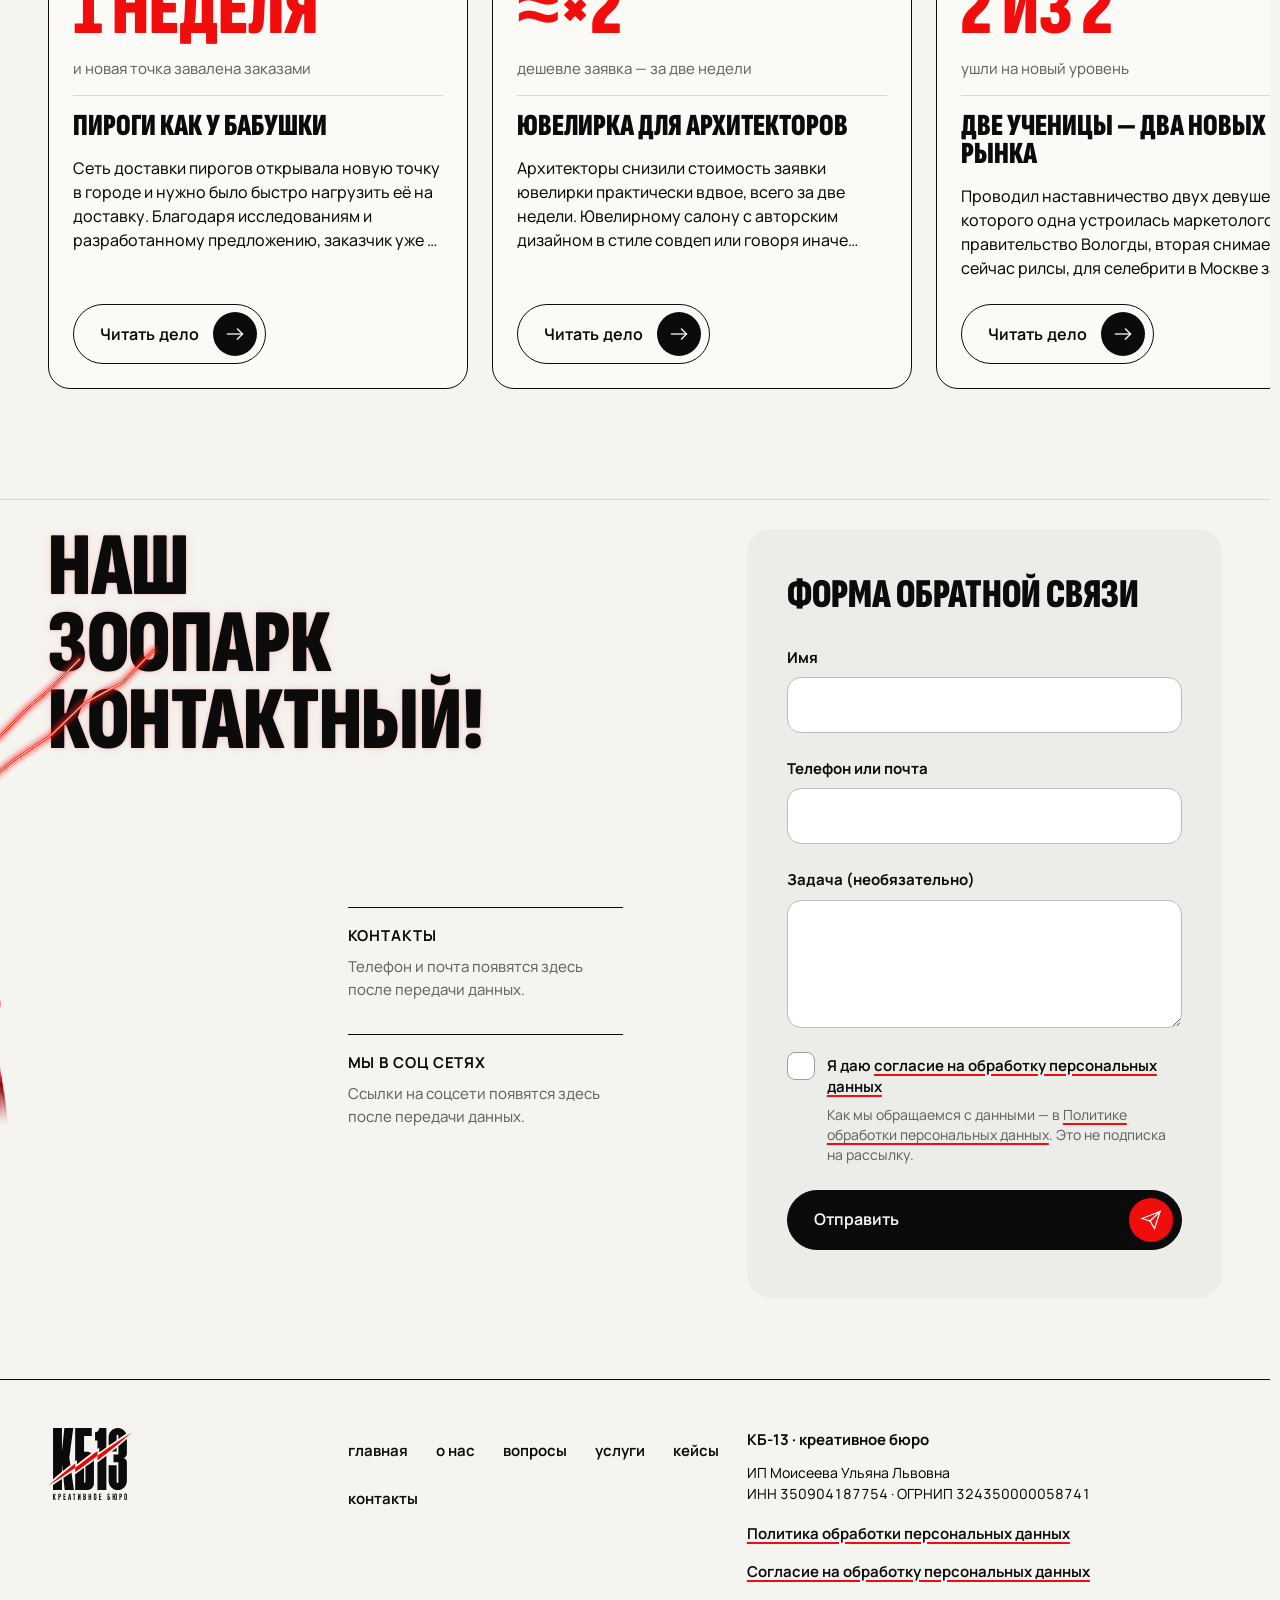
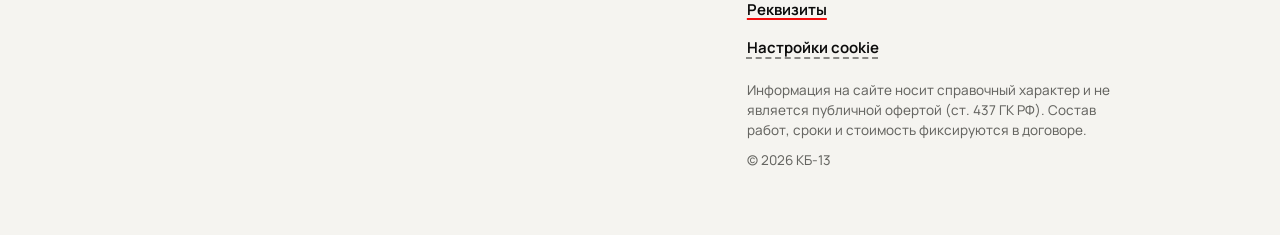
==== commit d2a15916: "Меню: «кейсы» подсвечиваются при клике и прокрутке Список разделов для подсветки был зашит в код без" ====
--- a/index.html
+++ b/index.html
@@ -8,12 +8,12 @@
 <meta name="theme-color" content="#F5F4F0">
 <link rel="icon" href="assets/brand/icon.svg" type="image/svg+xml">
 <link rel="preload" as="image" href="assets/img/13-team-1-768.webp" imagesrcset="assets/img/13-team-1-768.webp 768w, assets/img/13-team-1.webp 1024w" imagesizes="(min-width: 900px) 40vw, 86vw" fetchpriority="high">
-<link rel="stylesheet" href="assets/css/fonts.css?v=mv599829">
-<link rel="stylesheet" href="assets/css/main.css?v=mv599829">
+<link rel="stylesheet" href="assets/css/fonts.css?v=mv5benhj">
+<link rel="stylesheet" href="assets/css/main.css?v=mv5benhj">
 <script>document.documentElement.className='js';</script>
 <script type="application/json" id="kb-talk">["Телеграфировать","Чат с КБ-13"]</script>
 <script type="application/json" id="kb-config">{"phone":null,"endpoints":{"lead":null,"contact":null,"checklist":null,"brief":null},"chat":{"provider":null},"analytics":{"_note":"Счётчики подключаются только после согласия посетителя в cookie-баннере: yandex_metrika_id — «аналитические», vk_pixel_id — «маркетинговые». null — счётчик не ставится.","yandex_metrika_id":null,"vk_pixel_id":null},"legal":{"revision":"12.10.2026","consent":"consent.html"}}</script>
-<script src="assets/js/site.js?v=mv599829" defer></script>
+<script src="assets/js/site.js?v=mv5benhj" defer></script>
 </head>
 <body>
 <svg class="sprite" aria-hidden="true" focusable="false" xmlns="http://www.w3.org/2000/svg"><defs><symbol id="kb-contract-shield" viewBox="0 0 48 48"><g fill="none" stroke-width="2.5" stroke-linecap="square" stroke-linejoin="miter" stroke="currentColor"><path d="M24 6 39 11V23C39 31.5 32.6 38.4 24 42 15.4 38.4 9 31.5 9 23V11Z"/></g><g fill="none" stroke-width="2.5" stroke-linecap="square" stroke-linejoin="miter" class="i-accent"><path d="M16.5 24.5 22 30 31.5 19"/></g></symbol><symbol id="kb-new-angle" viewBox="0 0 48 48"><g fill="none" stroke-width="2.5" stroke-linecap="square" stroke-linejoin="miter" stroke="currentColor"><path d="M35.86 24.05A14 14 0 1 1 23.95 12.14"/></g><g fill="none" stroke-width="2.5" stroke-linecap="square" stroke-linejoin="miter" class="i-accent"><path d="M22 26 38 10"/><path d="M30 10H38V18"/></g></symbol><symbol id="kb-time" viewBox="0 0 48 48"><g fill="none" stroke-width="2.5" stroke-linecap="square" stroke-linejoin="miter" stroke="currentColor"><path d="M24 41A15 15 0 1 0 24 11 15 15 0 0 0 24 41Z"/><path d="M20 6H28"/><path d="M24 6V11"/></g><g fill="none" stroke-width="2.5" stroke-linecap="square" stroke-linejoin="miter" class="i-accent"><path d="M24 26 30.5 19.5"/></g></symbol><symbol id="kb-parallel" viewBox="0 0 48 48"><g fill="none" stroke-width="2.5" stroke-linecap="square" stroke-linejoin="miter" stroke="currentColor"><path d="M7 16H39"/><path d="M33 10 39 16 33 22"/></g><g fill="none" stroke-width="2.5" stroke-linecap="square" stroke-linejoin="miter" class="i-accent"><path d="M7 32H39"/><path d="M33 26 39 32 33 38"/></g></symbol><symbol id="kb-dialogue" viewBox="0 0 48 48"><g fill="none" stroke-width="2.5" stroke-linecap="square" stroke-linejoin="miter" stroke="currentColor"><path d="M7 9H41V33H21L13 40V33H7Z"/><path d="M14 17H34"/></g><g fill="none" stroke-width="2.5" stroke-linecap="square" stroke-linejoin="miter" class="i-accent"><path d="M14 25H26"/></g></symbol><symbol id="kb-results" viewBox="0 0 48 48"><g fill="none" stroke-width="2.5" stroke-linecap="square" stroke-linejoin="miter" stroke="currentColor"><path d="M6 41H42"/><path d="M10 41V31H16V41"/><path d="M21 41V25H27V41"/><path d="M32 41V17H38V41"/></g><g fill="none" stroke-width="2.5" stroke-linecap="square" stroke-linejoin="miter" class="i-accent"><path d="M9 22 18 15 25 18 36 8"/><path d="M30 8H36V14"/></g></symbol><symbol id="kb-phone" viewBox="0 0 48 48"><g fill="none" stroke-width="2.5" stroke-linecap="square" stroke-linejoin="miter" stroke="currentColor"><path d="M15 8 20 8 23 16 19 19.5C21 24 24 27 28.5 29L32 25 40 28V34C40 37.5 37.5 40 34 40 20 40 8 28 8 14 8 10.5 10.5 8 14 8Z"/></g><g fill="none" stroke-width="2.5" stroke-linecap="square" stroke-linejoin="miter" class="i-accent"><path d="M28 7A13 13 0 0 1 41 20"/><path d="M28 13A7 7 0 0 1 35 20"/></g></symbol><symbol id="kb-send" viewBox="0 0 48 48"><g fill="none" stroke-width="2.5" stroke-linecap="square" stroke-linejoin="miter" stroke="currentColor"><path d="M6 21 42 7 31 41 22 26Z"/></g><g fill="none" stroke-width="2.5" stroke-linecap="square" stroke-linejoin="miter" class="i-accent"><path d="M22 26 42 7"/></g></symbol><symbol id="kb-download" viewBox="0 0 48 48"><g fill="none" stroke-width="2.5" stroke-linecap="square" stroke-linejoin="miter" stroke="currentColor"><path d="M11 6H29L37 14V42H11Z"/><path d="M29 6V14H37"/></g><g fill="none" stroke-width="2.5" stroke-linecap="square" stroke-linejoin="miter" class="i-accent"><path d="M24 19V33"/><path d="M18 27 24 33 30 27"/></g></symbol><symbol id="kb-back-to-top" viewBox="0 0 48 48"><g fill="none" stroke-width="2.5" stroke-linecap="square" stroke-linejoin="miter" stroke="currentColor"><path d="M24 42V13"/><path d="M13 24 24 13 35 24"/></g><g fill="none" stroke-width="2.5" stroke-linecap="square" stroke-linejoin="miter" class="i-accent"><path d="M12 6H36"/></g></symbol><symbol id="kb-menu" viewBox="0 0 48 48"><g fill="none" stroke-width="2.5" stroke-linecap="square" stroke-linejoin="miter" stroke="currentColor"><path d="M8 13H40"/><path d="M8 24H40"/><path d="M8 35H28"/></g><g fill="none" stroke-width="2.5" stroke-linecap="square" stroke-linejoin="miter" class="i-accent"><path d="M32 35H40"/></g></symbol><symbol id="kb-close" viewBox="0 0 48 48"><g fill="none" stroke-width="2.5" stroke-linecap="square" stroke-linejoin="miter" stroke="currentColor"><path d="M12 12 36 36"/></g><g fill="none" stroke-width="2.5" stroke-linecap="square" stroke-linejoin="miter" class="i-accent"><path d="M36 12 12 36"/></g></symbol><symbol id="kb-plus" viewBox="0 0 48 48"><g fill="none" stroke-width="2.5" stroke-linecap="square" stroke-linejoin="miter" stroke="currentColor"><path d="M10 24H38"/></g><g fill="none" stroke-width="2.5" stroke-linecap="square" stroke-linejoin="miter" class="i-accent"><path d="M24 10V38"/></g></symbol><symbol id="kb-arrow-left" viewBox="0 0 48 48"><g fill="none" stroke-width="2.5" stroke-linecap="square" stroke-linejoin="miter" stroke="currentColor"><path d="M9 24H39"/><path d="M19 14 9 24 19 34"/></g></symbol><symbol id="kb-arrow-right" viewBox="0 0 48 48"><g fill="none" stroke-width="2.5" stroke-linecap="square" stroke-linejoin="miter" stroke="currentColor"><path d="M9 24H39"/><path d="M29 14 39 24 29 34"/></g></symbol><symbol id="kb-play" viewBox="0 0 48 48"><g fill="none" stroke-width="2.5" stroke-linecap="square" stroke-linejoin="miter" stroke="currentColor"><path d="M15 9 39 24 15 39Z"/></g></symbol><symbol id="kb-copy" viewBox="0 0 48 48"><g fill="none" stroke-width="2.5" stroke-linecap="square" stroke-linejoin="miter" stroke="currentColor"><path d="M16 16H38V42H16Z"/><path d="M10 34V6H32V10"/></g><g fill="none" stroke-width="2.5" stroke-linecap="square" stroke-linejoin="miter" class="i-accent"><path d="M22 29H32"/></g></symbol><symbol id="kb-bolt" viewBox="0 0 2000 1278.16"><path d="m4.33,1274.32c207.41-184.91,423.28-360.34,642.88-530.8v102.37C437.27,995.16,223.97,1139.77,4.93,1275.09c-1.64,1.04-3.29,2.04-4.93,3.06,1.44-1.29,2.89-2.58,4.33-3.84Z"/><path d="m1178.58,446.53v110.99c-27.94,21.23-55.92,42.39-83.92,63.47-22.41,16.9-44.81,33.75-67.24,50.56-44.95,33.31-89.98,66.53-135.13,99.62-10.9,7.99-21.83,15.97-32.75,23.94-70.46,51.47-141.19,102.59-212.34,153.16v-102.37c70.44-54.72,141.28-108.88,212.34-162.68,10.9-8.28,21.83-16.54,32.75-24.78,26.74-20.19,53.5-40.33,80.28-60.42,30.69-22.76,61.42-45.48,92.2-68.13,37.86-27.89,75.79-55.67,113.81-83.34Z"/><path d="m2000,0c-1.44,1.29-2.86,2.55-4.31,3.84-195.28,174.28-398.23,340.16-604.77,501.31-70.42,54.96-141.26,109.37-212.34,163.35v-110.99c70.44-51.27,141.19-102.13,212.34-152.42C1588.56,265.37,1789.33,130.04,1995.09,3.04c1.62-1.02,3.26-2.04,4.91-3.04Z"/></symbol><filter id="kb-lzblur" x="-20%" y="-20%" width="140%" height="140%"><feGaussianBlur stdDeviation="9"/></filter><filter id="kb-outline" x="-20%" y="-20%" width="140%" height="140%" color-interpolation-filters="sRGB"><feComponentTransfer in="SourceAlpha" result="a"><feFuncA type="table" tableValues="0 0 1 1"/></feComponentTransfer><feMorphology in="a" operator="dilate" radius="2.5" result="d"/><feGaussianBlur in="d" stdDeviation="0.7" result="ds"/><feFlood flood-color="#F20D0D"/><feComposite in2="ds" operator="in" result="ring"/><feGaussianBlur in="ring" stdDeviation="3.5" result="g1"/><feGaussianBlur in="ring" stdDeviation="11" result="g2"/><feMerge><feMergeNode in="g2"/><feMergeNode in="g1"/><feMergeNode in="ring"/></feMerge></filter></defs></svg>
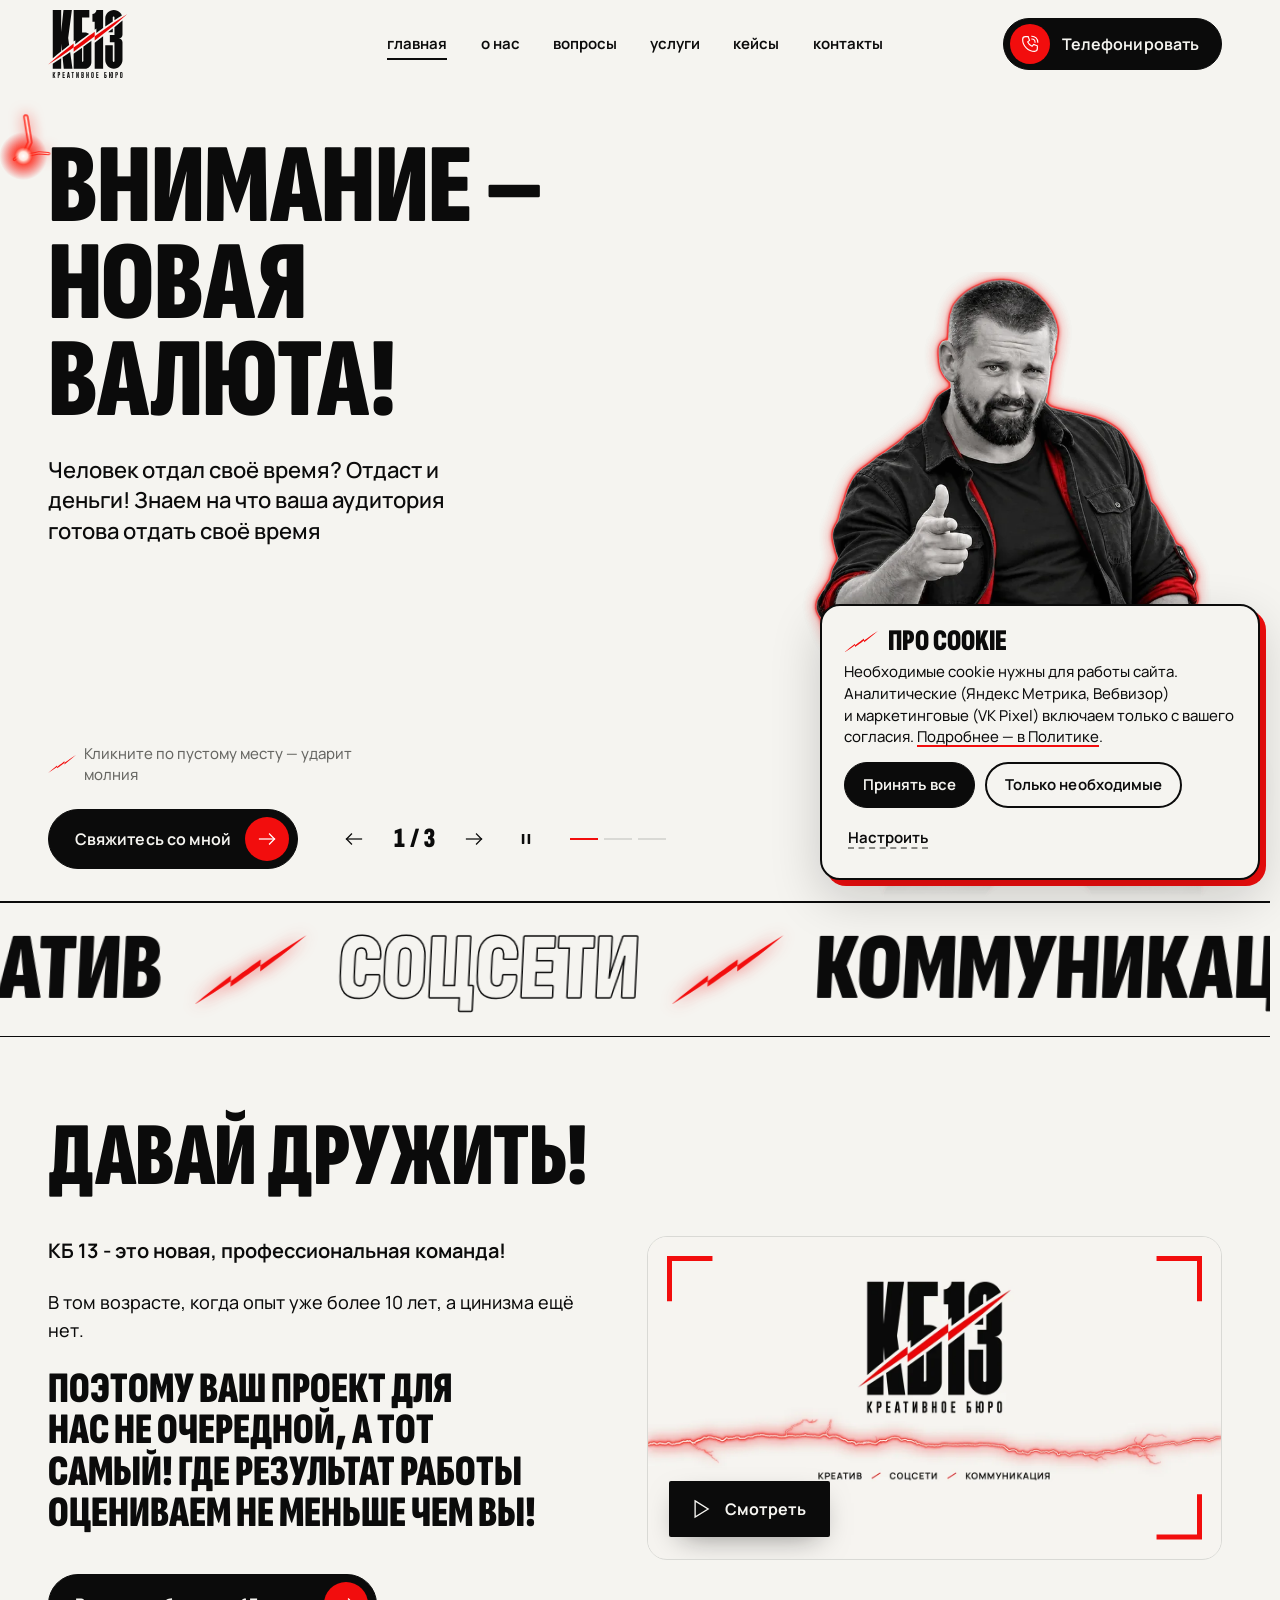
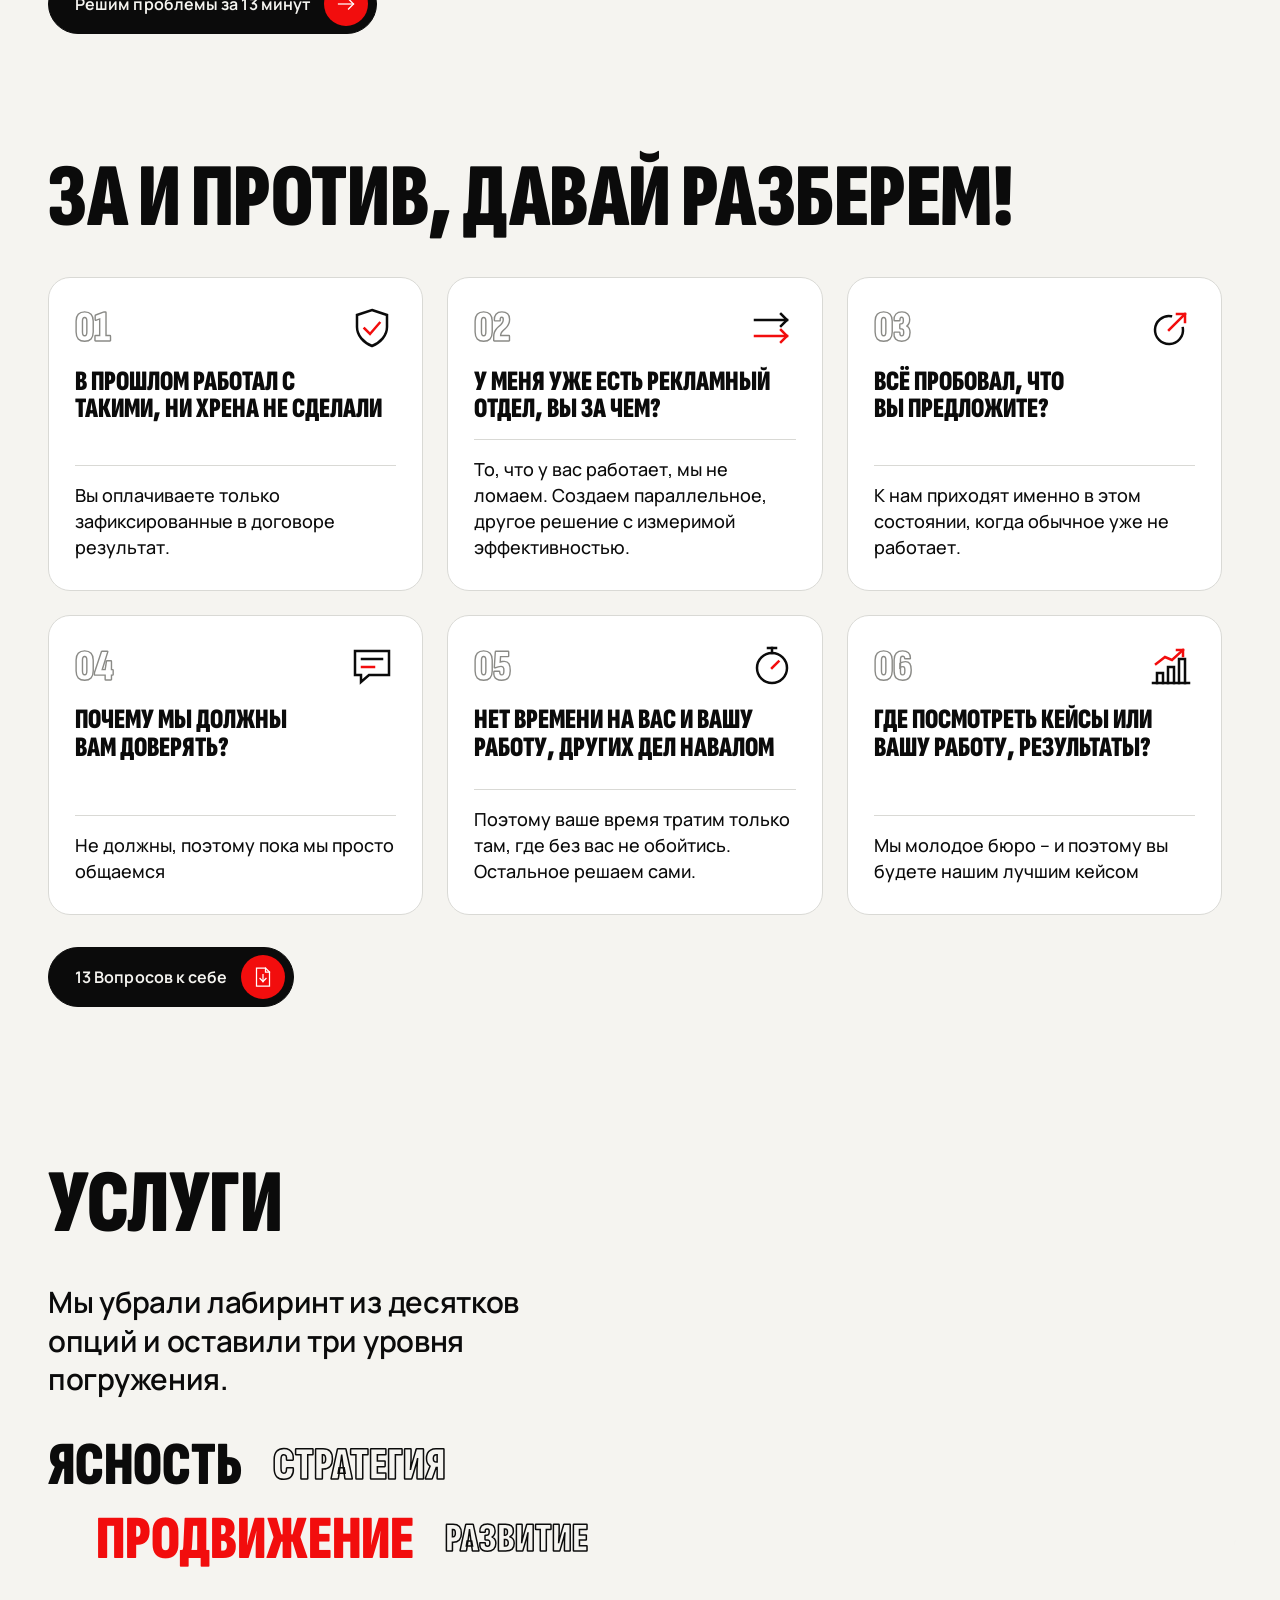
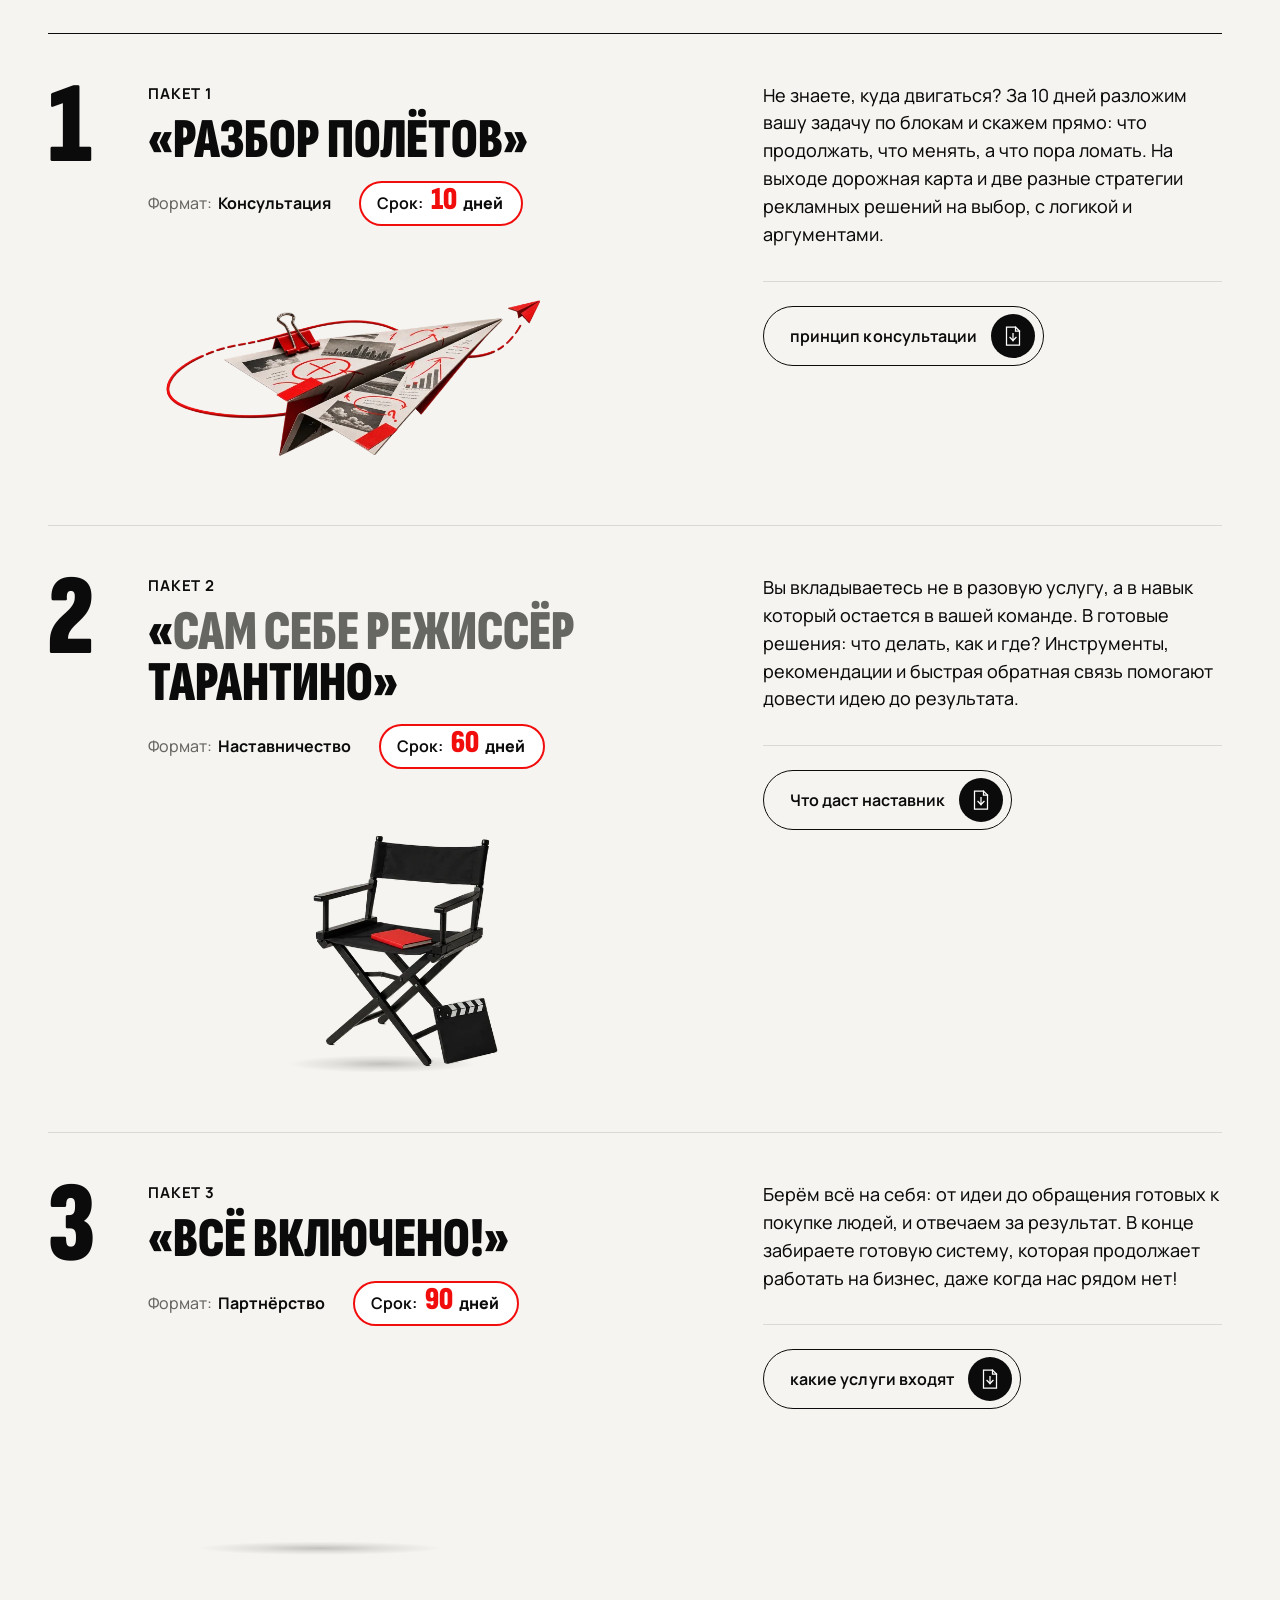
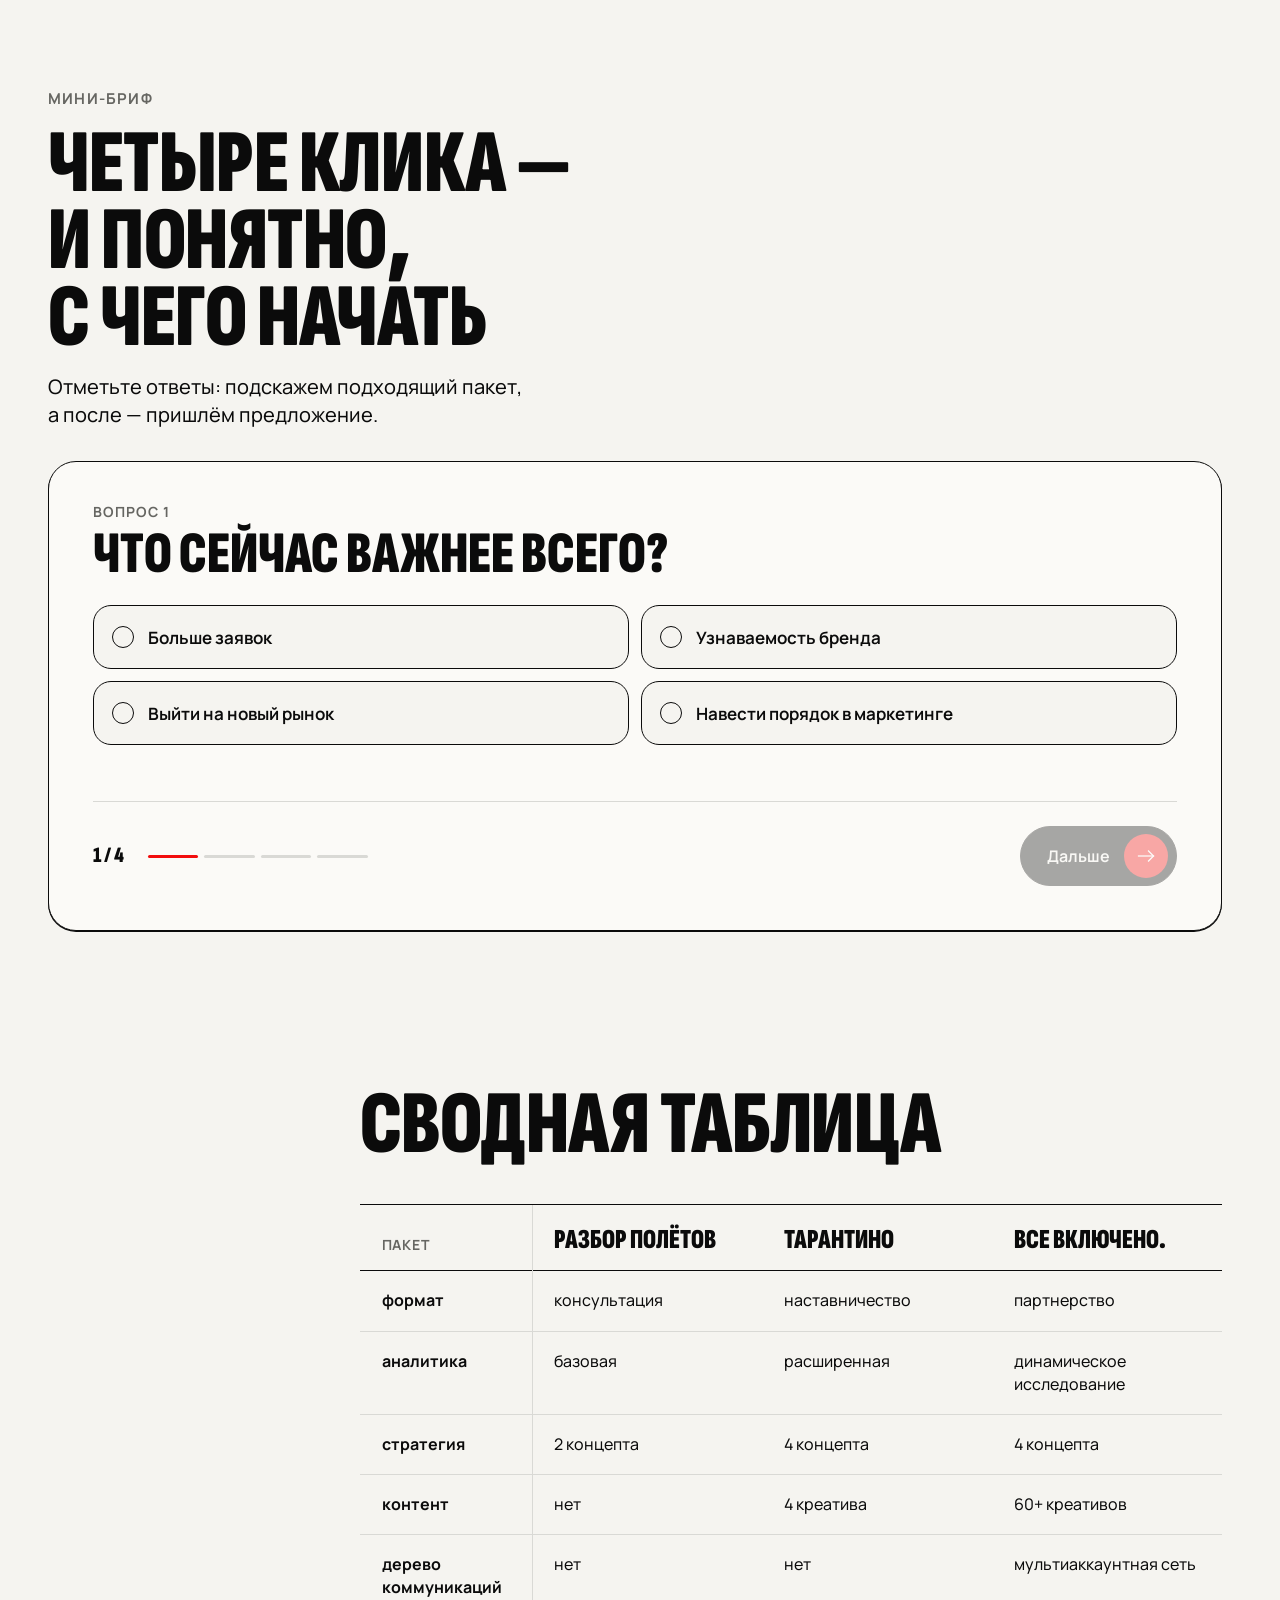
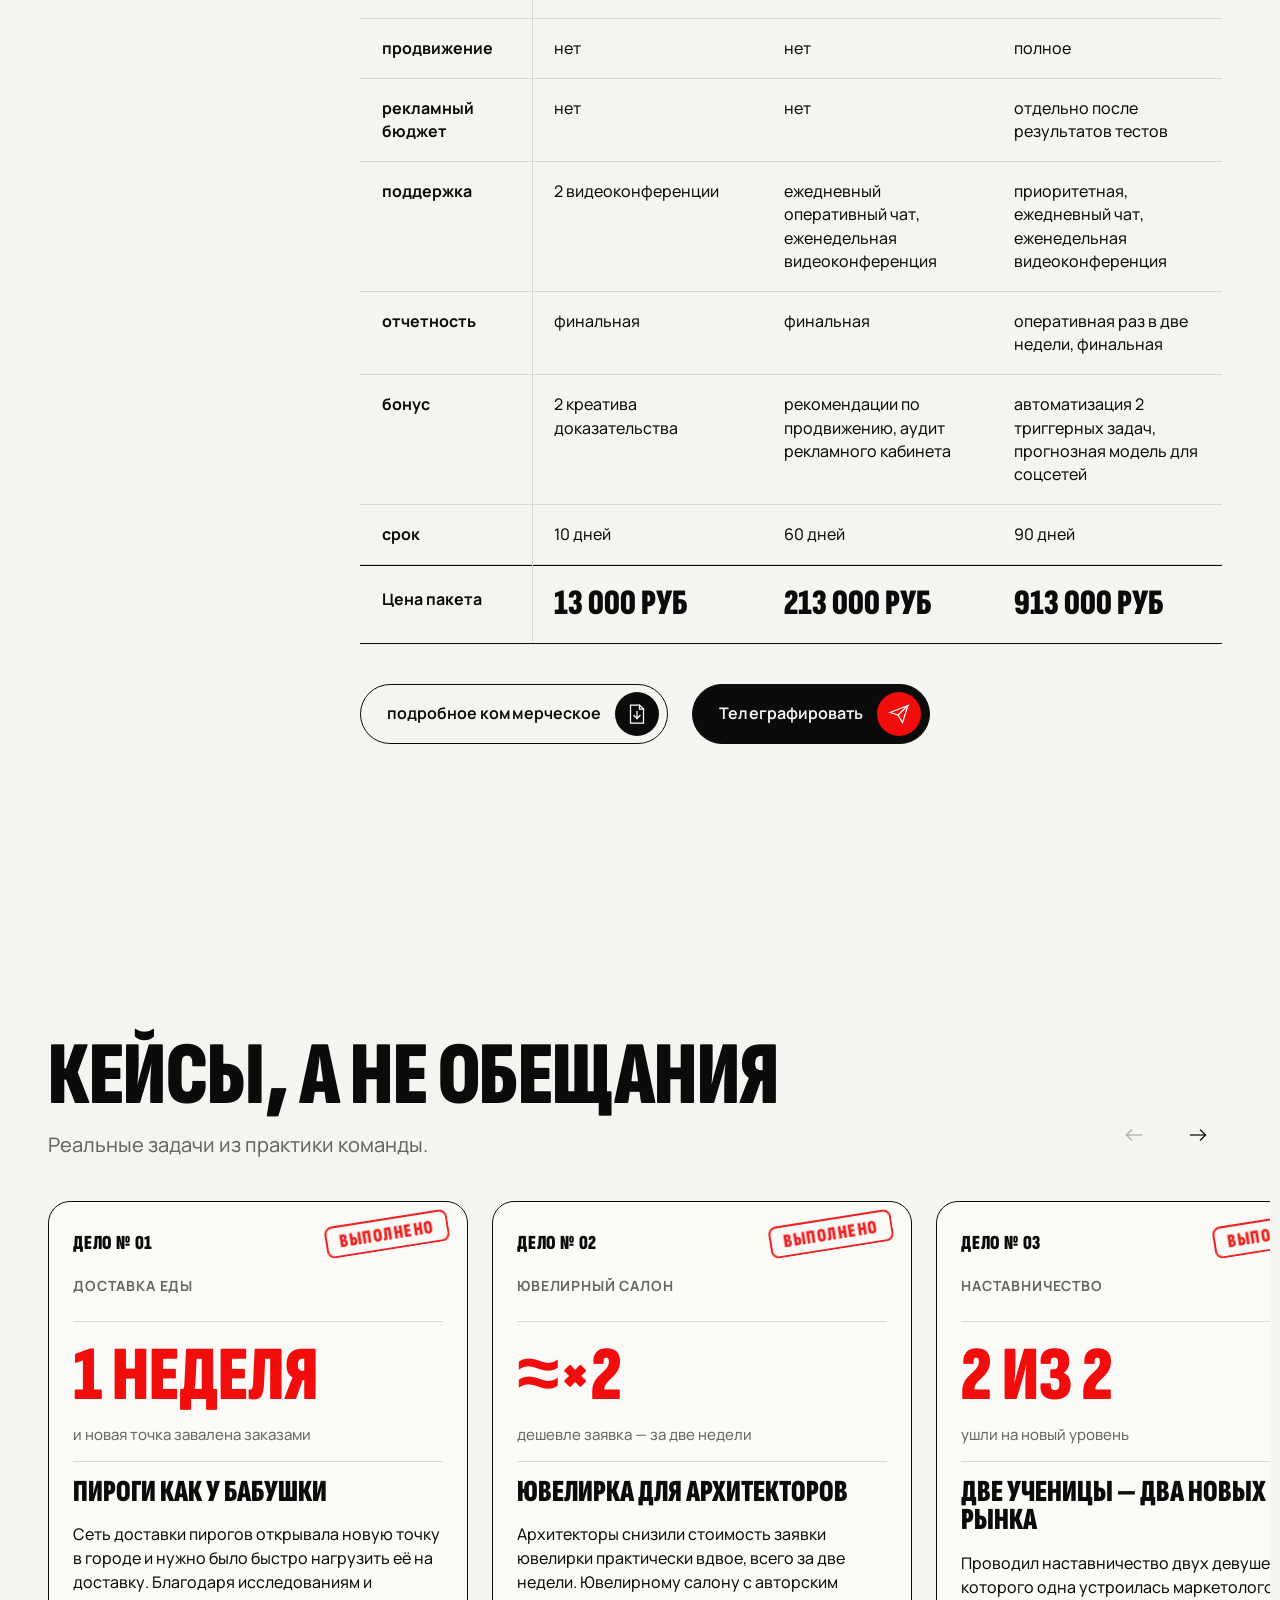
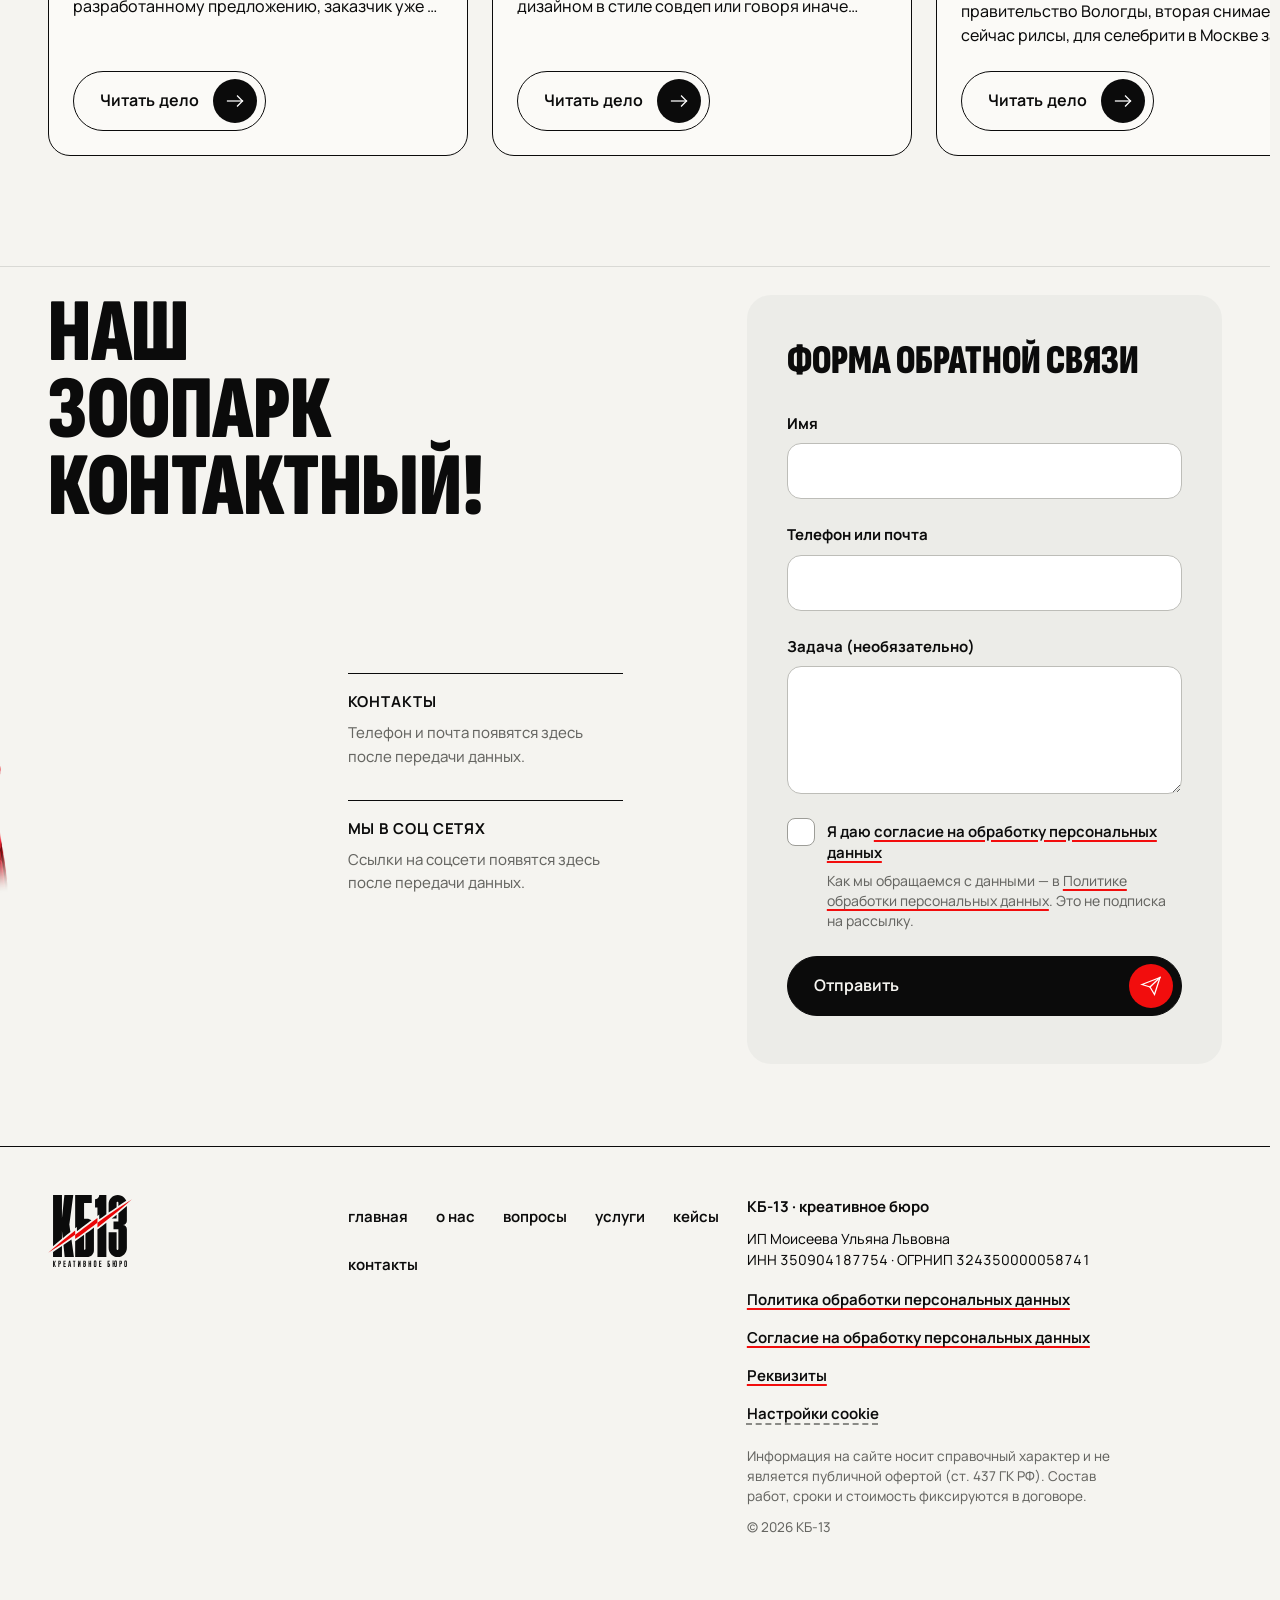
==== commit 5a97941f: "Пакеты компактнее, срок выделен; «Сводная»: человек крупнее сбоку от таблицы, стрелка до заголовка -" ====
--- a/index.html
+++ b/index.html
@@ -8,12 +8,12 @@
 <meta name="theme-color" content="#F5F4F0">
 <link rel="icon" href="assets/brand/icon.svg" type="image/svg+xml">
 <link rel="preload" as="image" href="assets/img/13-team-1-768.webp" imagesrcset="assets/img/13-team-1-768.webp 768w, assets/img/13-team-1.webp 1024w" imagesizes="(min-width: 900px) 40vw, 86vw" fetchpriority="high">
-<link rel="stylesheet" href="assets/css/fonts.css?v=mv5benhj">
-<link rel="stylesheet" href="assets/css/main.css?v=mv5benhj">
+<link rel="stylesheet" href="assets/css/fonts.css?v=mv5c86yq">
+<link rel="stylesheet" href="assets/css/main.css?v=mv5c86yq">
 <script>document.documentElement.className='js';</script>
 <script type="application/json" id="kb-talk">["Телеграфировать","Чат с КБ-13"]</script>
 <script type="application/json" id="kb-config">{"phone":null,"endpoints":{"lead":null,"contact":null,"checklist":null,"brief":null},"chat":{"provider":null},"analytics":{"_note":"Счётчики подключаются только после согласия посетителя в cookie-баннере: yandex_metrika_id — «аналитические», vk_pixel_id — «маркетинговые». null — счётчик не ставится.","yandex_metrika_id":null,"vk_pixel_id":null},"legal":{"revision":"12.10.2026","consent":"consent.html"}}</script>
-<script src="assets/js/site.js?v=mv5benhj" defer></script>
+<script src="assets/js/site.js?v=mv5c86yq" defer></script>
 </head>
 <body>
 <svg class="sprite" aria-hidden="true" focusable="false" xmlns="http://www.w3.org/2000/svg"><defs><symbol id="kb-contract-shield" viewBox="0 0 48 48"><g fill="none" stroke-width="2.5" stroke-linecap="square" stroke-linejoin="miter" stroke="currentColor"><path d="M24 6 39 11V23C39 31.5 32.6 38.4 24 42 15.4 38.4 9 31.5 9 23V11Z"/></g><g fill="none" stroke-width="2.5" stroke-linecap="square" stroke-linejoin="miter" class="i-accent"><path d="M16.5 24.5 22 30 31.5 19"/></g></symbol><symbol id="kb-new-angle" viewBox="0 0 48 48"><g fill="none" stroke-width="2.5" stroke-linecap="square" stroke-linejoin="miter" stroke="currentColor"><path d="M35.86 24.05A14 14 0 1 1 23.95 12.14"/></g><g fill="none" stroke-width="2.5" stroke-linecap="square" stroke-linejoin="miter" class="i-accent"><path d="M22 26 38 10"/><path d="M30 10H38V18"/></g></symbol><symbol id="kb-time" viewBox="0 0 48 48"><g fill="none" stroke-width="2.5" stroke-linecap="square" stroke-linejoin="miter" stroke="currentColor"><path d="M24 41A15 15 0 1 0 24 11 15 15 0 0 0 24 41Z"/><path d="M20 6H28"/><path d="M24 6V11"/></g><g fill="none" stroke-width="2.5" stroke-linecap="square" stroke-linejoin="miter" class="i-accent"><path d="M24 26 30.5 19.5"/></g></symbol><symbol id="kb-parallel" viewBox="0 0 48 48"><g fill="none" stroke-width="2.5" stroke-linecap="square" stroke-linejoin="miter" stroke="currentColor"><path d="M7 16H39"/><path d="M33 10 39 16 33 22"/></g><g fill="none" stroke-width="2.5" stroke-linecap="square" stroke-linejoin="miter" class="i-accent"><path d="M7 32H39"/><path d="M33 26 39 32 33 38"/></g></symbol><symbol id="kb-dialogue" viewBox="0 0 48 48"><g fill="none" stroke-width="2.5" stroke-linecap="square" stroke-linejoin="miter" stroke="currentColor"><path d="M7 9H41V33H21L13 40V33H7Z"/><path d="M14 17H34"/></g><g fill="none" stroke-width="2.5" stroke-linecap="square" stroke-linejoin="miter" class="i-accent"><path d="M14 25H26"/></g></symbol><symbol id="kb-results" viewBox="0 0 48 48"><g fill="none" stroke-width="2.5" stroke-linecap="square" stroke-linejoin="miter" stroke="currentColor"><path d="M6 41H42"/><path d="M10 41V31H16V41"/><path d="M21 41V25H27V41"/><path d="M32 41V17H38V41"/></g><g fill="none" stroke-width="2.5" stroke-linecap="square" stroke-linejoin="miter" class="i-accent"><path d="M9 22 18 15 25 18 36 8"/><path d="M30 8H36V14"/></g></symbol><symbol id="kb-phone" viewBox="0 0 48 48"><g fill="none" stroke-width="2.5" stroke-linecap="square" stroke-linejoin="miter" stroke="currentColor"><path d="M15 8 20 8 23 16 19 19.5C21 24 24 27 28.5 29L32 25 40 28V34C40 37.5 37.5 40 34 40 20 40 8 28 8 14 8 10.5 10.5 8 14 8Z"/></g><g fill="none" stroke-width="2.5" stroke-linecap="square" stroke-linejoin="miter" class="i-accent"><path d="M28 7A13 13 0 0 1 41 20"/><path d="M28 13A7 7 0 0 1 35 20"/></g></symbol><symbol id="kb-send" viewBox="0 0 48 48"><g fill="none" stroke-width="2.5" stroke-linecap="square" stroke-linejoin="miter" stroke="currentColor"><path d="M6 21 42 7 31 41 22 26Z"/></g><g fill="none" stroke-width="2.5" stroke-linecap="square" stroke-linejoin="miter" class="i-accent"><path d="M22 26 42 7"/></g></symbol><symbol id="kb-download" viewBox="0 0 48 48"><g fill="none" stroke-width="2.5" stroke-linecap="square" stroke-linejoin="miter" stroke="currentColor"><path d="M11 6H29L37 14V42H11Z"/><path d="M29 6V14H37"/></g><g fill="none" stroke-width="2.5" stroke-linecap="square" stroke-linejoin="miter" class="i-accent"><path d="M24 19V33"/><path d="M18 27 24 33 30 27"/></g></symbol><symbol id="kb-back-to-top" viewBox="0 0 48 48"><g fill="none" stroke-width="2.5" stroke-linecap="square" stroke-linejoin="miter" stroke="currentColor"><path d="M24 42V13"/><path d="M13 24 24 13 35 24"/></g><g fill="none" stroke-width="2.5" stroke-linecap="square" stroke-linejoin="miter" class="i-accent"><path d="M12 6H36"/></g></symbol><symbol id="kb-menu" viewBox="0 0 48 48"><g fill="none" stroke-width="2.5" stroke-linecap="square" stroke-linejoin="miter" stroke="currentColor"><path d="M8 13H40"/><path d="M8 24H40"/><path d="M8 35H28"/></g><g fill="none" stroke-width="2.5" stroke-linecap="square" stroke-linejoin="miter" class="i-accent"><path d="M32 35H40"/></g></symbol><symbol id="kb-close" viewBox="0 0 48 48"><g fill="none" stroke-width="2.5" stroke-linecap="square" stroke-linejoin="miter" stroke="currentColor"><path d="M12 12 36 36"/></g><g fill="none" stroke-width="2.5" stroke-linecap="square" stroke-linejoin="miter" class="i-accent"><path d="M36 12 12 36"/></g></symbol><symbol id="kb-plus" viewBox="0 0 48 48"><g fill="none" stroke-width="2.5" stroke-linecap="square" stroke-linejoin="miter" stroke="currentColor"><path d="M10 24H38"/></g><g fill="none" stroke-width="2.5" stroke-linecap="square" stroke-linejoin="miter" class="i-accent"><path d="M24 10V38"/></g></symbol><symbol id="kb-arrow-left" viewBox="0 0 48 48"><g fill="none" stroke-width="2.5" stroke-linecap="square" stroke-linejoin="miter" stroke="currentColor"><path d="M9 24H39"/><path d="M19 14 9 24 19 34"/></g></symbol><symbol id="kb-arrow-right" viewBox="0 0 48 48"><g fill="none" stroke-width="2.5" stroke-linecap="square" stroke-linejoin="miter" stroke="currentColor"><path d="M9 24H39"/><path d="M29 14 39 24 29 34"/></g></symbol><symbol id="kb-play" viewBox="0 0 48 48"><g fill="none" stroke-width="2.5" stroke-linecap="square" stroke-linejoin="miter" stroke="currentColor"><path d="M15 9 39 24 15 39Z"/></g></symbol><symbol id="kb-copy" viewBox="0 0 48 48"><g fill="none" stroke-width="2.5" stroke-linecap="square" stroke-linejoin="miter" stroke="currentColor"><path d="M16 16H38V42H16Z"/><path d="M10 34V6H32V10"/></g><g fill="none" stroke-width="2.5" stroke-linecap="square" stroke-linejoin="miter" class="i-accent"><path d="M22 29H32"/></g></symbol><symbol id="kb-bolt" viewBox="0 0 2000 1278.16"><path d="m4.33,1274.32c207.41-184.91,423.28-360.34,642.88-530.8v102.37C437.27,995.16,223.97,1139.77,4.93,1275.09c-1.64,1.04-3.29,2.04-4.93,3.06,1.44-1.29,2.89-2.58,4.33-3.84Z"/><path d="m1178.58,446.53v110.99c-27.94,21.23-55.92,42.39-83.92,63.47-22.41,16.9-44.81,33.75-67.24,50.56-44.95,33.31-89.98,66.53-135.13,99.62-10.9,7.99-21.83,15.97-32.75,23.94-70.46,51.47-141.19,102.59-212.34,153.16v-102.37c70.44-54.72,141.28-108.88,212.34-162.68,10.9-8.28,21.83-16.54,32.75-24.78,26.74-20.19,53.5-40.33,80.28-60.42,30.69-22.76,61.42-45.48,92.2-68.13,37.86-27.89,75.79-55.67,113.81-83.34Z"/><path d="m2000,0c-1.44,1.29-2.86,2.55-4.31,3.84-195.28,174.28-398.23,340.16-604.77,501.31-70.42,54.96-141.26,109.37-212.34,163.35v-110.99c70.44-51.27,141.19-102.13,212.34-152.42C1588.56,265.37,1789.33,130.04,1995.09,3.04c1.62-1.02,3.26-2.04,4.91-3.04Z"/></symbol><filter id="kb-lzblur" x="-20%" y="-20%" width="140%" height="140%"><feGaussianBlur stdDeviation="9"/></filter><filter id="kb-outline" x="-20%" y="-20%" width="140%" height="140%" color-interpolation-filters="sRGB"><feComponentTransfer in="SourceAlpha" result="a"><feFuncA type="table" tableValues="0 0 1 1"/></feComponentTransfer><feMorphology in="a" operator="dilate" radius="2.5" result="d"/><feGaussianBlur in="d" stdDeviation="0.7" result="ds"/><feFlood flood-color="#F20D0D"/><feComposite in2="ds" operator="in" result="ring"/><feGaussianBlur in="ring" stdDeviation="3.5" result="g1"/><feGaussianBlur in="ring" stdDeviation="11" result="g2"/><feMerge><feMergeNode in="g2"/><feMergeNode in="g1"/><feMergeNode in="ring"/></feMerge></filter></defs></svg>
@@ -193,7 +193,7 @@
           <h3 class="pkg__title"><span class="pkg__kicker">Пакет 1</span> <span class="pkg__name">«Разбор полётов»</span></h3>
           <dl class="pkg__meta">
             <div><dt>Формат:</dt> <dd>Консультация</dd></div>
-            <div><dt>Срок:</dt> <dd>10 дней</dd></div>
+            <div class="pkg__term"><dt>Срок:</dt> <dd><b>10</b> дней</dd></div>
           </dl>
         </div>
         <figure class="pkg__photo pkg__photo--consultation"><div class="pkg__frame">
@@ -215,7 +215,7 @@
           <h3 class="pkg__title"><span class="pkg__kicker">Пакет 2</span> <span class="pkg__name">«<s class="strike">Сам себе режиссёр</s> Тарантино»</span></h3>
           <dl class="pkg__meta">
             <div><dt>Формат:</dt> <dd>Наставничество</dd></div>
-            <div><dt>Срок:</dt> <dd>60 дней</dd></div>
+            <div class="pkg__term"><dt>Срок:</dt> <dd><b>60</b> дней</dd></div>
           </dl>
         </div>
         <figure class="pkg__photo pkg__photo--mentorship"><div class="pkg__frame">
@@ -237,7 +237,7 @@
           <h3 class="pkg__title"><span class="pkg__kicker">Пакет 3</span> <span class="pkg__name">«Всё включено!»</span></h3>
           <dl class="pkg__meta">
             <div><dt>Формат:</dt> <dd>Партнёрство</dd></div>
-            <div><dt>Срок:</dt> <dd>90 дней</dd></div>
+            <div class="pkg__term"><dt>Срок:</dt> <dd><b>90</b> дней</dd></div>
           </dl>
         </div>
         <figure class="pkg__photo pkg__photo--partnership"><div class="pkg__frame">
@@ -345,7 +345,7 @@
 <section class="comparison section" id="comparison" aria-labelledby="comparison-title">
   <div class="wrap">
     <div class="comparison__intro">
-      <div class="comparison__presenter"><div class="who " data-who="comparison" data-eyes="474,161,536,162" data-slide-from="left" style="aspect-ratio:1024 / 1536"><img class="who__glow who__glow--baked" src="assets/img/13-team-2-glow.webp" width="1024" height="1536" alt="" aria-hidden="true" loading="lazy" decoding="async"><img class="who__img comparison__person" src="assets/img/13-team-2-768.webp" srcset="assets/img/13-team-2-768.webp 768w, assets/img/13-team-2.webp 1024w" sizes="(min-width: 1024px) 22vw, 40vw" width="1024" height="1536" alt="Участник команды КБ-13." loading="lazy" decoding="async"><svg class="doodle doodle--point " viewBox="0 0 1500 1536" aria-hidden="true" focusable="false" data-doodle><path d="M650 250C850 210 1040 330 1080 560" pathLength="1" style="--i:0" class="dd-red" stroke-width="2.6"/><path d="M1040 524 1082 566 1118 518" pathLength="1" style="--i:1" class="dd-red" stroke-width="2.6"/></svg><svg class="who__beams" viewBox="0 0 1024 1536" aria-hidden="true" focusable="false"><g class="beam"><polyline class="beam__glow" pathLength="1"/><polyline class="beam__body" pathLength="1"/><polyline class="beam__core" pathLength="1"/></g><g class="beam"><polyline class="beam__glow" pathLength="1"/><polyline class="beam__body" pathLength="1"/><polyline class="beam__core" pathLength="1"/></g></svg></div></div>
+      <div class="comparison__presenter"><div class="who " data-who="comparison" data-eyes="474,161,536,162" data-slide-from="left" style="aspect-ratio:1024 / 1536"><img class="who__glow who__glow--baked" src="assets/img/13-team-2-glow.webp" width="1024" height="1536" alt="" aria-hidden="true" loading="lazy" decoding="async"><img class="who__img comparison__person" src="assets/img/13-team-2-768.webp" srcset="assets/img/13-team-2-768.webp 768w, assets/img/13-team-2.webp 1024w" sizes="(min-width: 1024px) 30vw, 50vw" width="1024" height="1536" alt="Участник команды КБ-13." loading="lazy" decoding="async"><svg class="who__beams" viewBox="0 0 1024 1536" aria-hidden="true" focusable="false"><g class="beam"><polyline class="beam__glow" pathLength="1"/><polyline class="beam__body" pathLength="1"/><polyline class="beam__core" pathLength="1"/></g><g class="beam"><polyline class="beam__glow" pathLength="1"/><polyline class="beam__body" pathLength="1"/><polyline class="beam__core" pathLength="1"/></g></svg></div></div>
       <h2 class="display section__title comparison__title" id="comparison-title">Сводная таблица</h2>
     </div>
     <div class="cmp" data-cmp>
--- a/assets/css/main.css
+++ b/assets/css/main.css
@@ -4826,3 +4826,141 @@
 .js .who[data-slide-from].is-on {
   transition-duration: 0.75s;
 }
+
+/* =========================================================
+   Правка 12.10 (10): пакеты компактнее, срок выделен;
+   «Сводная» — человек крупнее и сбоку от таблицы, стрелка до заголовка
+   ========================================================= */
+/* срок — красная капсула с крупной цифрой */
+.pkg__meta {
+  align-items: center;
+}
+.pkg__meta .pkg__term {
+  align-items: baseline;
+  gap: 8px;
+  padding: 6px 18px 8px 16px;
+  border: 2px solid var(--red);
+  border-radius: 999px;
+  background: var(--white);
+}
+.pkg__term dt {
+  color: var(--ink);
+  font-weight: 650;
+}
+.pkg__term dd {
+  font-weight: 800;
+}
+.pkg__term b {
+  margin-right: 3px;
+  font-family: var(--f-display);
+  font-weight: 900;
+  font-size: 32px;
+  line-height: 0.7;
+  color: var(--red);
+}
+/* картинки пакетов меньше; кнопка сразу под текстом, без пустоты высотой в картинку */
+.pkg__photo {
+  max-width: 440px;
+}
+@media (min-width: 1024px) {
+  .pkg {
+    padding-block: var(--s6);
+  }
+  .pkg__photo {
+    max-width: 400px;
+  }
+  .pkg__body {
+    justify-content: flex-start;
+  }
+}
+
+/* «Сводная»: человек крупнее (прозрачные поля кадра уходят за колонку) */
+.comparison > .wrap {
+  position: relative;
+}
+.comparison__presenter .who {
+  width: 138%;
+  max-width: none;
+  margin-left: -22%;
+}
+@media (min-width: 1024px) {
+  .comparison__presenter .who {
+    width: 128%;
+    margin-left: -12%;
+  }
+}
+/* ≥1024: человек слева во всю высоту таблицы, заголовок и таблица справа — без пустоты сверху */
+@media (min-width: 1024px) {
+  .comparison > .wrap {
+    display: grid;
+    grid-template-columns: minmax(0, 2.6fr) minmax(0, 9.4fr);
+    column-gap: var(--gap);
+    align-items: start;
+  }
+  .comparison__intro {
+    display: contents;
+  }
+  .comparison__presenter {
+    grid-column: 1;
+    grid-row: 1 / span 5;
+    max-width: none;
+  }
+  .comparison__presenter .who {
+    width: 122%;
+    margin-left: -6%;
+  }
+  .comparison__title,
+  .comparison .cmp,
+  .comparison .table-hint,
+  .comparison .table-scroll,
+  .comparison__actions {
+    grid-column: 2;
+  }
+  .comparison__title {
+    margin: 0 0 var(--s5);
+    padding-top: clamp(16px, 2.4vw, 40px);
+  }
+  /* таблица в 9 колонках: шапка чуть мельче, чтобы названия пакетов шли в одну строку */
+  .comparison .compare {
+    min-width: 0;
+  }
+  .comparison .compare thead th[data-col] {
+    font-size: clamp(22px, 2.15vw, 32px);
+  }
+}
+@media (min-width: 1280px) {
+  .comparison > .wrap {
+    grid-template-columns: minmax(0, 3fr) minmax(0, 9fr);
+  }
+  .comparison .compare__c0 {
+    width: 20%;
+  }
+}
+/* стрелка от головы до заголовка (координаты — assets/js/main.js) */
+.cmp-arrow {
+  position: absolute;
+  inset: 0;
+  width: 100%;
+  height: 100%;
+  overflow: visible;
+  pointer-events: none;
+  fill: none;
+  stroke: var(--red);
+  stroke-width: 2.6;
+  stroke-linecap: round;
+  stroke-linejoin: round;
+  z-index: 3;
+}
+.cmp-arrow path {
+  stroke-dasharray: 1;
+  stroke-dashoffset: 1;
+  transition: stroke-dashoffset 0.5s var(--ease) calc(0.35s + var(--i, 0) * 0.42s);
+}
+.comparison.is-pointing .cmp-arrow path {
+  stroke-dashoffset: 0;
+}
+@media (max-width: 1023px) {
+  .cmp-arrow {
+    display: none;
+  }
+}
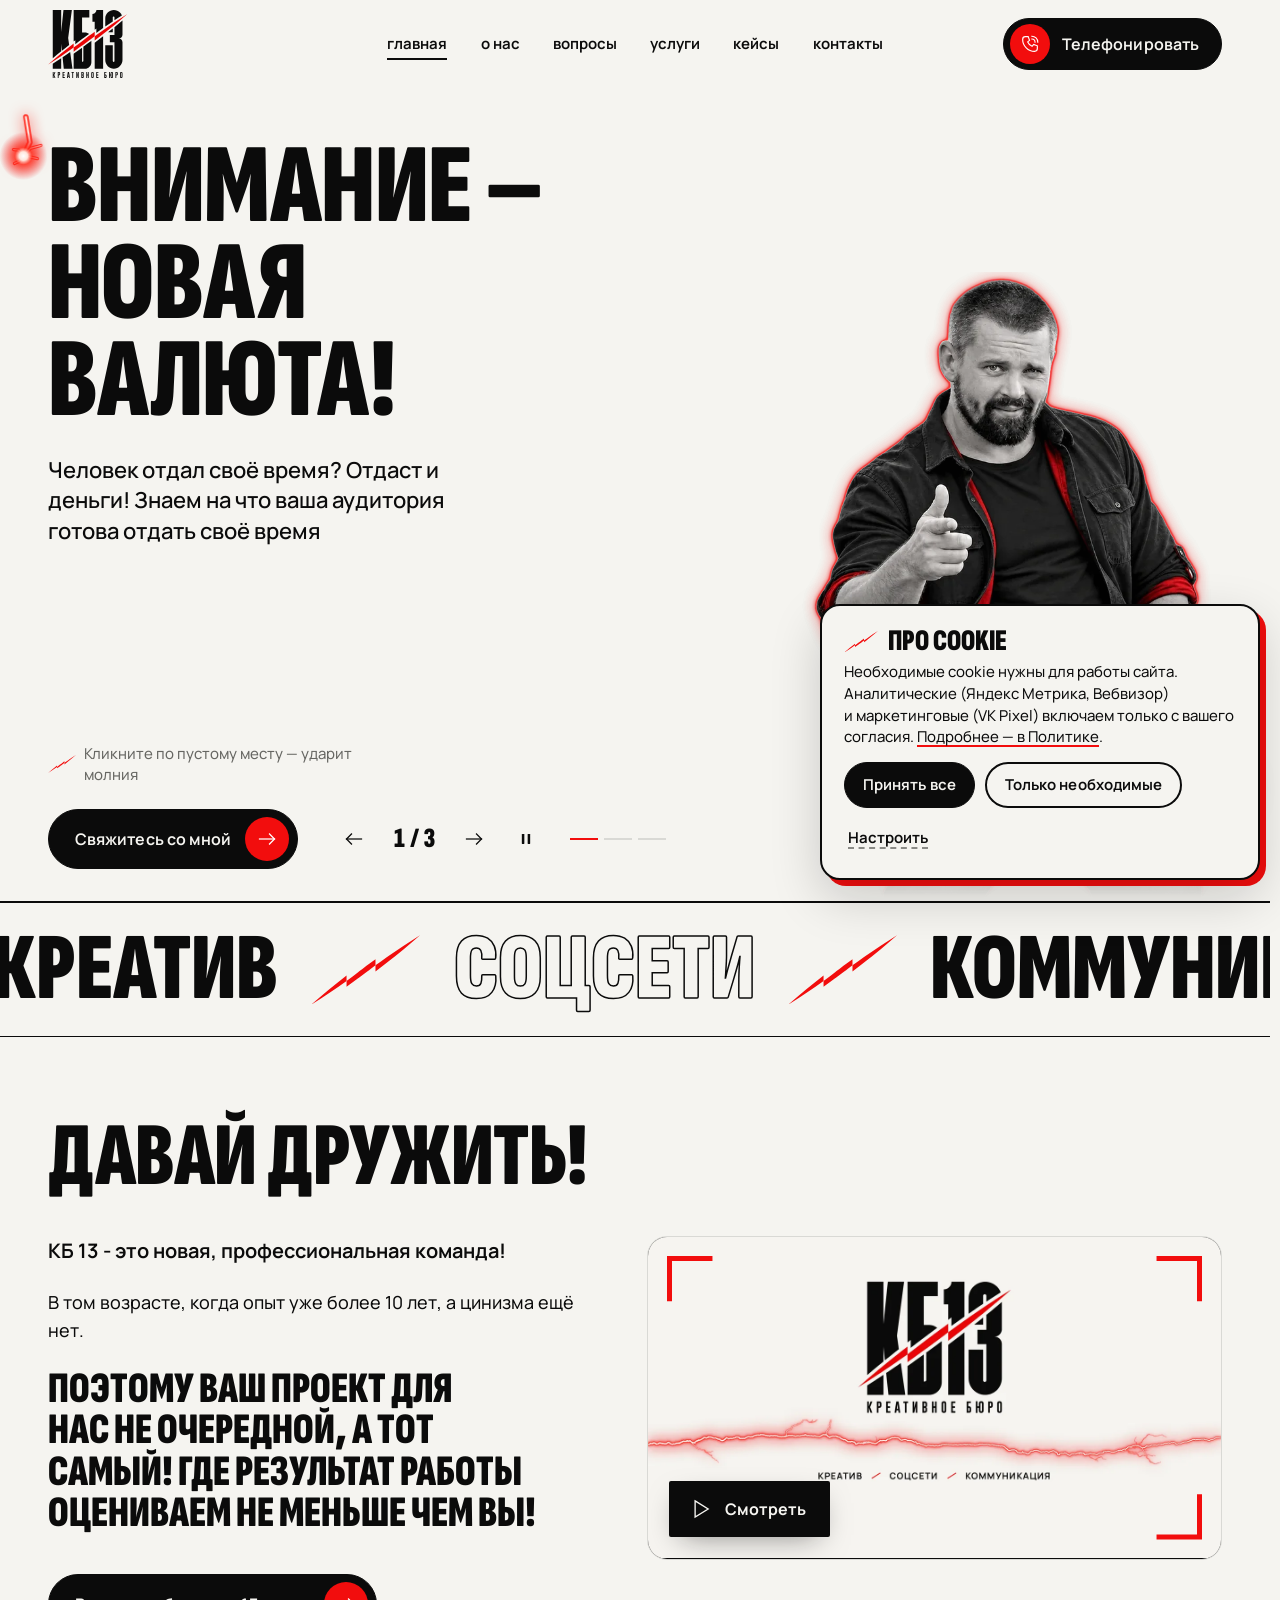
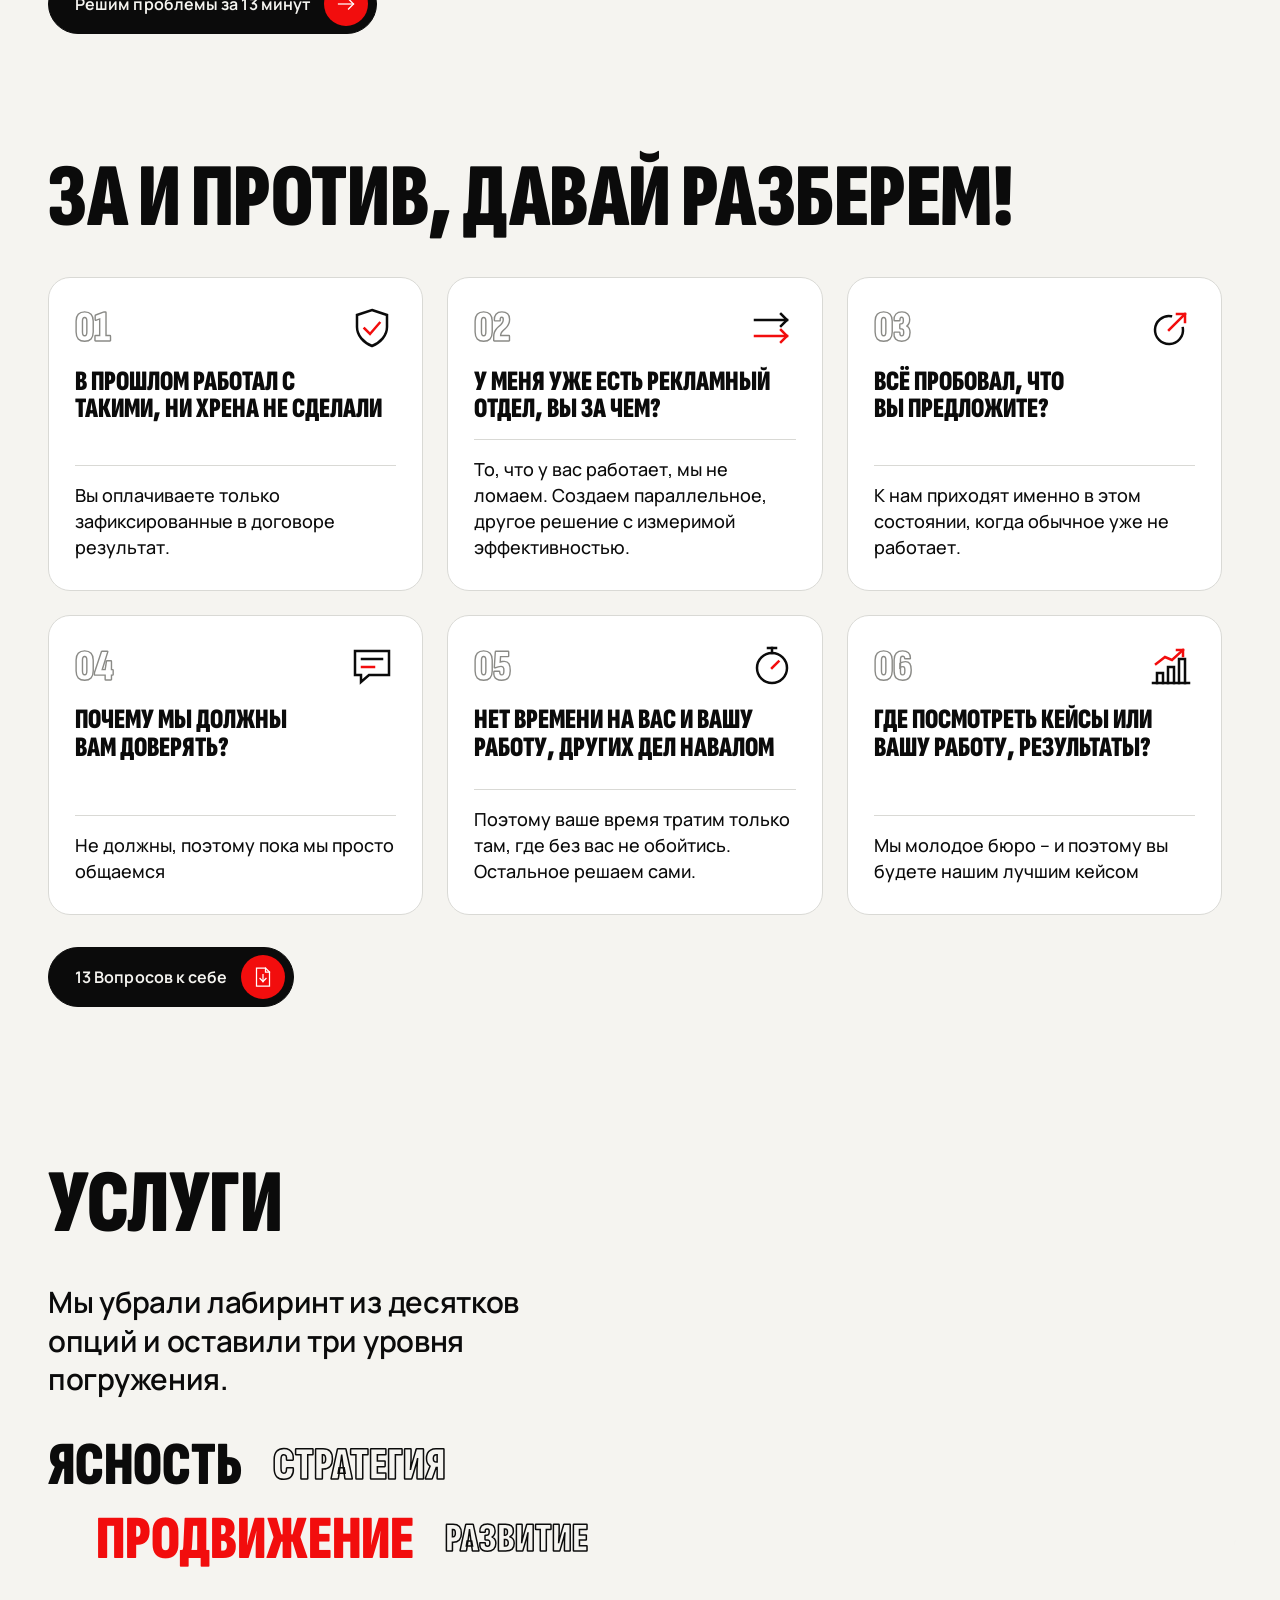
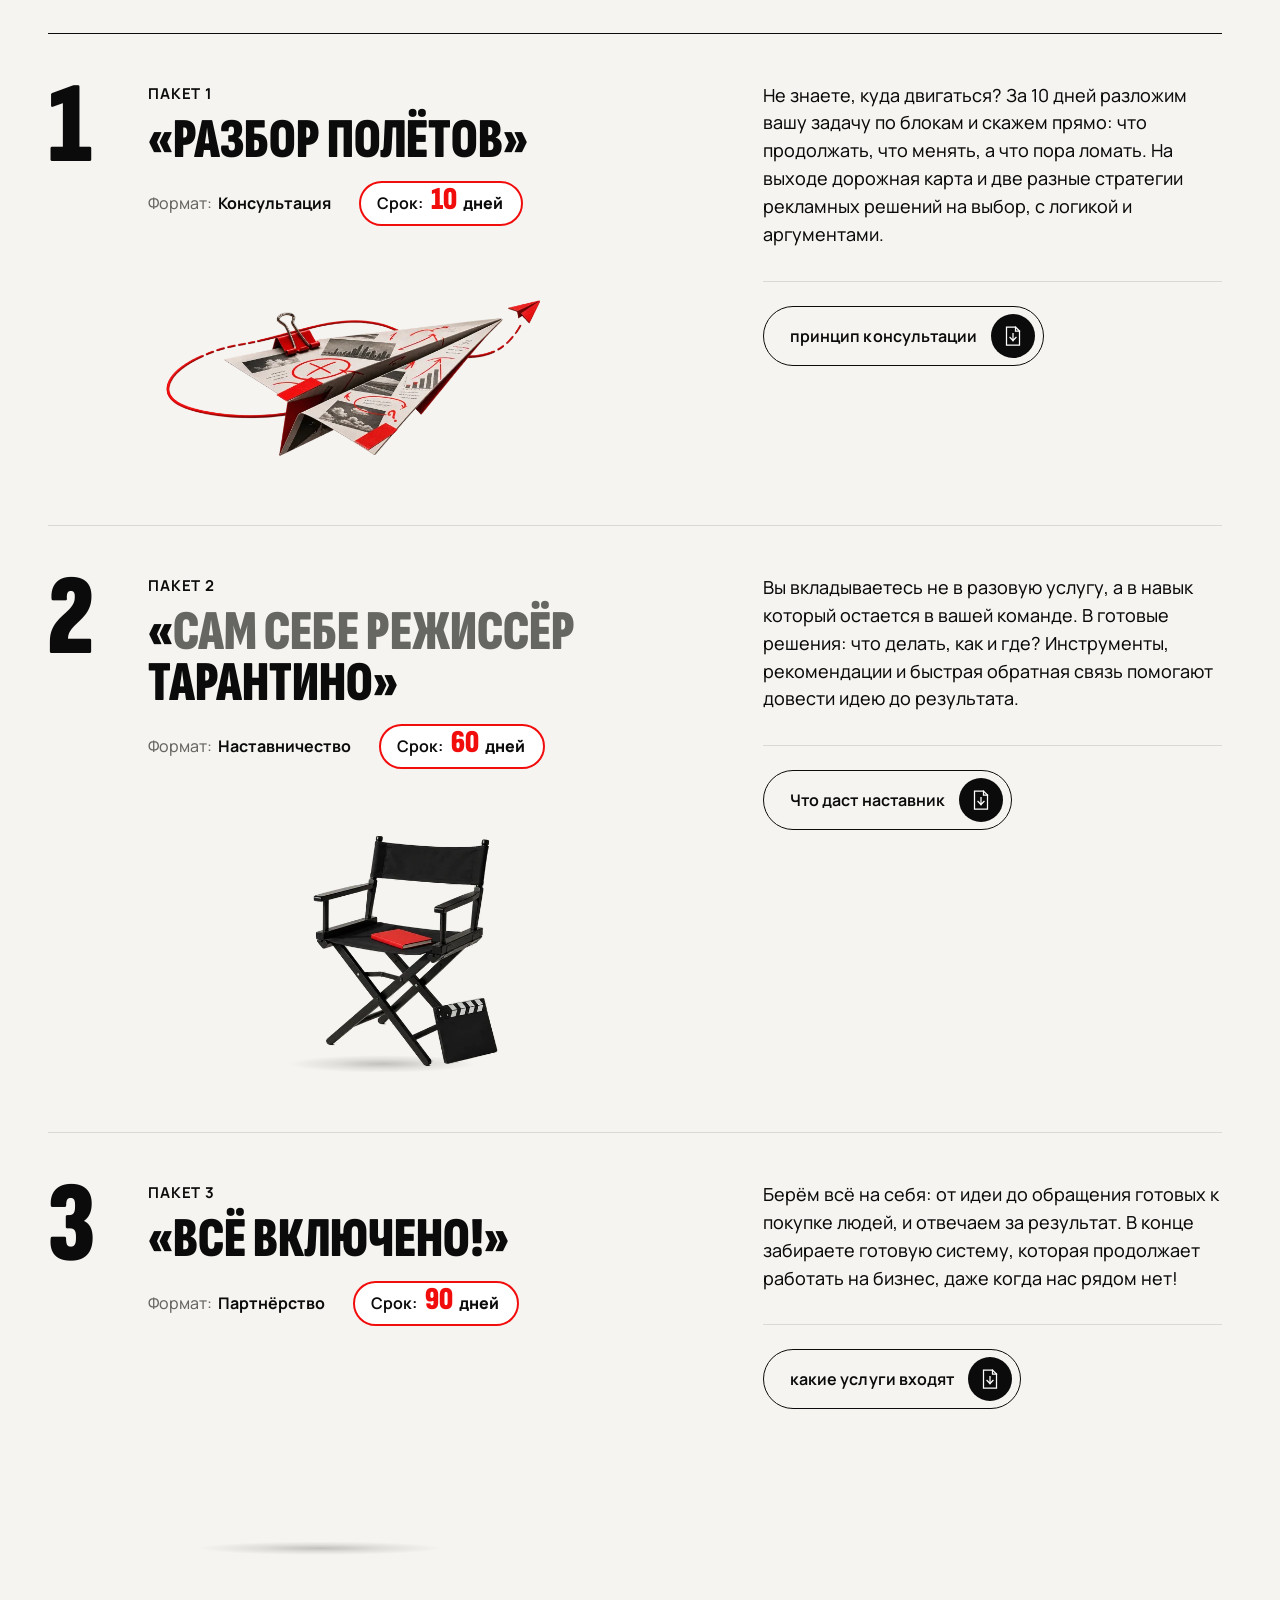
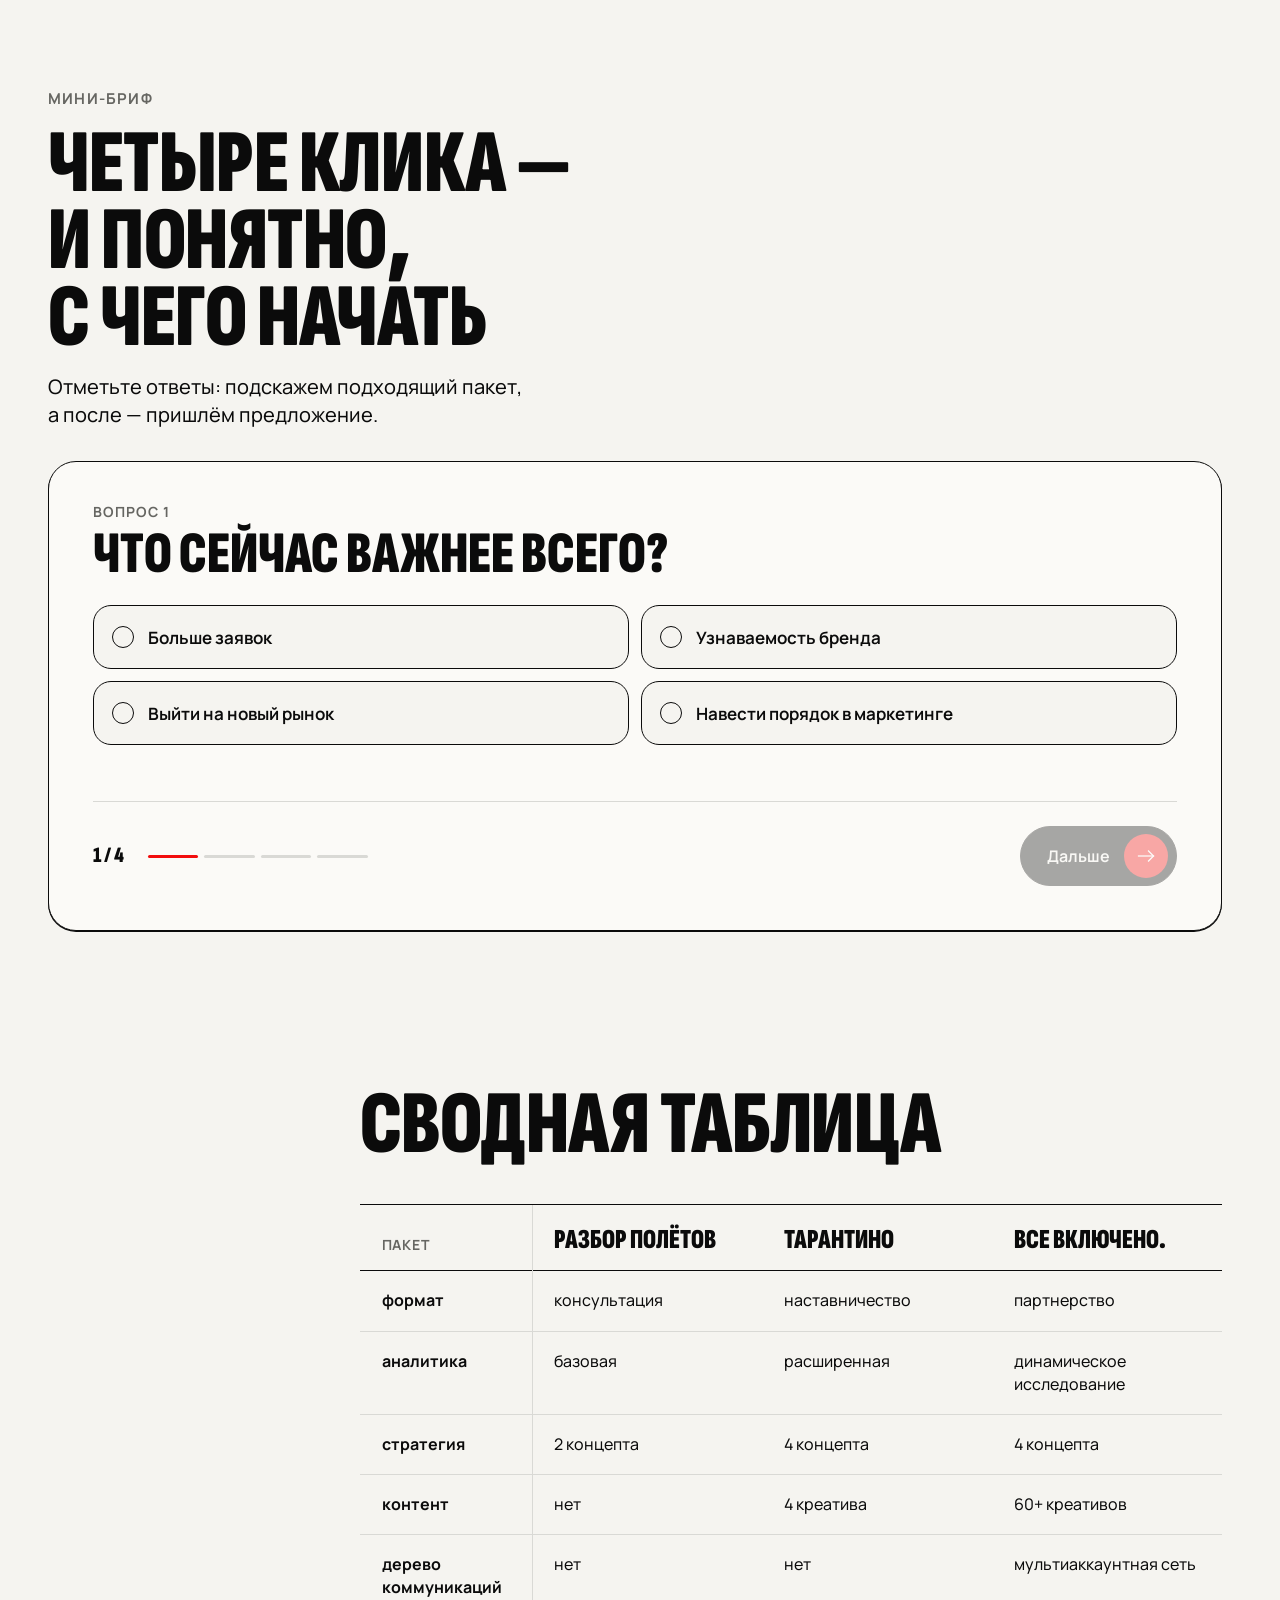
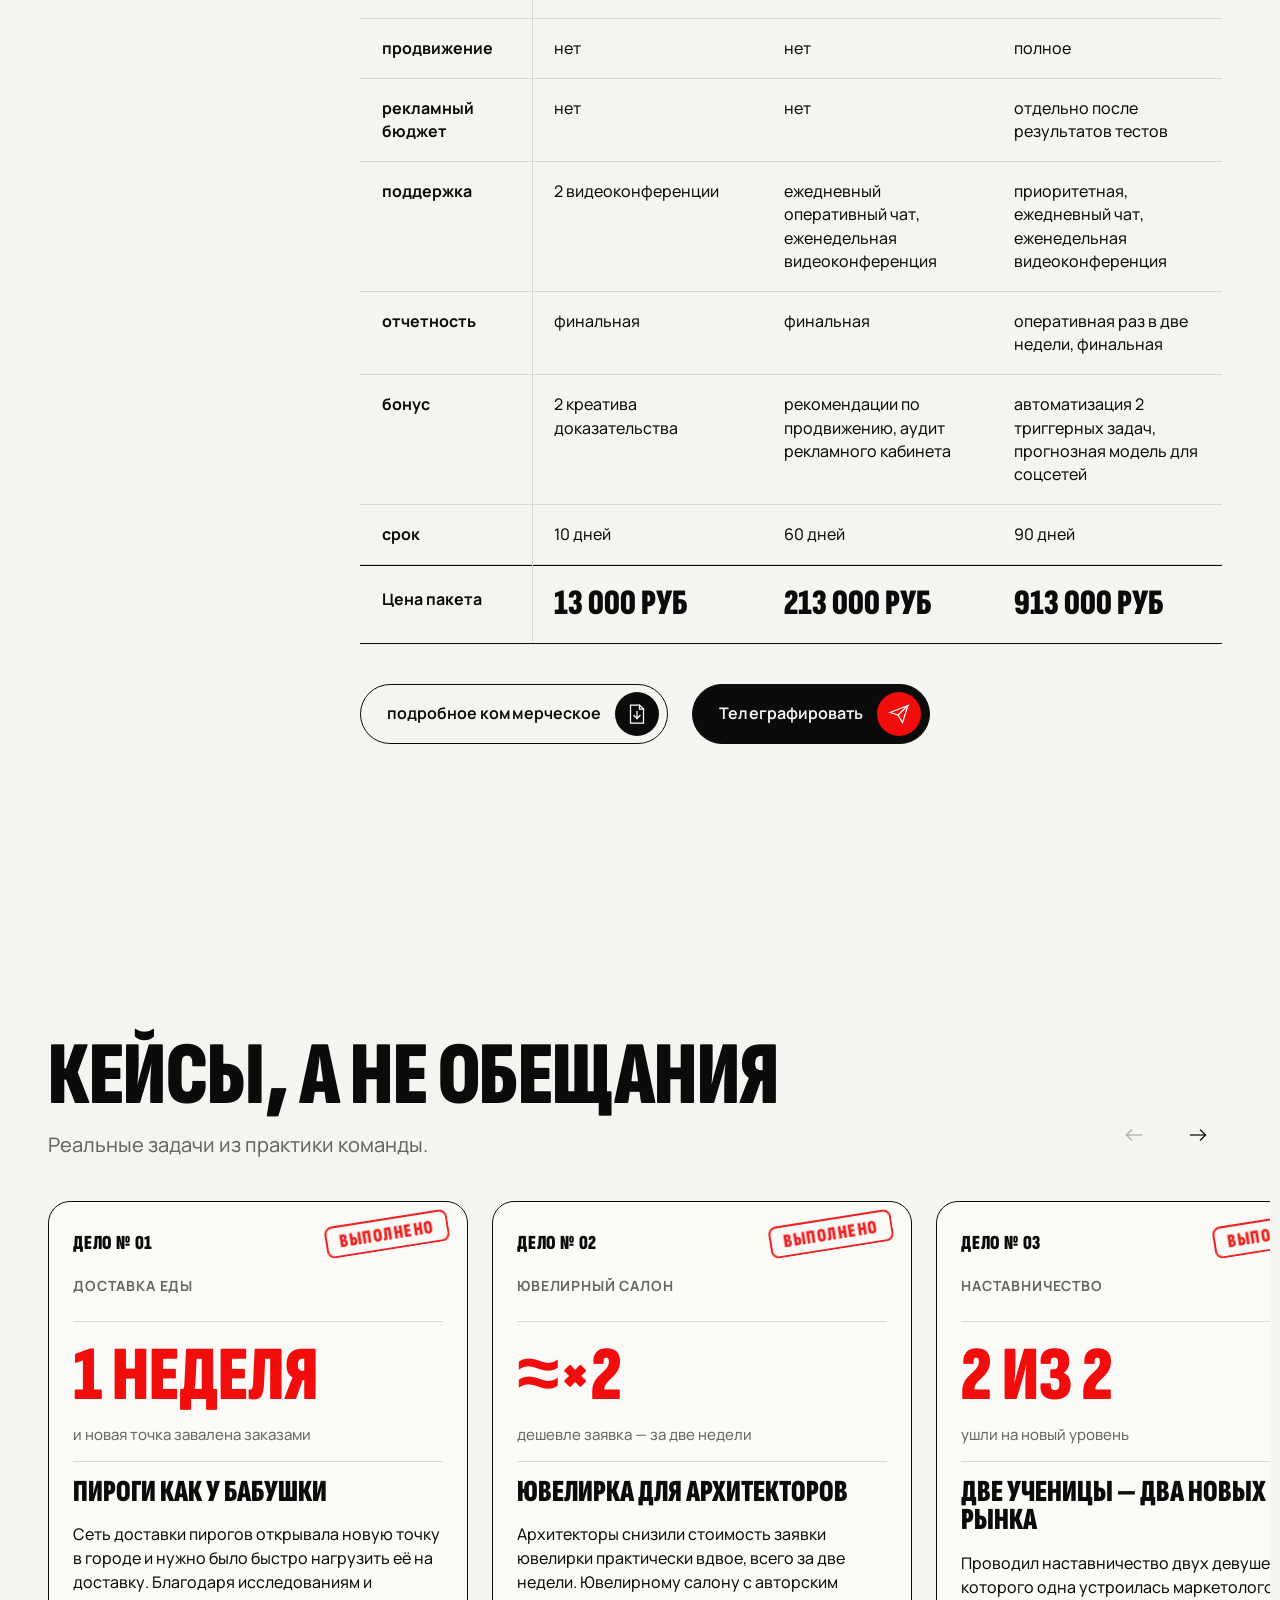
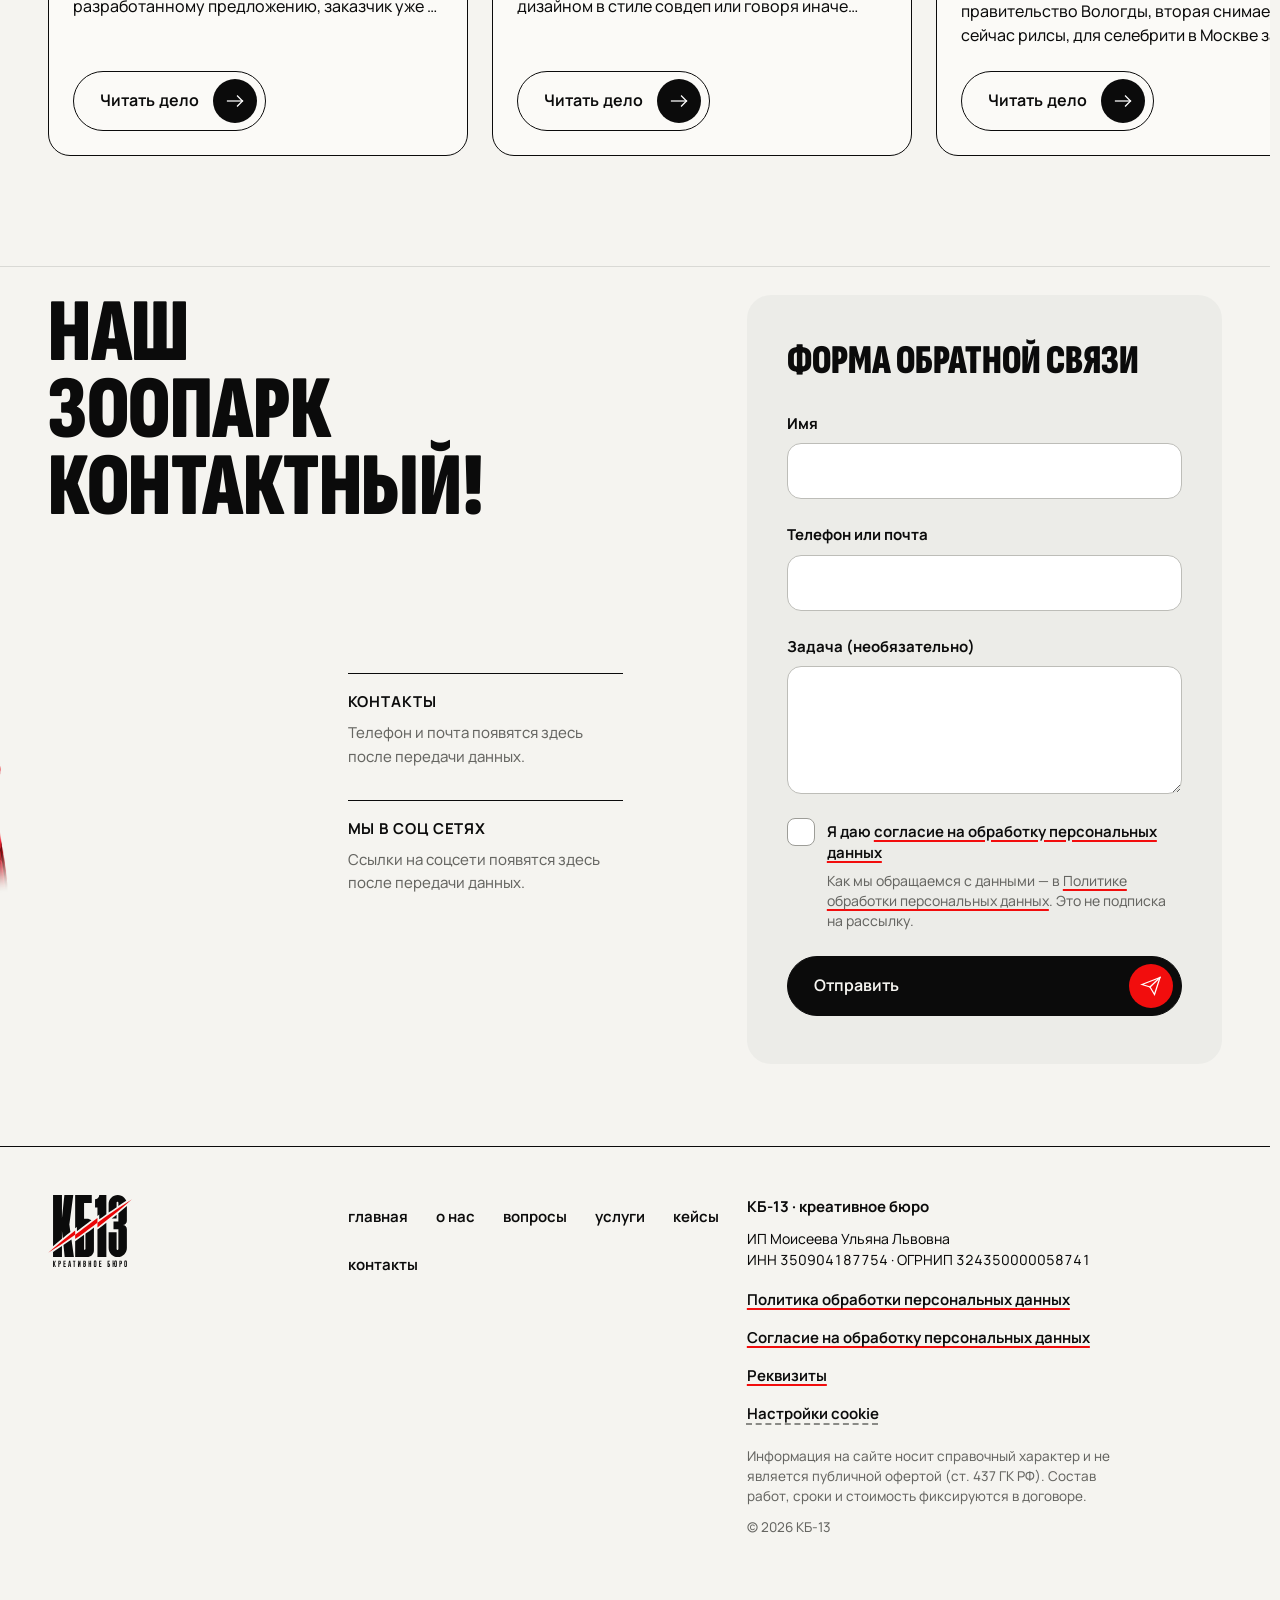
==== commit 2712033f: "Микроразметка SEO / GEO на всех страницах - JSON-LD (schema.org): организация с реквизитами ИП, сайт" ====
--- a/index.html
+++ b/index.html
@@ -3,17 +3,32 @@
 <head>
 <meta charset="utf-8">
 <meta name="viewport" content="width=device-width, initial-scale=1, viewport-fit=cover">
-<title>КБ-13 — креативное бюро</title>
+<title>КБ-13 — креативное бюро: креатив, соцсети, коммуникация</title>
 <meta name="description" content="Вызываем желание купить, через системный подход к маркетингу в соц.сетях.">
+<meta name="robots" content="index, follow, max-image-preview:large">
+<meta property="og:type" content="website">
+<meta property="og:locale" content="ru_RU">
+<meta property="og:site_name" content="КБ-13">
+<meta property="og:title" content="КБ-13 — креативное бюро: креатив, соцсети, коммуникация">
+<meta property="og:description" content="Вызываем желание купить, через системный подход к маркетингу в соц.сетях.">
+<meta property="og:image" content="./assets/brand/og.jpg">
+<meta property="og:image:width" content="1200">
+<meta property="og:image:height" content="630">
+<meta property="og:image:alt" content="КБ-13 — креативное бюро">
+<meta name="twitter:card" content="summary_large_image">
+<meta name="twitter:title" content="КБ-13 — креативное бюро: креатив, соцсети, коммуникация">
+<meta name="twitter:description" content="Вызываем желание купить, через системный подход к маркетингу в соц.сетях.">
+<meta name="twitter:image" content="./assets/brand/og.jpg">
+<script type="application/ld+json">{"@context":"https://schema.org","@graph":[{"@type":"Organization","@id":"./#organization","name":"КБ-13","alternateName":["КБ13","КБ 13","Креативное бюро КБ-13"],"description":"КБ 13 - это новая, профессиональная команда! Вызываем желание купить, через системный подход к маркетингу в соц.сетях.","url":"./","logo":{"@type":"ImageObject","url":"./assets/brand/logo.svg"},"image":"./assets/brand/og.jpg","slogan":"Внимание – новая валюта!","knowsAbout":["Креатив","Соцсети","Коммуникация","маркетинг в социальных сетях","Консультация","Наставничество","Партнёрство"],"legalName":"Индивидуальный предприниматель Моисеева Ульяна Львовна","taxID":"350904187754","identifier":[{"@type":"PropertyValue","propertyID":"ИНН","value":"350904187754"},{"@type":"PropertyValue","propertyID":"ОГРНИП","value":"324350000058741"}],"address":{"@type":"PostalAddress","postalCode":"162040","addressRegion":"Вологодская область","addressLocality":"рп Вохтога, Грязовецкий р-н","addressCountry":"RU"},"hasOfferCatalog":{"@type":"OfferCatalog","name":"услуги","itemListElement":[{"@type":"Offer","itemOffered":{"@id":"./#service-consultation"}},{"@type":"Offer","itemOffered":{"@id":"./#service-mentorship"}},{"@type":"Offer","itemOffered":{"@id":"./#service-partnership"}}]}},{"@type":"WebSite","@id":"./#website","url":"./","name":"КБ-13","alternateName":"КБ13","description":"КБ 13 - это новая, профессиональная команда! Вызываем желание купить, через системный подход к маркетингу в соц.сетях.","inLanguage":"ru-RU","publisher":{"@id":"./#organization"}},{"@type":"WebPage","@id":"./#webpage","url":"./","name":"КБ-13 — креативное бюро: креатив, соцсети, коммуникация","description":"Вызываем желание купить, через системный подход к маркетингу в соц.сетях.","inLanguage":"ru-RU","isPartOf":{"@id":"./#website"},"about":{"@id":"./#organization"},"primaryImageOfPage":{"@type":"ImageObject","url":"./assets/brand/og.jpg","width":1200,"height":630},"hasPart":[{"@id":"./#faq"},{"@id":"./#cases"},{"@id":"./#video"}],"mainEntity":{"@id":"./#organization"}},{"@type":"Service","@id":"./#service-consultation","name":"«Разбор полётов»","alternateName":"Пакет 1 «Разбор полётов»","serviceType":"Консультация","description":"Консультация, срок — 10 дней. Не знаете, куда двигаться? За 10 дней разложим вашу задачу по блокам и скажем прямо: что продолжать, что менять, а что пора ломать. На выходе дорожная карта и две разные стратегии рекламных решений на выбор, с логикой и аргументами.","provider":{"@id":"./#organization"},"url":"./#pkg-consultation","image":"./assets/img/02-plane.webp","offers":{"@type":"Offer","price":"13000","priceCurrency":"RUB","description":"Срок: 10 дней","url":"./#pkg-consultation","seller":{"@id":"./#organization"}}},{"@type":"Service","@id":"./#service-mentorship","name":"«Сам себе режиссёр Тарантино»","alternateName":"Пакет 2 «Сам себе режиссёр Тарантино»","serviceType":"Наставничество","description":"Наставничество, срок — 60 дней. Вы вкладываетесь не в разовую услугу, а в навык который остается в вашей команде. В готовые решения: что делать, как и где? Инструменты, рекомендации и быстрая обратная связь помогают довести идею до результата.","provider":{"@id":"./#organization"},"url":"./#pkg-mentorship","image":"./assets/img/03-mentorship-chair.webp","offers":{"@type":"Offer","price":"213000","priceCurrency":"RUB","description":"Срок: 60 дней","url":"./#pkg-mentorship","seller":{"@id":"./#organization"}}},{"@type":"Service","@id":"./#service-partnership","name":"«Всё включено!»","alternateName":"Пакет 3 «Всё включено!»","serviceType":"Партнёрство","description":"Партнёрство, срок — 90 дней. Берём всё на себя: от идеи до обращения готовых к покупке людей, и отвечаем за результат. В конце забираете готовую систему, которая продолжает работать на бизнес, даже когда нас рядом нет!","provider":{"@id":"./#organization"},"url":"./#pkg-partnership","image":"./assets/img/05-partnership-system.webp","offers":{"@type":"Offer","price":"913000","priceCurrency":"RUB","description":"Срок: 90 дней","url":"./#pkg-partnership","seller":{"@id":"./#organization"}}},{"@type":"FAQPage","@id":"./#faq","name":"За и против, давай разберем!","isPartOf":{"@id":"./#webpage"},"mainEntity":[{"@type":"Question","name":"В прошлом работал с такими, ни хрена не сделали","acceptedAnswer":{"@type":"Answer","text":"Вы оплачиваете только зафиксированные в договоре результат."}},{"@type":"Question","name":"У меня уже есть рекламный отдел, вы за чем?","acceptedAnswer":{"@type":"Answer","text":"То, что у вас работает, мы не ломаем. Создаем параллельное, другое решение с измеримой эффективностью."}},{"@type":"Question","name":"Всё пробовал, что вы предложите?","acceptedAnswer":{"@type":"Answer","text":"К нам приходят именно в этом состоянии, когда обычное уже не работает."}},{"@type":"Question","name":"Почему мы должны вам доверять?","acceptedAnswer":{"@type":"Answer","text":"Не должны, поэтому пока мы просто общаемся"}},{"@type":"Question","name":"Нет времени на вас и вашу работу, других дел навалом","acceptedAnswer":{"@type":"Answer","text":"Поэтому ваше время тратим только там, где без вас не обойтись. Остальное решаем сами."}},{"@type":"Question","name":"Где посмотреть кейсы или вашу работу, результаты?","acceptedAnswer":{"@type":"Answer","text":"Мы молодое бюро – и поэтому вы будете нашим лучшим кейсом"}}]},{"@type":"ItemList","@id":"./#cases","name":"Кейсы, а не обещания","description":"Реальные задачи из практики команды.","itemListElement":[{"@type":"ListItem","position":1,"item":{"@type":"CreativeWork","name":"Пироги как у бабушки","about":"Доставка еды","abstract":"1 неделя и новая точка завалена заказами","text":"Сеть доставки пирогов открывала новую точку в городе и нужно было быстро нагрузить её на доставку. Благодаря исследованиям и разработанному предложению, заказчик уже к концу недели ругался. Цитата: «Нет времени даже передохнуть, пишут, звонят. Повара тебя ненавидят, продолжай в том же духе.» Через месяц ушли в саморост и стали самостоятельно развиваться. Отстройка от конкурентов оказалась проста – все устали от пиццы и фастфуда. Мы делали упор на домашние пироги как у бабушки.","creator":{"@id":"./#organization"},"url":"./#cases"}},{"@type":"ListItem","position":2,"item":{"@type":"CreativeWork","name":"Ювелирка для архитекторов","about":"Ювелирный салон","abstract":"≈×2 дешевле заявка — за две недели","text":"Архитекторы снизили стоимость заявки ювелирки практически вдвое, всего за две недели. Ювелирному салону с авторским дизайном в стиле совдеп или говоря иначе постпанк. Требовалось снизить стоимость заявки, а прежняя аудитория выгорела. Слушателей постпанк уже практически всех задолбали рекламой. Требовались новые рынки сбыта. Путём исследований и аналитики баз данных, выяснили, что архитекторы очень ценят приветы из прошлого!!! Они проявляли интерес так же стабильно, как и слушатели постпанка. Их цепляли украшения в виде чугунных батарей, старых хрущёвок и кулонов в виде арматуры. И это на объёмах рекламы по 300 т.р. в месяц.","creator":{"@id":"./#organization"},"url":"./#cases"}},{"@type":"ListItem","position":3,"item":{"@type":"CreativeWork","name":"Две ученицы — два новых рынка","about":"Наставничество","abstract":"2 из 2 ушли на новый уровень","text":"Проводил наставничество двух девушек, после которого одна устроилась маркетологом в правительство Вологды, вторая снимает сейчас рилсы, для селебрити в Москве за овер плюс высокий чек. При этом, в первом случае понадобилось только помочь человеку в работе с аналитикой и работе с ассоциациями. Научить пробивать баннерную слепоту и писать убедительные тексты. Во втором случае просто работа с «менталкой». Она делала безупречный продукт, но страдала синдромом самозванца. Как только стала вести переговоры без страха и неуверенности. Ушла в новый рынок.","creator":{"@id":"./#organization"},"url":"./#cases"}},{"@type":"ListItem","position":4,"item":{"@type":"CreativeWork","name":"Две стройки — как пара носков","about":"Строительство домов","abstract":"×2 дешевле заявка за первый месяц","text":"Начало строительного сезона. Приходит две строительных компании. Похожи, как пара носков — продукт, одинаковые цены и предложения, но у первых отдел продаж обрабатывает 12-17 заявок в месяц, а вторая компания получает едва 6 обращений за этот же срок. Реклама похожа - у каждой дома на креативах, тексты чуть ли не копии, бюджеты в пределах 50 т.р. а результат — «Почему у нас нет обращений?». - Понимаем, что с таким бюджетом можно сделать рост х2 заявок. Путём банальной сегментации и сужения аудитории. Они брали в рекламу просто всех от 18 до 70 лет, без каких-либо сужений. Плюс проработка их УТП, т.к. и те и другие продавали просто дома. Без своего участия, точнее без участия своей уникальности. По итогу первого месяца удалось сбить стоимость заявки во второй компании в 2 раза. В первой компании через полгода роста продаж и очистки аудитории от неликвидных заявок. Попросили выключить рекламу, вышли на стабильный саморост.","creator":{"@id":"./#organization"},"url":"./#cases"}},{"@type":"ListItem","position":5,"item":{"@type":"CreativeWork","name":"Из офлайна — на маркетплейсы","about":"Детская одежда","abstract":"Касса результат сверяли по реальным оборотам","text":"Вывод сети магазинов детской одежды на маркетплейсы. Работали в основном на опт и интернет-магазин. Были оффлайн точки в нескольких городах. Была потребность масштабировать маркетплейсы. Нашли целевую аудиторию и на основе существующих предложений разработали рабочее рекламное решение на маркетплейс. Без трудностей не обошлось, аналитика с маркетплейсов оказалась не читаемой. По этой причине эффективность рекламы пришлось сверять по реальным кассовым оборотам и их изменениям к прошлым периодам. Как же приятно было узнать, что лучше всего отработали карточки товаров, которые нам выдали в работу.","creator":{"@id":"./#organization"},"url":"./#cases"}},{"@type":"ListItem","position":6,"item":{"@type":"CreativeWork","name":"Пиццерии, которые пережили карантин","about":"Общепит","abstract":"Живы и до сих пор работают на наших решениях","text":"В ковидные времена, старт карантина спасено от закрытия несколько пиццерий Башкортостана. Путём разработки быстрого перехода в формат доставки и создания новых рычагов влияния. Например, был внедрён аукцион на пиццу, где люди могли урвать пиццу почти бесплатно – это снижало стоимость подписки в несколько раз. Так же, потребовались более качественные фотографии продуктов и редизайн сообщества. Говоря грубо, была заново выстроена воронка продажи. Как итог, ребята работают до сих пор. И до сих пор используют проработанные нами рекламные решения.","creator":{"@id":"./#organization"},"url":"./#cases"}},{"@type":"ListItem","position":7,"item":{"@type":"CreativeWork","name":"Ремонт за миллион — без стресса","about":"Ремонт квартир","abstract":"250+ обращений в пределах KPI заказчика","text":"Заказчик из сферы ремонта квартир решил занять новую ветку влияния на рынке. Перейти с обычных ремонтов исключительно на комплексные. Для понимания обычный ремонт со средним чеком 50-150 т.р., тогда как комплексный от 1,2 миллиона рублей. Пришлось сузить рынок и проработать финальное предложение. Например, внести систему привлекательных бонусов, создать условия, для низкострессовой сделки. Найти подходящую, осознанную аудиторию. Например новостройки, которые сдали и туда уже заезжают жильцы. Как итог, более 250 обращений в пределах КПИ заказчика.","creator":{"@id":"./#organization"},"url":"./#cases"}}]},{"@type":"VideoObject","@id":"./#video","name":"Видео-визитка КБ-13","description":"Видео-визитка креативного бюро КБ-13: моушн-концепт из постановочных кадров.","thumbnailUrl":"./assets/video/kb13-vizitka-poster.webp","contentUrl":"./assets/video/kb13-vizitka.mp4","uploadDate":"2026-10-06","duration":"PT24.5S","inLanguage":"ru-RU","publisher":{"@id":"./#organization"}}]}</script>
 <meta name="theme-color" content="#F5F4F0">
 <link rel="icon" href="assets/brand/icon.svg" type="image/svg+xml">
 <link rel="preload" as="image" href="assets/img/13-team-1-768.webp" imagesrcset="assets/img/13-team-1-768.webp 768w, assets/img/13-team-1.webp 1024w" imagesizes="(min-width: 900px) 40vw, 86vw" fetchpriority="high">
-<link rel="stylesheet" href="assets/css/fonts.css?v=mv5c86yq">
-<link rel="stylesheet" href="assets/css/main.css?v=mv5c86yq">
+<link rel="stylesheet" href="assets/css/fonts.css?v=mv5cs6u0">
+<link rel="stylesheet" href="assets/css/main.css?v=mv5cs6u0">
 <script>document.documentElement.className='js';</script>
 <script type="application/json" id="kb-talk">["Телеграфировать","Чат с КБ-13"]</script>
 <script type="application/json" id="kb-config">{"phone":null,"endpoints":{"lead":null,"contact":null,"checklist":null,"brief":null},"chat":{"provider":null},"analytics":{"_note":"Счётчики подключаются только после согласия посетителя в cookie-баннере: yandex_metrika_id — «аналитические», vk_pixel_id — «маркетинговые». null — счётчик не ставится.","yandex_metrika_id":null,"vk_pixel_id":null},"legal":{"revision":"12.10.2026","consent":"consent.html"}}</script>
-<script src="assets/js/site.js?v=mv5c86yq" defer></script>
+<script src="assets/js/site.js?v=mv5cs6u0" defer></script>
 </head>
 <body>
 <svg class="sprite" aria-hidden="true" focusable="false" xmlns="http://www.w3.org/2000/svg"><defs><symbol id="kb-contract-shield" viewBox="0 0 48 48"><g fill="none" stroke-width="2.5" stroke-linecap="square" stroke-linejoin="miter" stroke="currentColor"><path d="M24 6 39 11V23C39 31.5 32.6 38.4 24 42 15.4 38.4 9 31.5 9 23V11Z"/></g><g fill="none" stroke-width="2.5" stroke-linecap="square" stroke-linejoin="miter" class="i-accent"><path d="M16.5 24.5 22 30 31.5 19"/></g></symbol><symbol id="kb-new-angle" viewBox="0 0 48 48"><g fill="none" stroke-width="2.5" stroke-linecap="square" stroke-linejoin="miter" stroke="currentColor"><path d="M35.86 24.05A14 14 0 1 1 23.95 12.14"/></g><g fill="none" stroke-width="2.5" stroke-linecap="square" stroke-linejoin="miter" class="i-accent"><path d="M22 26 38 10"/><path d="M30 10H38V18"/></g></symbol><symbol id="kb-time" viewBox="0 0 48 48"><g fill="none" stroke-width="2.5" stroke-linecap="square" stroke-linejoin="miter" stroke="currentColor"><path d="M24 41A15 15 0 1 0 24 11 15 15 0 0 0 24 41Z"/><path d="M20 6H28"/><path d="M24 6V11"/></g><g fill="none" stroke-width="2.5" stroke-linecap="square" stroke-linejoin="miter" class="i-accent"><path d="M24 26 30.5 19.5"/></g></symbol><symbol id="kb-parallel" viewBox="0 0 48 48"><g fill="none" stroke-width="2.5" stroke-linecap="square" stroke-linejoin="miter" stroke="currentColor"><path d="M7 16H39"/><path d="M33 10 39 16 33 22"/></g><g fill="none" stroke-width="2.5" stroke-linecap="square" stroke-linejoin="miter" class="i-accent"><path d="M7 32H39"/><path d="M33 26 39 32 33 38"/></g></symbol><symbol id="kb-dialogue" viewBox="0 0 48 48"><g fill="none" stroke-width="2.5" stroke-linecap="square" stroke-linejoin="miter" stroke="currentColor"><path d="M7 9H41V33H21L13 40V33H7Z"/><path d="M14 17H34"/></g><g fill="none" stroke-width="2.5" stroke-linecap="square" stroke-linejoin="miter" class="i-accent"><path d="M14 25H26"/></g></symbol><symbol id="kb-results" viewBox="0 0 48 48"><g fill="none" stroke-width="2.5" stroke-linecap="square" stroke-linejoin="miter" stroke="currentColor"><path d="M6 41H42"/><path d="M10 41V31H16V41"/><path d="M21 41V25H27V41"/><path d="M32 41V17H38V41"/></g><g fill="none" stroke-width="2.5" stroke-linecap="square" stroke-linejoin="miter" class="i-accent"><path d="M9 22 18 15 25 18 36 8"/><path d="M30 8H36V14"/></g></symbol><symbol id="kb-phone" viewBox="0 0 48 48"><g fill="none" stroke-width="2.5" stroke-linecap="square" stroke-linejoin="miter" stroke="currentColor"><path d="M15 8 20 8 23 16 19 19.5C21 24 24 27 28.5 29L32 25 40 28V34C40 37.5 37.5 40 34 40 20 40 8 28 8 14 8 10.5 10.5 8 14 8Z"/></g><g fill="none" stroke-width="2.5" stroke-linecap="square" stroke-linejoin="miter" class="i-accent"><path d="M28 7A13 13 0 0 1 41 20"/><path d="M28 13A7 7 0 0 1 35 20"/></g></symbol><symbol id="kb-send" viewBox="0 0 48 48"><g fill="none" stroke-width="2.5" stroke-linecap="square" stroke-linejoin="miter" stroke="currentColor"><path d="M6 21 42 7 31 41 22 26Z"/></g><g fill="none" stroke-width="2.5" stroke-linecap="square" stroke-linejoin="miter" class="i-accent"><path d="M22 26 42 7"/></g></symbol><symbol id="kb-download" viewBox="0 0 48 48"><g fill="none" stroke-width="2.5" stroke-linecap="square" stroke-linejoin="miter" stroke="currentColor"><path d="M11 6H29L37 14V42H11Z"/><path d="M29 6V14H37"/></g><g fill="none" stroke-width="2.5" stroke-linecap="square" stroke-linejoin="miter" class="i-accent"><path d="M24 19V33"/><path d="M18 27 24 33 30 27"/></g></symbol><symbol id="kb-back-to-top" viewBox="0 0 48 48"><g fill="none" stroke-width="2.5" stroke-linecap="square" stroke-linejoin="miter" stroke="currentColor"><path d="M24 42V13"/><path d="M13 24 24 13 35 24"/></g><g fill="none" stroke-width="2.5" stroke-linecap="square" stroke-linejoin="miter" class="i-accent"><path d="M12 6H36"/></g></symbol><symbol id="kb-menu" viewBox="0 0 48 48"><g fill="none" stroke-width="2.5" stroke-linecap="square" stroke-linejoin="miter" stroke="currentColor"><path d="M8 13H40"/><path d="M8 24H40"/><path d="M8 35H28"/></g><g fill="none" stroke-width="2.5" stroke-linecap="square" stroke-linejoin="miter" class="i-accent"><path d="M32 35H40"/></g></symbol><symbol id="kb-close" viewBox="0 0 48 48"><g fill="none" stroke-width="2.5" stroke-linecap="square" stroke-linejoin="miter" stroke="currentColor"><path d="M12 12 36 36"/></g><g fill="none" stroke-width="2.5" stroke-linecap="square" stroke-linejoin="miter" class="i-accent"><path d="M36 12 12 36"/></g></symbol><symbol id="kb-plus" viewBox="0 0 48 48"><g fill="none" stroke-width="2.5" stroke-linecap="square" stroke-linejoin="miter" stroke="currentColor"><path d="M10 24H38"/></g><g fill="none" stroke-width="2.5" stroke-linecap="square" stroke-linejoin="miter" class="i-accent"><path d="M24 10V38"/></g></symbol><symbol id="kb-arrow-left" viewBox="0 0 48 48"><g fill="none" stroke-width="2.5" stroke-linecap="square" stroke-linejoin="miter" stroke="currentColor"><path d="M9 24H39"/><path d="M19 14 9 24 19 34"/></g></symbol><symbol id="kb-arrow-right" viewBox="0 0 48 48"><g fill="none" stroke-width="2.5" stroke-linecap="square" stroke-linejoin="miter" stroke="currentColor"><path d="M9 24H39"/><path d="M29 14 39 24 29 34"/></g></symbol><symbol id="kb-play" viewBox="0 0 48 48"><g fill="none" stroke-width="2.5" stroke-linecap="square" stroke-linejoin="miter" stroke="currentColor"><path d="M15 9 39 24 15 39Z"/></g></symbol><symbol id="kb-copy" viewBox="0 0 48 48"><g fill="none" stroke-width="2.5" stroke-linecap="square" stroke-linejoin="miter" stroke="currentColor"><path d="M16 16H38V42H16Z"/><path d="M10 34V6H32V10"/></g><g fill="none" stroke-width="2.5" stroke-linecap="square" stroke-linejoin="miter" class="i-accent"><path d="M22 29H32"/></g></symbol><symbol id="kb-bolt" viewBox="0 0 2000 1278.16"><path d="m4.33,1274.32c207.41-184.91,423.28-360.34,642.88-530.8v102.37C437.27,995.16,223.97,1139.77,4.93,1275.09c-1.64,1.04-3.29,2.04-4.93,3.06,1.44-1.29,2.89-2.58,4.33-3.84Z"/><path d="m1178.58,446.53v110.99c-27.94,21.23-55.92,42.39-83.92,63.47-22.41,16.9-44.81,33.75-67.24,50.56-44.95,33.31-89.98,66.53-135.13,99.62-10.9,7.99-21.83,15.97-32.75,23.94-70.46,51.47-141.19,102.59-212.34,153.16v-102.37c70.44-54.72,141.28-108.88,212.34-162.68,10.9-8.28,21.83-16.54,32.75-24.78,26.74-20.19,53.5-40.33,80.28-60.42,30.69-22.76,61.42-45.48,92.2-68.13,37.86-27.89,75.79-55.67,113.81-83.34Z"/><path d="m2000,0c-1.44,1.29-2.86,2.55-4.31,3.84-195.28,174.28-398.23,340.16-604.77,501.31-70.42,54.96-141.26,109.37-212.34,163.35v-110.99c70.44-51.27,141.19-102.13,212.34-152.42C1588.56,265.37,1789.33,130.04,1995.09,3.04c1.62-1.02,3.26-2.04,4.91-3.04Z"/></symbol><filter id="kb-lzblur" x="-20%" y="-20%" width="140%" height="140%"><feGaussianBlur stdDeviation="9"/></filter><filter id="kb-outline" x="-20%" y="-20%" width="140%" height="140%" color-interpolation-filters="sRGB"><feComponentTransfer in="SourceAlpha" result="a"><feFuncA type="table" tableValues="0 0 1 1"/></feComponentTransfer><feMorphology in="a" operator="dilate" radius="2.5" result="d"/><feGaussianBlur in="d" stdDeviation="0.7" result="ds"/><feFlood flood-color="#F20D0D"/><feComposite in2="ds" operator="in" result="ring"/><feGaussianBlur in="ring" stdDeviation="3.5" result="g1"/><feGaussianBlur in="ring" stdDeviation="11" result="g2"/><feMerge><feMergeNode in="g2"/><feMergeNode in="g1"/><feMergeNode in="ring"/></feMerge></filter></defs></svg>
